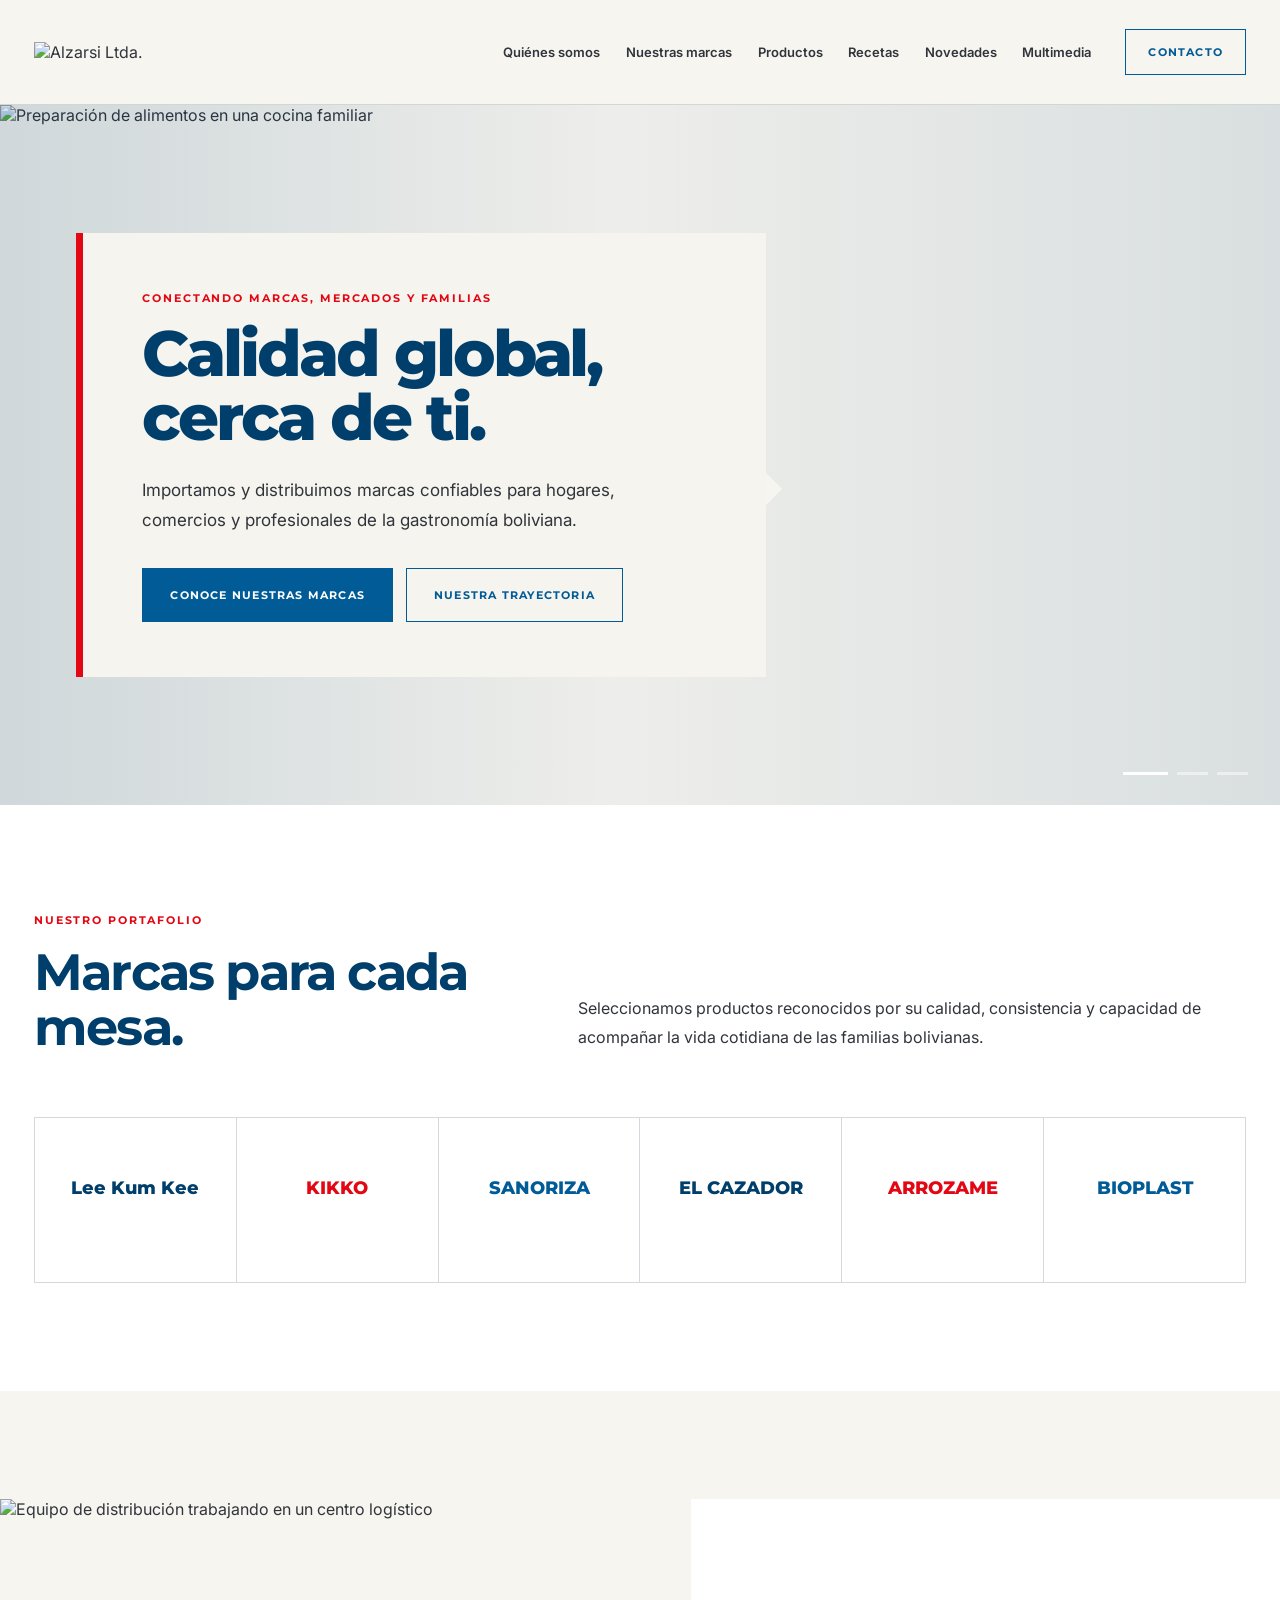
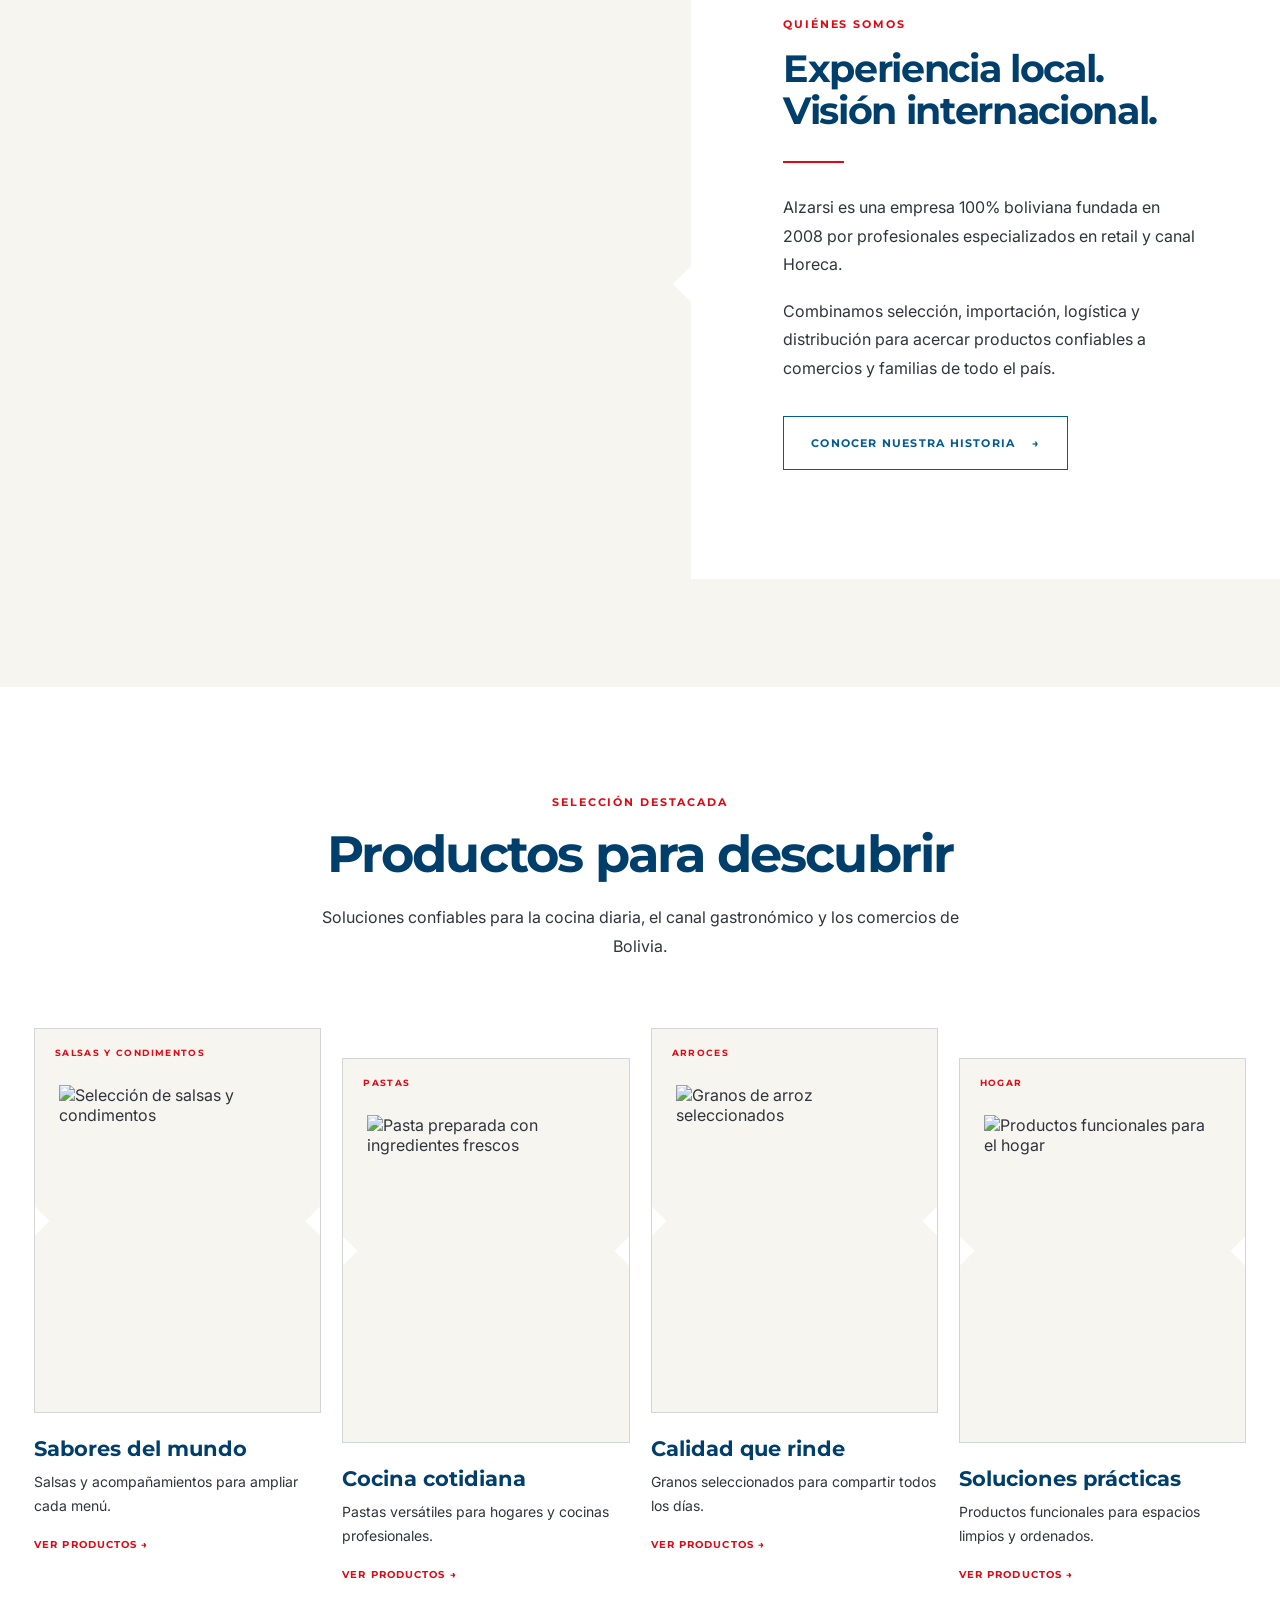
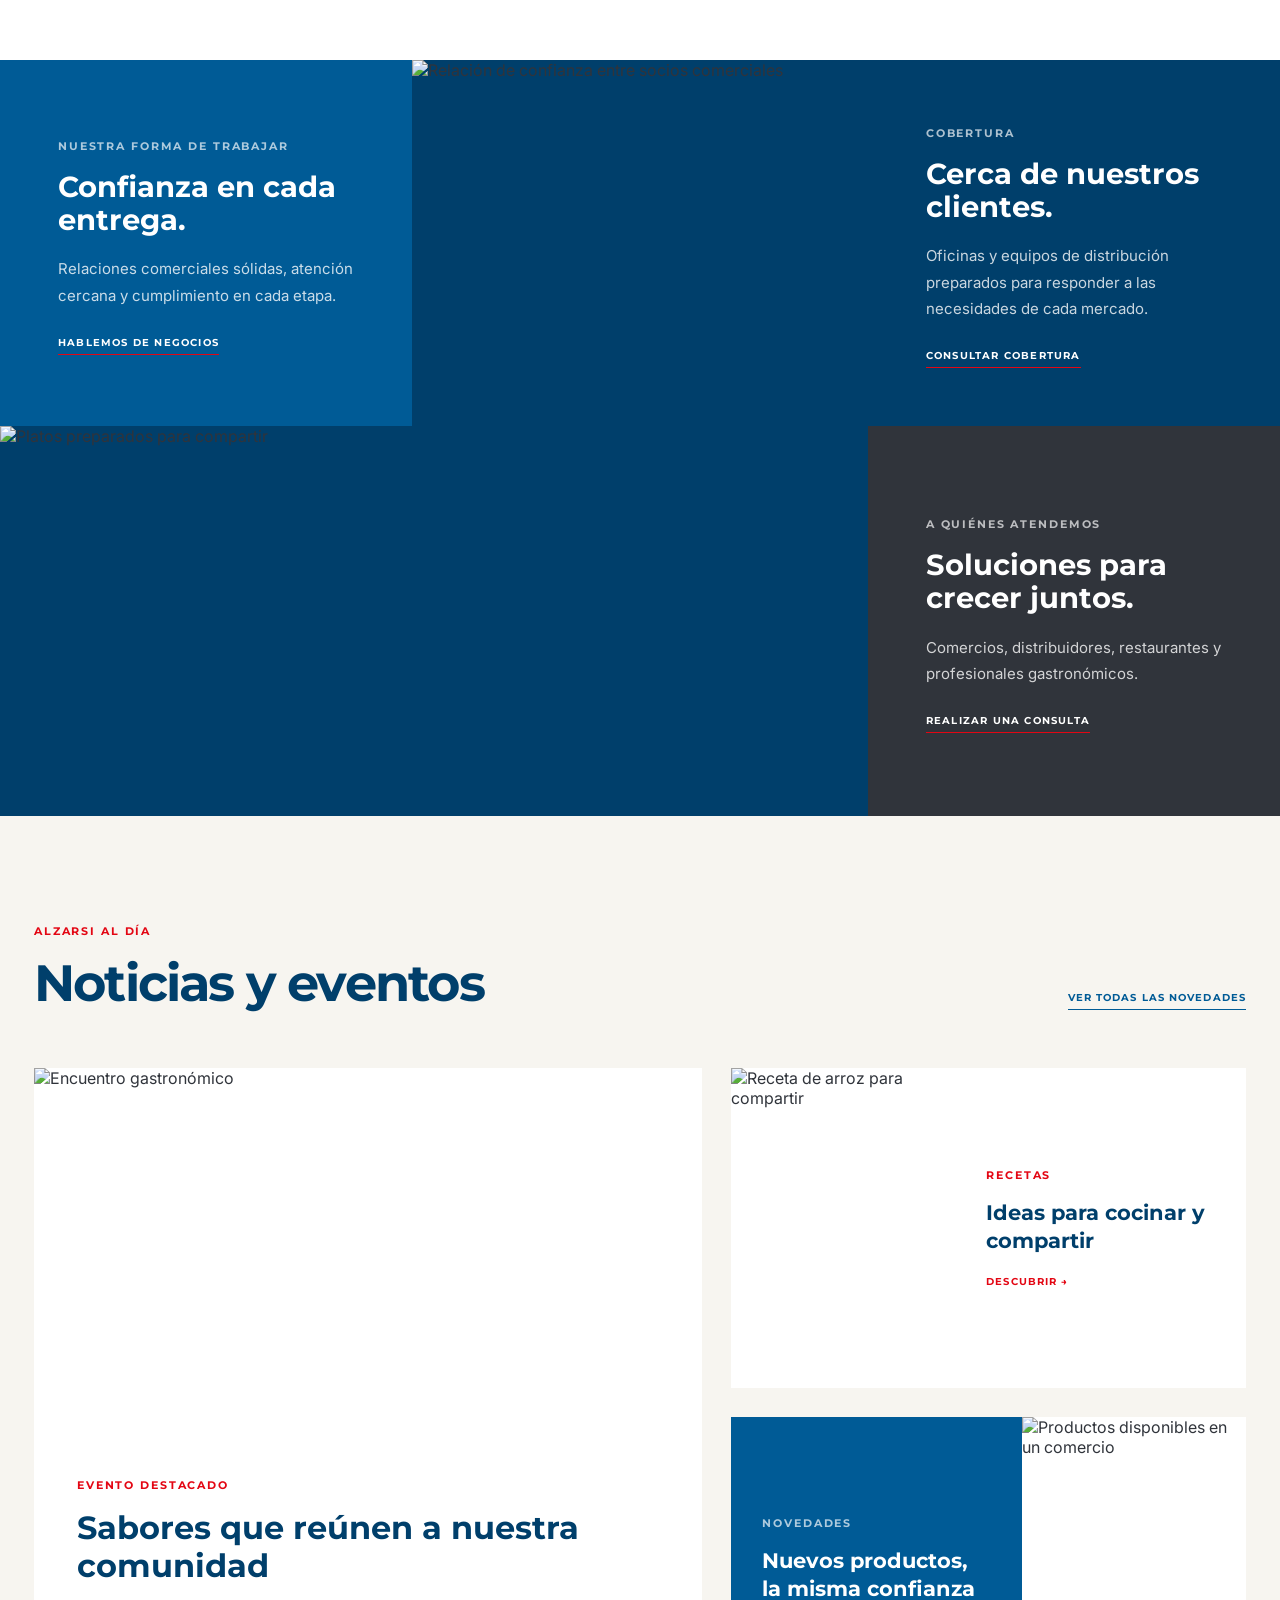
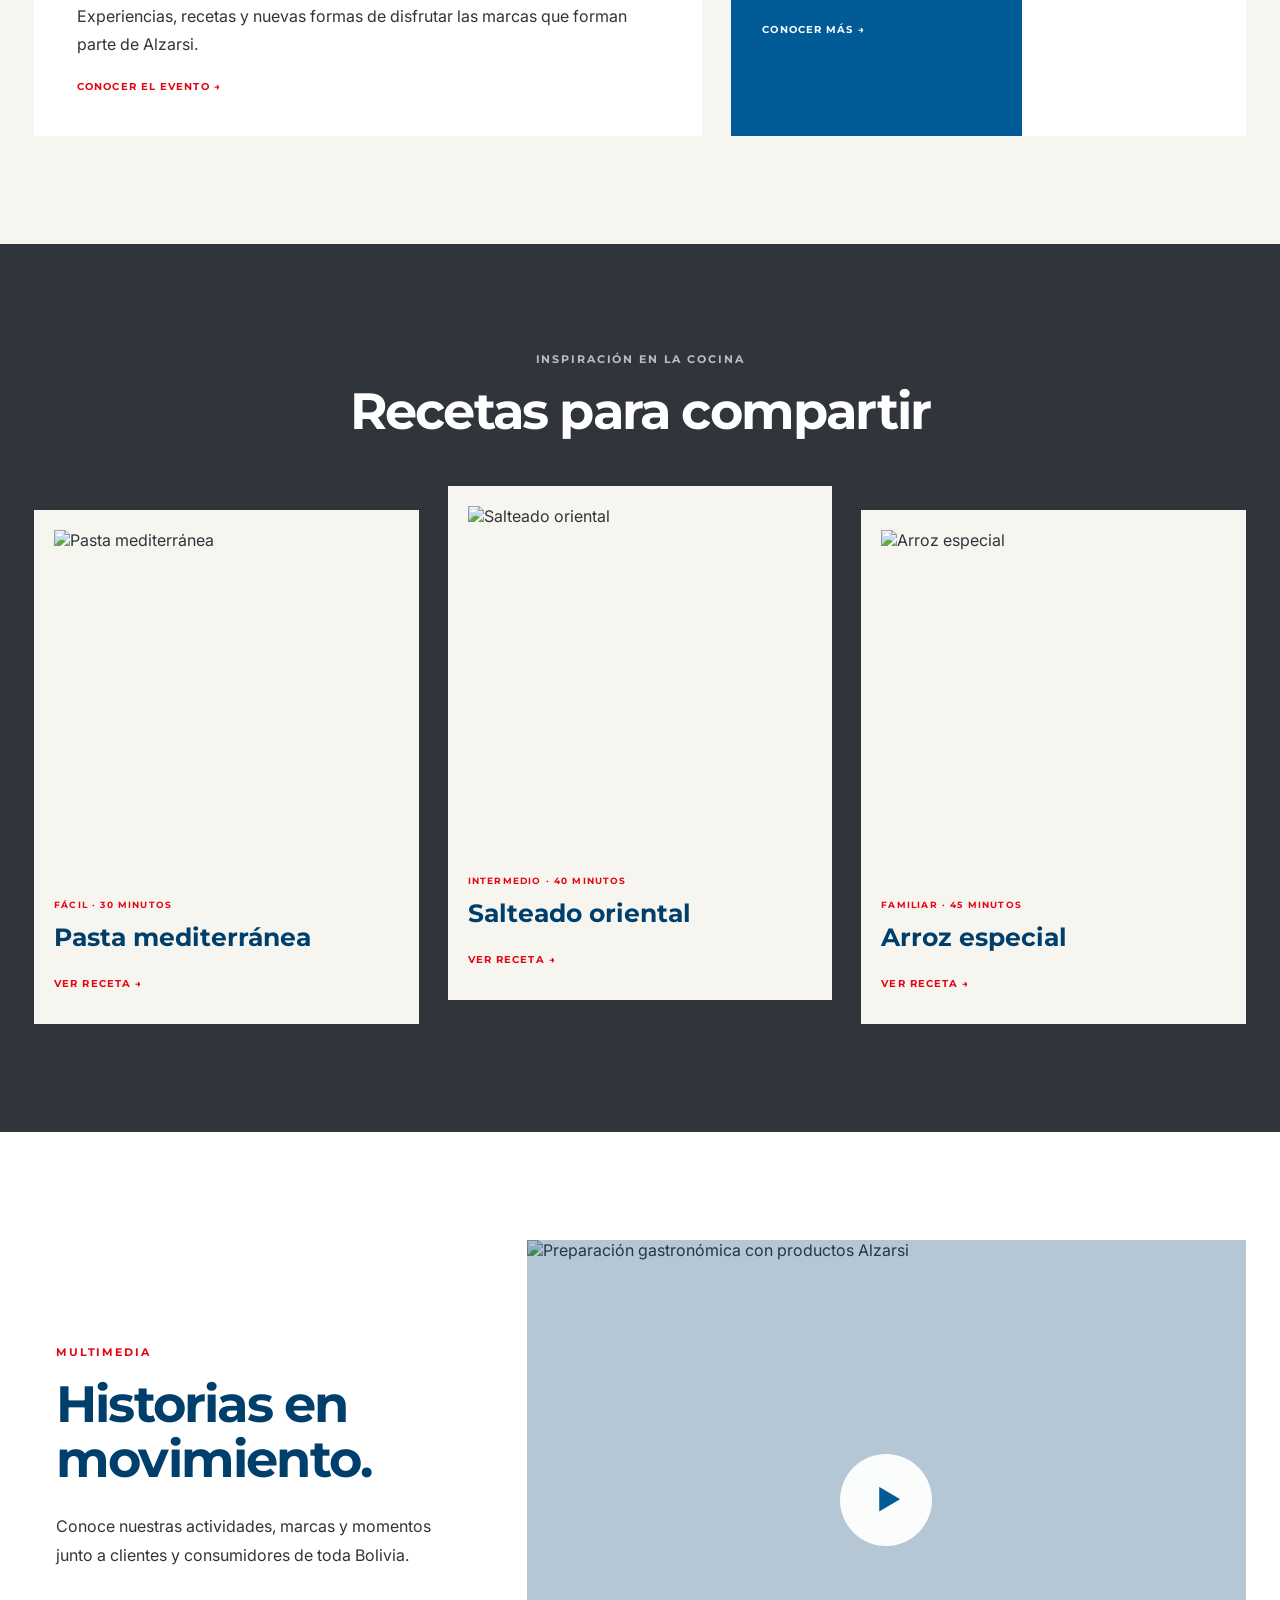
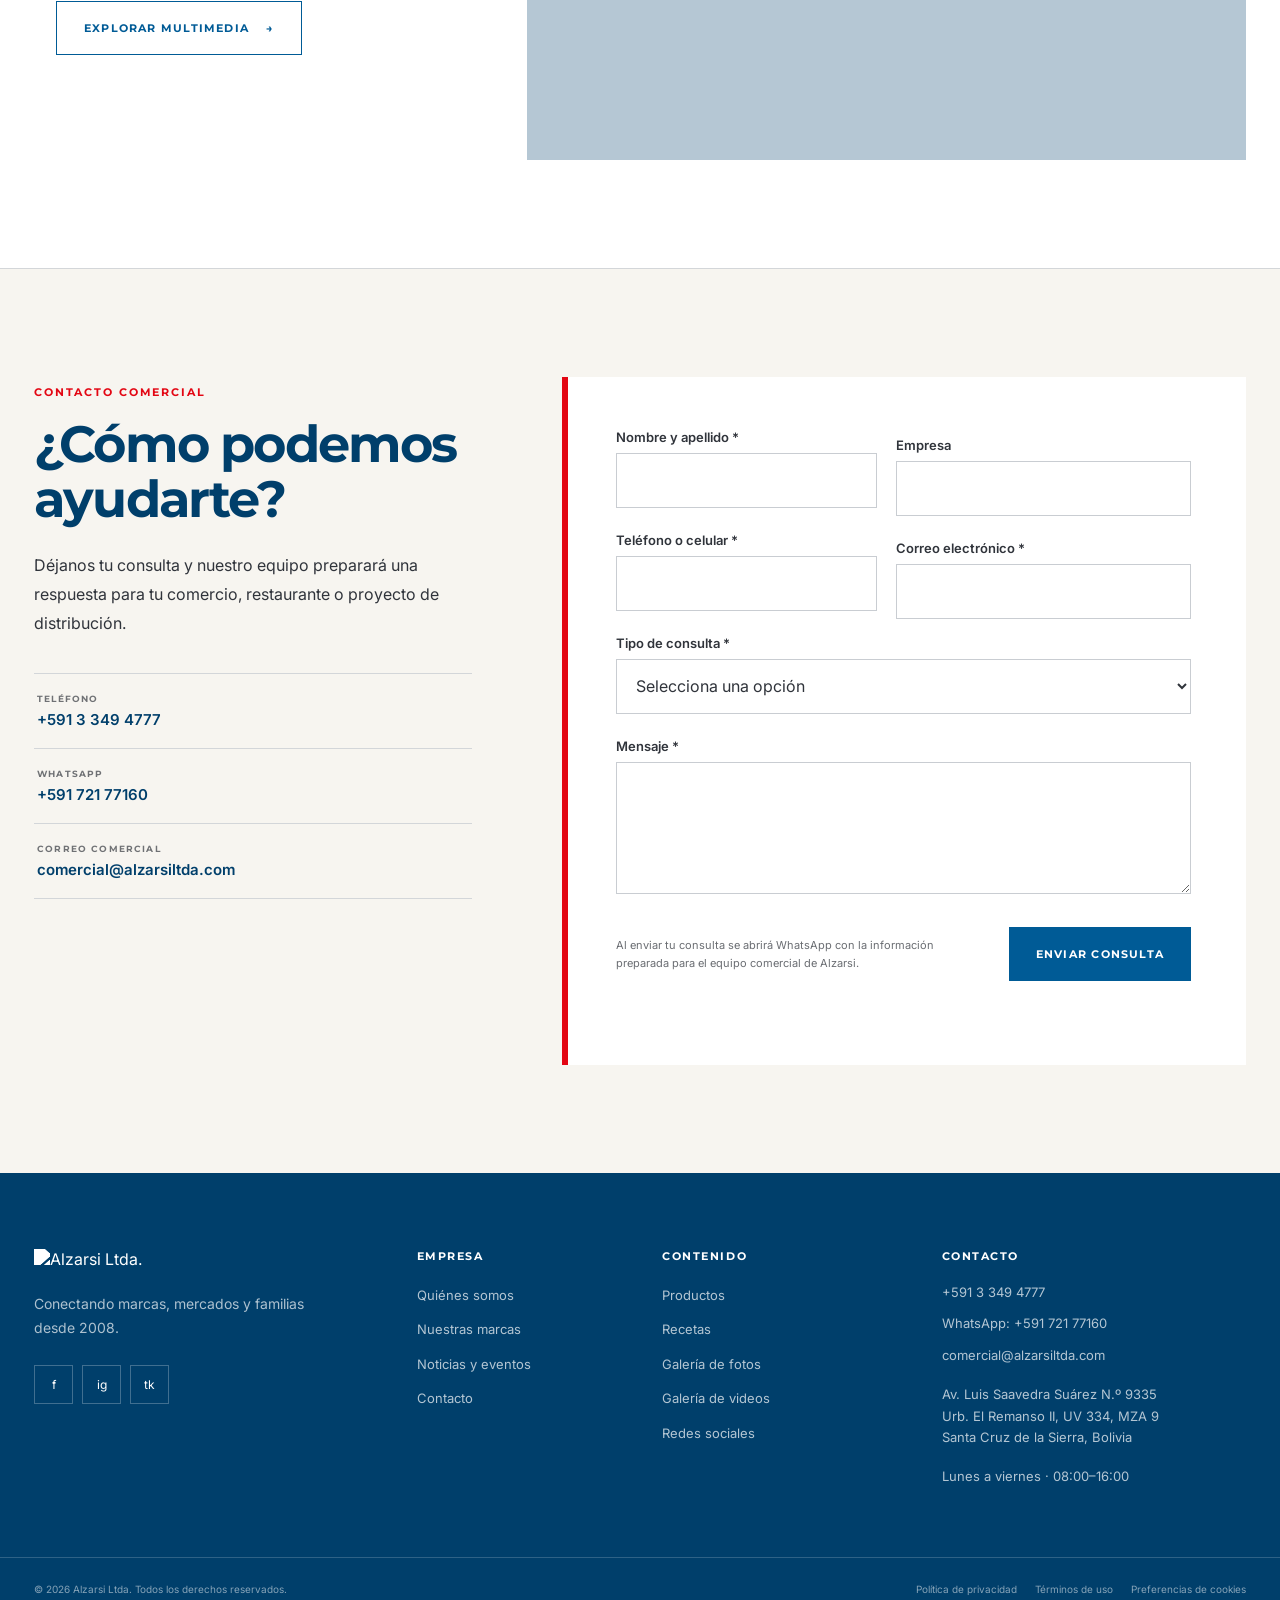
==== index.html @ 4e666ea3 "Add files via upload" ====
<!DOCTYPE html>
<html lang="es">
<head>
  <meta charset="UTF-8">
  <meta name="viewport" content="width=device-width, initial-scale=1.0">
  <meta name="description" content="Alzarsi Ltda. importa y distribuye productos de consumo masivo para hogares, comercios y profesionales de Bolivia.">
  <meta name="theme-color" content="#003F6B">

  <title>Alzarsi Ltda. | Marcas globales, valor local</title>

  <link rel="preconnect" href="https://fonts.googleapis.com">
  <link rel="preconnect" href="https://fonts.gstatic.com" crossorigin>
  <link href="https://fonts.googleapis.com/css2?family=Inter:wght@400;500;600&family=Montserrat:wght@600;700;800&display=swap" rel="stylesheet">

  <link rel="stylesheet" href="styles.css">
  <script src="script.js" defer></script>
</head>

<body>
  <header class="site-header surface-header" id="siteHeader">
    <div class="header-shell layout-shell">
      <a class="brand-link header-brand" href="#inicio" aria-label="Ir al inicio">
        <img class="brand-logo" src="assets/Alzarsi-logo.png" alt="Alzarsi Ltda.">
      </a>

      <nav class="desktop-navigation navigation-main" aria-label="Navegación principal">
        <a class="navigation-link" href="#empresa">Quiénes somos</a>
        <a class="navigation-link" href="#marcas">Nuestras marcas</a>
        <a class="navigation-link" href="#productos">Productos</a>
        <a class="navigation-link" href="#recetas">Recetas</a>
        <a class="navigation-link" href="#novedades">Novedades</a>
        <a class="navigation-link" href="#multimedia">Multimedia</a>
      </nav>

      <div class="header-actions">
        <a class="button-contact header-contact" href="#contacto">Contacto</a>

        <button
          class="menu-trigger"
          id="menuButton"
          type="button"
          aria-expanded="false"
          aria-controls="mobileMenu"
          aria-label="Abrir menú"
        >
          <span class="menu-lines" aria-hidden="true">
            <span></span>
            <span></span>
            <span></span>
          </span>
        </button>
      </div>
    </div>

    <nav class="mobile-navigation" id="mobileMenu" aria-label="Navegación móvil">
      <div class="mobile-navigation-inner layout-shell">
        <a class="mobile-navigation-link" href="#empresa">Quiénes somos</a>
        <a class="mobile-navigation-link" href="#marcas">Nuestras marcas</a>
        <a class="mobile-navigation-link" href="#productos">Productos</a>
        <a class="mobile-navigation-link" href="#recetas">Recetas</a>
        <a class="mobile-navigation-link" href="#novedades">Novedades</a>
        <a class="mobile-navigation-link" href="#multimedia">Multimedia</a>
        <a class="mobile-navigation-contact" href="#contacto">Contactar a Alzarsi</a>
      </div>
    </nav>
  </header>

  <main>
    <section class="hero-section" id="inicio">
      <div class="hero-media">
        <div class="hero-slide is-active" data-slide="0">
          <img
            class="hero-image"
            src="https://images.unsplash.com/photo-1556910103-1c02745aae4d?auto=format&fit=crop&w=1900&q=88"
            alt="Preparación de alimentos en una cocina familiar"
          >
        </div>

        <div class="hero-slide" data-slide="1">
          <img
            class="hero-image"
            src="https://images.unsplash.com/photo-1601599561213-832382fd07ba?auto=format&fit=crop&w=1900&q=88"
            alt="Operación logística y distribución de productos"
          >
        </div>

        <div class="hero-slide" data-slide="2">
          <img
            class="hero-image"
            src="https://images.unsplash.com/photo-1542838132-92c53300491e?auto=format&fit=crop&w=1900&q=88"
            alt="Consumidora seleccionando productos en un comercio"
          >
        </div>

        <div class="hero-overlay"></div>
      </div>

      <div class="hero-content layout-shell">
        <div class="hero-panel editorial-notch">
          <p class="eyebrow hero-eyebrow">Conectando marcas, mercados y familias</p>

          <h1 class="hero-title">
            Calidad global,<br>
            cerca de ti.
          </h1>

          <p class="hero-description">
            Importamos y distribuimos marcas confiables para hogares, comercios
            y profesionales de la gastronomía boliviana.
          </p>

          <div class="hero-buttons">
            <a class="button-primary" href="#marcas">Conoce nuestras marcas</a>
            <a class="button-secondary" href="#empresa">Nuestra trayectoria</a>
          </div>
        </div>
      </div>

      <div class="hero-pagination">
        <button class="hero-dot is-active" data-slide-to="0" aria-label="Mostrar imagen 1"></button>
        <button class="hero-dot" data-slide-to="1" aria-label="Mostrar imagen 2"></button>
        <button class="hero-dot" data-slide-to="2" aria-label="Mostrar imagen 3"></button>
      </div>
    </section>

    <section class="brands-section section-space" id="marcas">
      <div class="layout-shell">
        <div class="section-heading editorial-heading">
          <div class="heading-primary">
            <p class="eyebrow">Nuestro portafolio</p>
            <h2 class="section-title">Marcas para cada mesa.</h2>
          </div>

          <p class="heading-description">
            Seleccionamos productos reconocidos por su calidad, consistencia y
            capacidad de acompañar la vida cotidiana de las familias bolivianas.
          </p>
        </div>

        <div class="brand-grid">
          <a class="brand-cell offset-small" href="#">
            <span class="brand-name">Lee Kum Kee</span>
            <span class="brand-action">Conocer marca</span>
          </a>

          <a class="brand-cell" href="#">
            <span class="brand-name brand-red">KIKKO</span>
            <span class="brand-action">Conocer marca</span>
          </a>

          <a class="brand-cell offset-medium" href="#">
            <span class="brand-name brand-blue">SANORIZA</span>
            <span class="brand-action">Conocer marca</span>
          </a>

          <a class="brand-cell" href="#">
            <span class="brand-name">EL CAZADOR</span>
            <span class="brand-action">Conocer marca</span>
          </a>

          <a class="brand-cell offset-small" href="#">
            <span class="brand-name brand-red">ARROZAME</span>
            <span class="brand-action">Conocer marca</span>
          </a>

          <a class="brand-cell" href="#">
            <span class="brand-name brand-blue">BIOPLAST</span>
            <span class="brand-action">Conocer marca</span>
          </a>
        </div>
      </div>
    </section>

    <section class="company-section section-space" id="empresa">
      <div class="company-layout layout-shell-wide">
        <div class="company-image image-reveal">
          <img
            src="https://images.unsplash.com/photo-1586528116311-ad8dd3c8310d?auto=format&fit=crop&w=1500&q=88"
            alt="Equipo de distribución trabajando en un centro logístico"
          >
        </div>

        <div class="company-copy">
          <div class="company-copy-inner">
            <p class="eyebrow">Quiénes somos</p>

            <h2 class="section-title">
              Experiencia local.<br>
              Visión internacional.
            </h2>

            <span class="short-rule"></span>

            <p>
              Alzarsi es una empresa 100% boliviana fundada en 2008 por
              profesionales especializados en retail y canal Horeca.
            </p>

            <p>
              Combinamos selección, importación, logística y distribución para
              acercar productos confiables a comercios y familias de todo el país.
            </p>

            <a class="button-outline" href="#">Conocer nuestra historia <span>→</span></a>
          </div>
        </div>
      </div>
    </section>

    <section class="products-section section-space" id="productos">
      <div class="layout-shell">
        <div class="section-heading centered-heading">
          <p class="eyebrow">Selección destacada</p>
          <h2 class="section-title">Productos para descubrir</h2>
          <p>
            Soluciones confiables para la cocina diaria, el canal gastronómico
            y los comercios de Bolivia.
          </p>
        </div>

        <div class="product-grid">
          <article class="product-card">
            <div class="product-image product-notch">
              <span class="product-category">Salsas y condimentos</span>
              <img
                src="https://images.unsplash.com/photo-1612257999756-2d5b4eb2f8ab?auto=format&fit=crop&w=800&q=86"
                alt="Selección de salsas y condimentos"
              >
            </div>
            <h3>Sabores del mundo</h3>
            <p>Salsas y acompañamientos para ampliar cada menú.</p>
            <a href="#">Ver productos <span>→</span></a>
          </article>

          <article class="product-card product-shift">
            <div class="product-image product-notch">
              <span class="product-category">Pastas</span>
              <img
                src="https://images.unsplash.com/photo-1551892374-ecf8754cf8b0?auto=format&fit=crop&w=800&q=86"
                alt="Pasta preparada con ingredientes frescos"
              >
            </div>
            <h3>Cocina cotidiana</h3>
            <p>Pastas versátiles para hogares y cocinas profesionales.</p>
            <a href="#">Ver productos <span>→</span></a>
          </article>

          <article class="product-card">
            <div class="product-image product-notch">
              <span class="product-category">Arroces</span>
              <img
                src="https://images.unsplash.com/photo-1536304993881-ff6e9eefa2a6?auto=format&fit=crop&w=800&q=86"
                alt="Granos de arroz seleccionados"
              >
            </div>
            <h3>Calidad que rinde</h3>
            <p>Granos seleccionados para compartir todos los días.</p>
            <a href="#">Ver productos <span>→</span></a>
          </article>

          <article class="product-card product-shift">
            <div class="product-image product-notch">
              <span class="product-category">Hogar</span>
              <img
                src="https://images.unsplash.com/photo-1583947581924-860bda6a26df?auto=format&fit=crop&w=800&q=86"
                alt="Productos funcionales para el hogar"
              >
            </div>
            <h3>Soluciones prácticas</h3>
            <p>Productos funcionales para espacios limpios y ordenados.</p>
            <a href="#">Ver productos <span>→</span></a>
          </article>
        </div>
      </div>
    </section>

    <section class="value-mosaic">
      <div class="mosaic-layout layout-shell-wide">
        <article class="mosaic-copy mosaic-blue">
          <div>
            <p class="eyebrow eyebrow-light">Nuestra forma de trabajar</p>
            <h2>Confianza en cada entrega.</h2>
            <p>
              Relaciones comerciales sólidas, atención cercana y cumplimiento
              en cada etapa.
            </p>
            <a href="#contacto">Hablemos de negocios</a>
          </div>
        </article>

        <div class="mosaic-image image-reveal">
          <img
            src="https://images.unsplash.com/photo-1556740749-887f6717d7e4?auto=format&fit=crop&w=1100&q=86"
            alt="Relación de confianza entre socios comerciales"
          >
        </div>

        <article class="mosaic-copy mosaic-deep">
          <div>
            <p class="eyebrow eyebrow-light">Cobertura</p>
            <h2>Cerca de nuestros clientes.</h2>
            <p>
              Oficinas y equipos de distribución preparados para responder a
              las necesidades de cada mercado.
            </p>
            <a href="#contacto">Consultar cobertura</a>
          </div>
        </article>

        <div class="mosaic-image wide-image image-reveal">
          <img
            src="https://images.unsplash.com/photo-1515003197210-e0cd71810b5f?auto=format&fit=crop&w=1300&q=86"
            alt="Platos preparados para compartir"
          >
        </div>

        <article class="mosaic-copy mosaic-graphite">
          <div>
            <p class="eyebrow eyebrow-light">A quiénes atendemos</p>
            <h2>Soluciones para crecer juntos.</h2>
            <p>
              Comercios, distribuidores, restaurantes y profesionales
              gastronómicos.
            </p>
            <a href="#contacto">Realizar una consulta</a>
          </div>
        </article>
      </div>
    </section>

    <section class="news-section section-space" id="novedades">
      <div class="layout-shell">
        <div class="section-heading news-heading">
          <div>
            <p class="eyebrow">Alzarsi al día</p>
            <h2 class="section-title">Noticias y eventos</h2>
          </div>
          <a class="text-link" href="#">Ver todas las novedades</a>
        </div>

        <div class="news-layout">
          <article class="news-feature">
            <div class="news-image image-reveal">
              <img
                src="https://images.unsplash.com/photo-1533777857889-4be7c70b33f7?auto=format&fit=crop&w=1400&q=86"
                alt="Encuentro gastronómico"
              >
            </div>

            <div class="news-content">
              <p class="eyebrow">Evento destacado</p>
              <h3>Sabores que reúnen a nuestra comunidad</h3>
              <p>
                Experiencias, recetas y nuevas formas de disfrutar las marcas
                que forman parte de Alzarsi.
              </p>
              <a href="#">Conocer el evento <span>→</span></a>
            </div>
          </article>

          <div class="news-secondary">
            <article class="news-compact">
              <div class="compact-image image-reveal">
                <img
                  src="https://images.unsplash.com/photo-1603133872878-684f208fb84b?auto=format&fit=crop&w=850&q=86"
                  alt="Receta de arroz para compartir"
                >
              </div>
              <div class="compact-copy">
                <p class="eyebrow">Recetas</p>
                <h3>Ideas para cocinar y compartir</h3>
                <a href="#recetas">Descubrir <span>→</span></a>
              </div>
            </article>

            <article class="news-compact reverse-compact">
              <div class="compact-copy blue-compact">
                <p class="eyebrow eyebrow-light">Novedades</p>
                <h3>Nuevos productos, la misma confianza</h3>
                <a href="#productos">Conocer más <span>→</span></a>
              </div>
              <div class="compact-image image-reveal">
                <img
                  src="https://images.unsplash.com/photo-1608686207856-001b95cf60ca?auto=format&fit=crop&w=850&q=86"
                  alt="Productos disponibles en un comercio"
                >
              </div>
            </article>
          </div>
        </div>
      </div>
    </section>

    <section class="recipes-section section-space" id="recetas">
      <div class="layout-shell">
        <div class="centered-heading section-heading light-heading">
          <p class="eyebrow eyebrow-light">Inspiración en la cocina</p>
          <h2 class="section-title">Recetas para compartir</h2>
        </div>

        <div class="recipe-grid">
          <article class="recipe-card">
            <div class="recipe-image image-reveal">
              <img
                src="https://images.unsplash.com/photo-1563379926898-05f4575a45d8?auto=format&fit=crop&w=900&q=86"
                alt="Pasta mediterránea"
              >
            </div>
            <p class="recipe-detail">Fácil · 30 minutos</p>
            <h3>Pasta mediterránea</h3>
            <a href="#">Ver receta <span>→</span></a>
          </article>

          <article class="recipe-card lifted-recipe">
            <div class="recipe-image image-reveal">
              <img
                src="https://images.unsplash.com/photo-1515003197210-e0cd71810b5f?auto=format&fit=crop&w=900&q=86"
                alt="Salteado oriental"
              >
            </div>
            <p class="recipe-detail">Intermedio · 40 minutos</p>
            <h3>Salteado oriental</h3>
            <a href="#">Ver receta <span>→</span></a>
          </article>

          <article class="recipe-card">
            <div class="recipe-image image-reveal">
              <img
                src="https://images.unsplash.com/photo-1603133872878-684f208fb84b?auto=format&fit=crop&w=900&q=86"
                alt="Arroz especial"
              >
            </div>
            <p class="recipe-detail">Familiar · 45 minutos</p>
            <h3>Arroz especial</h3>
            <a href="#">Ver receta <span>→</span></a>
          </article>
        </div>
      </div>
    </section>

    <section class="multimedia-section section-space" id="multimedia">
      <div class="multimedia-layout layout-shell">
        <div class="multimedia-copy">
          <p class="eyebrow">Multimedia</p>
          <h2 class="section-title">Historias en movimiento.</h2>
          <p>
            Conoce nuestras actividades, marcas y momentos junto a clientes y
            consumidores de toda Bolivia.
          </p>
          <a class="button-outline" href="#">Explorar multimedia <span>→</span></a>
        </div>

        <a class="video-feature image-reveal" href="#" aria-label="Explorar contenido multimedia">
          <img
            src="https://images.unsplash.com/photo-1556910103-1c02745aae4d?auto=format&fit=crop&w=1500&q=86"
            alt="Preparación gastronómica con productos Alzarsi"
          >
          <span class="video-shade"></span>
          <span class="video-button" aria-hidden="true">▶</span>
        </a>
      </div>
    </section>

    <section class="inquiry-section section-space" id="contacto">
      <div class="inquiry-shell layout-shell">
        <div class="inquiry-heading">
          <p class="eyebrow">Contacto comercial</p>
          <h2 class="section-title">¿Cómo podemos ayudarte?</h2>
          <p>
            Déjanos tu consulta y nuestro equipo preparará una respuesta para
            tu comercio, restaurante o proyecto de distribución.
          </p>

          <div class="contact-details">
            <a href="tel:+59133494777">
              <span>Teléfono</span>
              +591 3 349 4777
            </a>

            <a href="https://wa.me/59172177160" target="_blank" rel="noopener">
              <span>WhatsApp</span>
              +591 721 77160
            </a>

            <a href="mailto:comercial@alzarsiltda.com">
              <span>Correo comercial</span>
              comercial@alzarsiltda.com
            </a>
          </div>
        </div>

        <form class="inquiry-form" id="inquiryForm">
          <div class="form-grid">
            <label class="field-group">
              <span>Nombre y apellido *</span>
              <input type="text" name="name" autocomplete="name" required>
            </label>

            <label class="field-group shifted-field">
              <span>Empresa</span>
              <input type="text" name="company" autocomplete="organization">
            </label>

            <label class="field-group">
              <span>Teléfono o celular *</span>
              <input type="tel" name="phone" autocomplete="tel" required>
            </label>

            <label class="field-group shifted-field">
              <span>Correo electrónico *</span>
              <input type="email" name="email" autocomplete="email" required>
            </label>

            <label class="field-group full-field">
              <span>Tipo de consulta *</span>
              <select name="profile" required>
                <option value="">Selecciona una opción</option>
                <option value="Comercio o supermercado">Comercio o supermercado</option>
                <option value="Restaurante o canal Horeca">Restaurante o canal Horeca</option>
                <option value="Distribución">Distribución</option>
                <option value="Consumidor final">Consumidor final</option>
                <option value="Proveedor o marca">Proveedor o marca</option>
                <option value="Otra consulta">Otra consulta</option>
              </select>
            </label>

            <label class="field-group full-field">
              <span>Mensaje *</span>
              <textarea name="message" rows="5" required></textarea>
            </label>
          </div>

          <div class="form-footer">
            <p>
              Al enviar tu consulta se abrirá WhatsApp con la información
              preparada para el equipo comercial de Alzarsi.
            </p>
            <button class="button-primary form-button" type="submit">
              Enviar consulta
            </button>
          </div>

          <p class="form-status" id="formStatus" role="status" aria-live="polite"></p>
        </form>
      </div>
    </section>
  </main>

  <footer class="site-footer">
    <div class="footer-main layout-shell">
      <div class="footer-brand">
        <img src="assets/Alzarsi-logo-white.png" alt="Alzarsi Ltda.">
        <p>
          Conectando marcas, mercados y familias desde 2008.
        </p>

        <div class="social-links">
          <a href="#" aria-label="Facebook">f</a>
          <a href="#" aria-label="Instagram">ig</a>
          <a href="#" aria-label="TikTok">tk</a>
        </div>
      </div>

      <div class="footer-column">
        <h3>Empresa</h3>
        <a href="#empresa">Quiénes somos</a>
        <a href="#marcas">Nuestras marcas</a>
        <a href="#novedades">Noticias y eventos</a>
        <a href="#contacto">Contacto</a>
      </div>

      <div class="footer-column">
        <h3>Contenido</h3>
        <a href="#productos">Productos</a>
        <a href="#recetas">Recetas</a>
        <a href="#multimedia">Galería de fotos</a>
        <a href="#multimedia">Galería de videos</a>
        <a href="#multimedia">Redes sociales</a>
      </div>

      <div class="footer-column contact-column">
        <h3>Contacto</h3>
        <a href="tel:+59133494777">+591 3 349 4777</a>
        <a href="https://wa.me/59172177160" target="_blank" rel="noopener">
          WhatsApp: +591 721 77160
        </a>
        <a href="mailto:comercial@alzarsiltda.com">
          comercial@alzarsiltda.com
        </a>
        <p>
          Av. Luis Saavedra Suárez N.º 9335<br>
          Urb. El Remanso II, UV 334, MZA 9<br>
          Santa Cruz de la Sierra, Bolivia
        </p>
        <p>Lunes a viernes · 08:00–16:00</p>
      </div>
    </div>

    <div class="footer-bottom layout-shell">
      <p>© <span id="currentYear"></span> Alzarsi Ltda. Todos los derechos reservados.</p>

      <div>
        <a href="#">Política de privacidad</a>
        <a href="#">Términos de uso</a>
        <a href="#">Preferencias de cookies</a>
      </div>
    </div>
  </footer>
</body>
</html>
---- styles.css ----
:root {
  --alzarsi-blue: #005b96;
  --alzarsi-deep: #003f6b;
  --alzarsi-red: #e30613;
  --alzarsi-graphite: #30343b;
  --alzarsi-silver: #c9cdd2;
  --alzarsi-ivory: #f7f5f0;
  --white: #ffffff;
  --page-width: 1370px;
  --wide-width: 1510px;
  --heading-font: "Montserrat", sans-serif;
  --body-font: "Inter", sans-serif;
  --border: 1px solid rgba(201, 205, 210, 0.78);
}

* {
  box-sizing: border-box;
}

html {
  scroll-behavior: smooth;
}

body {
  background: var(--alzarsi-ivory);
  color: var(--alzarsi-graphite);
  font-family: var(--body-font);
  margin: 0;
  overflow-x: hidden;
}

body.menu-open {
  overflow: hidden;
}

img {
  display: block;
  max-width: 100%;
}

a {
  color: inherit;
  text-decoration: none;
}

button,
input,
select,
textarea {
  font: inherit;
}

button,
a,
select {
  -webkit-tap-highlight-color: transparent;
}

button {
  cursor: pointer;
}

h1,
h2,
h3,
p {
  margin-top: 0;
}

h1,
h2,
h3 {
  font-family: var(--heading-font);
}

.layout-shell {
  margin-inline: auto;
  max-width: var(--page-width);
  padding-inline: 34px;
  width: 100%;
}

.layout-shell-wide {
  margin-inline: auto;
  max-width: var(--wide-width);
  width: 100%;
}

.section-space {
  padding-block: 108px;
}

.site-header {
  background: rgba(247, 245, 240, 0.97);
  border-bottom: var(--border);
  position: sticky;
  top: 0;
  transition: box-shadow 220ms ease, min-height 220ms ease;
  z-index: 100;
}

.site-header.is-scrolled {
  box-shadow: 0 10px 35px rgba(0, 63, 107, 0.08);
}

.header-shell {
  align-items: center;
  display: flex;
  gap: 34px;
  justify-content: space-between;
  min-height: 104px;
}

.header-brand {
  align-items: center;
  display: flex;
  flex-shrink: 0;
}

.brand-logo {
  height: auto;
  width: 184px;
}

.desktop-navigation {
  align-items: center;
  display: flex;
  gap: clamp(20px, 2vw, 36px);
  margin-left: auto;
}

.navigation-link {
  color: var(--alzarsi-graphite);
  font-size: 13px;
  font-weight: 600;
  padding-block: 43px;
  position: relative;
  white-space: nowrap;
}

.navigation-link::after {
  background: var(--alzarsi-red);
  bottom: 28px;
  content: "";
  height: 2px;
  left: 0;
  position: absolute;
  transform: scaleX(0);
  transform-origin: right;
  transition: transform 240ms ease;
  width: 100%;
}

.navigation-link:hover::after,
.navigation-link:focus-visible::after {
  transform: scaleX(1);
  transform-origin: left;
}

.header-actions {
  align-items: center;
  display: flex;
  gap: 12px;
}

.header-contact,
.button-primary,
.button-secondary,
.button-outline {
  align-items: center;
  display: inline-flex;
  font-family: var(--heading-font);
  font-size: 11px;
  font-weight: 700;
  justify-content: center;
  letter-spacing: 0.11em;
  min-height: 54px;
  padding: 15px 27px;
  text-transform: uppercase;
  transition: background 220ms ease, border-color 220ms ease, color 220ms ease;
}

.header-contact {
  border: 1px solid var(--alzarsi-blue);
  color: var(--alzarsi-blue);
  min-height: 46px;
  padding-inline: 22px;
}

.header-contact:hover {
  background: var(--alzarsi-blue);
  color: var(--white);
}

.menu-trigger {
  background: transparent;
  border: 1px solid var(--alzarsi-blue);
  color: var(--alzarsi-blue);
  display: none;
  height: 46px;
  place-items: center;
  width: 46px;
}

.menu-lines {
  display: grid;
  gap: 5px;
}

.menu-lines span {
  background: currentColor;
  display: block;
  height: 2px;
  transform-origin: center;
  transition: opacity 200ms ease, transform 200ms ease;
  width: 21px;
}

.menu-trigger.is-open .menu-lines span:first-child {
  transform: translateY(7px) rotate(45deg);
}

.menu-trigger.is-open .menu-lines span:nth-child(2) {
  opacity: 0;
}

.menu-trigger.is-open .menu-lines span:last-child {
  transform: translateY(-7px) rotate(-45deg);
}

.mobile-navigation {
  display: grid;
  grid-template-rows: 0fr;
  opacity: 0;
  transition: grid-template-rows 280ms ease, opacity 220ms ease;
}

.mobile-navigation-inner {
  display: flex;
  flex-direction: column;
  overflow: hidden;
}

.mobile-navigation.is-open {
  grid-template-rows: 1fr;
  opacity: 1;
}

.mobile-navigation-link {
  border-top: var(--border);
  font-size: 14px;
  font-weight: 500;
  padding: 17px 2px;
}

.mobile-navigation-contact {
  background: var(--alzarsi-blue);
  color: var(--white);
  font-family: var(--heading-font);
  font-size: 11px;
  font-weight: 700;
  letter-spacing: 0.12em;
  margin-block: 12px 25px;
  padding: 17px 24px;
  text-align: center;
  text-transform: uppercase;
}

.hero-section {
  min-height: 700px;
  overflow: hidden;
  position: relative;
}

.hero-media,
.hero-slide,
.hero-overlay {
  inset: 0;
  position: absolute;
}

.hero-slide {
  opacity: 0;
  transform: scale(1.03);
  transition: opacity 900ms ease, transform 7s ease;
}

.hero-slide.is-active {
  opacity: 1;
  transform: scale(1);
}

.hero-image {
  height: 100%;
  object-fit: cover;
  width: 100%;
}

.hero-overlay {
  background: linear-gradient(
    90deg,
    rgba(0, 63, 107, 0.16) 0%,
    rgba(0, 63, 107, 0.04) 48%,
    rgba(0, 63, 107, 0.12) 100%
  );
}

.hero-content {
  align-items: center;
  display: flex;
  min-height: 700px;
  position: relative;
  z-index: 3;
}

.hero-panel {
  background: rgba(247, 245, 240, 0.97);
  border-left: 7px solid var(--alzarsi-red);
  margin-left: 3.5%;
  max-width: 690px;
  padding: 58px 68px 55px 59px;
  position: relative;
  width: 100%;
}

.editorial-notch::after {
  border-bottom: 16px solid transparent;
  border-left: 16px solid var(--alzarsi-ivory);
  border-top: 16px solid transparent;
  content: "";
  position: absolute;
  right: -16px;
  top: 54%;
}

.eyebrow {
  color: var(--alzarsi-red);
  font-family: var(--heading-font);
  font-size: 11px;
  font-weight: 700;
  letter-spacing: 0.17em;
  margin-bottom: 17px;
  text-transform: uppercase;
}

.hero-title {
  color: var(--alzarsi-deep);
  font-size: clamp(44px, 5vw, 70px);
  font-weight: 800;
  letter-spacing: -0.048em;
  line-height: 0.99;
  margin-bottom: 27px;
}

.hero-description {
  font-size: 17px;
  line-height: 1.75;
  margin-bottom: 32px;
  max-width: 570px;
}

.hero-buttons {
  align-items: center;
  display: flex;
  flex-wrap: wrap;
  gap: 13px;
}

.button-primary {
  background: var(--alzarsi-blue);
  border: 1px solid var(--alzarsi-blue);
  color: var(--white);
}

.button-primary:hover {
  background: var(--alzarsi-deep);
  border-color: var(--alzarsi-deep);
}

.button-secondary,
.button-outline {
  background: transparent;
  border: 1px solid var(--alzarsi-blue);
  color: var(--alzarsi-blue);
}

.button-secondary:hover,
.button-outline:hover {
  background: var(--alzarsi-blue);
  color: var(--white);
}

.hero-pagination {
  bottom: 30px;
  display: flex;
  gap: 9px;
  position: absolute;
  right: max(32px, calc((100vw - var(--page-width)) / 2 + 34px));
  z-index: 4;
}

.hero-dot {
  background: rgba(255, 255, 255, 0.48);
  border: 0;
  height: 3px;
  padding: 0;
  transition: background 200ms ease, width 200ms ease;
  width: 31px;
}

.hero-dot.is-active {
  background: var(--white);
  width: 45px;
}

.brands-section {
  background: var(--white);
}

.editorial-heading {
  align-items: end;
  display: grid;
  gap: 80px;
  grid-template-columns: 0.82fr 1.18fr;
}

.section-title {
  color: var(--alzarsi-deep);
  font-size: clamp(35px, 4vw, 54px);
  font-weight: 700;
  letter-spacing: -0.035em;
  line-height: 1.08;
  margin-bottom: 0;
}

.heading-description {
  line-height: 1.8;
  margin-bottom: 3px;
  max-width: 700px;
}

.brand-grid {
  border-left: var(--border);
  border-top: var(--border);
  display: grid;
  grid-template-columns: repeat(6, 1fr);
  margin-top: 62px;
}

.brand-cell {
  align-items: center;
  background: var(--white);
  border-bottom: var(--border);
  border-right: var(--border);
  display: flex;
  flex-direction: column;
  justify-content: center;
  min-height: 165px;
  overflow: hidden;
  padding: 28px 15px;
  position: relative;
  text-align: center;
  transition: background 220ms ease, transform 220ms ease;
}

.brand-cell::after {
  background: var(--alzarsi-red);
  bottom: 0;
  content: "";
  height: 3px;
  left: 0;
  position: absolute;
  transform: scaleX(0);
  transform-origin: right;
  transition: transform 240ms ease;
  width: 100%;
}

.brand-cell:hover {
  background: var(--alzarsi-ivory);
}

.brand-cell:hover::after {
  transform: scaleX(1);
  transform-origin: left;
}

.brand-name {
  color: var(--alzarsi-deep);
  font-family: var(--heading-font);
  font-size: 18px;
  font-weight: 800;
}

.brand-red {
  color: var(--alzarsi-red);
}

.brand-blue {
  color: var(--alzarsi-blue);
}

.brand-action {
  color: var(--alzarsi-graphite);
  font-size: 10px;
  letter-spacing: 0.11em;
  margin-top: 12px;
  opacity: 0;
  text-transform: uppercase;
  transform: translateY(7px);
  transition: opacity 220ms ease, transform 220ms ease;
}

.brand-cell:hover .brand-action {
  opacity: 0.65;
  transform: translateY(0);
}

.company-section {
  background: var(--alzarsi-ivory);
}

.company-layout {
  display: grid;
  grid-template-columns: 1.08fr 0.92fr;
}

.company-image {
  min-height: 680px;
  overflow: hidden;
}

.company-image img,
.image-reveal img {
  height: 100%;
  object-fit: cover;
  transition: transform 750ms cubic-bezier(0.2, 0.7, 0.2, 1);
  width: 100%;
}

.image-reveal:hover img {
  transform: scale(1.025);
}

.company-copy {
  align-items: center;
  background: var(--white);
  display: flex;
  padding: 82px 78px 72px 92px;
  position: relative;
}

.company-copy::before {
  border-bottom: 18px solid transparent;
  border-right: 18px solid var(--white);
  border-top: 18px solid transparent;
  content: "";
  left: -18px;
  position: absolute;
  top: 54%;
}

.company-copy-inner {
  max-width: 550px;
}

.company-copy .section-title {
  font-size: clamp(34px, 3vw, 47px);
}

.company-copy p:not(.eyebrow) {
  font-size: 16px;
  line-height: 1.78;
  margin-bottom: 18px;
}

.short-rule {
  background: var(--alzarsi-red);
  display: block;
  height: 2px;
  margin-block: 30px;
  width: 61px;
}

.company-copy .button-outline {
  gap: 17px;
  margin-top: 16px;
}

.products-section {
  background: var(--white);
}

.centered-heading {
  margin-inline: auto;
  max-width: 760px;
  text-align: center;
}

.centered-heading > p:not(.eyebrow) {
  line-height: 1.8;
  margin: 22px auto 0;
  max-width: 690px;
}

.product-grid {
  display: grid;
  gap: 36px 21px;
  grid-template-columns: repeat(4, 1fr);
  margin-top: 68px;
}

.product-card {
  min-width: 0;
}

.product-shift {
  transform: translateY(30px);
}

.product-image {
  align-items: center;
  background: var(--alzarsi-ivory);
  border: var(--border);
  display: flex;
  min-height: 385px;
  overflow: hidden;
  padding: 48px 24px 24px;
  position: relative;
}

.product-image img {
  height: 295px;
  object-fit: cover;
  transition: transform 600ms ease;
  width: 100%;
}

.product-card:hover .product-image img {
  transform: scale(1.035);
}

.product-notch::before,
.product-notch::after {
  background: var(--white);
  content: "";
  height: 22px;
  position: absolute;
  top: calc(50% - 11px);
  transform: rotate(45deg);
  width: 22px;
  z-index: 2;
}

.product-notch::before {
  left: -12px;
}

.product-notch::after {
  right: -12px;
}

.product-category {
  color: var(--alzarsi-red);
  font-family: var(--heading-font);
  font-size: 9px;
  font-weight: 700;
  left: 20px;
  letter-spacing: 0.15em;
  position: absolute;
  text-transform: uppercase;
  top: 18px;
}

.product-card h3 {
  color: var(--alzarsi-deep);
  font-size: 21px;
  margin: 23px 0 9px;
}

.product-card p {
  font-size: 14px;
  line-height: 1.65;
  margin-bottom: 15px;
}

.product-card > a,
.news-content a,
.compact-copy a,
.recipe-card a {
  color: var(--alzarsi-red);
  font-family: var(--heading-font);
  font-size: 10px;
  font-weight: 700;
  letter-spacing: 0.11em;
  text-transform: uppercase;
}

.value-mosaic {
  background: var(--alzarsi-deep);
}

.mosaic-layout {
  display: grid;
  grid-template-columns: 0.95fr 1.05fr 0.95fr;
}

.mosaic-copy {
  align-items: center;
  color: var(--white);
  display: flex;
  min-height: 360px;
  padding: 66px 58px 58px;
}

.mosaic-copy h2 {
  font-size: 29px;
  line-height: 1.15;
  margin-bottom: 20px;
}

.mosaic-copy p:not(.eyebrow) {
  color: rgba(255, 255, 255, 0.79);
  font-size: 15px;
  line-height: 1.75;
}

.mosaic-copy a {
  border-bottom: 1px solid var(--alzarsi-red);
  display: inline-block;
  font-family: var(--heading-font);
  font-size: 10px;
  font-weight: 700;
  letter-spacing: 0.12em;
  margin-top: 12px;
  padding-bottom: 5px;
  text-transform: uppercase;
}

.mosaic-blue {
  background: var(--alzarsi-blue);
}

.mosaic-deep {
  background: var(--alzarsi-deep);
}

.mosaic-graphite {
  background: var(--alzarsi-graphite);
}

.eyebrow-light {
  color: rgba(255, 255, 255, 0.68);
}

.mosaic-image {
  min-height: 360px;
  overflow: hidden;
}

.wide-image {
  grid-column: span 2;
  min-height: 390px;
}

.news-section {
  background: var(--alzarsi-ivory);
}

.news-heading {
  align-items: end;
  display: flex;
  justify-content: space-between;
}

.text-link {
  border-bottom: 1px solid var(--alzarsi-blue);
  color: var(--alzarsi-blue);
  font-family: var(--heading-font);
  font-size: 10px;
  font-weight: 700;
  letter-spacing: 0.11em;
  padding-bottom: 5px;
  text-transform: uppercase;
}

.news-layout {
  display: grid;
  gap: 29px;
  grid-template-columns: 1.13fr 0.87fr;
  margin-top: 58px;
}

.news-feature,
.news-compact {
  background: var(--white);
}

.news-image {
  aspect-ratio: 16 / 9;
  overflow: hidden;
}

.news-content {
  padding: 34px 43px 42px;
}

.news-content h3 {
  color: var(--alzarsi-deep);
  font-size: clamp(25px, 2.5vw, 37px);
  line-height: 1.18;
  margin-bottom: 17px;
}

.news-content > p:not(.eyebrow) {
  line-height: 1.75;
}

.news-secondary {
  display: grid;
  gap: 29px;
}

.news-compact {
  display: grid;
  grid-template-columns: 0.87fr 1.13fr;
  min-height: 270px;
}

.reverse-compact {
  grid-template-columns: 1.13fr 0.87fr;
}

.compact-image {
  min-height: 270px;
  overflow: hidden;
}

.compact-copy {
  display: flex;
  flex-direction: column;
  justify-content: center;
  padding: 35px 31px;
}

.compact-copy h3 {
  color: var(--alzarsi-deep);
  font-size: 21px;
  line-height: 1.3;
}

.blue-compact {
  background: var(--alzarsi-blue);
  color: var(--white);
}

.blue-compact h3,
.blue-compact a {
  color: var(--white);
}

.recipes-section {
  background: var(--alzarsi-graphite);
  color: var(--white);
}

.light-heading .section-title {
  color: var(--white);
}

.recipe-grid {
  display: grid;
  gap: 29px;
  grid-template-columns: repeat(3, 1fr);
  margin-top: 72px;
}

.recipe-card {
  background: var(--alzarsi-ivory);
  color: var(--alzarsi-graphite);
  padding: 20px 20px 33px;
}

.lifted-recipe {
  transform: translateY(-24px);
}

.recipe-image {
  aspect-ratio: 1 / 1;
  overflow: hidden;
}

.recipe-detail {
  color: var(--alzarsi-red);
  font-family: var(--heading-font);
  font-size: 9px;
  font-weight: 700;
  letter-spacing: 0.13em;
  margin: 24px 0 12px;
  text-transform: uppercase;
}

.recipe-card h3 {
  color: var(--alzarsi-deep);
  font-size: 25px;
  margin-bottom: 19px;
}

.multimedia-section {
  background: var(--white);
}

.multimedia-layout {
  align-items: center;
  display: grid;
  gap: 88px;
  grid-template-columns: 0.72fr 1.28fr;
}

.multimedia-copy {
  padding-left: 22px;
}

.multimedia-copy > p:not(.eyebrow) {
  line-height: 1.8;
  margin: 26px 0 31px;
  max-width: 440px;
}

.multimedia-copy .button-outline {
  gap: 17px;
}

.video-feature {
  min-height: 520px;
  overflow: hidden;
  position: relative;
}

.video-shade {
  background: rgba(0, 63, 107, 0.29);
  inset: 0;
  position: absolute;
  transition: background 250ms ease;
}

.video-feature:hover .video-shade {
  background: rgba(0, 63, 107, 0.43);
}

.video-button {
  align-items: center;
  background: rgba(255, 255, 255, 0.94);
  border-radius: 50%;
  color: var(--alzarsi-blue);
  display: flex;
  font-size: 27px;
  height: 92px;
  justify-content: center;
  left: 50%;
  padding-left: 5px;
  position: absolute;
  top: 50%;
  transform: translate(-50%, -50%);
  transition: transform 250ms ease, background 250ms ease;
  width: 92px;
}

.video-feature:hover .video-button {
  background: var(--white);
  transform: translate(-50%, -50%) scale(1.06);
}

.inquiry-section {
  background: var(--alzarsi-ivory);
  border-top: var(--border);
}

.inquiry-shell {
  align-items: start;
  display: grid;
  gap: 90px;
  grid-template-columns: 0.78fr 1.22fr;
}

.inquiry-heading {
  padding-top: 8px;
}

.inquiry-heading > p:not(.eyebrow) {
  line-height: 1.8;
  margin: 25px 0 35px;
}

.contact-details {
  border-top: var(--border);
  display: grid;
}

.contact-details a {
  border-bottom: var(--border);
  color: var(--alzarsi-deep);
  font-size: 15px;
  font-weight: 600;
  padding: 19px 3px;
}

.contact-details span {
  color: var(--alzarsi-graphite);
  display: block;
  font-family: var(--heading-font);
  font-size: 9px;
  font-weight: 700;
  letter-spacing: 0.13em;
  margin-bottom: 6px;
  opacity: 0.68;
  text-transform: uppercase;
}

.inquiry-form {
  background: var(--white);
  border-left: 6px solid var(--alzarsi-red);
  padding: 52px 55px 46px 48px;
}

.form-grid {
  display: grid;
  gap: 24px 19px;
  grid-template-columns: 0.94fr 1.06fr;
}

.field-group {
  display: block;
}

.shifted-field {
  transform: translateY(8px);
}

.full-field {
  grid-column: 1 / -1;
}

.field-group > span {
  display: block;
  font-size: 13px;
  font-weight: 600;
  margin-bottom: 8px;
}

.field-group input,
.field-group select,
.field-group textarea {
  background: var(--white);
  border: 1px solid var(--alzarsi-silver);
  border-radius: 0;
  color: var(--alzarsi-graphite);
  outline: none;
  padding: 14px 15px;
  transition: border-color 180ms ease, box-shadow 180ms ease;
  width: 100%;
}

.field-group input,
.field-group select {
  height: 55px;
}

.field-group textarea {
  min-height: 132px;
  resize: vertical;
}

.field-group input:focus,
.field-group select:focus,
.field-group textarea:focus {
  border-color: var(--alzarsi-blue);
  box-shadow: 0 0 0 3px rgba(0, 91, 150, 0.09);
}

.form-footer {
  align-items: center;
  display: grid;
  gap: 31px;
  grid-template-columns: 1fr auto;
  margin-top: 29px;
}

.form-footer p {
  color: rgba(48, 52, 59, 0.72);
  font-size: 11px;
  line-height: 1.65;
  margin-bottom: 0;
}

.form-button {
  border: 0;
  white-space: nowrap;
}

.form-status {
  color: var(--alzarsi-blue);
  font-size: 13px;
  font-weight: 600;
  margin: 18px 0 0;
  min-height: 20px;
}

.site-footer {
  background: var(--alzarsi-deep);
  color: var(--white);
}

.footer-main {
  display: grid;
  gap: 60px;
  grid-template-columns: 1.25fr 0.72fr 0.85fr 1.18fr;
  padding-bottom: 69px;
  padding-top: 76px;
}

.footer-brand img {
  filter: brightness(0) invert(1);
  height: auto;
  width: 192px;
}

.footer-brand > p {
  color: rgba(255, 255, 255, 0.68);
  font-size: 14px;
  line-height: 1.7;
  margin: 23px 0 26px;
  max-width: 310px;
}

.social-links {
  display: flex;
  gap: 9px;
}

.social-links a {
  align-items: center;
  border: 1px solid rgba(255, 255, 255, 0.25);
  display: flex;
  font-size: 12px;
  height: 39px;
  justify-content: center;
  transition: background 200ms ease, border-color 200ms ease;
  width: 39px;
}

.social-links a:hover {
  background: var(--alzarsi-red);
  border-color: var(--alzarsi-red);
}

.footer-column {
  align-items: flex-start;
  display: flex;
  flex-direction: column;
  gap: 13px;
}

.footer-column h3 {
  font-size: 11px;
  letter-spacing: 0.14em;
  margin-bottom: 9px;
  text-transform: uppercase;
}

.footer-column a,
.footer-column p {
  color: rgba(255, 255, 255, 0.7);
  font-size: 13px;
  line-height: 1.65;
  margin-bottom: 0;
  transition: color 180ms ease;
}

.footer-column a:hover {
  color: var(--white);
}

.contact-column {
  gap: 10px;
}

.contact-column p {
  margin-top: 8px;
}

.footer-bottom {
  align-items: center;
  border-top: 1px solid rgba(255, 255, 255, 0.18);
  display: flex;
  gap: 30px;
  justify-content: space-between;
  padding-bottom: 30px;
  padding-top: 25px;
}

.footer-bottom p,
.footer-bottom a {
  color: rgba(255, 255, 255, 0.52);
  font-size: 10px;
}

.footer-bottom p {
  margin-bottom: 0;
}

.footer-bottom > div {
  display: flex;
  flex-wrap: wrap;
  gap: 18px;
}

.footer-bottom a:hover {
  color: var(--white);
}

@media (max-width: 1180px) {
  .desktop-navigation,
  .header-contact {
    display: none;
  }

  .menu-trigger {
    display: grid;
  }

  .header-shell {
    min-height: 88px;
  }

  .brand-logo {
    width: 157px;
  }

  .product-grid {
    grid-template-columns: repeat(2, 1fr);
  }

  .brand-grid {
    grid-template-columns: repeat(3, 1fr);
  }

  .mosaic-copy {
    padding-inline: 38px;
  }

  .footer-main {
    grid-template-columns: 1.15fr 0.85fr 0.85fr;
  }

  .contact-column {
    grid-column: 1 / -1;
  }
}

@media (max-width: 960px) {
  .section-space {
    padding-block: 82px;
  }

  .editorial-heading,
  .company-layout,
  .news-layout,
  .multimedia-layout,
  .inquiry-shell {
    grid-template-columns: 1fr;
  }

  .editorial-heading {
    gap: 26px;
  }

  .company-image {
    min-height: 510px;
  }

  .company-copy {
    padding: 64px 52px 59px;
  }

  .company-copy::before {
    border-bottom: 18px solid var(--white);
    border-left: 18px solid transparent;
    border-right: 18px solid transparent;
    border-top: 0;
    left: 16%;
    top: -18px;
  }

  .mosaic-layout {
    grid-template-columns: repeat(2, 1fr);
  }

  .mosaic-copy:last-child {
    grid-column: 1 / -1;
  }

  .wide-image {
    grid-column: auto;
  }

  .recipe-grid {
    gap: 20px;
  }

  .multimedia-layout {
    gap: 48px;
  }

  .multimedia-copy {
    padding-left: 0;
  }

  .inquiry-shell {
    gap: 52px;
  }

  .footer-main {
    grid-template-columns: repeat(2, 1fr);
  }

  .contact-column {
    grid-column: auto;
  }
}

@media (max-width: 720px) {
  .layout-shell {
    padding-inline: 20px;
  }

  .section-space {
    padding-block: 67px;
  }

  .hero-section,
  .hero-content {
    min-height: 690px;
  }

  .hero-content {
    align-items: end;
    padding-bottom: 80px;
  }

  .hero-panel {
    border-left-width: 5px;
    margin-left: 0;
    padding: 39px 27px 38px 29px;
  }

  .editorial-notch::after {
    display: none;
  }

  .hero-title {
    font-size: clamp(39px, 12vw, 54px);
  }

  .hero-description {
    font-size: 15px;
    line-height: 1.7;
  }

  .hero-buttons {
    align-items: stretch;
    flex-direction: column;
  }

  .hero-buttons a {
    width: 100%;
  }

  .hero-pagination {
    bottom: 25px;
    right: 20px;
  }

  .brand-grid {
    grid-template-columns: repeat(2, 1fr);
    margin-top: 43px;
  }

  .brand-cell {
    min-height: 132px;
  }

  .company-image {
    min-height: 390px;
  }

  .company-copy {
    padding: 50px 27px 48px;
  }

  .product-grid,
  .recipe-grid {
    grid-template-columns: 1fr;
  }

  .product-shift,
  .lifted-recipe {
    transform: none;
  }

  .product-grid {
    gap: 42px;
    margin-top: 49px;
  }

  .mosaic-layout {
    grid-template-columns: 1fr;
  }

  .mosaic-copy,
  .mosaic-image,
  .wide-image {
    grid-column: auto;
    min-height: 340px;
  }

  .mosaic-copy {
    padding: 50px 29px;
  }

  .news-heading {
    align-items: flex-start;
    flex-direction: column;
    gap: 24px;
  }

  .news-layout {
    margin-top: 43px;
  }

  .news-content {
    padding: 29px 25px 34px;
  }

  .news-compact,
  .reverse-compact {
    grid-template-columns: 1fr;
  }

  .compact-image {
    min-height: 230px;
  }

  .reverse-compact .compact-copy {
    order: 2;
  }

  .recipe-grid {
    margin-top: 48px;
  }

  .video-feature {
    min-height: 390px;
  }

  .video-button {
    height: 74px;
    width: 74px;
  }

  .inquiry-form {
    border-left-width: 4px;
    padding: 39px 24px 35px 25px;
  }

  .form-grid {
    grid-template-columns: 1fr;
  }

  .full-field {
    grid-column: auto;
  }

  .shifted-field {
    transform: none;
  }

  .form-footer {
    align-items: stretch;
    grid-template-columns: 1fr;
  }

  .form-button {
    width: 100%;
  }

  .footer-main {
    gap: 42px;
    grid-template-columns: 1fr;
    padding-bottom: 50px;
    padding-top: 58px;
  }

  .footer-bottom {
    align-items: flex-start;
    flex-direction: column;
  }
}

@media (max-width: 430px) {
  .brand-grid {
    grid-template-columns: 1fr;
  }

  .hero-panel {
    padding-inline: 23px;
  }

  .header-shell {
    min-height: 79px;
  }

  .brand-logo {
    width: 142px;
  }
}

@media (prefers-reduced-motion: reduce) {
  html {
    scroll-behavior: auto;
  }

  *,
  *::before,
  *::after {
    animation-duration: 0.01ms !important;
    animation-iteration-count: 1 !important;
    scroll-behavior: auto !important;
    transition-duration: 0.01ms !important;
  }
}
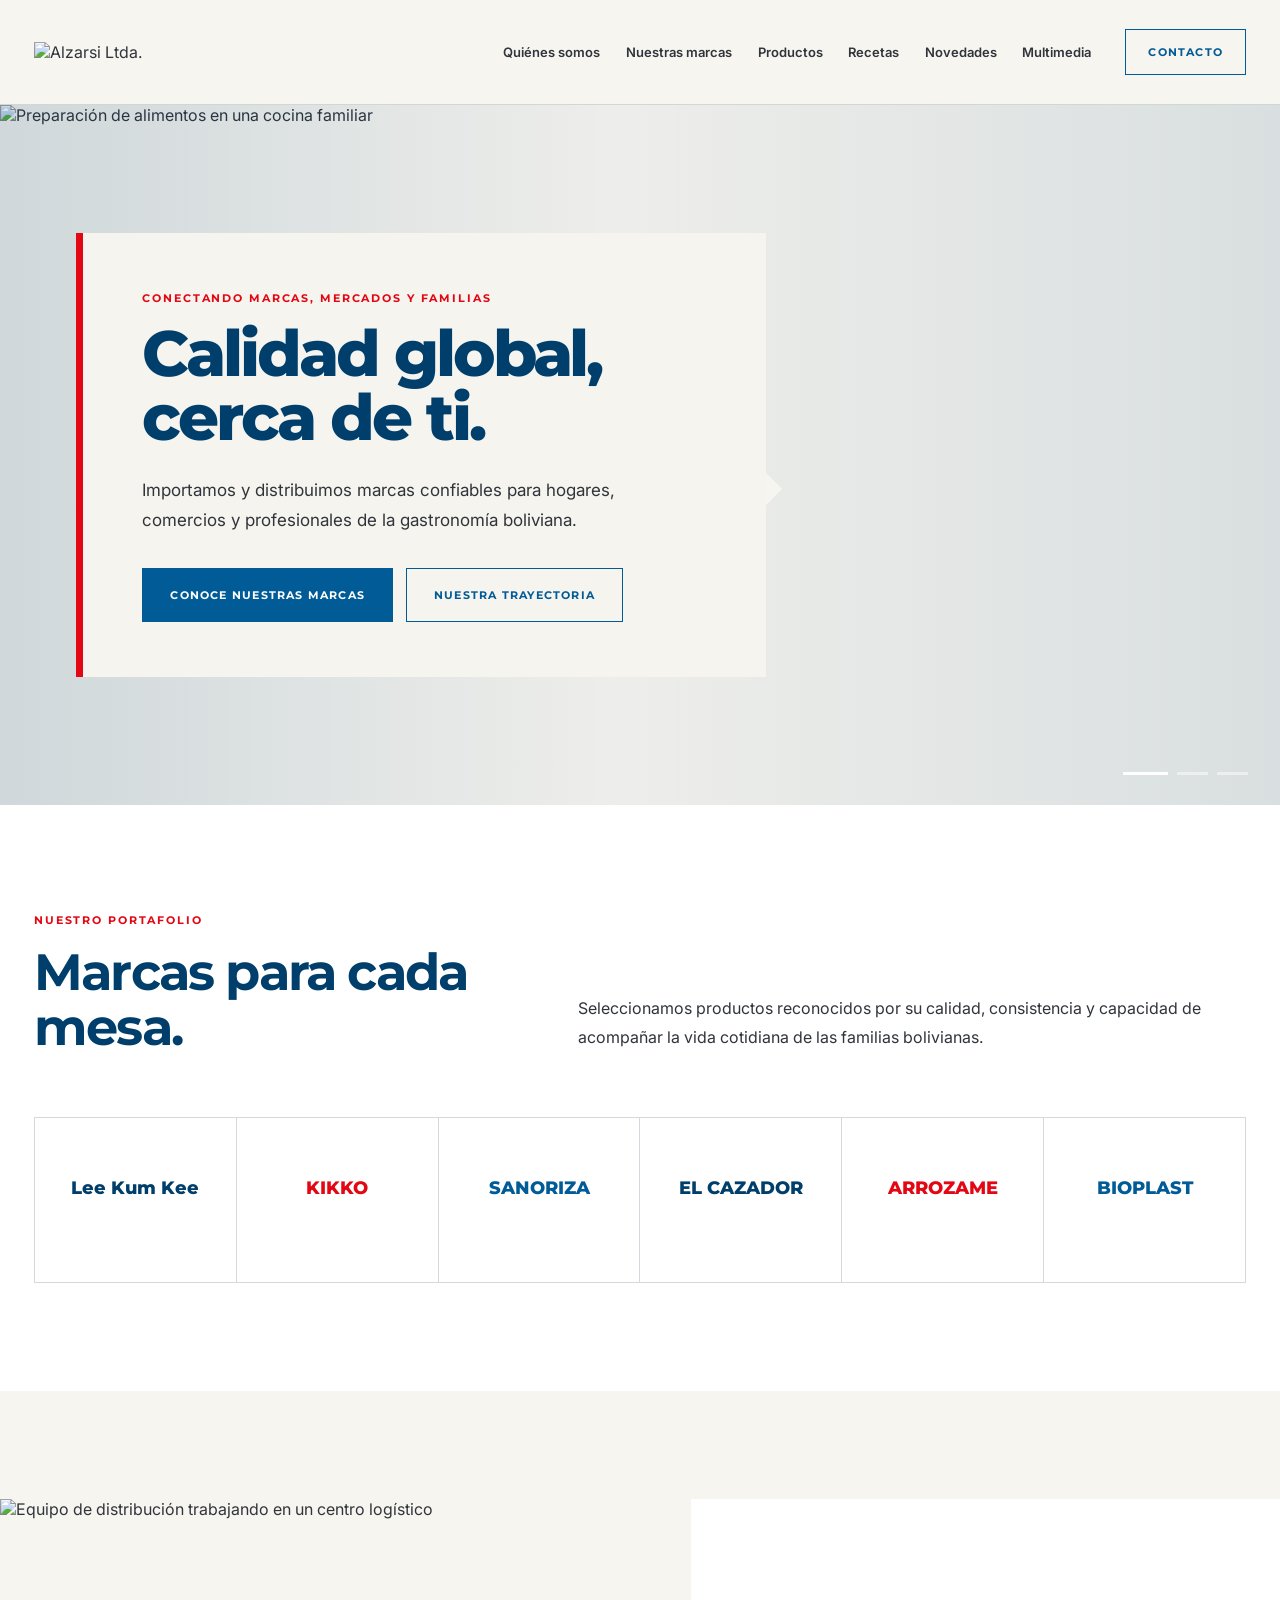
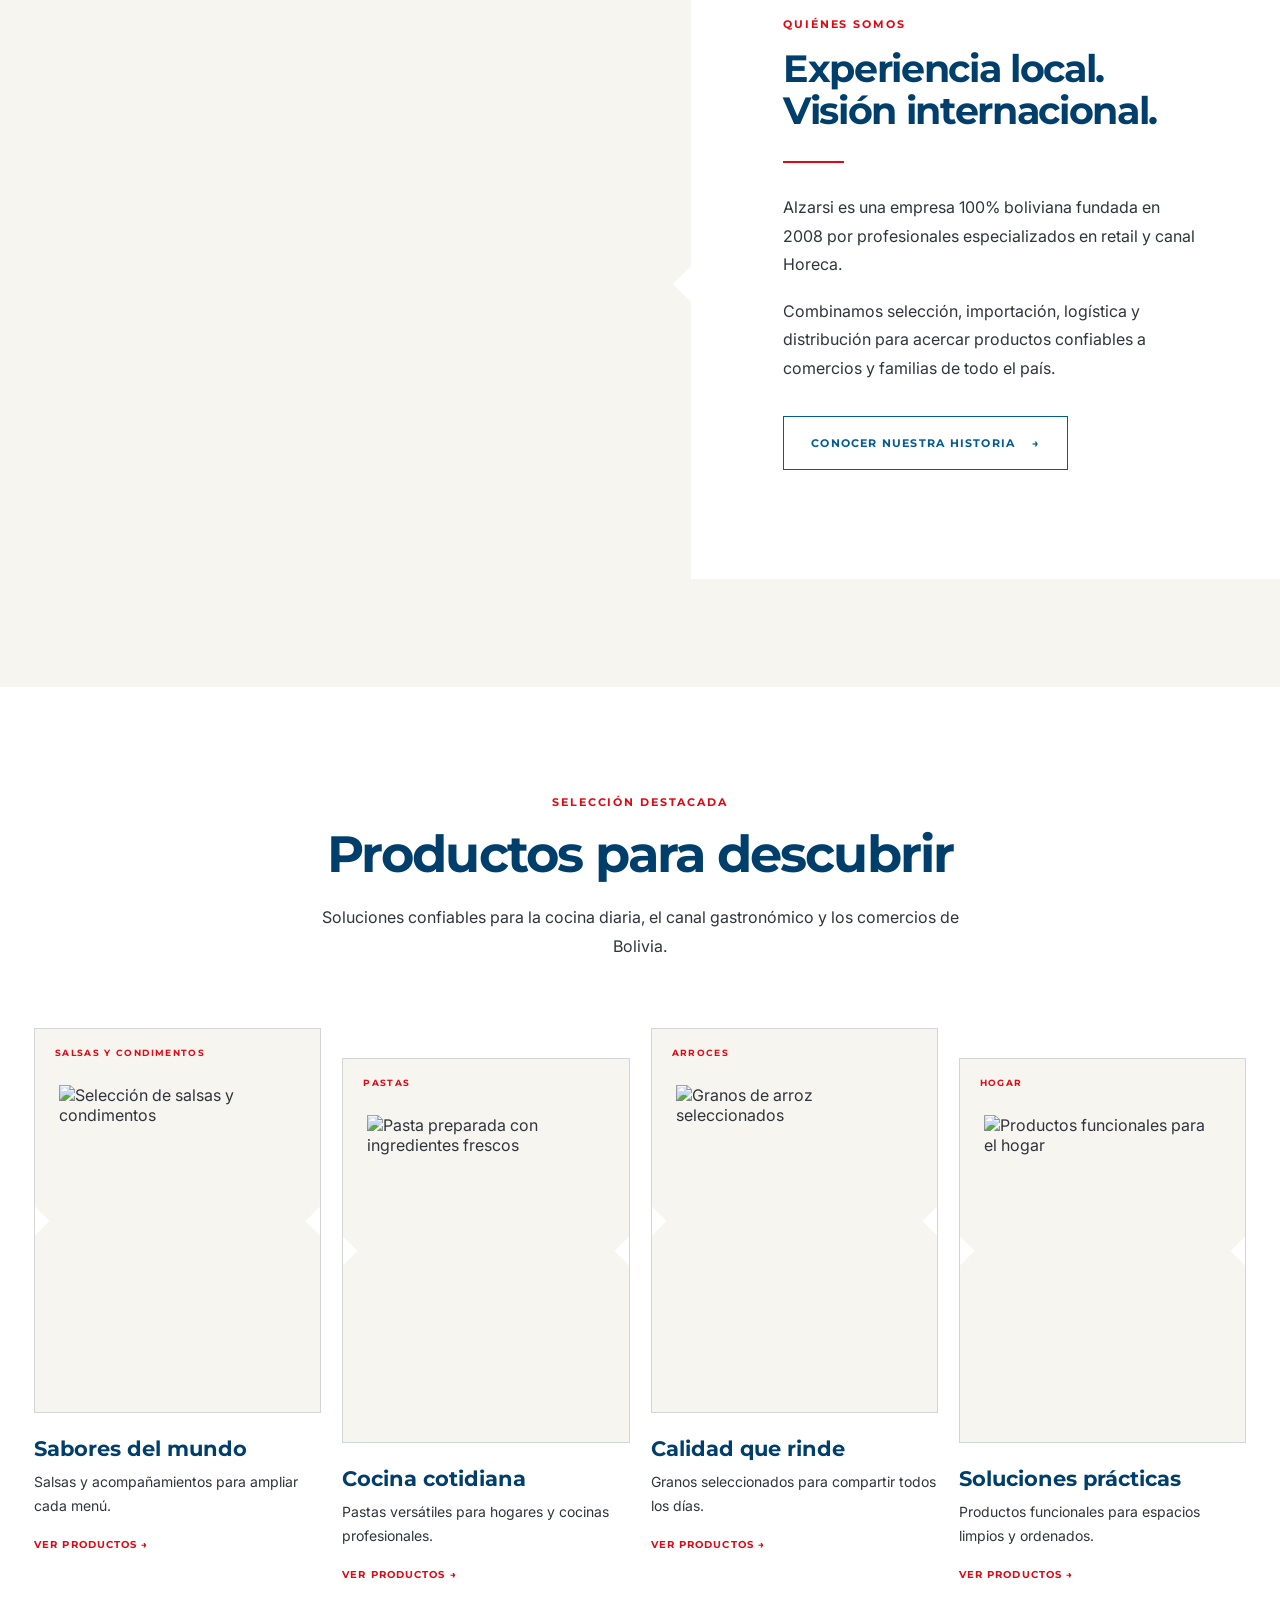
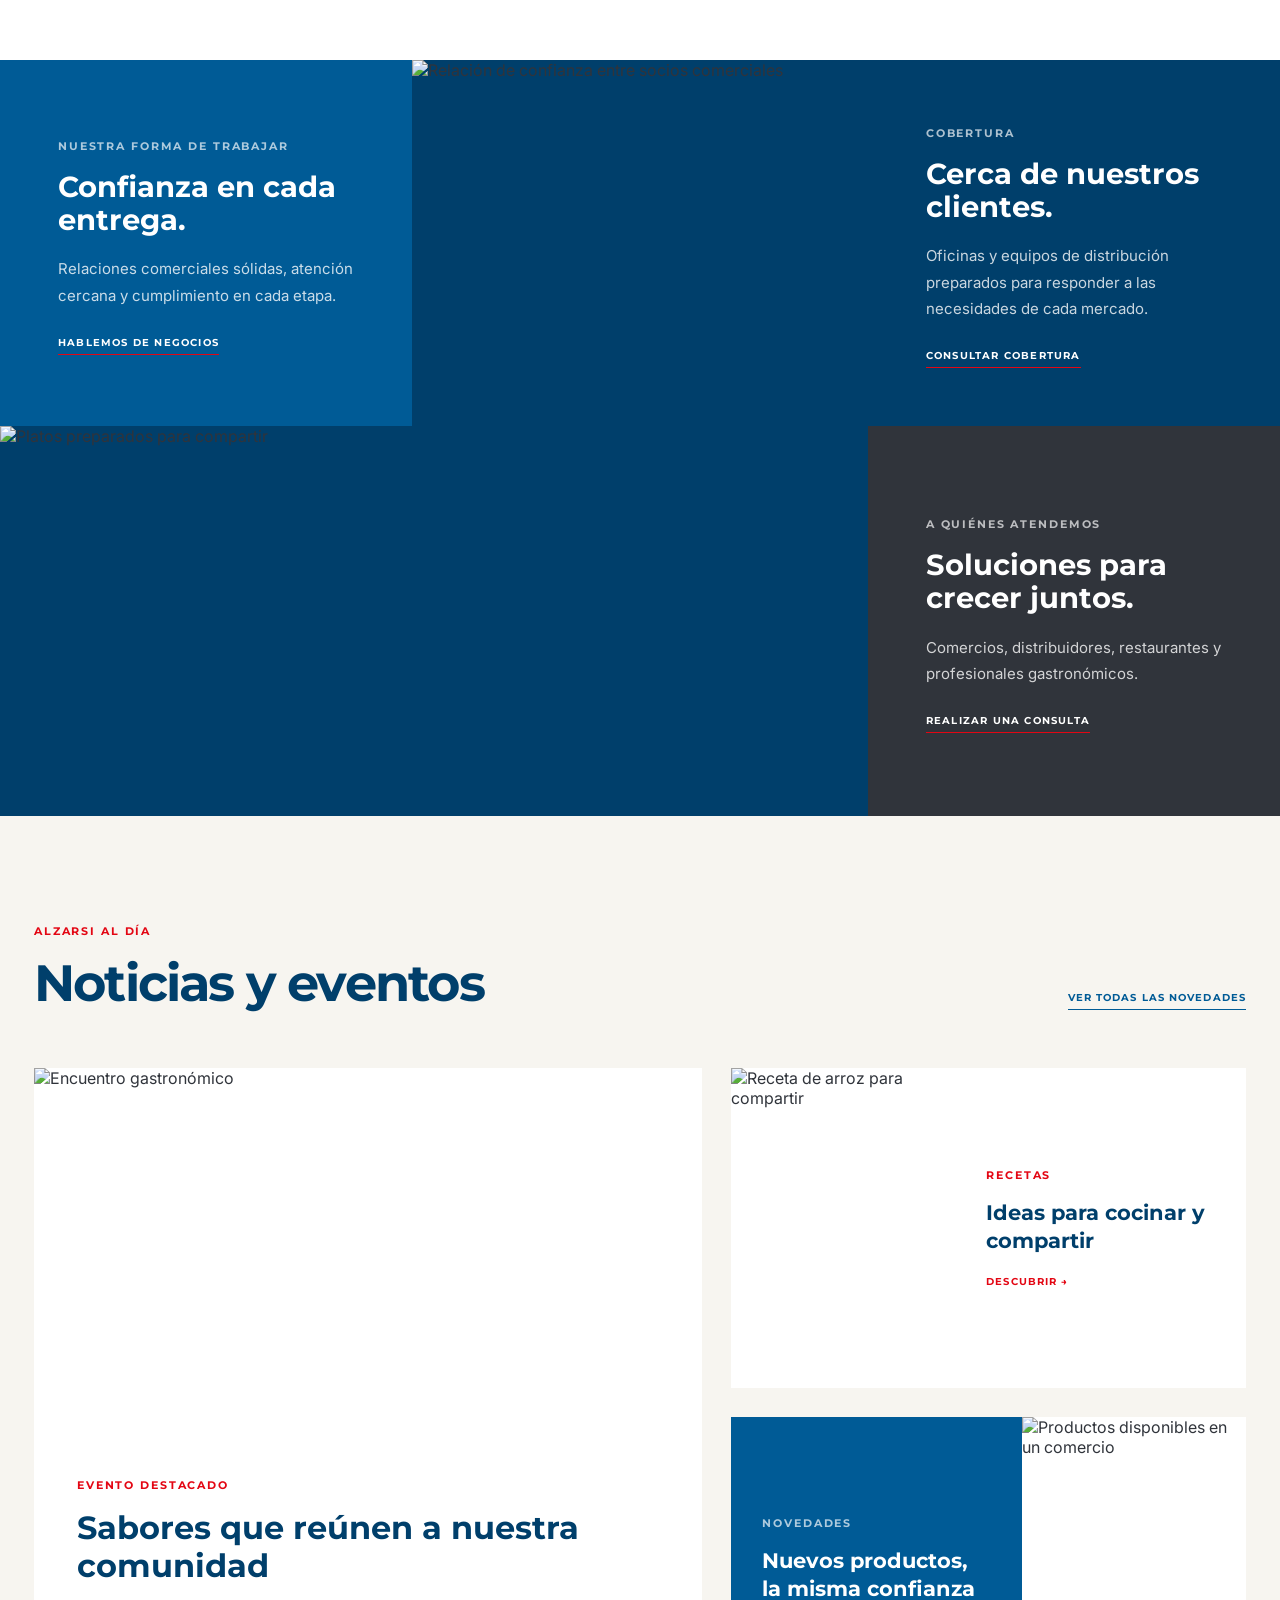
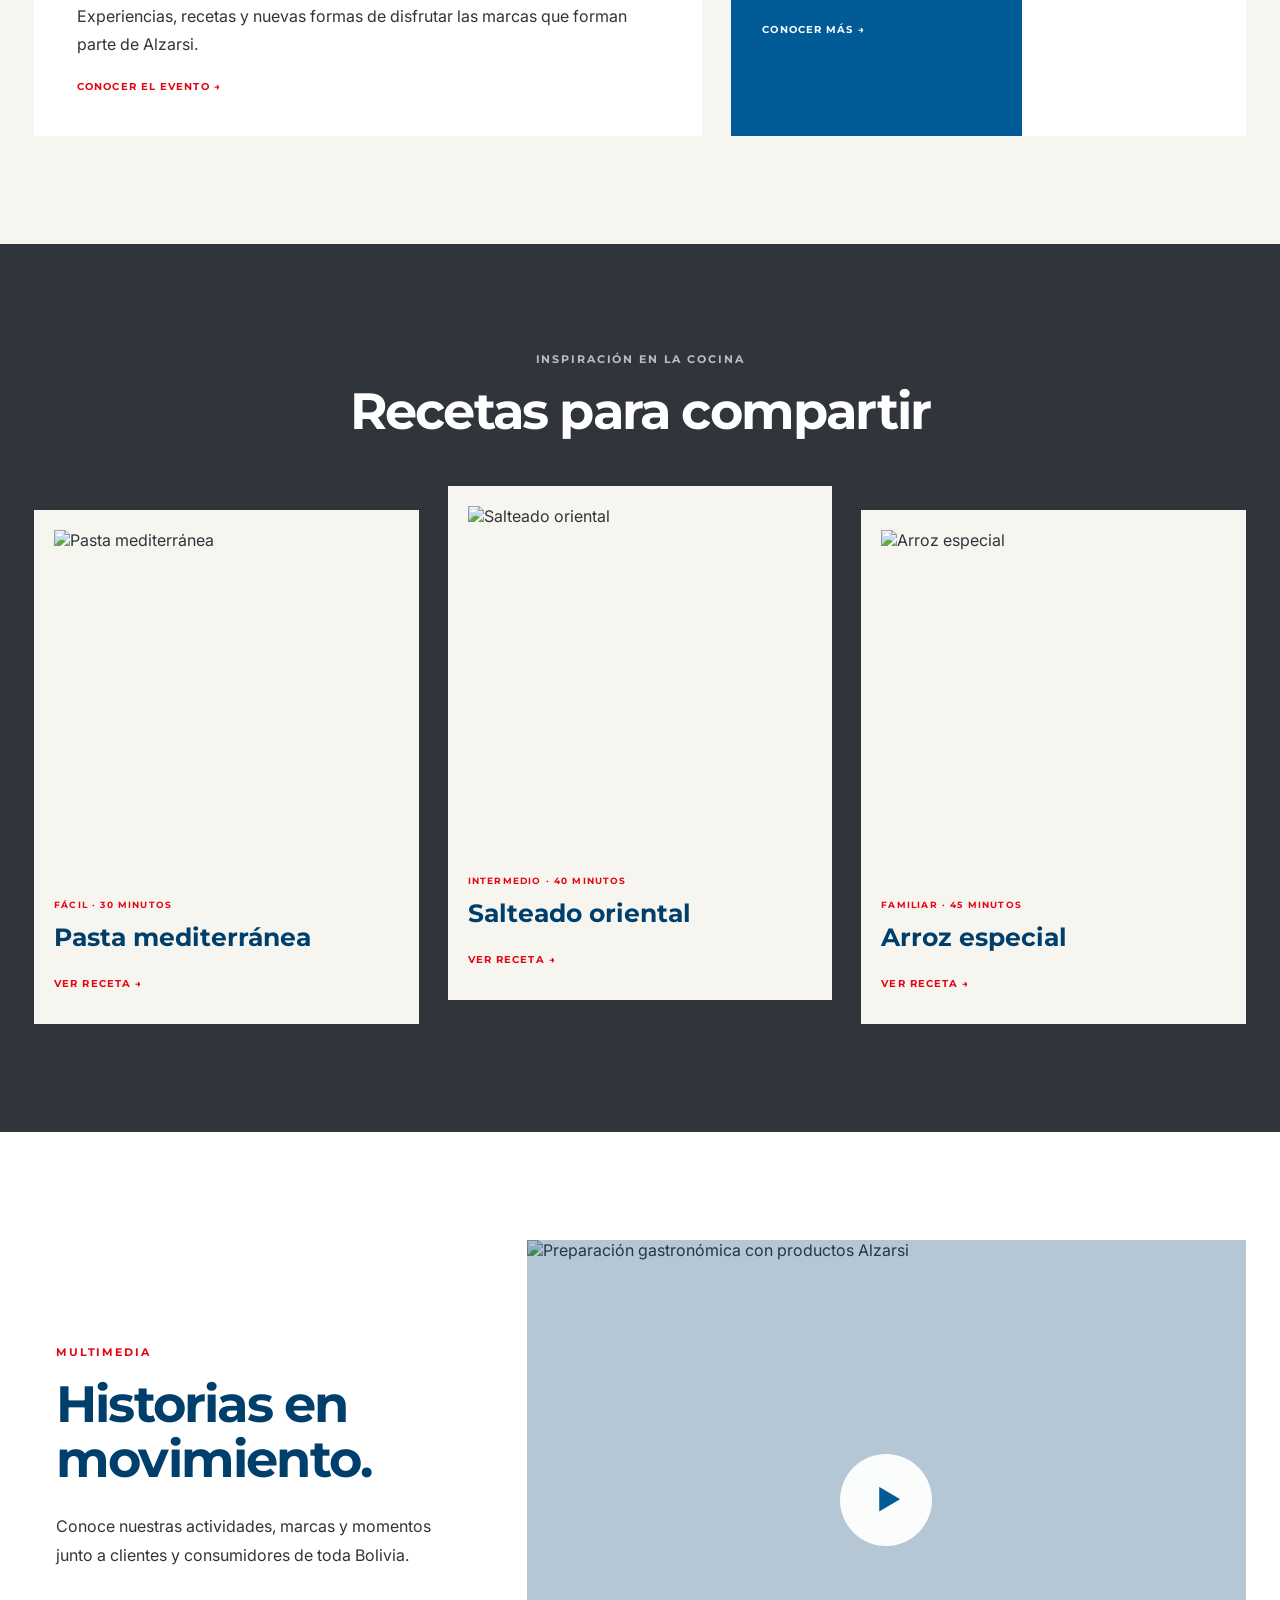
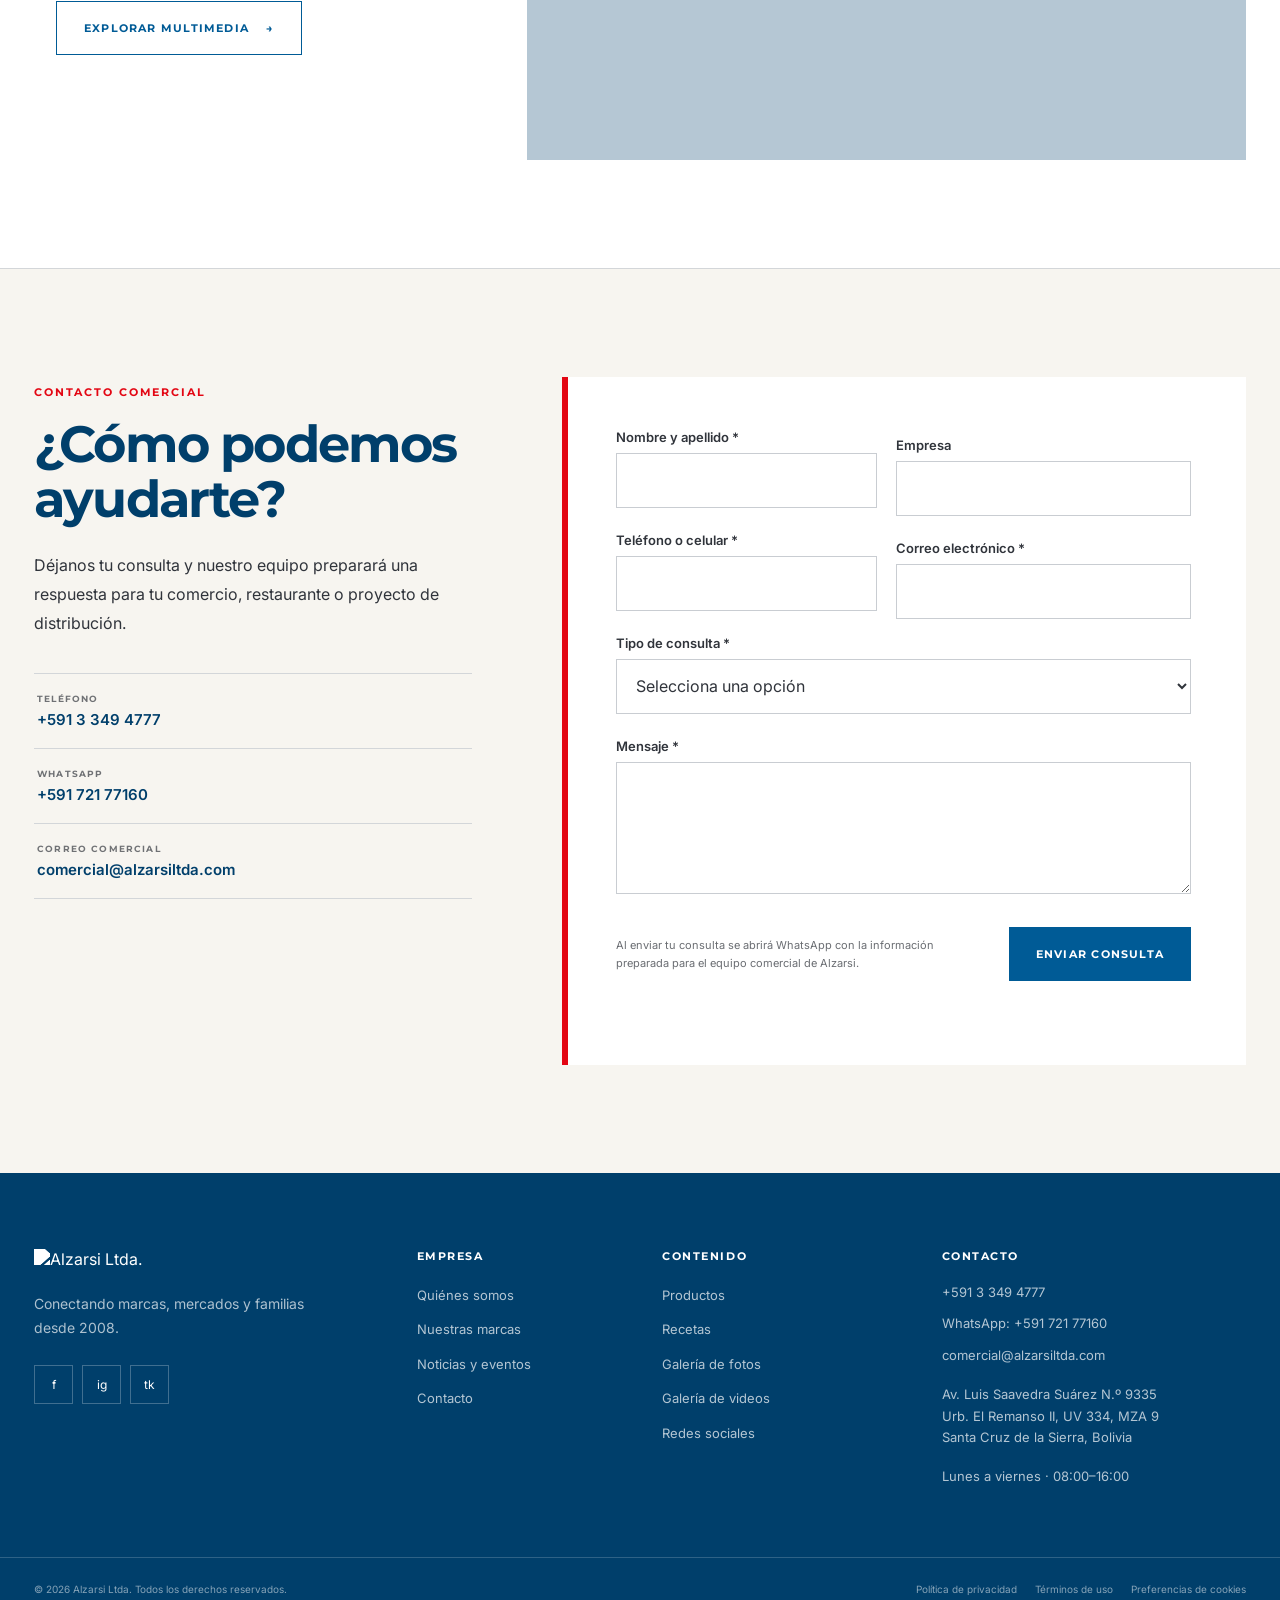
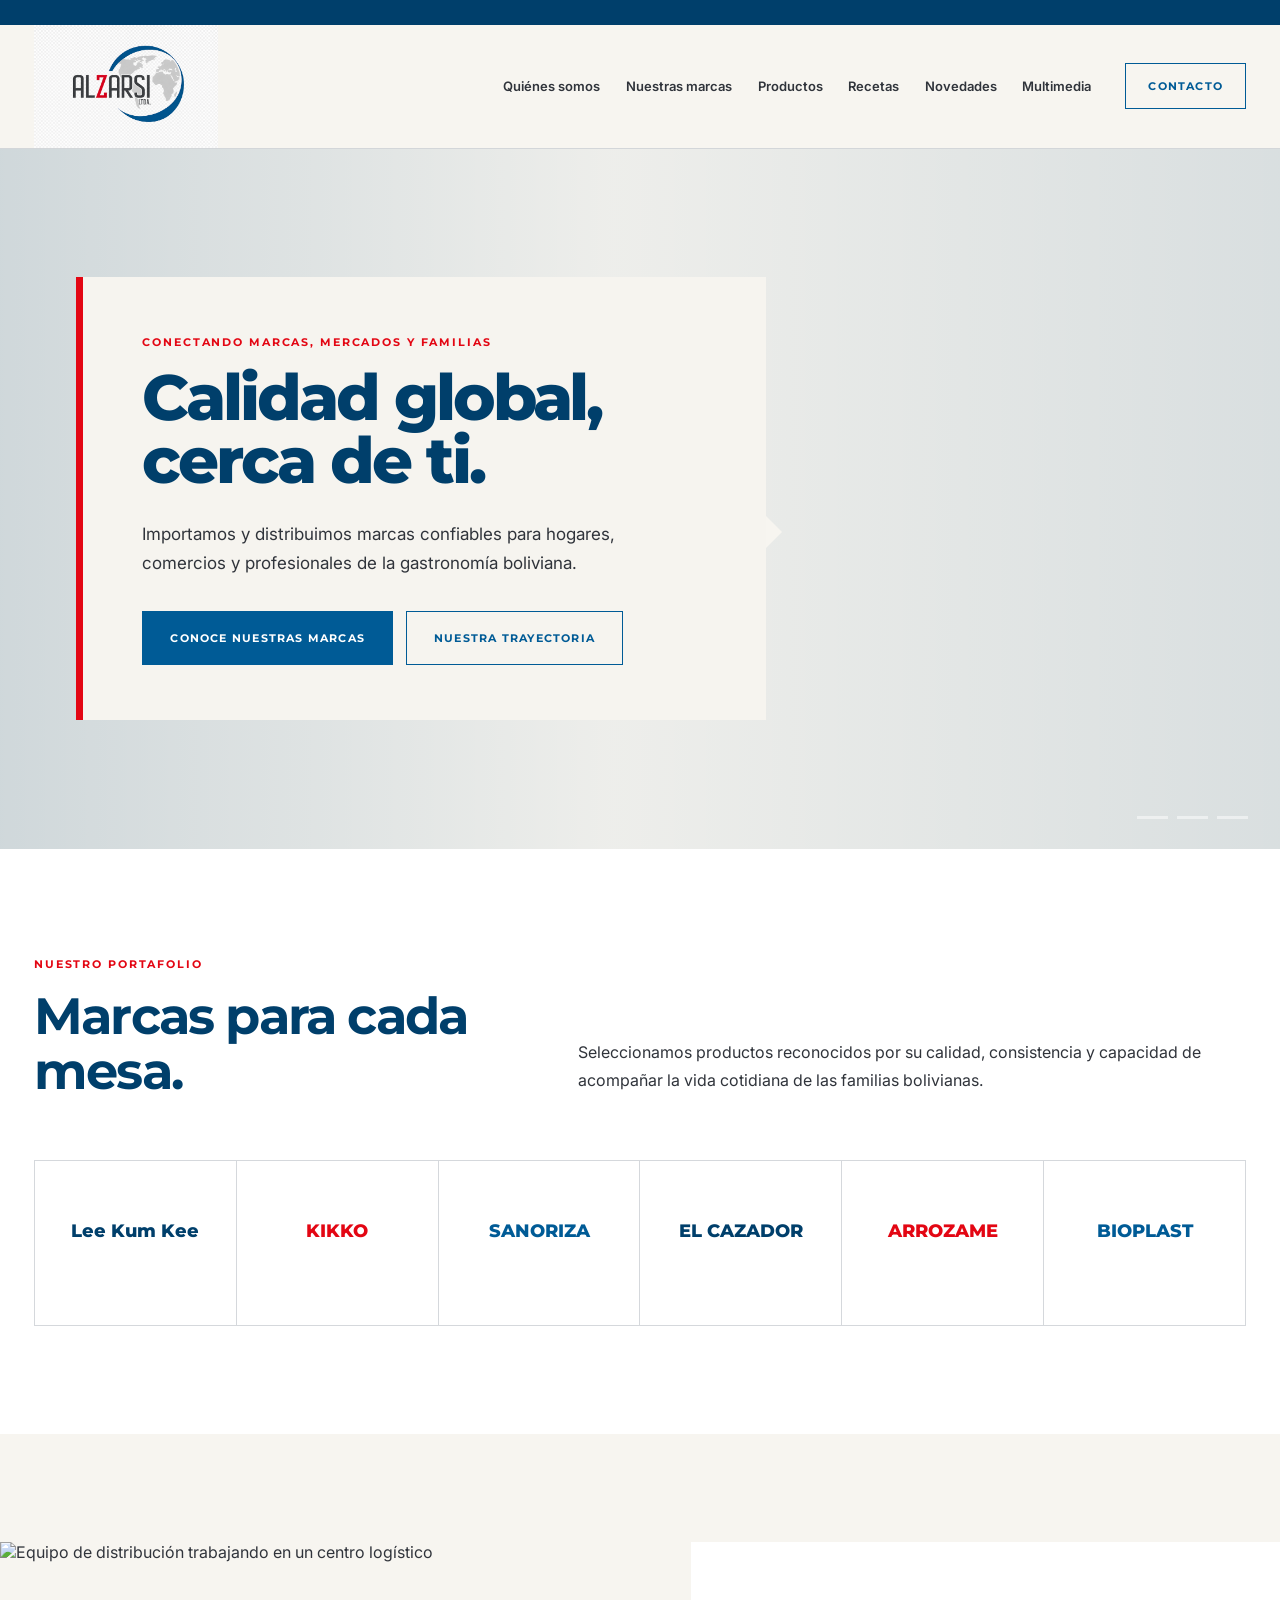
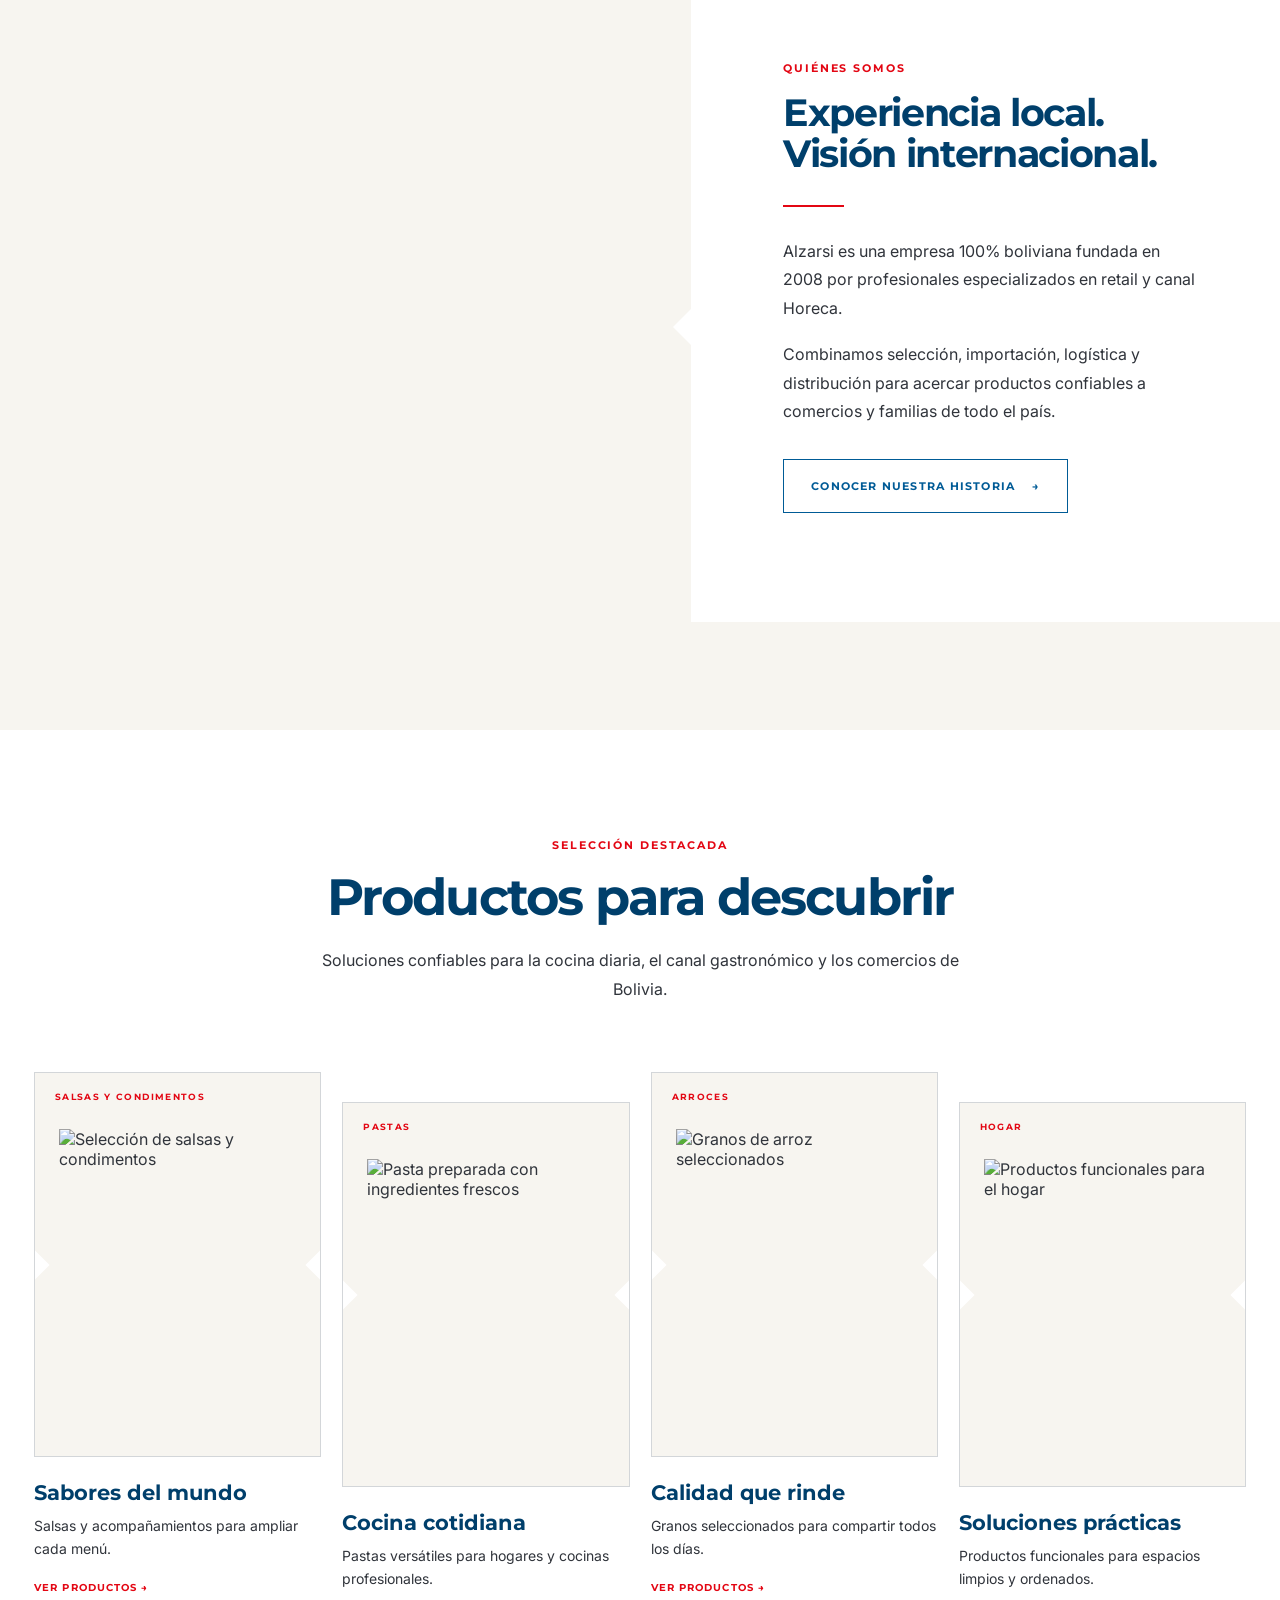
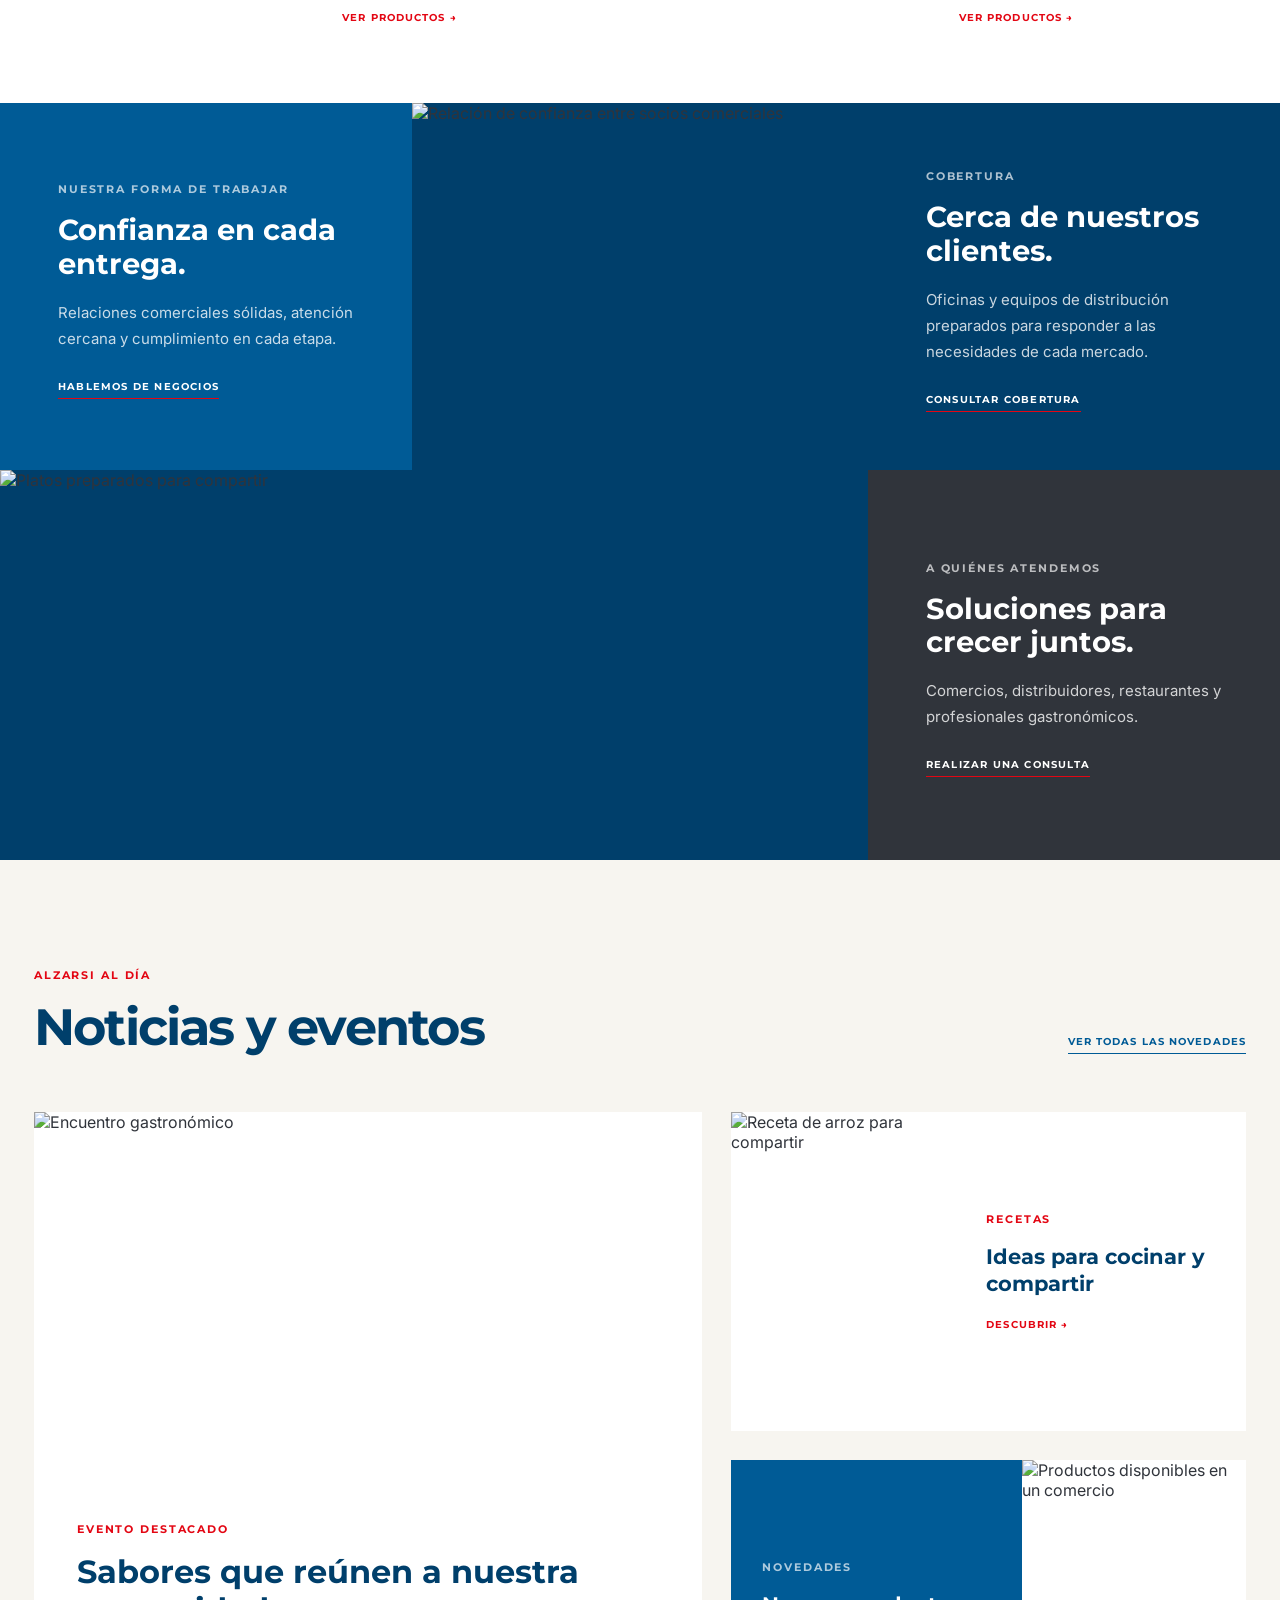
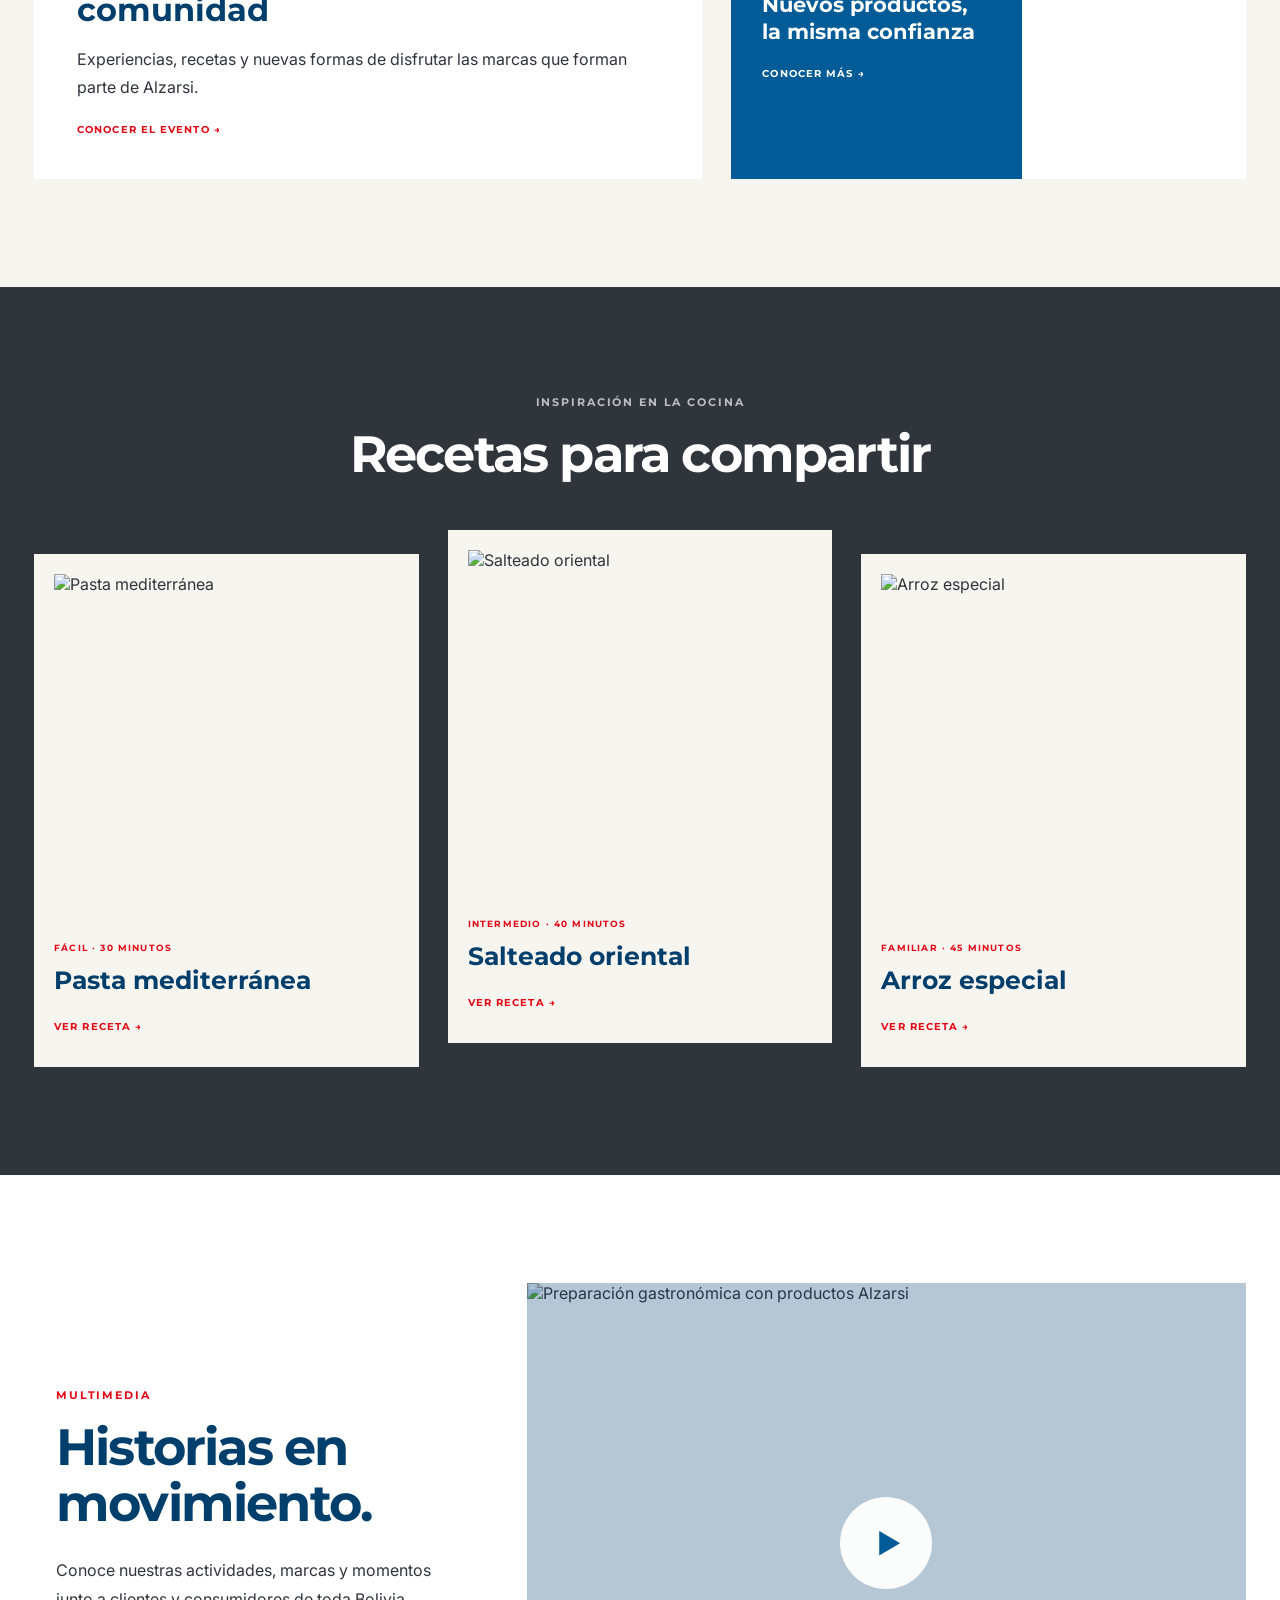
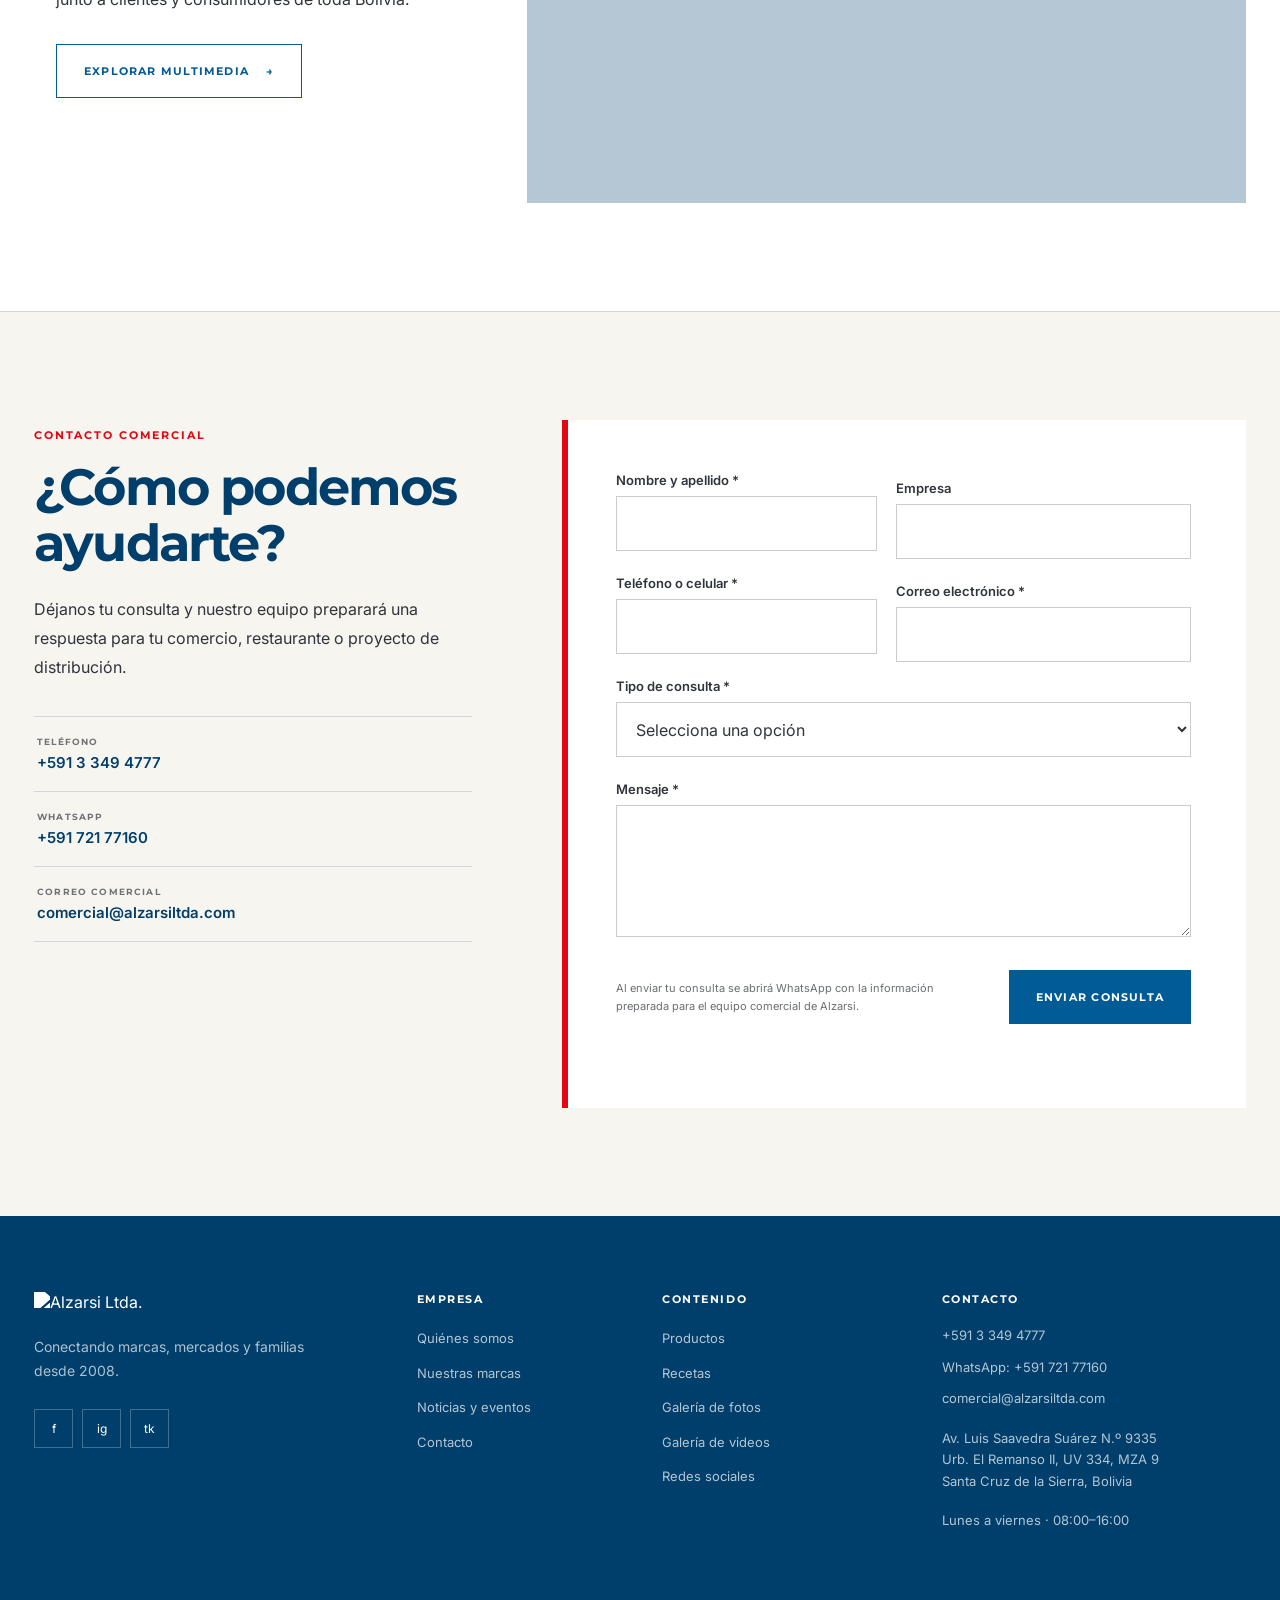
==== commit bb7b3abf: "Merge branch 'main' of https://github.com/bornairl/alzarsi-project" ====
--- a/index.html
+++ b/index.html
@@ -1,610 +1,1220 @@
-<!DOCTYPE html>
-<html lang="es">
-<head>
-  <meta charset="UTF-8">
-  <meta name="viewport" content="width=device-width, initial-scale=1.0">
-  <meta name="description" content="Alzarsi Ltda. importa y distribuye productos de consumo masivo para hogares, comercios y profesionales de Bolivia.">
-  <meta name="theme-color" content="#003F6B">
-
-  <title>Alzarsi Ltda. | Marcas globales, valor local</title>
-
-  <link rel="preconnect" href="https://fonts.googleapis.com">
-  <link rel="preconnect" href="https://fonts.gstatic.com" crossorigin>
-  <link href="https://fonts.googleapis.com/css2?family=Inter:wght@400;500;600&family=Montserrat:wght@600;700;800&display=swap" rel="stylesheet">
-
-  <link rel="stylesheet" href="styles.css">
-  <script src="script.js" defer></script>
-</head>
-
-<body>
-  <header class="site-header surface-header" id="siteHeader">
-    <div class="header-shell layout-shell">
-      <a class="brand-link header-brand" href="#inicio" aria-label="Ir al inicio">
-        <img class="brand-logo" src="assets/Alzarsi-logo.png" alt="Alzarsi Ltda.">
-      </a>
-
-      <nav class="desktop-navigation navigation-main" aria-label="Navegación principal">
-        <a class="navigation-link" href="#empresa">Quiénes somos</a>
-        <a class="navigation-link" href="#marcas">Nuestras marcas</a>
-        <a class="navigation-link" href="#productos">Productos</a>
-        <a class="navigation-link" href="#recetas">Recetas</a>
-        <a class="navigation-link" href="#novedades">Novedades</a>
-        <a class="navigation-link" href="#multimedia">Multimedia</a>
-      </nav>
-
-      <div class="header-actions">
-        <a class="button-contact header-contact" href="#contacto">Contacto</a>
-
-        <button
-          class="menu-trigger"
-          id="menuButton"
-          type="button"
-          aria-expanded="false"
-          aria-controls="mobileMenu"
-          aria-label="Abrir menú"
-        >
-          <span class="menu-lines" aria-hidden="true">
-            <span></span>
-            <span></span>
-            <span></span>
-          </span>
-        </button>
-      </div>
-    </div>
-
-    <nav class="mobile-navigation" id="mobileMenu" aria-label="Navegación móvil">
-      <div class="mobile-navigation-inner layout-shell">
-        <a class="mobile-navigation-link" href="#empresa">Quiénes somos</a>
-        <a class="mobile-navigation-link" href="#marcas">Nuestras marcas</a>
-        <a class="mobile-navigation-link" href="#productos">Productos</a>
-        <a class="mobile-navigation-link" href="#recetas">Recetas</a>
-        <a class="mobile-navigation-link" href="#novedades">Novedades</a>
-        <a class="mobile-navigation-link" href="#multimedia">Multimedia</a>
-        <a class="mobile-navigation-contact" href="#contacto">Contactar a Alzarsi</a>
-      </div>
-    </nav>
-  </header>
-
-  <main>
-    <section class="hero-section" id="inicio">
-      <div class="hero-media">
-        <div class="hero-slide is-active" data-slide="0">
-          <img
-            class="hero-image"
-            src="https://images.unsplash.com/photo-1556910103-1c02745aae4d?auto=format&fit=crop&w=1900&q=88"
-            alt="Preparación de alimentos en una cocina familiar"
-          >
-        </div>
-
-        <div class="hero-slide" data-slide="1">
-          <img
-            class="hero-image"
-            src="https://images.unsplash.com/photo-1601599561213-832382fd07ba?auto=format&fit=crop&w=1900&q=88"
-            alt="Operación logística y distribución de productos"
-          >
-        </div>
-
-        <div class="hero-slide" data-slide="2">
-          <img
-            class="hero-image"
-            src="https://images.unsplash.com/photo-1542838132-92c53300491e?auto=format&fit=crop&w=1900&q=88"
-            alt="Consumidora seleccionando productos en un comercio"
-          >
-        </div>
-
-        <div class="hero-overlay"></div>
-      </div>
-
-      <div class="hero-content layout-shell">
-        <div class="hero-panel editorial-notch">
-          <p class="eyebrow hero-eyebrow">Conectando marcas, mercados y familias</p>
-
-          <h1 class="hero-title">
-            Calidad global,<br>
-            cerca de ti.
-          </h1>
-
-          <p class="hero-description">
-            Importamos y distribuimos marcas confiables para hogares, comercios
-            y profesionales de la gastronomía boliviana.
-          </p>
-
-          <div class="hero-buttons">
-            <a class="button-primary" href="#marcas">Conoce nuestras marcas</a>
-            <a class="button-secondary" href="#empresa">Nuestra trayectoria</a>
-          </div>
-        </div>
-      </div>
-
-      <div class="hero-pagination">
-        <button class="hero-dot is-active" data-slide-to="0" aria-label="Mostrar imagen 1"></button>
-        <button class="hero-dot" data-slide-to="1" aria-label="Mostrar imagen 2"></button>
-        <button class="hero-dot" data-slide-to="2" aria-label="Mostrar imagen 3"></button>
-      </div>
-    </section>
-
-    <section class="brands-section section-space" id="marcas">
-      <div class="layout-shell">
-        <div class="section-heading editorial-heading">
-          <div class="heading-primary">
-            <p class="eyebrow">Nuestro portafolio</p>
-            <h2 class="section-title">Marcas para cada mesa.</h2>
-          </div>
-
-          <p class="heading-description">
-            Seleccionamos productos reconocidos por su calidad, consistencia y
-            capacidad de acompañar la vida cotidiana de las familias bolivianas.
-          </p>
-        </div>
-
-        <div class="brand-grid">
-          <a class="brand-cell offset-small" href="#">
-            <span class="brand-name">Lee Kum Kee</span>
-            <span class="brand-action">Conocer marca</span>
-          </a>
-
-          <a class="brand-cell" href="#">
-            <span class="brand-name brand-red">KIKKO</span>
-            <span class="brand-action">Conocer marca</span>
-          </a>
-
-          <a class="brand-cell offset-medium" href="#">
-            <span class="brand-name brand-blue">SANORIZA</span>
-            <span class="brand-action">Conocer marca</span>
-          </a>
-
-          <a class="brand-cell" href="#">
-            <span class="brand-name">EL CAZADOR</span>
-            <span class="brand-action">Conocer marca</span>
-          </a>
-
-          <a class="brand-cell offset-small" href="#">
-            <span class="brand-name brand-red">ARROZAME</span>
-            <span class="brand-action">Conocer marca</span>
-          </a>
-
-          <a class="brand-cell" href="#">
-            <span class="brand-name brand-blue">BIOPLAST</span>
-            <span class="brand-action">Conocer marca</span>
-          </a>
-        </div>
-      </div>
-    </section>
-
-    <section class="company-section section-space" id="empresa">
-      <div class="company-layout layout-shell-wide">
-        <div class="company-image image-reveal">
-          <img
-            src="https://images.unsplash.com/photo-1586528116311-ad8dd3c8310d?auto=format&fit=crop&w=1500&q=88"
-            alt="Equipo de distribución trabajando en un centro logístico"
-          >
-        </div>
-
-        <div class="company-copy">
-          <div class="company-copy-inner">
-            <p class="eyebrow">Quiénes somos</p>
-
-            <h2 class="section-title">
-              Experiencia local.<br>
-              Visión internacional.
-            </h2>
-
-            <span class="short-rule"></span>
-
-            <p>
-              Alzarsi es una empresa 100% boliviana fundada en 2008 por
-              profesionales especializados en retail y canal Horeca.
-            </p>
-
-            <p>
-              Combinamos selección, importación, logística y distribución para
-              acercar productos confiables a comercios y familias de todo el país.
-            </p>
-
-            <a class="button-outline" href="#">Conocer nuestra historia <span>→</span></a>
-          </div>
-        </div>
-      </div>
-    </section>
-
-    <section class="products-section section-space" id="productos">
-      <div class="layout-shell">
-        <div class="section-heading centered-heading">
-          <p class="eyebrow">Selección destacada</p>
-          <h2 class="section-title">Productos para descubrir</h2>
-          <p>
-            Soluciones confiables para la cocina diaria, el canal gastronómico
-            y los comercios de Bolivia.
-          </p>
-        </div>
-
-        <div class="product-grid">
-          <article class="product-card">
-            <div class="product-image product-notch">
-              <span class="product-category">Salsas y condimentos</span>
-              <img
-                src="https://images.unsplash.com/photo-1612257999756-2d5b4eb2f8ab?auto=format&fit=crop&w=800&q=86"
-                alt="Selección de salsas y condimentos"
-              >
-            </div>
-            <h3>Sabores del mundo</h3>
-            <p>Salsas y acompañamientos para ampliar cada menú.</p>
-            <a href="#">Ver productos <span>→</span></a>
-          </article>
-
-          <article class="product-card product-shift">
-            <div class="product-image product-notch">
-              <span class="product-category">Pastas</span>
-              <img
-                src="https://images.unsplash.com/photo-1551892374-ecf8754cf8b0?auto=format&fit=crop&w=800&q=86"
-                alt="Pasta preparada con ingredientes frescos"
-              >
-            </div>
-            <h3>Cocina cotidiana</h3>
-            <p>Pastas versátiles para hogares y cocinas profesionales.</p>
-            <a href="#">Ver productos <span>→</span></a>
-          </article>
-
-          <article class="product-card">
-            <div class="product-image product-notch">
-              <span class="product-category">Arroces</span>
-              <img
-                src="https://images.unsplash.com/photo-1536304993881-ff6e9eefa2a6?auto=format&fit=crop&w=800&q=86"
-                alt="Granos de arroz seleccionados"
-              >
-            </div>
-            <h3>Calidad que rinde</h3>
-            <p>Granos seleccionados para compartir todos los días.</p>
-            <a href="#">Ver productos <span>→</span></a>
-          </article>
-
-          <article class="product-card product-shift">
-            <div class="product-image product-notch">
-              <span class="product-category">Hogar</span>
-              <img
-                src="https://images.unsplash.com/photo-1583947581924-860bda6a26df?auto=format&fit=crop&w=800&q=86"
-                alt="Productos funcionales para el hogar"
-              >
-            </div>
-            <h3>Soluciones prácticas</h3>
-            <p>Productos funcionales para espacios limpios y ordenados.</p>
-            <a href="#">Ver productos <span>→</span></a>
-          </article>
-        </div>
-      </div>
-    </section>
-
-    <section class="value-mosaic">
-      <div class="mosaic-layout layout-shell-wide">
-        <article class="mosaic-copy mosaic-blue">
-          <div>
-            <p class="eyebrow eyebrow-light">Nuestra forma de trabajar</p>
-            <h2>Confianza en cada entrega.</h2>
-            <p>
-              Relaciones comerciales sólidas, atención cercana y cumplimiento
-              en cada etapa.
-            </p>
-            <a href="#contacto">Hablemos de negocios</a>
-          </div>
-        </article>
-
-        <div class="mosaic-image image-reveal">
-          <img
-            src="https://images.unsplash.com/photo-1556740749-887f6717d7e4?auto=format&fit=crop&w=1100&q=86"
-            alt="Relación de confianza entre socios comerciales"
-          >
-        </div>
-
-        <article class="mosaic-copy mosaic-deep">
-          <div>
-            <p class="eyebrow eyebrow-light">Cobertura</p>
-            <h2>Cerca de nuestros clientes.</h2>
-            <p>
-              Oficinas y equipos de distribución preparados para responder a
-              las necesidades de cada mercado.
-            </p>
-            <a href="#contacto">Consultar cobertura</a>
-          </div>
-        </article>
-
-        <div class="mosaic-image wide-image image-reveal">
-          <img
-            src="https://images.unsplash.com/photo-1515003197210-e0cd71810b5f?auto=format&fit=crop&w=1300&q=86"
-            alt="Platos preparados para compartir"
-          >
-        </div>
-
-        <article class="mosaic-copy mosaic-graphite">
-          <div>
-            <p class="eyebrow eyebrow-light">A quiénes atendemos</p>
-            <h2>Soluciones para crecer juntos.</h2>
-            <p>
-              Comercios, distribuidores, restaurantes y profesionales
-              gastronómicos.
-            </p>
-            <a href="#contacto">Realizar una consulta</a>
-          </div>
-        </article>
-      </div>
-    </section>
-
-    <section class="news-section section-space" id="novedades">
-      <div class="layout-shell">
-        <div class="section-heading news-heading">
-          <div>
-            <p class="eyebrow">Alzarsi al día</p>
-            <h2 class="section-title">Noticias y eventos</h2>
-          </div>
-          <a class="text-link" href="#">Ver todas las novedades</a>
-        </div>
-
-        <div class="news-layout">
-          <article class="news-feature">
-            <div class="news-image image-reveal">
-              <img
-                src="https://images.unsplash.com/photo-1533777857889-4be7c70b33f7?auto=format&fit=crop&w=1400&q=86"
-                alt="Encuentro gastronómico"
-              >
-            </div>
-
-            <div class="news-content">
-              <p class="eyebrow">Evento destacado</p>
-              <h3>Sabores que reúnen a nuestra comunidad</h3>
-              <p>
-                Experiencias, recetas y nuevas formas de disfrutar las marcas
-                que forman parte de Alzarsi.
-              </p>
-              <a href="#">Conocer el evento <span>→</span></a>
-            </div>
-          </article>
-
-          <div class="news-secondary">
-            <article class="news-compact">
-              <div class="compact-image image-reveal">
-                <img
-                  src="https://images.unsplash.com/photo-1603133872878-684f208fb84b?auto=format&fit=crop&w=850&q=86"
-                  alt="Receta de arroz para compartir"
-                >
-              </div>
-              <div class="compact-copy">
-                <p class="eyebrow">Recetas</p>
-                <h3>Ideas para cocinar y compartir</h3>
-                <a href="#recetas">Descubrir <span>→</span></a>
-              </div>
-            </article>
-
-            <article class="news-compact reverse-compact">
-              <div class="compact-copy blue-compact">
-                <p class="eyebrow eyebrow-light">Novedades</p>
-                <h3>Nuevos productos, la misma confianza</h3>
-                <a href="#productos">Conocer más <span>→</span></a>
-              </div>
-              <div class="compact-image image-reveal">
-                <img
-                  src="https://images.unsplash.com/photo-1608686207856-001b95cf60ca?auto=format&fit=crop&w=850&q=86"
-                  alt="Productos disponibles en un comercio"
-                >
-              </div>
-            </article>
-          </div>
-        </div>
-      </div>
-    </section>
-
-    <section class="recipes-section section-space" id="recetas">
-      <div class="layout-shell">
-        <div class="centered-heading section-heading light-heading">
-          <p class="eyebrow eyebrow-light">Inspiración en la cocina</p>
-          <h2 class="section-title">Recetas para compartir</h2>
-        </div>
-
-        <div class="recipe-grid">
-          <article class="recipe-card">
-            <div class="recipe-image image-reveal">
-              <img
-                src="https://images.unsplash.com/photo-1563379926898-05f4575a45d8?auto=format&fit=crop&w=900&q=86"
-                alt="Pasta mediterránea"
-              >
-            </div>
-            <p class="recipe-detail">Fácil · 30 minutos</p>
-            <h3>Pasta mediterránea</h3>
-            <a href="#">Ver receta <span>→</span></a>
-          </article>
-
-          <article class="recipe-card lifted-recipe">
-            <div class="recipe-image image-reveal">
-              <img
-                src="https://images.unsplash.com/photo-1515003197210-e0cd71810b5f?auto=format&fit=crop&w=900&q=86"
-                alt="Salteado oriental"
-              >
-            </div>
-            <p class="recipe-detail">Intermedio · 40 minutos</p>
-            <h3>Salteado oriental</h3>
-            <a href="#">Ver receta <span>→</span></a>
-          </article>
-
-          <article class="recipe-card">
-            <div class="recipe-image image-reveal">
-              <img
-                src="https://images.unsplash.com/photo-1603133872878-684f208fb84b?auto=format&fit=crop&w=900&q=86"
-                alt="Arroz especial"
-              >
-            </div>
-            <p class="recipe-detail">Familiar · 45 minutos</p>
-            <h3>Arroz especial</h3>
-            <a href="#">Ver receta <span>→</span></a>
-          </article>
-        </div>
-      </div>
-    </section>
-
-    <section class="multimedia-section section-space" id="multimedia">
-      <div class="multimedia-layout layout-shell">
-        <div class="multimedia-copy">
-          <p class="eyebrow">Multimedia</p>
-          <h2 class="section-title">Historias en movimiento.</h2>
-          <p>
-            Conoce nuestras actividades, marcas y momentos junto a clientes y
-            consumidores de toda Bolivia.
-          </p>
-          <a class="button-outline" href="#">Explorar multimedia <span>→</span></a>
-        </div>
-
-        <a class="video-feature image-reveal" href="#" aria-label="Explorar contenido multimedia">
-          <img
-            src="https://images.unsplash.com/photo-1556910103-1c02745aae4d?auto=format&fit=crop&w=1500&q=86"
-            alt="Preparación gastronómica con productos Alzarsi"
-          >
-          <span class="video-shade"></span>
-          <span class="video-button" aria-hidden="true">▶</span>
-        </a>
-      </div>
-    </section>
-
-    <section class="inquiry-section section-space" id="contacto">
-      <div class="inquiry-shell layout-shell">
-        <div class="inquiry-heading">
-          <p class="eyebrow">Contacto comercial</p>
-          <h2 class="section-title">¿Cómo podemos ayudarte?</h2>
-          <p>
-            Déjanos tu consulta y nuestro equipo preparará una respuesta para
-            tu comercio, restaurante o proyecto de distribución.
-          </p>
-
-          <div class="contact-details">
-            <a href="tel:+59133494777">
-              <span>Teléfono</span>
-              +591 3 349 4777
-            </a>
-
-            <a href="https://wa.me/59172177160" target="_blank" rel="noopener">
-              <span>WhatsApp</span>
-              +591 721 77160
-            </a>
-
-            <a href="mailto:comercial@alzarsiltda.com">
-              <span>Correo comercial</span>
-              comercial@alzarsiltda.com
-            </a>
-          </div>
-        </div>
-
-        <form class="inquiry-form" id="inquiryForm">
-          <div class="form-grid">
-            <label class="field-group">
-              <span>Nombre y apellido *</span>
-              <input type="text" name="name" autocomplete="name" required>
-            </label>
-
-            <label class="field-group shifted-field">
-              <span>Empresa</span>
-              <input type="text" name="company" autocomplete="organization">
-            </label>
-
-            <label class="field-group">
-              <span>Teléfono o celular *</span>
-              <input type="tel" name="phone" autocomplete="tel" required>
-            </label>
-
-            <label class="field-group shifted-field">
-              <span>Correo electrónico *</span>
-              <input type="email" name="email" autocomplete="email" required>
-            </label>
-
-            <label class="field-group full-field">
-              <span>Tipo de consulta *</span>
-              <select name="profile" required>
-                <option value="">Selecciona una opción</option>
-                <option value="Comercio o supermercado">Comercio o supermercado</option>
-                <option value="Restaurante o canal Horeca">Restaurante o canal Horeca</option>
-                <option value="Distribución">Distribución</option>
-                <option value="Consumidor final">Consumidor final</option>
-                <option value="Proveedor o marca">Proveedor o marca</option>
-                <option value="Otra consulta">Otra consulta</option>
-              </select>
-            </label>
-
-            <label class="field-group full-field">
-              <span>Mensaje *</span>
-              <textarea name="message" rows="5" required></textarea>
-            </label>
-          </div>
-
-          <div class="form-footer">
-            <p>
-              Al enviar tu consulta se abrirá WhatsApp con la información
-              preparada para el equipo comercial de Alzarsi.
-            </p>
-            <button class="button-primary form-button" type="submit">
-              Enviar consulta
-            </button>
-          </div>
-
-          <p class="form-status" id="formStatus" role="status" aria-live="polite"></p>
-        </form>
-      </div>
-    </section>
-  </main>
-
-  <footer class="site-footer">
-    <div class="footer-main layout-shell">
-      <div class="footer-brand">
-        <img src="assets/Alzarsi-logo-white.png" alt="Alzarsi Ltda.">
-        <p>
-          Conectando marcas, mercados y familias desde 2008.
-        </p>
-
-        <div class="social-links">
-          <a href="#" aria-label="Facebook">f</a>
-          <a href="#" aria-label="Instagram">ig</a>
-          <a href="#" aria-label="TikTok">tk</a>
-        </div>
-      </div>
-
-      <div class="footer-column">
-        <h3>Empresa</h3>
-        <a href="#empresa">Quiénes somos</a>
-        <a href="#marcas">Nuestras marcas</a>
-        <a href="#novedades">Noticias y eventos</a>
-        <a href="#contacto">Contacto</a>
-      </div>
-
-      <div class="footer-column">
-        <h3>Contenido</h3>
-        <a href="#productos">Productos</a>
-        <a href="#recetas">Recetas</a>
-        <a href="#multimedia">Galería de fotos</a>
-        <a href="#multimedia">Galería de videos</a>
-        <a href="#multimedia">Redes sociales</a>
-      </div>
-
-      <div class="footer-column contact-column">
-        <h3>Contacto</h3>
-        <a href="tel:+59133494777">+591 3 349 4777</a>
-        <a href="https://wa.me/59172177160" target="_blank" rel="noopener">
-          WhatsApp: +591 721 77160
-        </a>
-        <a href="mailto:comercial@alzarsiltda.com">
-          comercial@alzarsiltda.com
-        </a>
-        <p>
-          Av. Luis Saavedra Suárez N.º 9335<br>
-          Urb. El Remanso II, UV 334, MZA 9<br>
-          Santa Cruz de la Sierra, Bolivia
-        </p>
-        <p>Lunes a viernes · 08:00–16:00</p>
-      </div>
-    </div>
-
-    <div class="footer-bottom layout-shell">
-      <p>© <span id="currentYear"></span> Alzarsi Ltda. Todos los derechos reservados.</p>
-
-      <div>
-        <a href="#">Política de privacidad</a>
-        <a href="#">Términos de uso</a>
-        <a href="#">Preferencias de cookies</a>
-      </div>
-    </div>
-  </footer>
-</body>
+<!DOCTYPE html>
+<html lang="es">
+<head>
+  <meta charset="UTF-8">
+  <meta name="viewport" content="width=device-width, initial-scale=1.0">
+  <meta name="description" content="Alzarsi Ltda. importa y distribuye productos de consumo masivo para hogares, comercios y profesionales de Bolivia.">
+  <meta name="theme-color" content="#003F6B">
+
+  <title>Alzarsi Ltda. | Marcas globales, valor local</title>
+
+  <link rel="preconnect" href="https://fonts.googleapis.com">
+  <link rel="preconnect" href="https://fonts.gstatic.com" crossorigin>
+  <link href="https://fonts.googleapis.com/css2?family=Inter:wght@400;500;600&family=Montserrat:wght@600;700;800&display=swap" rel="stylesheet">
+
+  <link rel="stylesheet" href="styles.css">
+  <script src="script.js" defer></script>
+</head>
+
+<body>
+  <header class="site-header surface-header" id="siteHeader">
+    <div class="header-shell layout-shell">
+      <a class="brand-link header-brand" href="#inicio" aria-label="Ir al inicio">
+        <img class="brand-logo" src="https://i.postimg.cc/brVxqShc/alzarsi-logo-final.png" alt="Alzarsi Ltda.">
+      </a>
+
+      <nav class="desktop-navigation navigation-main" aria-label="Navegación principal">
+        <a class="navigation-link" href="#empresa">Quiénes somos</a>
+        <a class="navigation-link" href="#marcas">Nuestras marcas</a>
+        <a class="navigation-link" href="#productos">Productos</a>
+        <a class="navigation-link" href="#recetas">Recetas</a>
+        <a class="navigation-link" href="#novedades">Novedades</a>
+        <a class="navigation-link" href="#multimedia">Multimedia</a>
+      </nav>
+
+      <div class="header-actions">
+        <a class="button-contact header-contact" href="#contacto">Contacto</a>
+
+        <button
+          class="menu-trigger"
+          id="menuButton"
+          type="button"
+          aria-expanded="false"
+          aria-controls="mobileMenu"
+          aria-label="Abrir menú"
+        >
+          <span class="menu-lines" aria-hidden="true">
+            <span></span>
+            <span></span>
+            <span></span>
+          </span>
+        </button>
+      </div>
+    </div>
+
+    <nav class="mobile-navigation" id="mobileMenu" aria-label="Navegación móvil">
+      <div class="mobile-navigation-inner layout-shell">
+        <a class="mobile-navigation-link" href="#empresa">Quiénes somos</a>
+        <a class="mobile-navigation-link" href="#marcas">Nuestras marcas</a>
+        <a class="mobile-navigation-link" href="#productos">Productos</a>
+        <a class="mobile-navigation-link" href="#recetas">Recetas</a>
+        <a class="mobile-navigation-link" href="#novedades">Novedades</a>
+        <a class="mobile-navigation-link" href="#multimedia">Multimedia</a>
+        <a class="mobile-navigation-contact" href="#contacto">Contactar a Alzarsi</a>
+      </div>
+    </nav>
+  </header>
+
+  <main>
+    <section class="hero-section" id="inicio">
+      <div class="hero-media">
+        <div class="hero-slide is-active" data-slide="0">
+          <img
+            class="hero-image"
+            src="https://images.unsplash.com/photo-1556910103-1c02745aae4d?auto=format&fit=crop&w=1900&q=88"
+            alt="Preparación de alimentos en una cocina familiar"
+          >
+        </div>
+
+        <div class="hero-slide" data-slide="1">
+          <img
+            class="hero-image"
+            src="https://images.unsplash.com/photo-1601599561213-832382fd07ba?auto=format&fit=crop&w=1900&q=88"
+            alt="Operación logística y distribución de productos"
+          >
+        </div>
+
+        <div class="hero-slide" data-slide="2">
+          <img
+            class="hero-image"
+            src="https://images.unsplash.com/photo-1542838132-92c53300491e?auto=format&fit=crop&w=1900&q=88"
+            alt="Consumidora seleccionando productos en un comercio"
+          >
+        </div>
+
+        <div class="hero-overlay"></div>
+      </div>
+
+      <div class="hero-content layout-shell">
+        <div class="hero-panel editorial-notch">
+          <p class="eyebrow hero-eyebrow">Conectando marcas, mercados y familias</p>
+
+          <h1 class="hero-title">
+            Calidad global,<br>
+            cerca de ti.
+          </h1>
+
+          <p class="hero-description">
+            Importamos y distribuimos marcas confiables para hogares, comercios
+            y profesionales de la gastronomía boliviana.
+          </p>
+
+          <div class="hero-buttons">
+            <a class="button-primary" href="#marcas">Conoce nuestras marcas</a>
+            <a class="button-secondary" href="#empresa">Nuestra trayectoria</a>
+          </div>
+        </div>
+      </div>
+
+      <div class="hero-pagination">
+        <button class="hero-dot is-active" data-slide-to="0" aria-label="Mostrar imagen 1"></button>
+        <button class="hero-dot" data-slide-to="1" aria-label="Mostrar imagen 2"></button>
+        <button class="hero-dot" data-slide-to="2" aria-label="Mostrar imagen 3"></button>
+      </div>
+    </section>
+
+    <section class="brands-section section-space" id="marcas">
+      <div class="layout-shell">
+        <div class="section-heading editorial-heading">
+          <div class="heading-primary">
+            <p class="eyebrow">Nuestro portafolio</p>
+            <h2 class="section-title">Marcas para cada mesa.</h2>
+          </div>
+
+          <p class="heading-description">
+            Seleccionamos productos reconocidos por su calidad, consistencia y
+            capacidad de acompañar la vida cotidiana de las familias bolivianas.
+          </p>
+        </div>
+
+        <div class="brand-grid">
+          <a class="brand-cell offset-small" href="#">
+            <span class="brand-name">Lee Kum Kee</span>
+            <span class="brand-action">Conocer marca</span>
+          </a>
+
+          <a class="brand-cell" href="#">
+            <span class="brand-name brand-red">KIKKO</span>
+            <span class="brand-action">Conocer marca</span>
+          </a>
+
+          <a class="brand-cell offset-medium" href="#">
+            <span class="brand-name brand-blue">SANORIZA</span>
+            <span class="brand-action">Conocer marca</span>
+          </a>
+
+          <a class="brand-cell" href="#">
+            <span class="brand-name">EL CAZADOR</span>
+            <span class="brand-action">Conocer marca</span>
+          </a>
+
+          <a class="brand-cell offset-small" href="#">
+            <span class="brand-name brand-red">ARROZAME</span>
+            <span class="brand-action">Conocer marca</span>
+          </a>
+
+          <a class="brand-cell" href="#">
+            <span class="brand-name brand-blue">BIOPLAST</span>
+            <span class="brand-action">Conocer marca</span>
+          </a>
+        </div>
+      </div>
+    </section>
+
+    <section class="company-section section-space" id="empresa">
+      <div class="company-layout layout-shell-wide">
+        <div class="company-image image-reveal">
+          <img
+            src="https://images.unsplash.com/photo-1586528116311-ad8dd3c8310d?auto=format&fit=crop&w=1500&q=88"
+            alt="Equipo de distribución trabajando en un centro logístico"
+          >
+        </div>
+
+        <div class="company-copy">
+          <div class="company-copy-inner">
+            <p class="eyebrow">Quiénes somos</p>
+
+            <h2 class="section-title">
+              Experiencia local.<br>
+              Visión internacional.
+            </h2>
+
+            <span class="short-rule"></span>
+
+            <p>
+              Alzarsi es una empresa 100% boliviana fundada en 2008 por
+              profesionales especializados en retail y canal Horeca.
+            </p>
+
+            <p>
+              Combinamos selección, importación, logística y distribución para
+              acercar productos confiables a comercios y familias de todo el país.
+            </p>
+
+            <a class="button-outline" href="#">Conocer nuestra historia <span>→</span></a>
+          </div>
+        </div>
+      </div>
+    </section>
+
+    <section class="products-section section-space" id="productos">
+      <div class="layout-shell">
+        <div class="section-heading centered-heading">
+          <p class="eyebrow">Selección destacada</p>
+          <h2 class="section-title">Productos para descubrir</h2>
+          <p>
+            Soluciones confiables para la cocina diaria, el canal gastronómico
+            y los comercios de Bolivia.
+          </p>
+        </div>
+
+        <div class="product-grid">
+          <article class="product-card">
+            <div class="product-image product-notch">
+              <span class="product-category">Salsas y condimentos</span>
+              <img
+                src="https://images.unsplash.com/photo-1612257999756-2d5b4eb2f8ab?auto=format&fit=crop&w=800&q=86"
+                alt="Selección de salsas y condimentos"
+              >
+            </div>
+            <h3>Sabores del mundo</h3>
+            <p>Salsas y acompañamientos para ampliar cada menú.</p>
+            <a href="#">Ver productos <span>→</span></a>
+          </article>
+
+          <article class="product-card product-shift">
+            <div class="product-image product-notch">
+              <span class="product-category">Pastas</span>
+              <img
+                src="https://images.unsplash.com/photo-1551892374-ecf8754cf8b0?auto=format&fit=crop&w=800&q=86"
+                alt="Pasta preparada con ingredientes frescos"
+              >
+            </div>
+            <h3>Cocina cotidiana</h3>
+            <p>Pastas versátiles para hogares y cocinas profesionales.</p>
+            <a href="#">Ver productos <span>→</span></a>
+          </article>
+
+          <article class="product-card">
+            <div class="product-image product-notch">
+              <span class="product-category">Arroces</span>
+              <img
+                src="https://images.unsplash.com/photo-1536304993881-ff6e9eefa2a6?auto=format&fit=crop&w=800&q=86"
+                alt="Granos de arroz seleccionados"
+              >
+            </div>
+            <h3>Calidad que rinde</h3>
+            <p>Granos seleccionados para compartir todos los días.</p>
+            <a href="#">Ver productos <span>→</span></a>
+          </article>
+
+          <article class="product-card product-shift">
+            <div class="product-image product-notch">
+              <span class="product-category">Hogar</span>
+              <img
+                src="https://images.unsplash.com/photo-1583947581924-860bda6a26df?auto=format&fit=crop&w=800&q=86"
+                alt="Productos funcionales para el hogar"
+              >
+            </div>
+            <h3>Soluciones prácticas</h3>
+            <p>Productos funcionales para espacios limpios y ordenados.</p>
+            <a href="#">Ver productos <span>→</span></a>
+          </article>
+        </div>
+      </div>
+    </section>
+
+    <section class="value-mosaic">
+      <div class="mosaic-layout layout-shell-wide">
+        <article class="mosaic-copy mosaic-blue">
+          <div>
+            <p class="eyebrow eyebrow-light">Nuestra forma de trabajar</p>
+            <h2>Confianza en cada entrega.</h2>
+            <p>
+              Relaciones comerciales sólidas, atención cercana y cumplimiento
+              en cada etapa.
+            </p>
+            <a href="#contacto">Hablemos de negocios</a>
+          </div>
+        </article>
+
+        <div class="mosaic-image image-reveal">
+          <img
+            src="https://images.unsplash.com/photo-1556740749-887f6717d7e4?auto=format&fit=crop&w=1100&q=86"
+            alt="Relación de confianza entre socios comerciales"
+          >
+        </div>
+
+        <article class="mosaic-copy mosaic-deep">
+          <div>
+            <p class="eyebrow eyebrow-light">Cobertura</p>
+            <h2>Cerca de nuestros clientes.</h2>
+            <p>
+              Oficinas y equipos de distribución preparados para responder a
+              las necesidades de cada mercado.
+            </p>
+            <a href="#contacto">Consultar cobertura</a>
+          </div>
+        </article>
+
+        <div class="mosaic-image wide-image image-reveal">
+          <img
+            src="https://images.unsplash.com/photo-1515003197210-e0cd71810b5f?auto=format&fit=crop&w=1300&q=86"
+            alt="Platos preparados para compartir"
+          >
+        </div>
+
+        <article class="mosaic-copy mosaic-graphite">
+          <div>
+            <p class="eyebrow eyebrow-light">A quiénes atendemos</p>
+            <h2>Soluciones para crecer juntos.</h2>
+            <p>
+              Comercios, distribuidores, restaurantes y profesionales
+              gastronómicos.
+            </p>
+            <a href="#contacto">Realizar una consulta</a>
+          </div>
+        </article>
+      </div>
+    </section>
+
+    <section class="news-section section-space" id="novedades">
+      <div class="layout-shell">
+        <div class="section-heading news-heading">
+          <div>
+            <p class="eyebrow">Alzarsi al día</p>
+            <h2 class="section-title">Noticias y eventos</h2>
+          </div>
+          <a class="text-link" href="#">Ver todas las novedades</a>
+        </div>
+
+        <div class="news-layout">
+          <article class="news-feature">
+            <div class="news-image image-reveal">
+              <img
+                src="https://images.unsplash.com/photo-1533777857889-4be7c70b33f7?auto=format&fit=crop&w=1400&q=86"
+                alt="Encuentro gastronómico"
+              >
+            </div>
+
+            <div class="news-content">
+              <p class="eyebrow">Evento destacado</p>
+              <h3>Sabores que reúnen a nuestra comunidad</h3>
+              <p>
+                Experiencias, recetas y nuevas formas de disfrutar las marcas
+                que forman parte de Alzarsi.
+              </p>
+              <a href="#">Conocer el evento <span>→</span></a>
+            </div>
+          </article>
+
+          <div class="news-secondary">
+            <article class="news-compact">
+              <div class="compact-image image-reveal">
+                <img
+                  src="https://images.unsplash.com/photo-1603133872878-684f208fb84b?auto=format&fit=crop&w=850&q=86"
+                  alt="Receta de arroz para compartir"
+                >
+              </div>
+              <div class="compact-copy">
+                <p class="eyebrow">Recetas</p>
+                <h3>Ideas para cocinar y compartir</h3>
+                <a href="#recetas">Descubrir <span>→</span></a>
+              </div>
+            </article>
+
+            <article class="news-compact reverse-compact">
+              <div class="compact-copy blue-compact">
+                <p class="eyebrow eyebrow-light">Novedades</p>
+                <h3>Nuevos productos, la misma confianza</h3>
+                <a href="#productos">Conocer más <span>→</span></a>
+              </div>
+              <div class="compact-image image-reveal">
+                <img
+                  src="https://images.unsplash.com/photo-1608686207856-001b95cf60ca?auto=format&fit=crop&w=850&q=86"
+                  alt="Productos disponibles en un comercio"
+                >
+              </div>
+            </article>
+          </div>
+        </div>
+      </div>
+    </section>
+
+    <section class="recipes-section section-space" id="recetas">
+      <div class="layout-shell">
+        <div class="centered-heading section-heading light-heading">
+          <p class="eyebrow eyebrow-light">Inspiración en la cocina</p>
+          <h2 class="section-title">Recetas para compartir</h2>
+        </div>
+
+        <div class="recipe-grid">
+          <article class="recipe-card">
+            <div class="recipe-image image-reveal">
+              <img
+                src="https://images.unsplash.com/photo-1563379926898-05f4575a45d8?auto=format&fit=crop&w=900&q=86"
+                alt="Pasta mediterránea"
+              >
+            </div>
+            <p class="recipe-detail">Fácil · 30 minutos</p>
+            <h3>Pasta mediterránea</h3>
+            <a href="#">Ver receta <span>→</span></a>
+          </article>
+
+          <article class="recipe-card lifted-recipe">
+            <div class="recipe-image image-reveal">
+              <img
+                src="https://images.unsplash.com/photo-1515003197210-e0cd71810b5f?auto=format&fit=crop&w=900&q=86"
+                alt="Salteado oriental"
+              >
+            </div>
+            <p class="recipe-detail">Intermedio · 40 minutos</p>
+            <h3>Salteado oriental</h3>
+            <a href="#">Ver receta <span>→</span></a>
+          </article>
+
+          <article class="recipe-card">
+            <div class="recipe-image image-reveal">
+              <img
+                src="https://images.unsplash.com/photo-1603133872878-684f208fb84b?auto=format&fit=crop&w=900&q=86"
+                alt="Arroz especial"
+              >
+            </div>
+            <p class="recipe-detail">Familiar · 45 minutos</p>
+            <h3>Arroz especial</h3>
+            <a href="#">Ver receta <span>→</span></a>
+          </article>
+        </div>
+      </div>
+    </section>
+
+    <section class="multimedia-section section-space" id="multimedia">
+      <div class="multimedia-layout layout-shell">
+        <div class="multimedia-copy">
+          <p class="eyebrow">Multimedia</p>
+          <h2 class="section-title">Historias en movimiento.</h2>
+          <p>
+            Conoce nuestras actividades, marcas y momentos junto a clientes y
+            consumidores de toda Bolivia.
+          </p>
+          <a class="button-outline" href="#">Explorar multimedia <span>→</span></a>
+        </div>
+
+        <a class="video-feature image-reveal" href="#" aria-label="Explorar contenido multimedia">
+          <img
+            src="https://images.unsplash.com/photo-1556910103-1c02745aae4d?auto=format&fit=crop&w=1500&q=86"
+            alt="Preparación gastronómica con productos Alzarsi"
+          >
+          <span class="video-shade"></span>
+          <span class="video-button" aria-hidden="true">▶</span>
+        </a>
+      </div>
+    </section>
+
+    <section class="inquiry-section section-space" id="contacto">
+      <div class="inquiry-shell layout-shell">
+        <div class="inquiry-heading">
+          <p class="eyebrow">Contacto comercial</p>
+          <h2 class="section-title">¿Cómo podemos ayudarte?</h2>
+          <p>
+            Déjanos tu consulta y nuestro equipo preparará una respuesta para
+            tu comercio, restaurante o proyecto de distribución.
+          </p>
+
+          <div class="contact-details">
+            <a href="tel:+59133494777">
+              <span>Teléfono</span>
+              +591 3 349 4777
+            </a>
+
+            <a href="https://wa.me/59172177160" target="_blank" rel="noopener">
+              <span>WhatsApp</span>
+              +591 721 77160
+            </a>
+
+            <a href="mailto:comercial@alzarsiltda.com">
+              <span>Correo comercial</span>
+              comercial@alzarsiltda.com
+            </a>
+          </div>
+        </div>
+
+        <form class="inquiry-form" id="inquiryForm">
+          <div class="form-grid">
+            <label class="field-group">
+              <span>Nombre y apellido *</span>
+              <input type="text" name="name" autocomplete="name" required>
+            </label>
+
+            <label class="field-group shifted-field">
+              <span>Empresa</span>
+              <input type="text" name="company" autocomplete="organization">
+            </label>
+
+            <label class="field-group">
+              <span>Teléfono o celular *</span>
+              <input type="tel" name="phone" autocomplete="tel" required>
+            </label>
+
+            <label class="field-group shifted-field">
+              <span>Correo electrónico *</span>
+              <input type="email" name="email" autocomplete="email" required>
+            </label>
+
+            <label class="field-group full-field">
+              <span>Tipo de consulta *</span>
+              <select name="profile" required>
+                <option value="">Selecciona una opción</option>
+                <option value="Comercio o supermercado">Comercio o supermercado</option>
+                <option value="Restaurante o canal Horeca">Restaurante o canal Horeca</option>
+                <option value="Distribución">Distribución</option>
+                <option value="Consumidor final">Consumidor final</option>
+                <option value="Proveedor o marca">Proveedor o marca</option>
+                <option value="Otra consulta">Otra consulta</option>
+              </select>
+            </label>
+
+            <label class="field-group full-field">
+              <span>Mensaje *</span>
+              <textarea name="message" rows="5" required></textarea>
+            </label>
+          </div>
+
+          <div class="form-footer">
+            <p>
+              Al enviar tu consulta se abrirá WhatsApp con la información
+              preparada para el equipo comercial de Alzarsi.
+            </p>
+            <button class="button-primary form-button" type="submit">
+              Enviar consulta
+            </button>
+          </div>
+
+          <p class="form-status" id="formStatus" role="status" aria-live="polite"></p>
+        </form>
+      </div>
+    </section>
+  </main>
+
+  <footer class="site-footer">
+    <div class="footer-main layout-shell">
+      <div class="footer-brand">
+        <img src="assets/Alzarsi-logo-white.png" alt="Alzarsi Ltda.">
+        <p>
+          Conectando marcas, mercados y familias desde 2008.
+        </p>
+
+        <div class="social-links">
+          <a href="#" aria-label="Facebook">f</a>
+          <a href="#" aria-label="Instagram">ig</a>
+          <a href="#" aria-label="TikTok">tk</a>
+        </div>
+      </div>
+
+      <div class="footer-column">
+        <h3>Empresa</h3>
+        <a href="#empresa">Quiénes somos</a>
+        <a href="#marcas">Nuestras marcas</a>
+        <a href="#novedades">Noticias y eventos</a>
+        <a href="#contacto">Contacto</a>
+      </div>
+
+      <div class="footer-column">
+        <h3>Contenido</h3>
+        <a href="#productos">Productos</a>
+        <a href="#recetas">Recetas</a>
+        <a href="#multimedia">Galería de fotos</a>
+        <a href="#multimedia">Galería de videos</a>
+        <a href="#multimedia">Redes sociales</a>
+      </div>
+
+      <div class="footer-column contact-column">
+        <h3>Contacto</h3>
+        <a href="tel:+59133494777">+591 3 349 4777</a>
+        <a href="https://wa.me/59172177160" target="_blank" rel="noopener">
+          WhatsApp: +591 721 77160
+        </a>
+        <a href="mailto:comercial@alzarsiltda.com">
+          comercial@alzarsiltda.com
+        </a>
+        <p>
+          Av. Luis Saavedra Suárez N.º 9335<br>
+          Urb. El Remanso II, UV 334, MZA 9<br>
+          Santa Cruz de la Sierra, Bolivia
+        </p>
+        <p>Lunes a viernes · 08:00–16:00</p>
+      </div>
+    </div>
+
+    <div class="footer-bottom layout-shell">
+      <p>© <span id="currentYear"></span> Alzarsi Ltda. Todos los derechos reservados.</p>
+
+      <div>
+        <a href="#">Política de privacidad</a>
+        <a href="#">Términos de uso</a>
+        <a href="#">Preferencias de cookies</a>
+      </div>
+    </div>
+  </footer>
+</body>
+</html>
+<!DOCTYPE html>
+<html lang="es">
+<head>
+  <meta charset="UTF-8">
+  <meta name="viewport" content="width=device-width, initial-scale=1.0">
+  <meta name="description" content="Alzarsi Ltda. importa y distribuye productos de consumo masivo para hogares, comercios y profesionales de Bolivia.">
+  <meta name="theme-color" content="#003F6B">
+
+  <title>Alzarsi Ltda. | Marcas globales, valor local</title>
+
+  <link rel="preconnect" href="https://fonts.googleapis.com">
+  <link rel="preconnect" href="https://fonts.gstatic.com" crossorigin>
+  <link href="https://fonts.googleapis.com/css2?family=Inter:wght@400;500;600&family=Montserrat:wght@600;700;800&display=swap" rel="stylesheet">
+
+  <link rel="stylesheet" href="styles.css">
+  <script src="script.js" defer></script>
+</head>
+
+<body>
+  <header class="site-header surface-header" id="siteHeader">
+    <div class="header-shell layout-shell">
+      <a class="brand-link header-brand" href="#inicio" aria-label="Ir al inicio">
+        <img class="brand-logo" src="assets/Alzarsi-logo.png" alt="Alzarsi Ltda.">
+      </a>
+
+      <nav class="desktop-navigation navigation-main" aria-label="Navegación principal">
+        <a class="navigation-link" href="#empresa">Quiénes somos</a>
+        <a class="navigation-link" href="#marcas">Nuestras marcas</a>
+        <a class="navigation-link" href="#productos">Productos</a>
+        <a class="navigation-link" href="#recetas">Recetas</a>
+        <a class="navigation-link" href="#novedades">Novedades</a>
+        <a class="navigation-link" href="#multimedia">Multimedia</a>
+      </nav>
+
+      <div class="header-actions">
+        <a class="button-contact header-contact" href="#contacto">Contacto</a>
+
+        <button
+          class="menu-trigger"
+          id="menuButton"
+          type="button"
+          aria-expanded="false"
+          aria-controls="mobileMenu"
+          aria-label="Abrir menú"
+        >
+          <span class="menu-lines" aria-hidden="true">
+            <span></span>
+            <span></span>
+            <span></span>
+          </span>
+        </button>
+      </div>
+    </div>
+
+    <nav class="mobile-navigation" id="mobileMenu" aria-label="Navegación móvil">
+      <div class="mobile-navigation-inner layout-shell">
+        <a class="mobile-navigation-link" href="#empresa">Quiénes somos</a>
+        <a class="mobile-navigation-link" href="#marcas">Nuestras marcas</a>
+        <a class="mobile-navigation-link" href="#productos">Productos</a>
+        <a class="mobile-navigation-link" href="#recetas">Recetas</a>
+        <a class="mobile-navigation-link" href="#novedades">Novedades</a>
+        <a class="mobile-navigation-link" href="#multimedia">Multimedia</a>
+        <a class="mobile-navigation-contact" href="#contacto">Contactar a Alzarsi</a>
+      </div>
+    </nav>
+  </header>
+
+  <main>
+    <section class="hero-section" id="inicio">
+      <div class="hero-media">
+        <div class="hero-slide is-active" data-slide="0">
+          <img
+            class="hero-image"
+            src="https://images.unsplash.com/photo-1556910103-1c02745aae4d?auto=format&fit=crop&w=1900&q=88"
+            alt="Preparación de alimentos en una cocina familiar"
+          >
+        </div>
+
+        <div class="hero-slide" data-slide="1">
+          <img
+            class="hero-image"
+            src="https://images.unsplash.com/photo-1601599561213-832382fd07ba?auto=format&fit=crop&w=1900&q=88"
+            alt="Operación logística y distribución de productos"
+          >
+        </div>
+
+        <div class="hero-slide" data-slide="2">
+          <img
+            class="hero-image"
+            src="https://images.unsplash.com/photo-1542838132-92c53300491e?auto=format&fit=crop&w=1900&q=88"
+            alt="Consumidora seleccionando productos en un comercio"
+          >
+        </div>
+
+        <div class="hero-overlay"></div>
+      </div>
+
+      <div class="hero-content layout-shell">
+        <div class="hero-panel editorial-notch">
+          <p class="eyebrow hero-eyebrow">Conectando marcas, mercados y familias</p>
+
+          <h1 class="hero-title">
+            Calidad global,<br>
+            cerca de ti.
+          </h1>
+
+          <p class="hero-description">
+            Importamos y distribuimos marcas confiables para hogares, comercios
+            y profesionales de la gastronomía boliviana.
+          </p>
+
+          <div class="hero-buttons">
+            <a class="button-primary" href="#marcas">Conoce nuestras marcas</a>
+            <a class="button-secondary" href="#empresa">Nuestra trayectoria</a>
+          </div>
+        </div>
+      </div>
+
+      <div class="hero-pagination">
+        <button class="hero-dot is-active" data-slide-to="0" aria-label="Mostrar imagen 1"></button>
+        <button class="hero-dot" data-slide-to="1" aria-label="Mostrar imagen 2"></button>
+        <button class="hero-dot" data-slide-to="2" aria-label="Mostrar imagen 3"></button>
+      </div>
+    </section>
+
+    <section class="brands-section section-space" id="marcas">
+      <div class="layout-shell">
+        <div class="section-heading editorial-heading">
+          <div class="heading-primary">
+            <p class="eyebrow">Nuestro portafolio</p>
+            <h2 class="section-title">Marcas para cada mesa.</h2>
+          </div>
+
+          <p class="heading-description">
+            Seleccionamos productos reconocidos por su calidad, consistencia y
+            capacidad de acompañar la vida cotidiana de las familias bolivianas.
+          </p>
+        </div>
+
+        <div class="brand-grid">
+          <a class="brand-cell offset-small" href="#">
+            <span class="brand-name">Lee Kum Kee</span>
+            <span class="brand-action">Conocer marca</span>
+          </a>
+
+          <a class="brand-cell" href="#">
+            <span class="brand-name brand-red">KIKKO</span>
+            <span class="brand-action">Conocer marca</span>
+          </a>
+
+          <a class="brand-cell offset-medium" href="#">
+            <span class="brand-name brand-blue">SANORIZA</span>
+            <span class="brand-action">Conocer marca</span>
+          </a>
+
+          <a class="brand-cell" href="#">
+            <span class="brand-name">EL CAZADOR</span>
+            <span class="brand-action">Conocer marca</span>
+          </a>
+
+          <a class="brand-cell offset-small" href="#">
+            <span class="brand-name brand-red">ARROZAME</span>
+            <span class="brand-action">Conocer marca</span>
+          </a>
+
+          <a class="brand-cell" href="#">
+            <span class="brand-name brand-blue">BIOPLAST</span>
+            <span class="brand-action">Conocer marca</span>
+          </a>
+        </div>
+      </div>
+    </section>
+
+    <section class="company-section section-space" id="empresa">
+      <div class="company-layout layout-shell-wide">
+        <div class="company-image image-reveal">
+          <img
+            src="https://images.unsplash.com/photo-1586528116311-ad8dd3c8310d?auto=format&fit=crop&w=1500&q=88"
+            alt="Equipo de distribución trabajando en un centro logístico"
+          >
+        </div>
+
+        <div class="company-copy">
+          <div class="company-copy-inner">
+            <p class="eyebrow">Quiénes somos</p>
+
+            <h2 class="section-title">
+              Experiencia local.<br>
+              Visión internacional.
+            </h2>
+
+            <span class="short-rule"></span>
+
+            <p>
+              Alzarsi es una empresa 100% boliviana fundada en 2008 por
+              profesionales especializados en retail y canal Horeca.
+            </p>
+
+            <p>
+              Combinamos selección, importación, logística y distribución para
+              acercar productos confiables a comercios y familias de todo el país.
+            </p>
+
+            <a class="button-outline" href="#">Conocer nuestra historia <span>→</span></a>
+          </div>
+        </div>
+      </div>
+    </section>
+
+    <section class="products-section section-space" id="productos">
+      <div class="layout-shell">
+        <div class="section-heading centered-heading">
+          <p class="eyebrow">Selección destacada</p>
+          <h2 class="section-title">Productos para descubrir</h2>
+          <p>
+            Soluciones confiables para la cocina diaria, el canal gastronómico
+            y los comercios de Bolivia.
+          </p>
+        </div>
+
+        <div class="product-grid">
+          <article class="product-card">
+            <div class="product-image product-notch">
+              <span class="product-category">Salsas y condimentos</span>
+              <img
+                src="https://images.unsplash.com/photo-1612257999756-2d5b4eb2f8ab?auto=format&fit=crop&w=800&q=86"
+                alt="Selección de salsas y condimentos"
+              >
+            </div>
+            <h3>Sabores del mundo</h3>
+            <p>Salsas y acompañamientos para ampliar cada menú.</p>
+            <a href="#">Ver productos <span>→</span></a>
+          </article>
+
+          <article class="product-card product-shift">
+            <div class="product-image product-notch">
+              <span class="product-category">Pastas</span>
+              <img
+                src="https://images.unsplash.com/photo-1551892374-ecf8754cf8b0?auto=format&fit=crop&w=800&q=86"
+                alt="Pasta preparada con ingredientes frescos"
+              >
+            </div>
+            <h3>Cocina cotidiana</h3>
+            <p>Pastas versátiles para hogares y cocinas profesionales.</p>
+            <a href="#">Ver productos <span>→</span></a>
+          </article>
+
+          <article class="product-card">
+            <div class="product-image product-notch">
+              <span class="product-category">Arroces</span>
+              <img
+                src="https://images.unsplash.com/photo-1536304993881-ff6e9eefa2a6?auto=format&fit=crop&w=800&q=86"
+                alt="Granos de arroz seleccionados"
+              >
+            </div>
+            <h3>Calidad que rinde</h3>
+            <p>Granos seleccionados para compartir todos los días.</p>
+            <a href="#">Ver productos <span>→</span></a>
+          </article>
+
+          <article class="product-card product-shift">
+            <div class="product-image product-notch">
+              <span class="product-category">Hogar</span>
+              <img
+                src="https://images.unsplash.com/photo-1583947581924-860bda6a26df?auto=format&fit=crop&w=800&q=86"
+                alt="Productos funcionales para el hogar"
+              >
+            </div>
+            <h3>Soluciones prácticas</h3>
+            <p>Productos funcionales para espacios limpios y ordenados.</p>
+            <a href="#">Ver productos <span>→</span></a>
+          </article>
+        </div>
+      </div>
+    </section>
+
+    <section class="value-mosaic">
+      <div class="mosaic-layout layout-shell-wide">
+        <article class="mosaic-copy mosaic-blue">
+          <div>
+            <p class="eyebrow eyebrow-light">Nuestra forma de trabajar</p>
+            <h2>Confianza en cada entrega.</h2>
+            <p>
+              Relaciones comerciales sólidas, atención cercana y cumplimiento
+              en cada etapa.
+            </p>
+            <a href="#contacto">Hablemos de negocios</a>
+          </div>
+        </article>
+
+        <div class="mosaic-image image-reveal">
+          <img
+            src="https://images.unsplash.com/photo-1556740749-887f6717d7e4?auto=format&fit=crop&w=1100&q=86"
+            alt="Relación de confianza entre socios comerciales"
+          >
+        </div>
+
+        <article class="mosaic-copy mosaic-deep">
+          <div>
+            <p class="eyebrow eyebrow-light">Cobertura</p>
+            <h2>Cerca de nuestros clientes.</h2>
+            <p>
+              Oficinas y equipos de distribución preparados para responder a
+              las necesidades de cada mercado.
+            </p>
+            <a href="#contacto">Consultar cobertura</a>
+          </div>
+        </article>
+
+        <div class="mosaic-image wide-image image-reveal">
+          <img
+            src="https://images.unsplash.com/photo-1515003197210-e0cd71810b5f?auto=format&fit=crop&w=1300&q=86"
+            alt="Platos preparados para compartir"
+          >
+        </div>
+
+        <article class="mosaic-copy mosaic-graphite">
+          <div>
+            <p class="eyebrow eyebrow-light">A quiénes atendemos</p>
+            <h2>Soluciones para crecer juntos.</h2>
+            <p>
+              Comercios, distribuidores, restaurantes y profesionales
+              gastronómicos.
+            </p>
+            <a href="#contacto">Realizar una consulta</a>
+          </div>
+        </article>
+      </div>
+    </section>
+
+    <section class="news-section section-space" id="novedades">
+      <div class="layout-shell">
+        <div class="section-heading news-heading">
+          <div>
+            <p class="eyebrow">Alzarsi al día</p>
+            <h2 class="section-title">Noticias y eventos</h2>
+          </div>
+          <a class="text-link" href="#">Ver todas las novedades</a>
+        </div>
+
+        <div class="news-layout">
+          <article class="news-feature">
+            <div class="news-image image-reveal">
+              <img
+                src="https://images.unsplash.com/photo-1533777857889-4be7c70b33f7?auto=format&fit=crop&w=1400&q=86"
+                alt="Encuentro gastronómico"
+              >
+            </div>
+
+            <div class="news-content">
+              <p class="eyebrow">Evento destacado</p>
+              <h3>Sabores que reúnen a nuestra comunidad</h3>
+              <p>
+                Experiencias, recetas y nuevas formas de disfrutar las marcas
+                que forman parte de Alzarsi.
+              </p>
+              <a href="#">Conocer el evento <span>→</span></a>
+            </div>
+          </article>
+
+          <div class="news-secondary">
+            <article class="news-compact">
+              <div class="compact-image image-reveal">
+                <img
+                  src="https://images.unsplash.com/photo-1603133872878-684f208fb84b?auto=format&fit=crop&w=850&q=86"
+                  alt="Receta de arroz para compartir"
+                >
+              </div>
+              <div class="compact-copy">
+                <p class="eyebrow">Recetas</p>
+                <h3>Ideas para cocinar y compartir</h3>
+                <a href="#recetas">Descubrir <span>→</span></a>
+              </div>
+            </article>
+
+            <article class="news-compact reverse-compact">
+              <div class="compact-copy blue-compact">
+                <p class="eyebrow eyebrow-light">Novedades</p>
+                <h3>Nuevos productos, la misma confianza</h3>
+                <a href="#productos">Conocer más <span>→</span></a>
+              </div>
+              <div class="compact-image image-reveal">
+                <img
+                  src="https://images.unsplash.com/photo-1608686207856-001b95cf60ca?auto=format&fit=crop&w=850&q=86"
+                  alt="Productos disponibles en un comercio"
+                >
+              </div>
+            </article>
+          </div>
+        </div>
+      </div>
+    </section>
+
+    <section class="recipes-section section-space" id="recetas">
+      <div class="layout-shell">
+        <div class="centered-heading section-heading light-heading">
+          <p class="eyebrow eyebrow-light">Inspiración en la cocina</p>
+          <h2 class="section-title">Recetas para compartir</h2>
+        </div>
+
+        <div class="recipe-grid">
+          <article class="recipe-card">
+            <div class="recipe-image image-reveal">
+              <img
+                src="https://images.unsplash.com/photo-1563379926898-05f4575a45d8?auto=format&fit=crop&w=900&q=86"
+                alt="Pasta mediterránea"
+              >
+            </div>
+            <p class="recipe-detail">Fácil · 30 minutos</p>
+            <h3>Pasta mediterránea</h3>
+            <a href="#">Ver receta <span>→</span></a>
+          </article>
+
+          <article class="recipe-card lifted-recipe">
+            <div class="recipe-image image-reveal">
+              <img
+                src="https://images.unsplash.com/photo-1515003197210-e0cd71810b5f?auto=format&fit=crop&w=900&q=86"
+                alt="Salteado oriental"
+              >
+            </div>
+            <p class="recipe-detail">Intermedio · 40 minutos</p>
+            <h3>Salteado oriental</h3>
+            <a href="#">Ver receta <span>→</span></a>
+          </article>
+
+          <article class="recipe-card">
+            <div class="recipe-image image-reveal">
+              <img
+                src="https://images.unsplash.com/photo-1603133872878-684f208fb84b?auto=format&fit=crop&w=900&q=86"
+                alt="Arroz especial"
+              >
+            </div>
+            <p class="recipe-detail">Familiar · 45 minutos</p>
+            <h3>Arroz especial</h3>
+            <a href="#">Ver receta <span>→</span></a>
+          </article>
+        </div>
+      </div>
+    </section>
+
+    <section class="multimedia-section section-space" id="multimedia">
+      <div class="multimedia-layout layout-shell">
+        <div class="multimedia-copy">
+          <p class="eyebrow">Multimedia</p>
+          <h2 class="section-title">Historias en movimiento.</h2>
+          <p>
+            Conoce nuestras actividades, marcas y momentos junto a clientes y
+            consumidores de toda Bolivia.
+          </p>
+          <a class="button-outline" href="#">Explorar multimedia <span>→</span></a>
+        </div>
+
+        <a class="video-feature image-reveal" href="#" aria-label="Explorar contenido multimedia">
+          <img
+            src="https://images.unsplash.com/photo-1556910103-1c02745aae4d?auto=format&fit=crop&w=1500&q=86"
+            alt="Preparación gastronómica con productos Alzarsi"
+          >
+          <span class="video-shade"></span>
+          <span class="video-button" aria-hidden="true">▶</span>
+        </a>
+      </div>
+    </section>
+
+    <section class="inquiry-section section-space" id="contacto">
+      <div class="inquiry-shell layout-shell">
+        <div class="inquiry-heading">
+          <p class="eyebrow">Contacto comercial</p>
+          <h2 class="section-title">¿Cómo podemos ayudarte?</h2>
+          <p>
+            Déjanos tu consulta y nuestro equipo preparará una respuesta para
+            tu comercio, restaurante o proyecto de distribución.
+          </p>
+
+          <div class="contact-details">
+            <a href="tel:+59133494777">
+              <span>Teléfono</span>
+              +591 3 349 4777
+            </a>
+
+            <a href="https://wa.me/59172177160" target="_blank" rel="noopener">
+              <span>WhatsApp</span>
+              +591 721 77160
+            </a>
+
+            <a href="mailto:comercial@alzarsiltda.com">
+              <span>Correo comercial</span>
+              comercial@alzarsiltda.com
+            </a>
+          </div>
+        </div>
+
+        <form class="inquiry-form" id="inquiryForm">
+          <div class="form-grid">
+            <label class="field-group">
+              <span>Nombre y apellido *</span>
+              <input type="text" name="name" autocomplete="name" required>
+            </label>
+
+            <label class="field-group shifted-field">
+              <span>Empresa</span>
+              <input type="text" name="company" autocomplete="organization">
+            </label>
+
+            <label class="field-group">
+              <span>Teléfono o celular *</span>
+              <input type="tel" name="phone" autocomplete="tel" required>
+            </label>
+
+            <label class="field-group shifted-field">
+              <span>Correo electrónico *</span>
+              <input type="email" name="email" autocomplete="email" required>
+            </label>
+
+            <label class="field-group full-field">
+              <span>Tipo de consulta *</span>
+              <select name="profile" required>
+                <option value="">Selecciona una opción</option>
+                <option value="Comercio o supermercado">Comercio o supermercado</option>
+                <option value="Restaurante o canal Horeca">Restaurante o canal Horeca</option>
+                <option value="Distribución">Distribución</option>
+                <option value="Consumidor final">Consumidor final</option>
+                <option value="Proveedor o marca">Proveedor o marca</option>
+                <option value="Otra consulta">Otra consulta</option>
+              </select>
+            </label>
+
+            <label class="field-group full-field">
+              <span>Mensaje *</span>
+              <textarea name="message" rows="5" required></textarea>
+            </label>
+          </div>
+
+          <div class="form-footer">
+            <p>
+              Al enviar tu consulta se abrirá WhatsApp con la información
+              preparada para el equipo comercial de Alzarsi.
+            </p>
+            <button class="button-primary form-button" type="submit">
+              Enviar consulta
+            </button>
+          </div>
+
+          <p class="form-status" id="formStatus" role="status" aria-live="polite"></p>
+        </form>
+      </div>
+    </section>
+  </main>
+
+  <footer class="site-footer">
+    <div class="footer-main layout-shell">
+      <div class="footer-brand">
+        <img src="assets/Alzarsi-logo-white.png" alt="Alzarsi Ltda.">
+        <p>
+          Conectando marcas, mercados y familias desde 2008.
+        </p>
+
+        <div class="social-links">
+          <a href="#" aria-label="Facebook">f</a>
+          <a href="#" aria-label="Instagram">ig</a>
+          <a href="#" aria-label="TikTok">tk</a>
+        </div>
+      </div>
+
+      <div class="footer-column">
+        <h3>Empresa</h3>
+        <a href="#empresa">Quiénes somos</a>
+        <a href="#marcas">Nuestras marcas</a>
+        <a href="#novedades">Noticias y eventos</a>
+        <a href="#contacto">Contacto</a>
+      </div>
+
+      <div class="footer-column">
+        <h3>Contenido</h3>
+        <a href="#productos">Productos</a>
+        <a href="#recetas">Recetas</a>
+        <a href="#multimedia">Galería de fotos</a>
+        <a href="#multimedia">Galería de videos</a>
+        <a href="#multimedia">Redes sociales</a>
+      </div>
+
+      <div class="footer-column contact-column">
+        <h3>Contacto</h3>
+        <a href="tel:+59133494777">+591 3 349 4777</a>
+        <a href="https://wa.me/59172177160" target="_blank" rel="noopener">
+          WhatsApp: +591 721 77160
+        </a>
+        <a href="mailto:comercial@alzarsiltda.com">
+          comercial@alzarsiltda.com
+        </a>
+        <p>
+          Av. Luis Saavedra Suárez N.º 9335<br>
+          Urb. El Remanso II, UV 334, MZA 9<br>
+          Santa Cruz de la Sierra, Bolivia
+        </p>
+        <p>Lunes a viernes · 08:00–16:00</p>
+      </div>
+    </div>
+
+    <div class="footer-bottom layout-shell">
+      <p>© <span id="currentYear"></span> Alzarsi Ltda. Todos los derechos reservados.</p>
+
+      <div>
+        <a href="#">Política de privacidad</a>
+        <a href="#">Términos de uso</a>
+        <a href="#">Preferencias de cookies</a>
+      </div>
+    </div>
+  </footer>
+</body>
 </html>
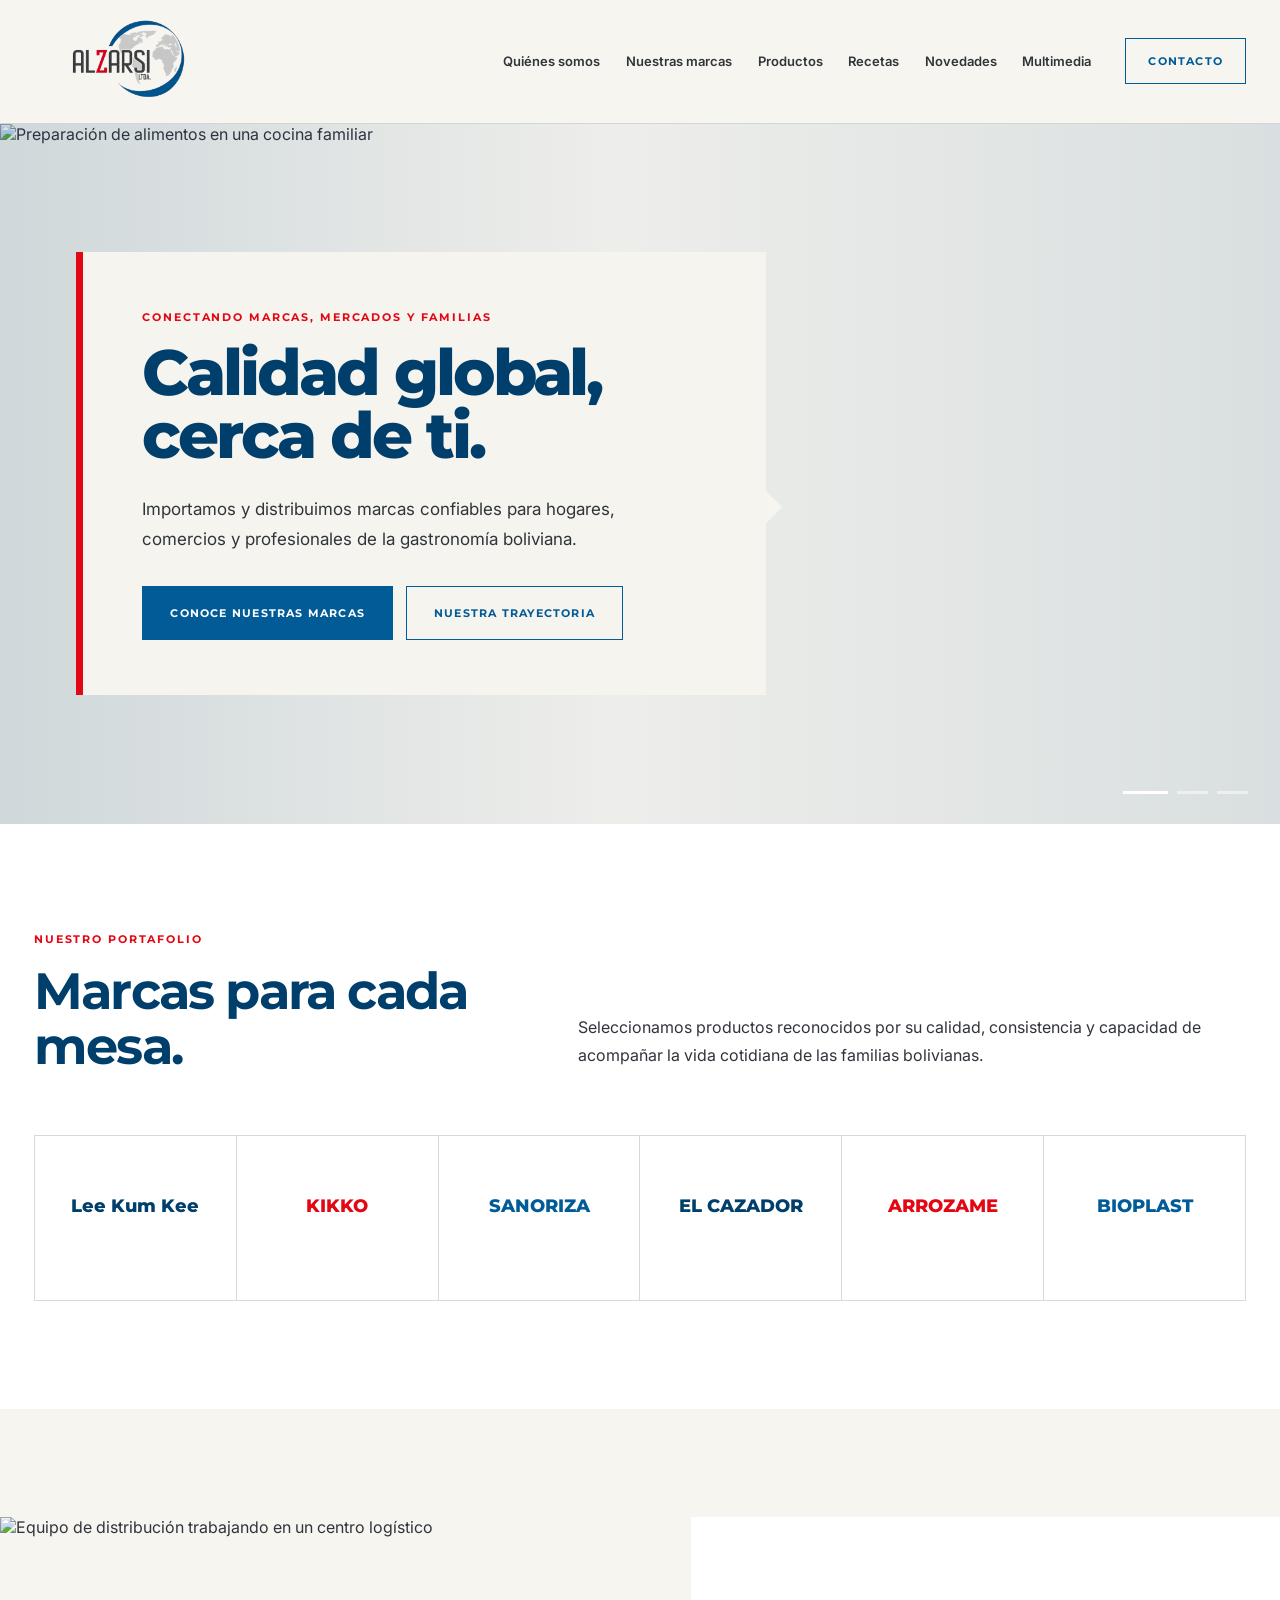
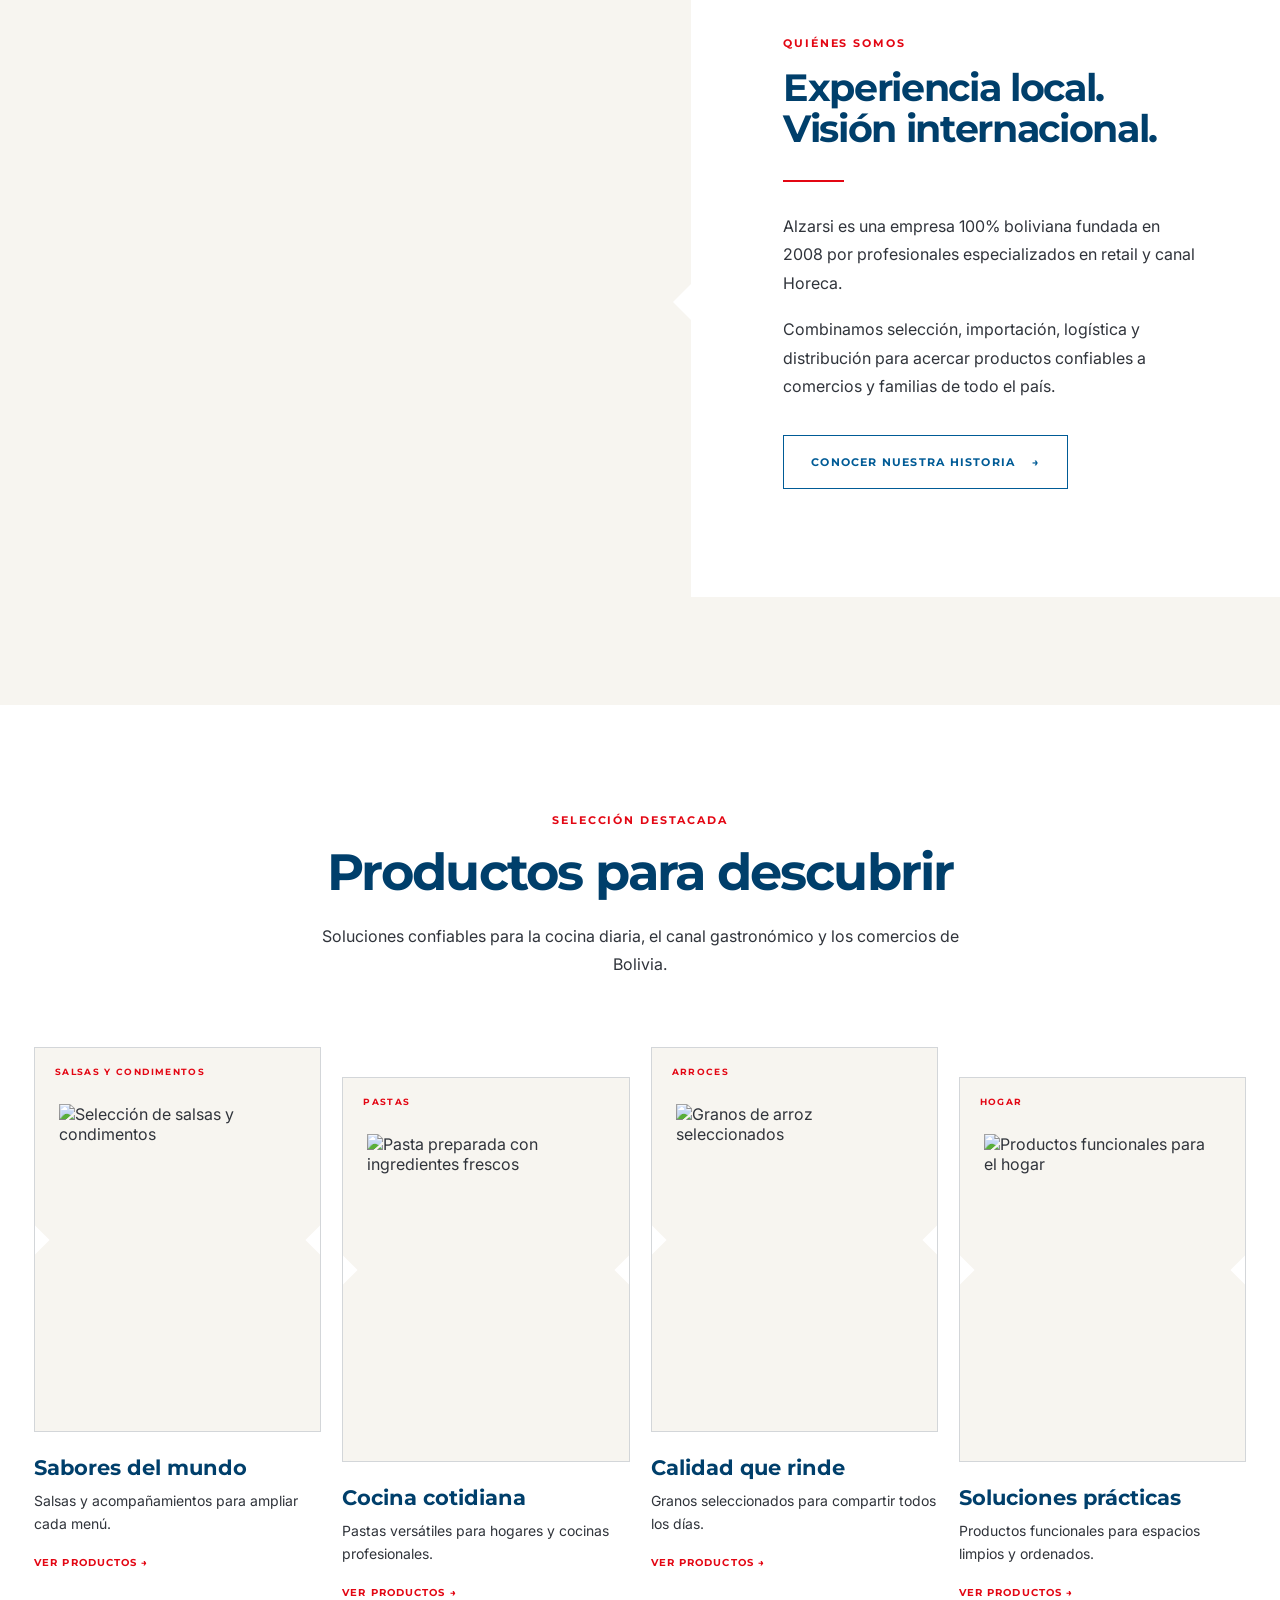
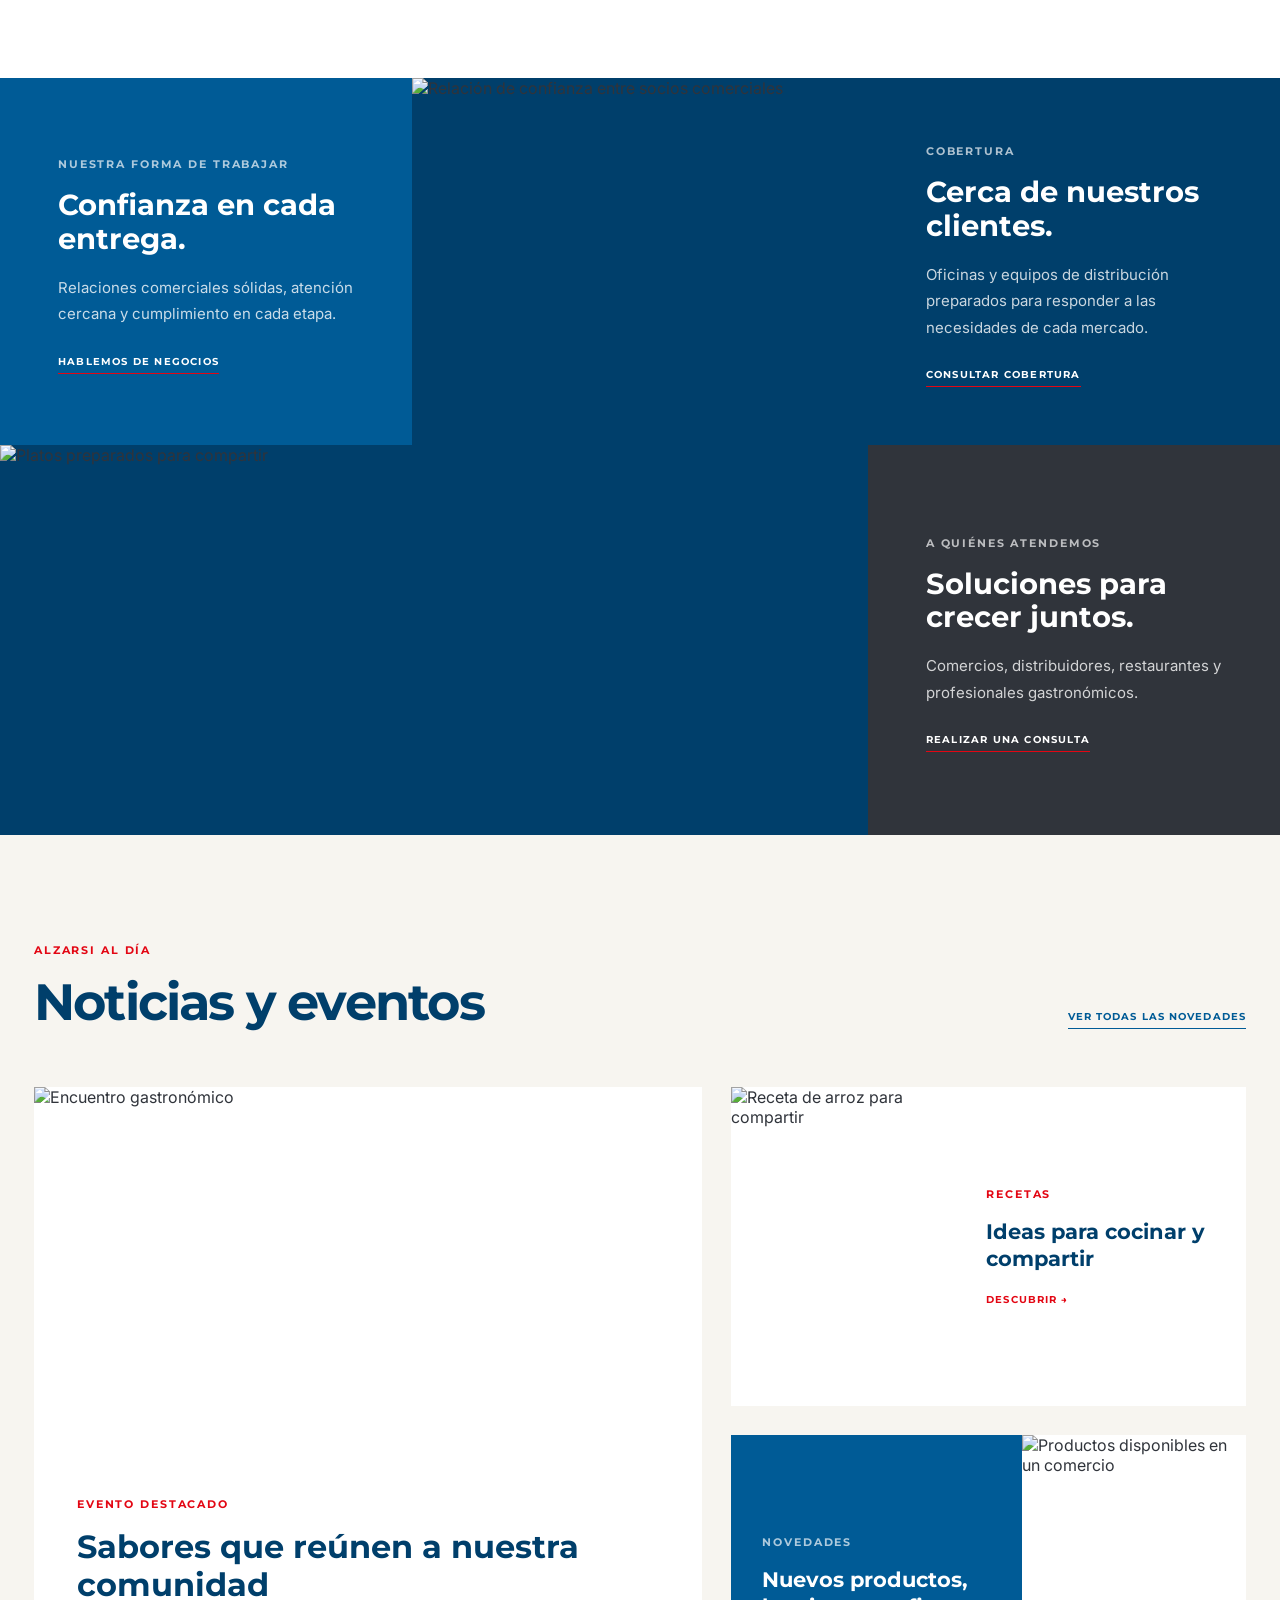
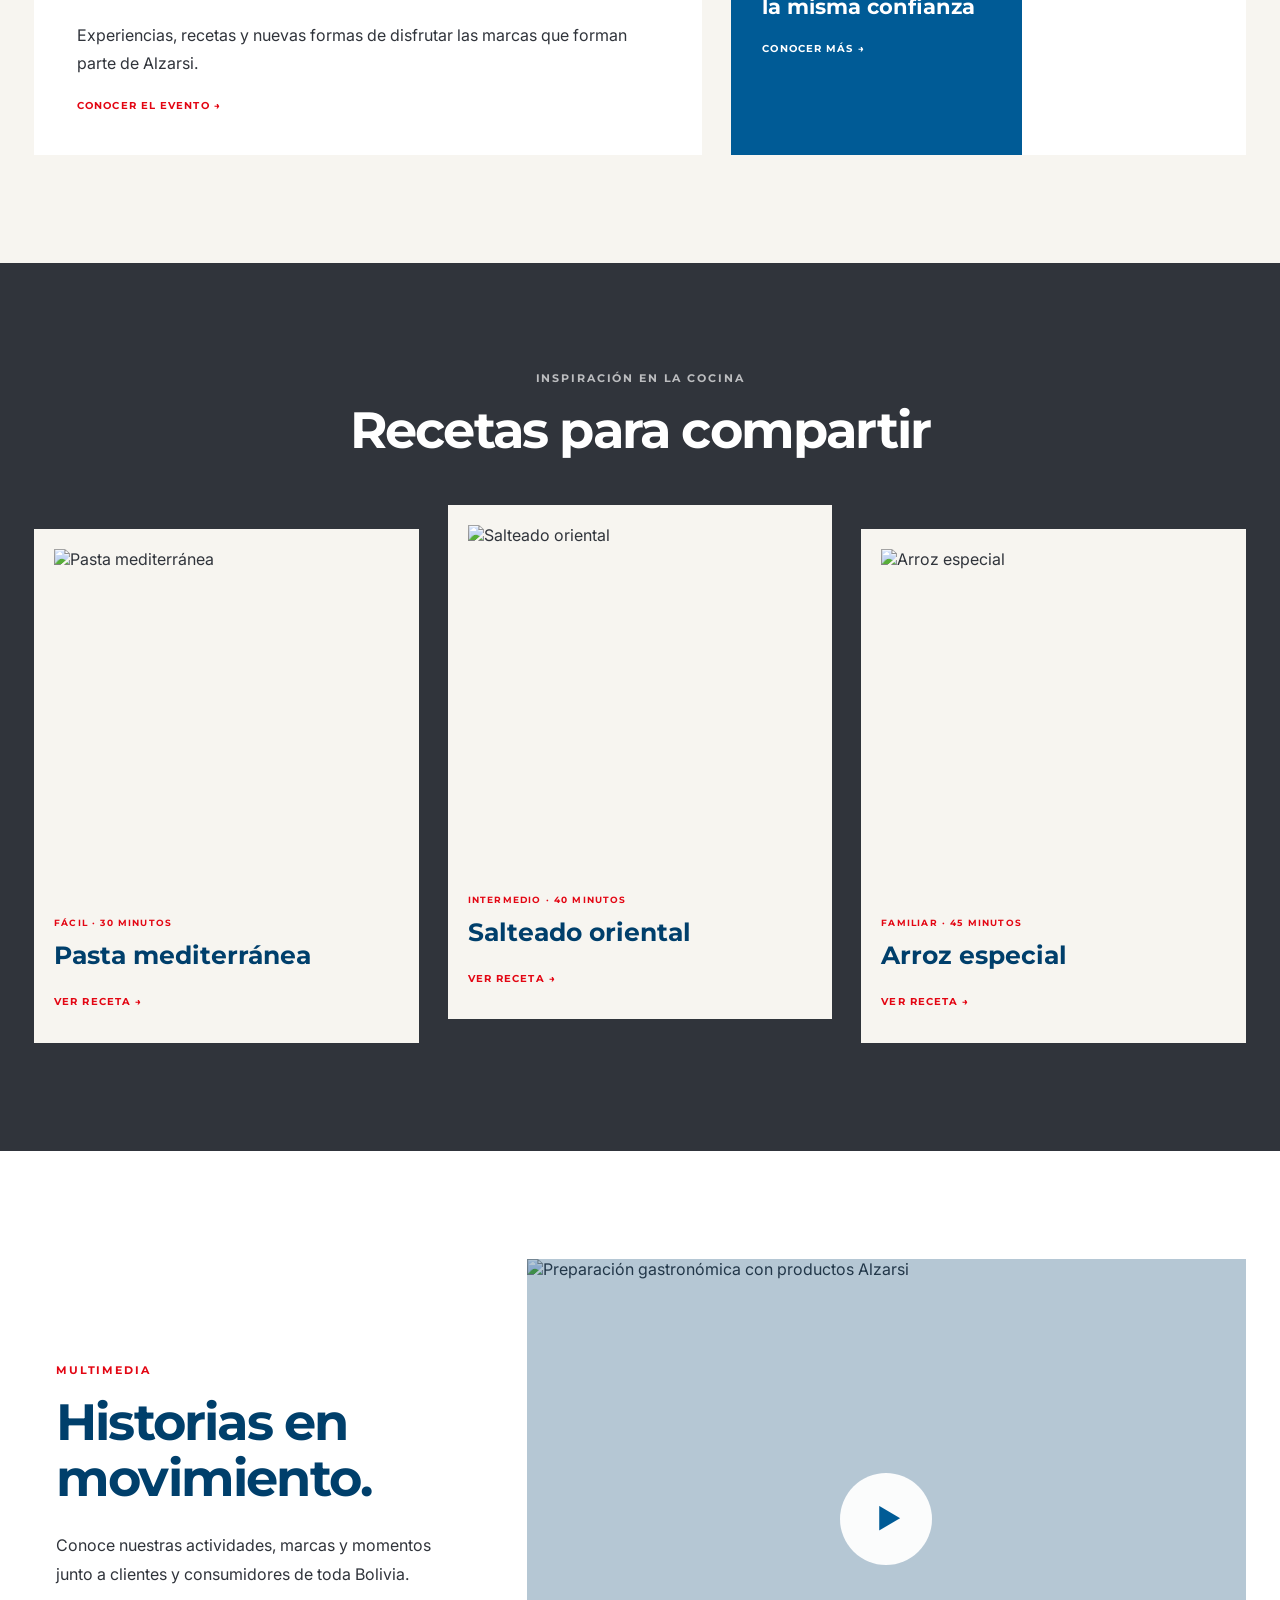
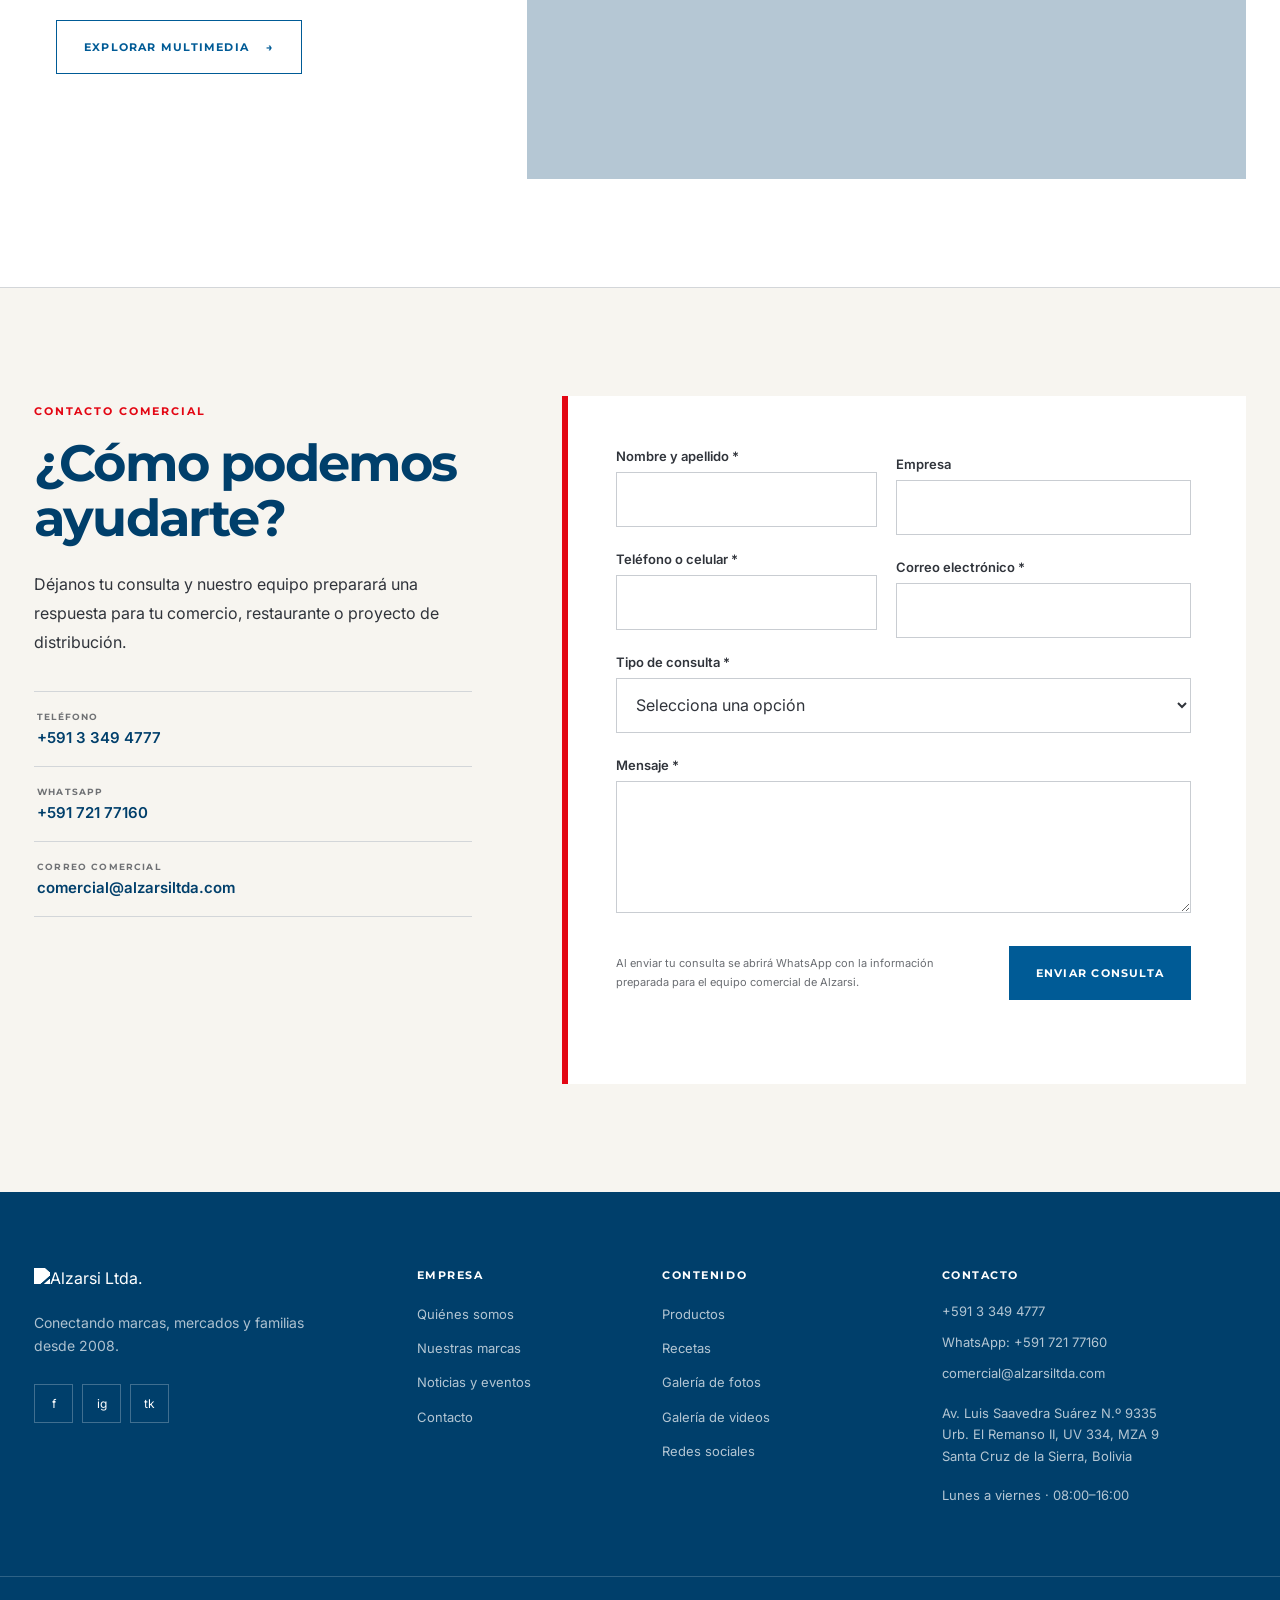
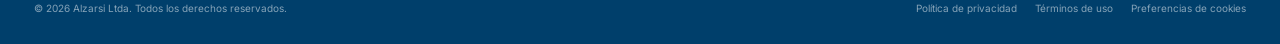
==== commit e9bab39a: "fixed hero banner slide" ====
--- a/index.html
+++ b/index.html
@@ -20,7 +20,7 @@
   <header class="site-header surface-header" id="siteHeader">
     <div class="header-shell layout-shell">
       <a class="brand-link header-brand" href="#inicio" aria-label="Ir al inicio">
-        <img class="brand-logo" src="https://i.postimg.cc/brVxqShc/alzarsi-logo-final.png" alt="Alzarsi Ltda.">
+        <img class="brand-logo" src="assets/logo-alzarsi.png" alt="Alzarsi Ltda.">
       </a>
 
       <nav class="desktop-navigation navigation-main" aria-label="Navegación principal">
@@ -607,614 +607,4 @@
     </div>
   </footer>
 </body>
-</html>
-<!DOCTYPE html>
-<html lang="es">
-<head>
-  <meta charset="UTF-8">
-  <meta name="viewport" content="width=device-width, initial-scale=1.0">
-  <meta name="description" content="Alzarsi Ltda. importa y distribuye productos de consumo masivo para hogares, comercios y profesionales de Bolivia.">
-  <meta name="theme-color" content="#003F6B">
-
-  <title>Alzarsi Ltda. | Marcas globales, valor local</title>
-
-  <link rel="preconnect" href="https://fonts.googleapis.com">
-  <link rel="preconnect" href="https://fonts.gstatic.com" crossorigin>
-  <link href="https://fonts.googleapis.com/css2?family=Inter:wght@400;500;600&family=Montserrat:wght@600;700;800&display=swap" rel="stylesheet">
-
-  <link rel="stylesheet" href="styles.css">
-  <script src="script.js" defer></script>
-</head>
-
-<body>
-  <header class="site-header surface-header" id="siteHeader">
-    <div class="header-shell layout-shell">
-      <a class="brand-link header-brand" href="#inicio" aria-label="Ir al inicio">
-        <img class="brand-logo" src="assets/Alzarsi-logo.png" alt="Alzarsi Ltda.">
-      </a>
-
-      <nav class="desktop-navigation navigation-main" aria-label="Navegación principal">
-        <a class="navigation-link" href="#empresa">Quiénes somos</a>
-        <a class="navigation-link" href="#marcas">Nuestras marcas</a>
-        <a class="navigation-link" href="#productos">Productos</a>
-        <a class="navigation-link" href="#recetas">Recetas</a>
-        <a class="navigation-link" href="#novedades">Novedades</a>
-        <a class="navigation-link" href="#multimedia">Multimedia</a>
-      </nav>
-
-      <div class="header-actions">
-        <a class="button-contact header-contact" href="#contacto">Contacto</a>
-
-        <button
-          class="menu-trigger"
-          id="menuButton"
-          type="button"
-          aria-expanded="false"
-          aria-controls="mobileMenu"
-          aria-label="Abrir menú"
-        >
-          <span class="menu-lines" aria-hidden="true">
-            <span></span>
-            <span></span>
-            <span></span>
-          </span>
-        </button>
-      </div>
-    </div>
-
-    <nav class="mobile-navigation" id="mobileMenu" aria-label="Navegación móvil">
-      <div class="mobile-navigation-inner layout-shell">
-        <a class="mobile-navigation-link" href="#empresa">Quiénes somos</a>
-        <a class="mobile-navigation-link" href="#marcas">Nuestras marcas</a>
-        <a class="mobile-navigation-link" href="#productos">Productos</a>
-        <a class="mobile-navigation-link" href="#recetas">Recetas</a>
-        <a class="mobile-navigation-link" href="#novedades">Novedades</a>
-        <a class="mobile-navigation-link" href="#multimedia">Multimedia</a>
-        <a class="mobile-navigation-contact" href="#contacto">Contactar a Alzarsi</a>
-      </div>
-    </nav>
-  </header>
-
-  <main>
-    <section class="hero-section" id="inicio">
-      <div class="hero-media">
-        <div class="hero-slide is-active" data-slide="0">
-          <img
-            class="hero-image"
-            src="https://images.unsplash.com/photo-1556910103-1c02745aae4d?auto=format&fit=crop&w=1900&q=88"
-            alt="Preparación de alimentos en una cocina familiar"
-          >
-        </div>
-
-        <div class="hero-slide" data-slide="1">
-          <img
-            class="hero-image"
-            src="https://images.unsplash.com/photo-1601599561213-832382fd07ba?auto=format&fit=crop&w=1900&q=88"
-            alt="Operación logística y distribución de productos"
-          >
-        </div>
-
-        <div class="hero-slide" data-slide="2">
-          <img
-            class="hero-image"
-            src="https://images.unsplash.com/photo-1542838132-92c53300491e?auto=format&fit=crop&w=1900&q=88"
-            alt="Consumidora seleccionando productos en un comercio"
-          >
-        </div>
-
-        <div class="hero-overlay"></div>
-      </div>
-
-      <div class="hero-content layout-shell">
-        <div class="hero-panel editorial-notch">
-          <p class="eyebrow hero-eyebrow">Conectando marcas, mercados y familias</p>
-
-          <h1 class="hero-title">
-            Calidad global,<br>
-            cerca de ti.
-          </h1>
-
-          <p class="hero-description">
-            Importamos y distribuimos marcas confiables para hogares, comercios
-            y profesionales de la gastronomía boliviana.
-          </p>
-
-          <div class="hero-buttons">
-            <a class="button-primary" href="#marcas">Conoce nuestras marcas</a>
-            <a class="button-secondary" href="#empresa">Nuestra trayectoria</a>
-          </div>
-        </div>
-      </div>
-
-      <div class="hero-pagination">
-        <button class="hero-dot is-active" data-slide-to="0" aria-label="Mostrar imagen 1"></button>
-        <button class="hero-dot" data-slide-to="1" aria-label="Mostrar imagen 2"></button>
-        <button class="hero-dot" data-slide-to="2" aria-label="Mostrar imagen 3"></button>
-      </div>
-    </section>
-
-    <section class="brands-section section-space" id="marcas">
-      <div class="layout-shell">
-        <div class="section-heading editorial-heading">
-          <div class="heading-primary">
-            <p class="eyebrow">Nuestro portafolio</p>
-            <h2 class="section-title">Marcas para cada mesa.</h2>
-          </div>
-
-          <p class="heading-description">
-            Seleccionamos productos reconocidos por su calidad, consistencia y
-            capacidad de acompañar la vida cotidiana de las familias bolivianas.
-          </p>
-        </div>
-
-        <div class="brand-grid">
-          <a class="brand-cell offset-small" href="#">
-            <span class="brand-name">Lee Kum Kee</span>
-            <span class="brand-action">Conocer marca</span>
-          </a>
-
-          <a class="brand-cell" href="#">
-            <span class="brand-name brand-red">KIKKO</span>
-            <span class="brand-action">Conocer marca</span>
-          </a>
-
-          <a class="brand-cell offset-medium" href="#">
-            <span class="brand-name brand-blue">SANORIZA</span>
-            <span class="brand-action">Conocer marca</span>
-          </a>
-
-          <a class="brand-cell" href="#">
-            <span class="brand-name">EL CAZADOR</span>
-            <span class="brand-action">Conocer marca</span>
-          </a>
-
-          <a class="brand-cell offset-small" href="#">
-            <span class="brand-name brand-red">ARROZAME</span>
-            <span class="brand-action">Conocer marca</span>
-          </a>
-
-          <a class="brand-cell" href="#">
-            <span class="brand-name brand-blue">BIOPLAST</span>
-            <span class="brand-action">Conocer marca</span>
-          </a>
-        </div>
-      </div>
-    </section>
-
-    <section class="company-section section-space" id="empresa">
-      <div class="company-layout layout-shell-wide">
-        <div class="company-image image-reveal">
-          <img
-            src="https://images.unsplash.com/photo-1586528116311-ad8dd3c8310d?auto=format&fit=crop&w=1500&q=88"
-            alt="Equipo de distribución trabajando en un centro logístico"
-          >
-        </div>
-
-        <div class="company-copy">
-          <div class="company-copy-inner">
-            <p class="eyebrow">Quiénes somos</p>
-
-            <h2 class="section-title">
-              Experiencia local.<br>
-              Visión internacional.
-            </h2>
-
-            <span class="short-rule"></span>
-
-            <p>
-              Alzarsi es una empresa 100% boliviana fundada en 2008 por
-              profesionales especializados en retail y canal Horeca.
-            </p>
-
-            <p>
-              Combinamos selección, importación, logística y distribución para
-              acercar productos confiables a comercios y familias de todo el país.
-            </p>
-
-            <a class="button-outline" href="#">Conocer nuestra historia <span>→</span></a>
-          </div>
-        </div>
-      </div>
-    </section>
-
-    <section class="products-section section-space" id="productos">
-      <div class="layout-shell">
-        <div class="section-heading centered-heading">
-          <p class="eyebrow">Selección destacada</p>
-          <h2 class="section-title">Productos para descubrir</h2>
-          <p>
-            Soluciones confiables para la cocina diaria, el canal gastronómico
-            y los comercios de Bolivia.
-          </p>
-        </div>
-
-        <div class="product-grid">
-          <article class="product-card">
-            <div class="product-image product-notch">
-              <span class="product-category">Salsas y condimentos</span>
-              <img
-                src="https://images.unsplash.com/photo-1612257999756-2d5b4eb2f8ab?auto=format&fit=crop&w=800&q=86"
-                alt="Selección de salsas y condimentos"
-              >
-            </div>
-            <h3>Sabores del mundo</h3>
-            <p>Salsas y acompañamientos para ampliar cada menú.</p>
-            <a href="#">Ver productos <span>→</span></a>
-          </article>
-
-          <article class="product-card product-shift">
-            <div class="product-image product-notch">
-              <span class="product-category">Pastas</span>
-              <img
-                src="https://images.unsplash.com/photo-1551892374-ecf8754cf8b0?auto=format&fit=crop&w=800&q=86"
-                alt="Pasta preparada con ingredientes frescos"
-              >
-            </div>
-            <h3>Cocina cotidiana</h3>
-            <p>Pastas versátiles para hogares y cocinas profesionales.</p>
-            <a href="#">Ver productos <span>→</span></a>
-          </article>
-
-          <article class="product-card">
-            <div class="product-image product-notch">
-              <span class="product-category">Arroces</span>
-              <img
-                src="https://images.unsplash.com/photo-1536304993881-ff6e9eefa2a6?auto=format&fit=crop&w=800&q=86"
-                alt="Granos de arroz seleccionados"
-              >
-            </div>
-            <h3>Calidad que rinde</h3>
-            <p>Granos seleccionados para compartir todos los días.</p>
-            <a href="#">Ver productos <span>→</span></a>
-          </article>
-
-          <article class="product-card product-shift">
-            <div class="product-image product-notch">
-              <span class="product-category">Hogar</span>
-              <img
-                src="https://images.unsplash.com/photo-1583947581924-860bda6a26df?auto=format&fit=crop&w=800&q=86"
-                alt="Productos funcionales para el hogar"
-              >
-            </div>
-            <h3>Soluciones prácticas</h3>
-            <p>Productos funcionales para espacios limpios y ordenados.</p>
-            <a href="#">Ver productos <span>→</span></a>
-          </article>
-        </div>
-      </div>
-    </section>
-
-    <section class="value-mosaic">
-      <div class="mosaic-layout layout-shell-wide">
-        <article class="mosaic-copy mosaic-blue">
-          <div>
-            <p class="eyebrow eyebrow-light">Nuestra forma de trabajar</p>
-            <h2>Confianza en cada entrega.</h2>
-            <p>
-              Relaciones comerciales sólidas, atención cercana y cumplimiento
-              en cada etapa.
-            </p>
-            <a href="#contacto">Hablemos de negocios</a>
-          </div>
-        </article>
-
-        <div class="mosaic-image image-reveal">
-          <img
-            src="https://images.unsplash.com/photo-1556740749-887f6717d7e4?auto=format&fit=crop&w=1100&q=86"
-            alt="Relación de confianza entre socios comerciales"
-          >
-        </div>
-
-        <article class="mosaic-copy mosaic-deep">
-          <div>
-            <p class="eyebrow eyebrow-light">Cobertura</p>
-            <h2>Cerca de nuestros clientes.</h2>
-            <p>
-              Oficinas y equipos de distribución preparados para responder a
-              las necesidades de cada mercado.
-            </p>
-            <a href="#contacto">Consultar cobertura</a>
-          </div>
-        </article>
-
-        <div class="mosaic-image wide-image image-reveal">
-          <img
-            src="https://images.unsplash.com/photo-1515003197210-e0cd71810b5f?auto=format&fit=crop&w=1300&q=86"
-            alt="Platos preparados para compartir"
-          >
-        </div>
-
-        <article class="mosaic-copy mosaic-graphite">
-          <div>
-            <p class="eyebrow eyebrow-light">A quiénes atendemos</p>
-            <h2>Soluciones para crecer juntos.</h2>
-            <p>
-              Comercios, distribuidores, restaurantes y profesionales
-              gastronómicos.
-            </p>
-            <a href="#contacto">Realizar una consulta</a>
-          </div>
-        </article>
-      </div>
-    </section>
-
-    <section class="news-section section-space" id="novedades">
-      <div class="layout-shell">
-        <div class="section-heading news-heading">
-          <div>
-            <p class="eyebrow">Alzarsi al día</p>
-            <h2 class="section-title">Noticias y eventos</h2>
-          </div>
-          <a class="text-link" href="#">Ver todas las novedades</a>
-        </div>
-
-        <div class="news-layout">
-          <article class="news-feature">
-            <div class="news-image image-reveal">
-              <img
-                src="https://images.unsplash.com/photo-1533777857889-4be7c70b33f7?auto=format&fit=crop&w=1400&q=86"
-                alt="Encuentro gastronómico"
-              >
-            </div>
-
-            <div class="news-content">
-              <p class="eyebrow">Evento destacado</p>
-              <h3>Sabores que reúnen a nuestra comunidad</h3>
-              <p>
-                Experiencias, recetas y nuevas formas de disfrutar las marcas
-                que forman parte de Alzarsi.
-              </p>
-              <a href="#">Conocer el evento <span>→</span></a>
-            </div>
-          </article>
-
-          <div class="news-secondary">
-            <article class="news-compact">
-              <div class="compact-image image-reveal">
-                <img
-                  src="https://images.unsplash.com/photo-1603133872878-684f208fb84b?auto=format&fit=crop&w=850&q=86"
-                  alt="Receta de arroz para compartir"
-                >
-              </div>
-              <div class="compact-copy">
-                <p class="eyebrow">Recetas</p>
-                <h3>Ideas para cocinar y compartir</h3>
-                <a href="#recetas">Descubrir <span>→</span></a>
-              </div>
-            </article>
-
-            <article class="news-compact reverse-compact">
-              <div class="compact-copy blue-compact">
-                <p class="eyebrow eyebrow-light">Novedades</p>
-                <h3>Nuevos productos, la misma confianza</h3>
-                <a href="#productos">Conocer más <span>→</span></a>
-              </div>
-              <div class="compact-image image-reveal">
-                <img
-                  src="https://images.unsplash.com/photo-1608686207856-001b95cf60ca?auto=format&fit=crop&w=850&q=86"
-                  alt="Productos disponibles en un comercio"
-                >
-              </div>
-            </article>
-          </div>
-        </div>
-      </div>
-    </section>
-
-    <section class="recipes-section section-space" id="recetas">
-      <div class="layout-shell">
-        <div class="centered-heading section-heading light-heading">
-          <p class="eyebrow eyebrow-light">Inspiración en la cocina</p>
-          <h2 class="section-title">Recetas para compartir</h2>
-        </div>
-
-        <div class="recipe-grid">
-          <article class="recipe-card">
-            <div class="recipe-image image-reveal">
-              <img
-                src="https://images.unsplash.com/photo-1563379926898-05f4575a45d8?auto=format&fit=crop&w=900&q=86"
-                alt="Pasta mediterránea"
-              >
-            </div>
-            <p class="recipe-detail">Fácil · 30 minutos</p>
-            <h3>Pasta mediterránea</h3>
-            <a href="#">Ver receta <span>→</span></a>
-          </article>
-
-          <article class="recipe-card lifted-recipe">
-            <div class="recipe-image image-reveal">
-              <img
-                src="https://images.unsplash.com/photo-1515003197210-e0cd71810b5f?auto=format&fit=crop&w=900&q=86"
-                alt="Salteado oriental"
-              >
-            </div>
-            <p class="recipe-detail">Intermedio · 40 minutos</p>
-            <h3>Salteado oriental</h3>
-            <a href="#">Ver receta <span>→</span></a>
-          </article>
-
-          <article class="recipe-card">
-            <div class="recipe-image image-reveal">
-              <img
-                src="https://images.unsplash.com/photo-1603133872878-684f208fb84b?auto=format&fit=crop&w=900&q=86"
-                alt="Arroz especial"
-              >
-            </div>
-            <p class="recipe-detail">Familiar · 45 minutos</p>
-            <h3>Arroz especial</h3>
-            <a href="#">Ver receta <span>→</span></a>
-          </article>
-        </div>
-      </div>
-    </section>
-
-    <section class="multimedia-section section-space" id="multimedia">
-      <div class="multimedia-layout layout-shell">
-        <div class="multimedia-copy">
-          <p class="eyebrow">Multimedia</p>
-          <h2 class="section-title">Historias en movimiento.</h2>
-          <p>
-            Conoce nuestras actividades, marcas y momentos junto a clientes y
-            consumidores de toda Bolivia.
-          </p>
-          <a class="button-outline" href="#">Explorar multimedia <span>→</span></a>
-        </div>
-
-        <a class="video-feature image-reveal" href="#" aria-label="Explorar contenido multimedia">
-          <img
-            src="https://images.unsplash.com/photo-1556910103-1c02745aae4d?auto=format&fit=crop&w=1500&q=86"
-            alt="Preparación gastronómica con productos Alzarsi"
-          >
-          <span class="video-shade"></span>
-          <span class="video-button" aria-hidden="true">▶</span>
-        </a>
-      </div>
-    </section>
-
-    <section class="inquiry-section section-space" id="contacto">
-      <div class="inquiry-shell layout-shell">
-        <div class="inquiry-heading">
-          <p class="eyebrow">Contacto comercial</p>
-          <h2 class="section-title">¿Cómo podemos ayudarte?</h2>
-          <p>
-            Déjanos tu consulta y nuestro equipo preparará una respuesta para
-            tu comercio, restaurante o proyecto de distribución.
-          </p>
-
-          <div class="contact-details">
-            <a href="tel:+59133494777">
-              <span>Teléfono</span>
-              +591 3 349 4777
-            </a>
-
-            <a href="https://wa.me/59172177160" target="_blank" rel="noopener">
-              <span>WhatsApp</span>
-              +591 721 77160
-            </a>
-
-            <a href="mailto:comercial@alzarsiltda.com">
-              <span>Correo comercial</span>
-              comercial@alzarsiltda.com
-            </a>
-          </div>
-        </div>
-
-        <form class="inquiry-form" id="inquiryForm">
-          <div class="form-grid">
-            <label class="field-group">
-              <span>Nombre y apellido *</span>
-              <input type="text" name="name" autocomplete="name" required>
-            </label>
-
-            <label class="field-group shifted-field">
-              <span>Empresa</span>
-              <input type="text" name="company" autocomplete="organization">
-            </label>
-
-            <label class="field-group">
-              <span>Teléfono o celular *</span>
-              <input type="tel" name="phone" autocomplete="tel" required>
-            </label>
-
-            <label class="field-group shifted-field">
-              <span>Correo electrónico *</span>
-              <input type="email" name="email" autocomplete="email" required>
-            </label>
-
-            <label class="field-group full-field">
-              <span>Tipo de consulta *</span>
-              <select name="profile" required>
-                <option value="">Selecciona una opción</option>
-                <option value="Comercio o supermercado">Comercio o supermercado</option>
-                <option value="Restaurante o canal Horeca">Restaurante o canal Horeca</option>
-                <option value="Distribución">Distribución</option>
-                <option value="Consumidor final">Consumidor final</option>
-                <option value="Proveedor o marca">Proveedor o marca</option>
-                <option value="Otra consulta">Otra consulta</option>
-              </select>
-            </label>
-
-            <label class="field-group full-field">
-              <span>Mensaje *</span>
-              <textarea name="message" rows="5" required></textarea>
-            </label>
-          </div>
-
-          <div class="form-footer">
-            <p>
-              Al enviar tu consulta se abrirá WhatsApp con la información
-              preparada para el equipo comercial de Alzarsi.
-            </p>
-            <button class="button-primary form-button" type="submit">
-              Enviar consulta
-            </button>
-          </div>
-
-          <p class="form-status" id="formStatus" role="status" aria-live="polite"></p>
-        </form>
-      </div>
-    </section>
-  </main>
-
-  <footer class="site-footer">
-    <div class="footer-main layout-shell">
-      <div class="footer-brand">
-        <img src="assets/Alzarsi-logo-white.png" alt="Alzarsi Ltda.">
-        <p>
-          Conectando marcas, mercados y familias desde 2008.
-        </p>
-
-        <div class="social-links">
-          <a href="#" aria-label="Facebook">f</a>
-          <a href="#" aria-label="Instagram">ig</a>
-          <a href="#" aria-label="TikTok">tk</a>
-        </div>
-      </div>
-
-      <div class="footer-column">
-        <h3>Empresa</h3>
-        <a href="#empresa">Quiénes somos</a>
-        <a href="#marcas">Nuestras marcas</a>
-        <a href="#novedades">Noticias y eventos</a>
-        <a href="#contacto">Contacto</a>
-      </div>
-
-      <div class="footer-column">
-        <h3>Contenido</h3>
-        <a href="#productos">Productos</a>
-        <a href="#recetas">Recetas</a>
-        <a href="#multimedia">Galería de fotos</a>
-        <a href="#multimedia">Galería de videos</a>
-        <a href="#multimedia">Redes sociales</a>
-      </div>
-
-      <div class="footer-column contact-column">
-        <h3>Contacto</h3>
-        <a href="tel:+59133494777">+591 3 349 4777</a>
-        <a href="https://wa.me/59172177160" target="_blank" rel="noopener">
-          WhatsApp: +591 721 77160
-        </a>
-        <a href="mailto:comercial@alzarsiltda.com">
-          comercial@alzarsiltda.com
-        </a>
-        <p>
-          Av. Luis Saavedra Suárez N.º 9335<br>
-          Urb. El Remanso II, UV 334, MZA 9<br>
-          Santa Cruz de la Sierra, Bolivia
-        </p>
-        <p>Lunes a viernes · 08:00–16:00</p>
-      </div>
-    </div>
-
-    <div class="footer-bottom layout-shell">
-      <p>© <span id="currentYear"></span> Alzarsi Ltda. Todos los derechos reservados.</p>
-
-      <div>
-        <a href="#">Política de privacidad</a>
-        <a href="#">Términos de uso</a>
-        <a href="#">Preferencias de cookies</a>
-      </div>
-    </div>
-  </footer>
-</body>
 </html>
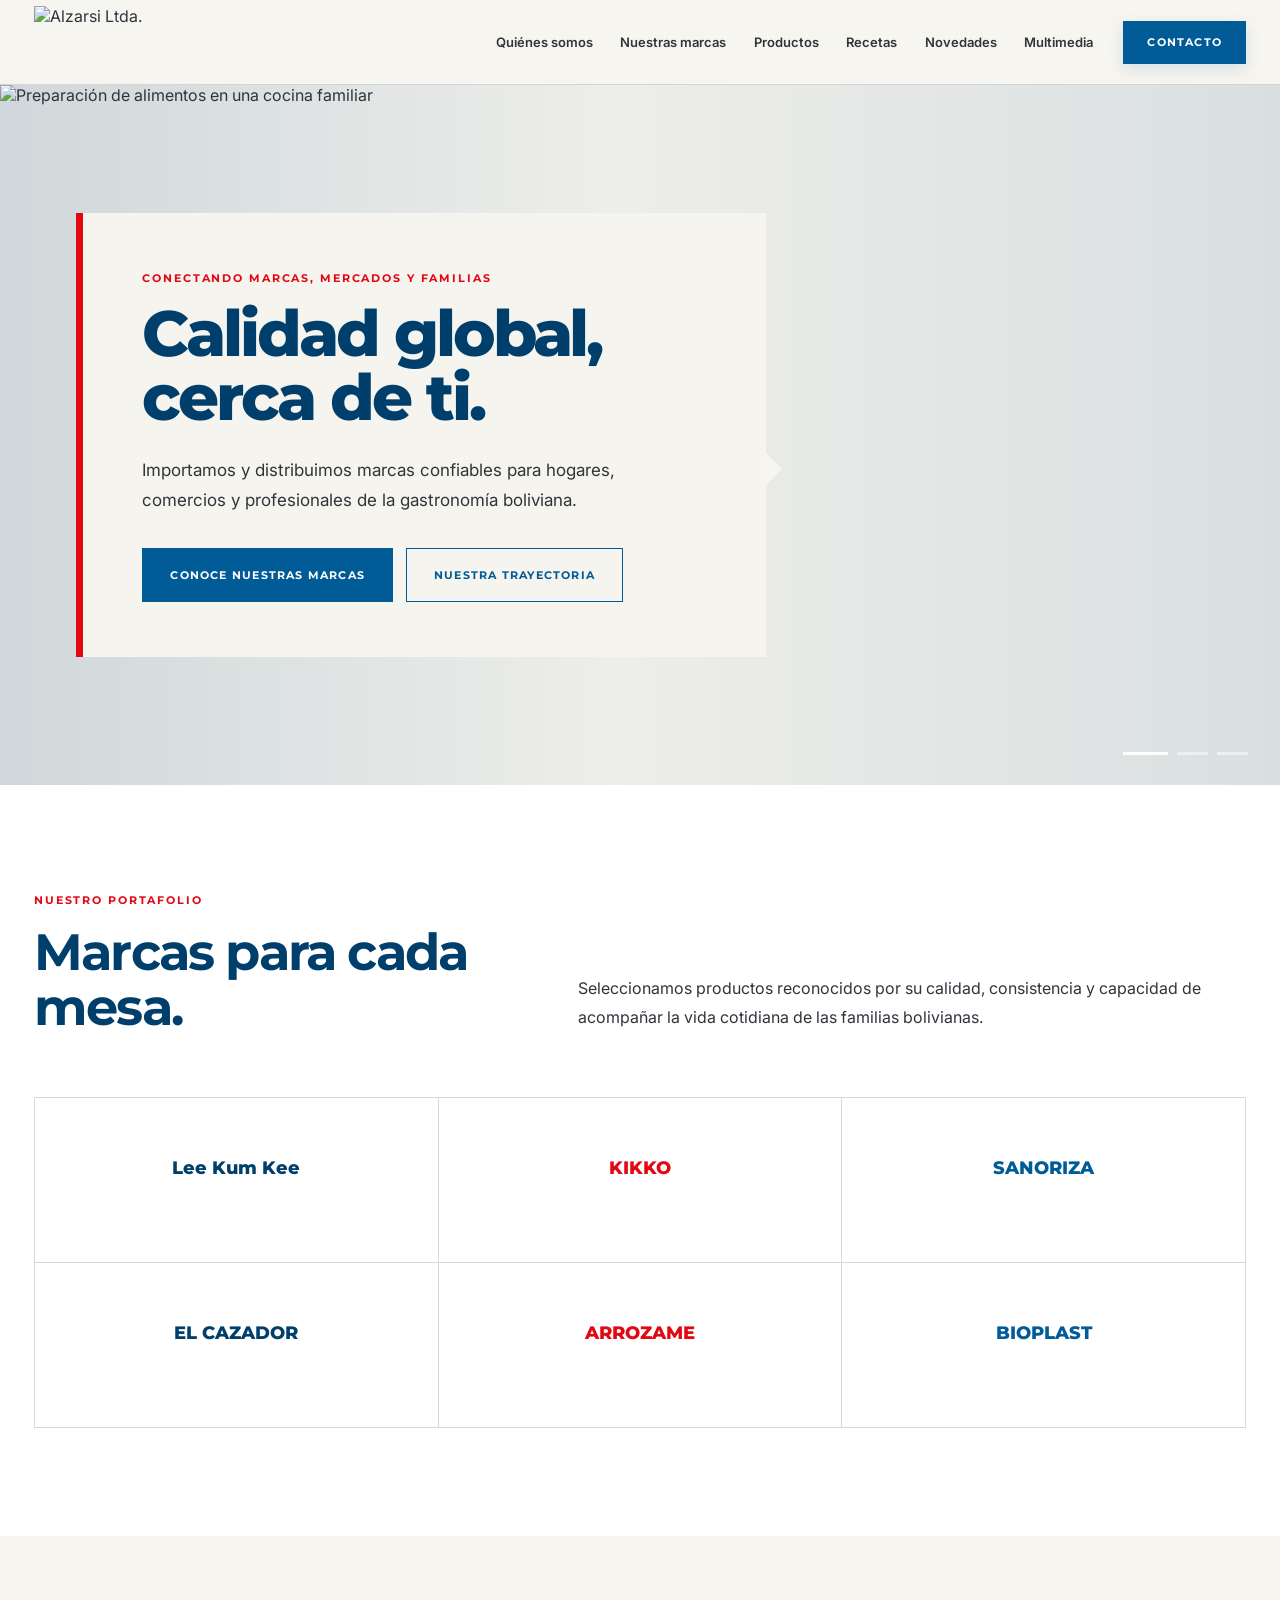
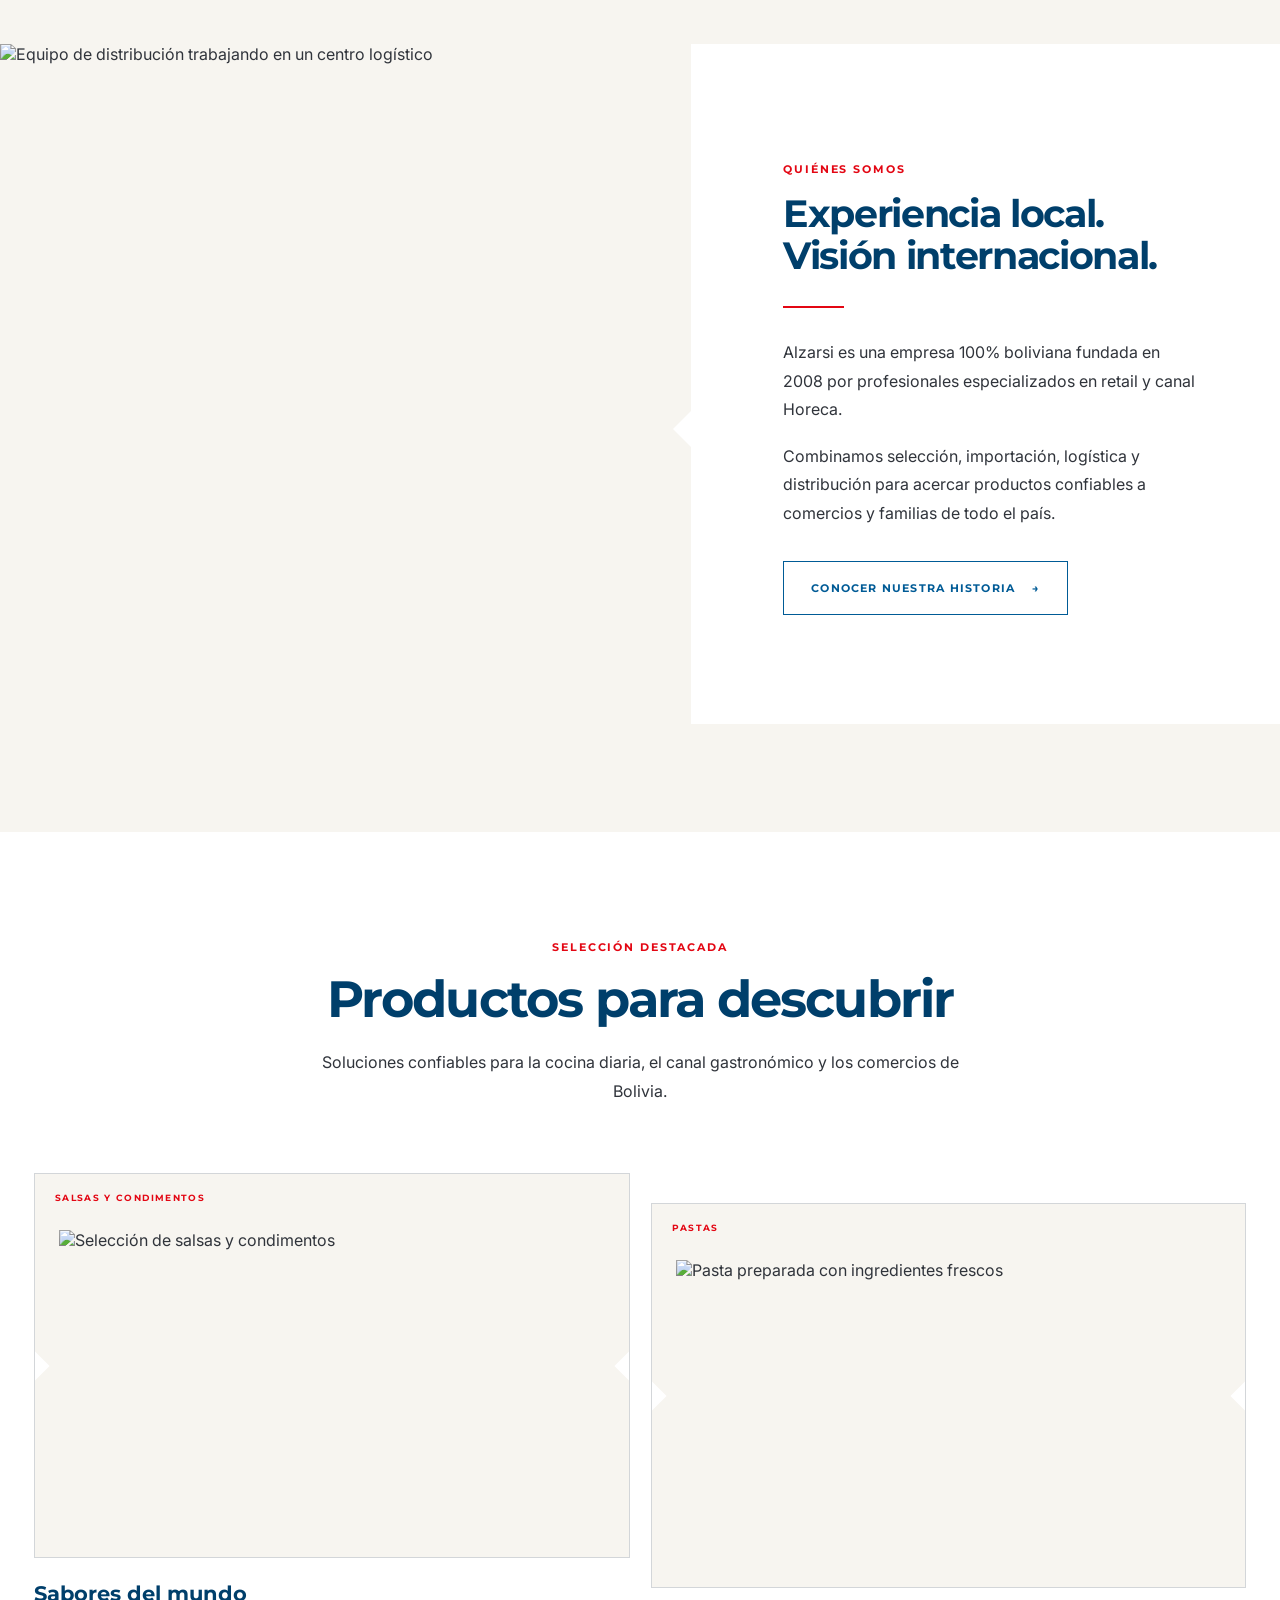
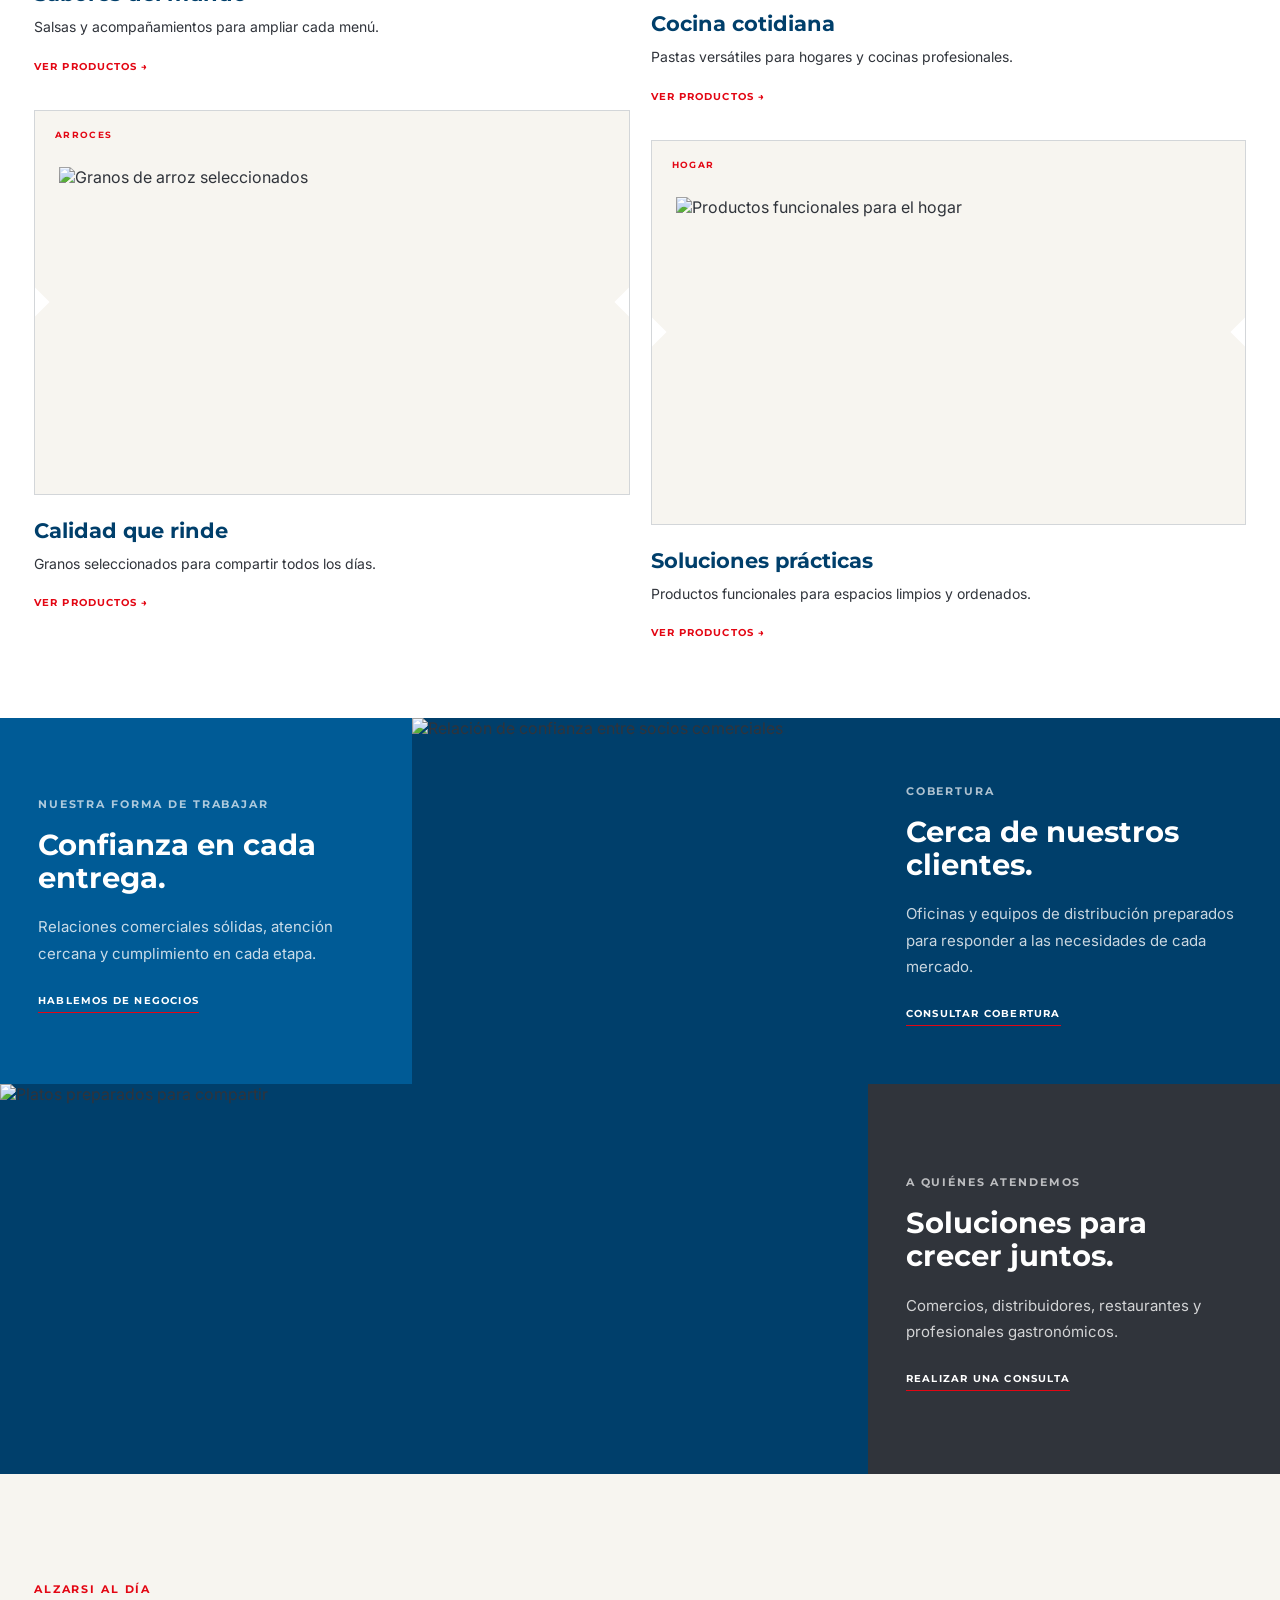
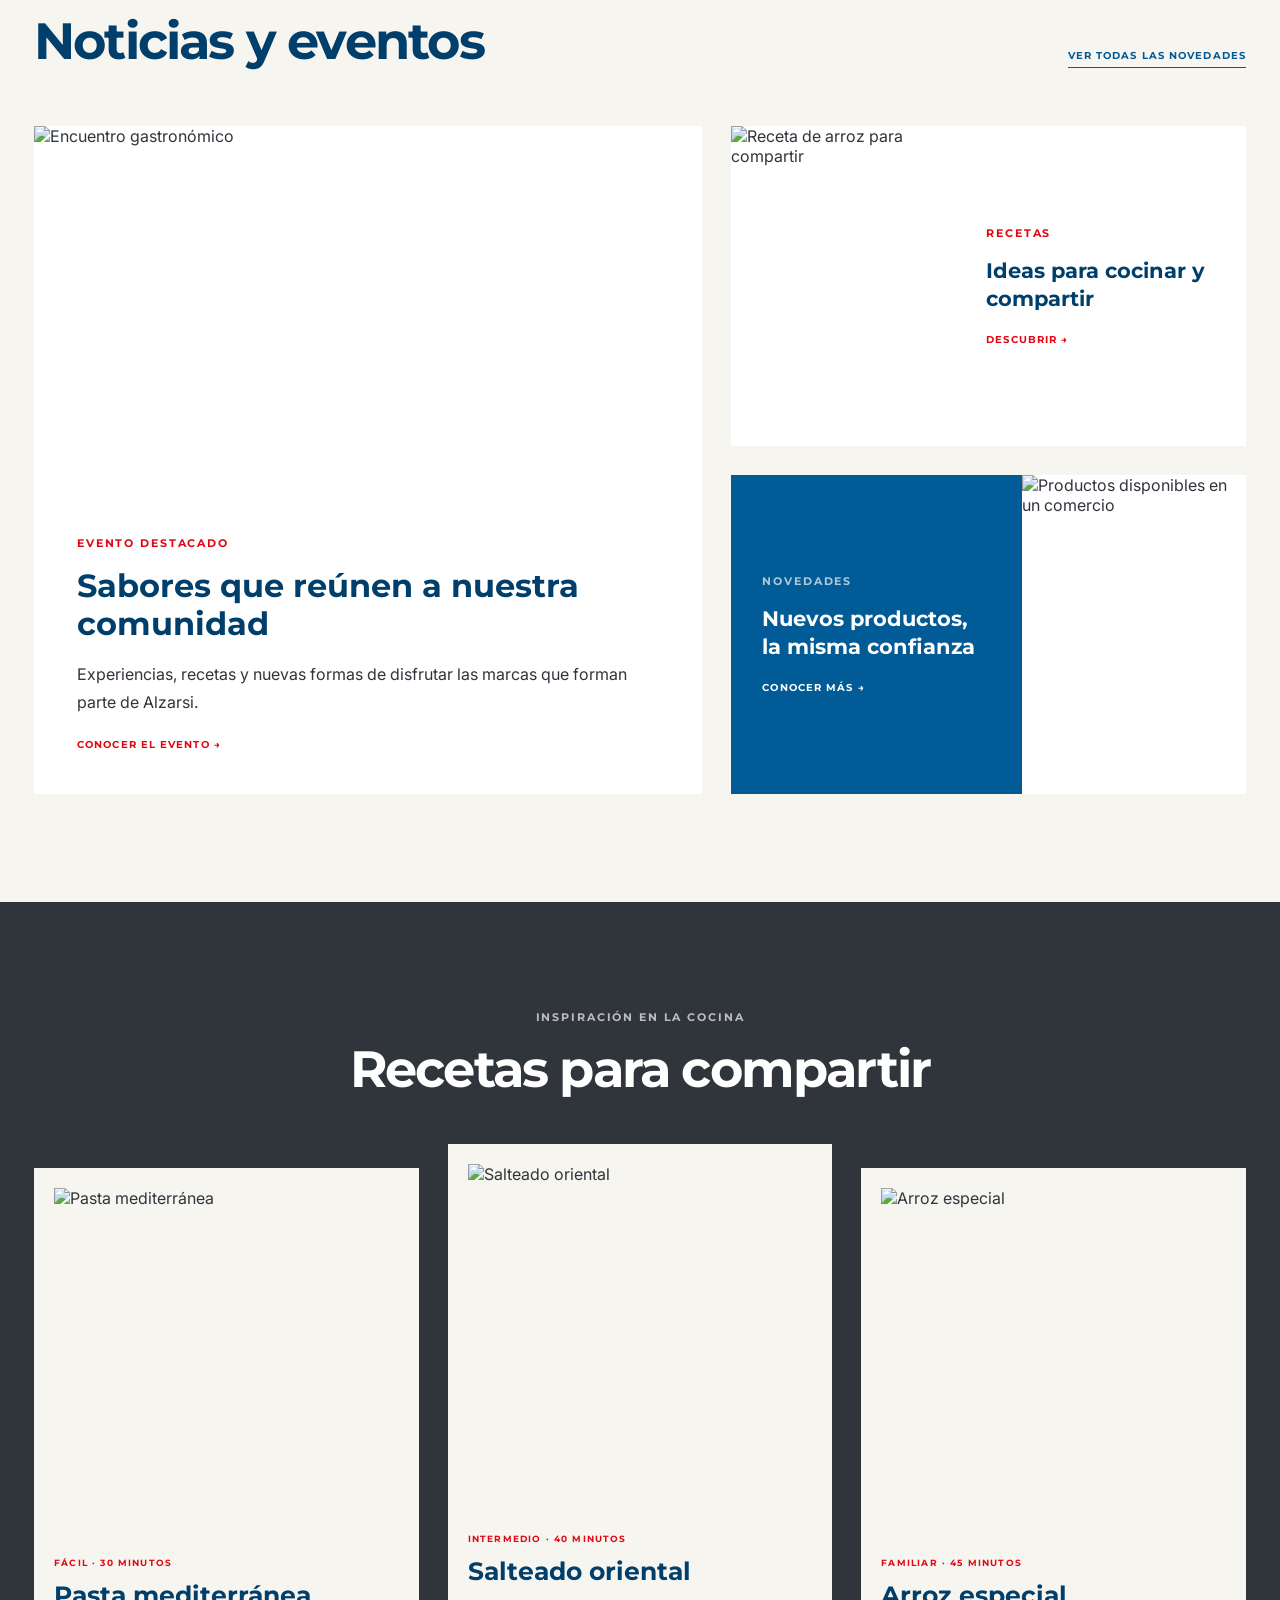
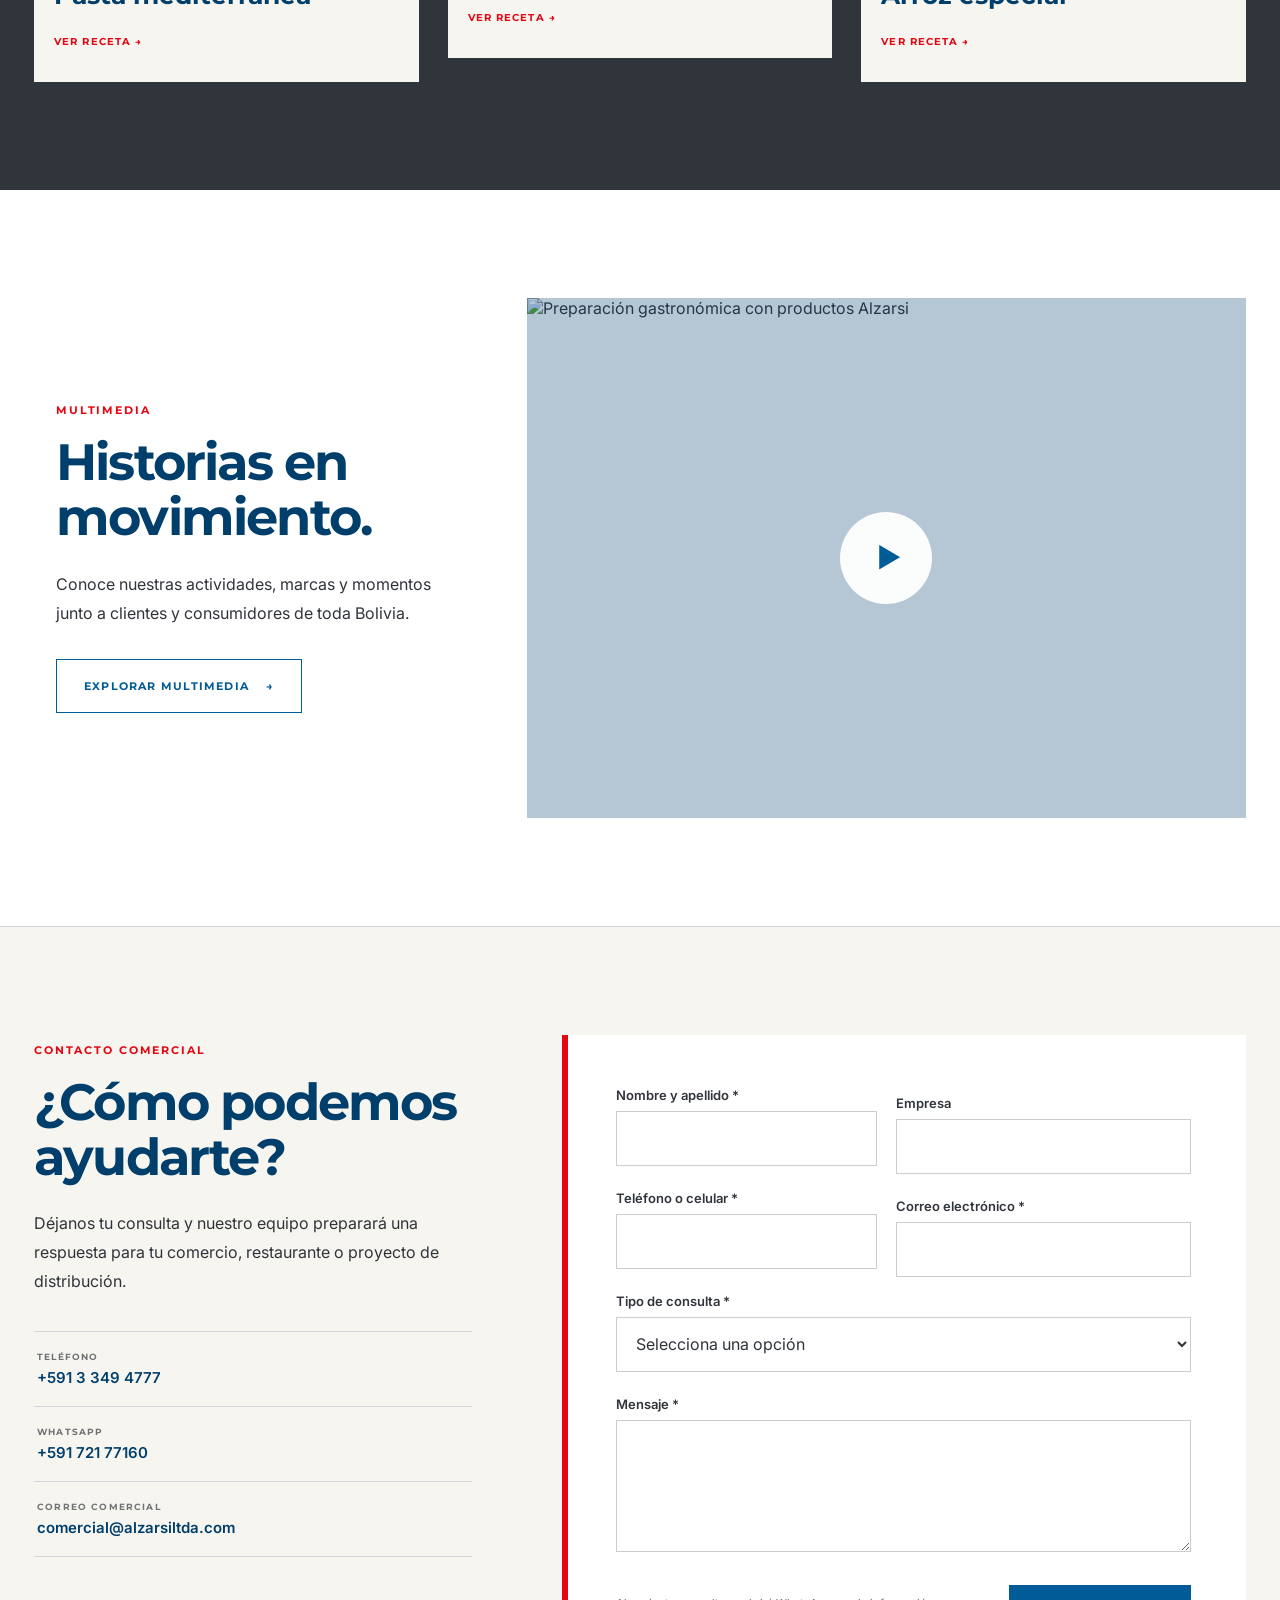
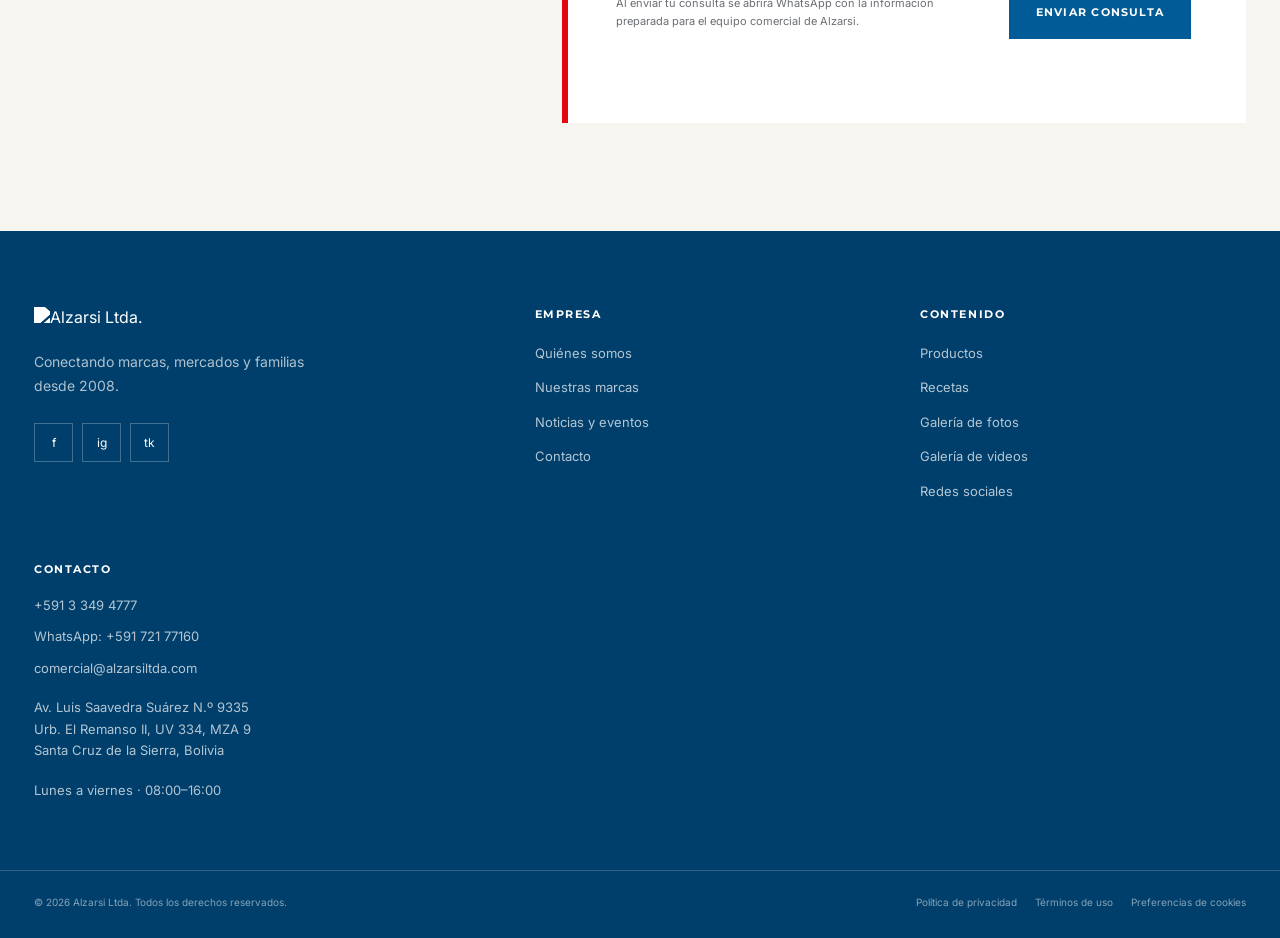
==== commit 0ff3eac6: "updated the alzarsi logo, nabar fixed" ====
--- a/index.html
+++ b/index.html
@@ -20,7 +20,7 @@
   <header class="site-header surface-header" id="siteHeader">
     <div class="header-shell layout-shell">
       <a class="brand-link header-brand" href="#inicio" aria-label="Ir al inicio">
-        <img class="brand-logo" src="assets/logo-alzarsi.png" alt="Alzarsi Ltda.">
+        <img class="brand-logo" src="assets/alzarsi-logo.png" alt="Alzarsi Ltda.">
       </a>
 
       <nav class="desktop-navigation navigation-main" aria-label="Navegación principal">
--- a/styles.css
+++ b/styles.css
@@ -1,1541 +1,1662 @@
-:root {
-  --alzarsi-blue: #005b96;
-  --alzarsi-deep: #003f6b;
-  --alzarsi-red: #e30613;
-  --alzarsi-graphite: #30343b;
-  --alzarsi-silver: #c9cdd2;
-  --alzarsi-ivory: #f7f5f0;
-  --white: #ffffff;
-  --page-width: 1370px;
-  --wide-width: 1510px;
-  --heading-font: "Montserrat", sans-serif;
-  --body-font: "Inter", sans-serif;
-  --border: 1px solid rgba(201, 205, 210, 0.78);
-}
-
-* {
-  box-sizing: border-box;
-}
-
-html {
-  scroll-behavior: smooth;
-}
-
-body {
-  background: var(--alzarsi-ivory);
-  color: var(--alzarsi-graphite);
-  font-family: var(--body-font);
-  margin: 0;
-  overflow-x: hidden;
-}
-
-body.menu-open {
-  overflow: hidden;
-}
-
-img {
-  display: block;
-  max-width: 100%;
-}
-
-a {
-  color: inherit;
-  text-decoration: none;
-}
-
-button,
-input,
-select,
-textarea {
-  font: inherit;
-}
-
-button,
-a,
-select {
-  -webkit-tap-highlight-color: transparent;
-}
-
-button {
-  cursor: pointer;
-}
-
-h1,
-h2,
-h3,
-p {
-  margin-top: 0;
-}
-
-h1,
-h2,
-h3 {
-  font-family: var(--heading-font);
-}
-
-.layout-shell {
-  margin-inline: auto;
-  max-width: var(--page-width);
-  padding-inline: 34px;
-  width: 100%;
-}
-
-.layout-shell-wide {
-  margin-inline: auto;
-  max-width: var(--wide-width);
-  width: 100%;
-}
-
-.section-space {
-  padding-block: 108px;
-}
-
-.site-header {
-  background: rgba(247, 245, 240, 0.97);
-  border-bottom: var(--border);
-  position: sticky;
-  top: 0;
-  transition: box-shadow 220ms ease, min-height 220ms ease;
-  z-index: 100;
-}
-
-.site-header.is-scrolled {
-  box-shadow: 0 10px 35px rgba(0, 63, 107, 0.08);
-}
-
-.header-shell {
-  align-items: center;
-  display: flex;
-  gap: 34px;
-  justify-content: space-between;
-  min-height: 104px;
-}
-
-.header-brand {
-  align-items: center;
-  display: flex;
-  flex-shrink: 0;
-}
-
-.brand-logo {
-  height: auto;
-  width: 184px;
-}
-
-.desktop-navigation {
-  align-items: center;
-  display: flex;
-  gap: clamp(20px, 2vw, 36px);
-  margin-left: auto;
-}
-
-.navigation-link {
-  color: var(--alzarsi-graphite);
-  font-size: 13px;
-  font-weight: 600;
-  padding-block: 43px;
-  position: relative;
-  white-space: nowrap;
-}
-
-.navigation-link::after {
-  background: var(--alzarsi-red);
-  bottom: 28px;
-  content: "";
-  height: 2px;
-  left: 0;
-  position: absolute;
-  transform: scaleX(0);
-  transform-origin: right;
-  transition: transform 240ms ease;
-  width: 100%;
-}
-
-.navigation-link:hover::after,
-.navigation-link:focus-visible::after {
-  transform: scaleX(1);
-  transform-origin: left;
-}
-
-.header-actions {
-  align-items: center;
-  display: flex;
-  gap: 12px;
-}
-
-.header-contact,
-.button-primary,
-.button-secondary,
-.button-outline {
-  align-items: center;
-  display: inline-flex;
-  font-family: var(--heading-font);
-  font-size: 11px;
-  font-weight: 700;
-  justify-content: center;
-  letter-spacing: 0.11em;
-  min-height: 54px;
-  padding: 15px 27px;
-  text-transform: uppercase;
-  transition: background 220ms ease, border-color 220ms ease, color 220ms ease;
-}
-
-.header-contact {
-  border: 1px solid var(--alzarsi-blue);
-  color: var(--alzarsi-blue);
-  min-height: 46px;
-  padding-inline: 22px;
-}
-
-.header-contact:hover {
-  background: var(--alzarsi-blue);
-  color: var(--white);
-}
-
-.menu-trigger {
-  background: transparent;
-  border: 1px solid var(--alzarsi-blue);
-  color: var(--alzarsi-blue);
-  display: none;
-  height: 46px;
-  place-items: center;
-  width: 46px;
-}
-
-.menu-lines {
-  display: grid;
-  gap: 5px;
-}
-
-.menu-lines span {
-  background: currentColor;
-  display: block;
-  height: 2px;
-  transform-origin: center;
-  transition: opacity 200ms ease, transform 200ms ease;
-  width: 21px;
-}
-
-.menu-trigger.is-open .menu-lines span:first-child {
-  transform: translateY(7px) rotate(45deg);
-}
-
-.menu-trigger.is-open .menu-lines span:nth-child(2) {
-  opacity: 0;
-}
-
-.menu-trigger.is-open .menu-lines span:last-child {
-  transform: translateY(-7px) rotate(-45deg);
-}
-
-.mobile-navigation {
-  display: grid;
-  grid-template-rows: 0fr;
-  opacity: 0;
-  transition: grid-template-rows 280ms ease, opacity 220ms ease;
-}
-
-.mobile-navigation-inner {
-  display: flex;
-  flex-direction: column;
-  overflow: hidden;
-}
-
-.mobile-navigation.is-open {
-  grid-template-rows: 1fr;
-  opacity: 1;
-}
-
-.mobile-navigation-link {
-  border-top: var(--border);
-  font-size: 14px;
-  font-weight: 500;
-  padding: 17px 2px;
-}
-
-.mobile-navigation-contact {
-  background: var(--alzarsi-blue);
-  color: var(--white);
-  font-family: var(--heading-font);
-  font-size: 11px;
-  font-weight: 700;
-  letter-spacing: 0.12em;
-  margin-block: 12px 25px;
-  padding: 17px 24px;
-  text-align: center;
-  text-transform: uppercase;
-}
-
-.hero-section {
-  min-height: 700px;
-  overflow: hidden;
-  position: relative;
-}
-
-.hero-media,
-.hero-slide,
-.hero-overlay {
-  inset: 0;
-  position: absolute;
-}
-
-.hero-slide {
-  opacity: 0;
-  transform: scale(1.03);
-  transition: opacity 900ms ease, transform 7s ease;
-}
-
-.hero-slide.is-active {
-  opacity: 1;
-  transform: scale(1);
-}
-
-.hero-image {
-  height: 100%;
-  object-fit: cover;
-  width: 100%;
-}
-
-.hero-overlay {
-  background: linear-gradient(
-    90deg,
-    rgba(0, 63, 107, 0.16) 0%,
-    rgba(0, 63, 107, 0.04) 48%,
-    rgba(0, 63, 107, 0.12) 100%
-  );
-}
-
-.hero-content {
-  align-items: center;
-  display: flex;
-  min-height: 700px;
-  position: relative;
-  z-index: 3;
-}
-
-.hero-panel {
-  background: rgba(247, 245, 240, 0.97);
-  border-left: 7px solid var(--alzarsi-red);
-  margin-left: 3.5%;
-  max-width: 690px;
-  padding: 58px 68px 55px 59px;
-  position: relative;
-  width: 100%;
-}
-
-.editorial-notch::after {
-  border-bottom: 16px solid transparent;
-  border-left: 16px solid var(--alzarsi-ivory);
-  border-top: 16px solid transparent;
-  content: "";
-  position: absolute;
-  right: -16px;
-  top: 54%;
-}
-
-.eyebrow {
-  color: var(--alzarsi-red);
-  font-family: var(--heading-font);
-  font-size: 11px;
-  font-weight: 700;
-  letter-spacing: 0.17em;
-  margin-bottom: 17px;
-  text-transform: uppercase;
-}
-
-.hero-title {
-  color: var(--alzarsi-deep);
-  font-size: clamp(44px, 5vw, 70px);
-  font-weight: 800;
-  letter-spacing: -0.048em;
-  line-height: 0.99;
-  margin-bottom: 27px;
-}
-
-.hero-description {
-  font-size: 17px;
-  line-height: 1.75;
-  margin-bottom: 32px;
-  max-width: 570px;
-}
-
-.hero-buttons {
-  align-items: center;
-  display: flex;
-  flex-wrap: wrap;
-  gap: 13px;
-}
-
-.button-primary {
-  background: var(--alzarsi-blue);
-  border: 1px solid var(--alzarsi-blue);
-  color: var(--white);
-}
-
-.button-primary:hover {
-  background: var(--alzarsi-deep);
-  border-color: var(--alzarsi-deep);
-}
-
-.button-secondary,
-.button-outline {
-  background: transparent;
-  border: 1px solid var(--alzarsi-blue);
-  color: var(--alzarsi-blue);
-}
-
-.button-secondary:hover,
-.button-outline:hover {
-  background: var(--alzarsi-blue);
-  color: var(--white);
-}
-
-.hero-pagination {
-  bottom: 30px;
-  display: flex;
-  gap: 9px;
-  position: absolute;
-  right: max(32px, calc((100vw - var(--page-width)) / 2 + 34px));
-  z-index: 4;
-}
-
-.hero-dot {
-  background: rgba(255, 255, 255, 0.48);
-  border: 0;
-  height: 3px;
-  padding: 0;
-  transition: background 200ms ease, width 200ms ease;
-  width: 31px;
-}
-
-.hero-dot.is-active {
-  background: var(--white);
-  width: 45px;
-}
-
-.brands-section {
-  background: var(--white);
-}
-
-.editorial-heading {
-  align-items: end;
-  display: grid;
-  gap: 80px;
-  grid-template-columns: 0.82fr 1.18fr;
-}
-
-.section-title {
-  color: var(--alzarsi-deep);
-  font-size: clamp(35px, 4vw, 54px);
-  font-weight: 700;
-  letter-spacing: -0.035em;
-  line-height: 1.08;
-  margin-bottom: 0;
-}
-
-.heading-description {
-  line-height: 1.8;
-  margin-bottom: 3px;
-  max-width: 700px;
-}
-
-.brand-grid {
-  border-left: var(--border);
-  border-top: var(--border);
-  display: grid;
-  grid-template-columns: repeat(6, 1fr);
-  margin-top: 62px;
-}
-
-.brand-cell {
-  align-items: center;
-  background: var(--white);
-  border-bottom: var(--border);
-  border-right: var(--border);
-  display: flex;
-  flex-direction: column;
-  justify-content: center;
-  min-height: 165px;
-  overflow: hidden;
-  padding: 28px 15px;
-  position: relative;
-  text-align: center;
-  transition: background 220ms ease, transform 220ms ease;
-}
-
-.brand-cell::after {
-  background: var(--alzarsi-red);
-  bottom: 0;
-  content: "";
-  height: 3px;
-  left: 0;
-  position: absolute;
-  transform: scaleX(0);
-  transform-origin: right;
-  transition: transform 240ms ease;
-  width: 100%;
-}
-
-.brand-cell:hover {
-  background: var(--alzarsi-ivory);
-}
-
-.brand-cell:hover::after {
-  transform: scaleX(1);
-  transform-origin: left;
-}
-
-.brand-name {
-  color: var(--alzarsi-deep);
-  font-family: var(--heading-font);
-  font-size: 18px;
-  font-weight: 800;
-}
-
-.brand-red {
-  color: var(--alzarsi-red);
-}
-
-.brand-blue {
-  color: var(--alzarsi-blue);
-}
-
-.brand-action {
-  color: var(--alzarsi-graphite);
-  font-size: 10px;
-  letter-spacing: 0.11em;
-  margin-top: 12px;
-  opacity: 0;
-  text-transform: uppercase;
-  transform: translateY(7px);
-  transition: opacity 220ms ease, transform 220ms ease;
-}
-
-.brand-cell:hover .brand-action {
-  opacity: 0.65;
-  transform: translateY(0);
-}
-
-.company-section {
-  background: var(--alzarsi-ivory);
-}
-
-.company-layout {
-  display: grid;
-  grid-template-columns: 1.08fr 0.92fr;
-}
-
-.company-image {
-  min-height: 680px;
-  overflow: hidden;
-}
-
-.company-image img,
-.image-reveal img {
-  height: 100%;
-  object-fit: cover;
-  transition: transform 750ms cubic-bezier(0.2, 0.7, 0.2, 1);
-  width: 100%;
-}
-
-.image-reveal:hover img {
-  transform: scale(1.025);
-}
-
-.company-copy {
-  align-items: center;
-  background: var(--white);
-  display: flex;
-  padding: 82px 78px 72px 92px;
-  position: relative;
-}
-
-.company-copy::before {
-  border-bottom: 18px solid transparent;
-  border-right: 18px solid var(--white);
-  border-top: 18px solid transparent;
-  content: "";
-  left: -18px;
-  position: absolute;
-  top: 54%;
-}
-
-.company-copy-inner {
-  max-width: 550px;
-}
-
-.company-copy .section-title {
-  font-size: clamp(34px, 3vw, 47px);
-}
-
-.company-copy p:not(.eyebrow) {
-  font-size: 16px;
-  line-height: 1.78;
-  margin-bottom: 18px;
-}
-
-.short-rule {
-  background: var(--alzarsi-red);
-  display: block;
-  height: 2px;
-  margin-block: 30px;
-  width: 61px;
-}
-
-.company-copy .button-outline {
-  gap: 17px;
-  margin-top: 16px;
-}
-
-.products-section {
-  background: var(--white);
-}
-
-.centered-heading {
-  margin-inline: auto;
-  max-width: 760px;
-  text-align: center;
-}
-
-.centered-heading > p:not(.eyebrow) {
-  line-height: 1.8;
-  margin: 22px auto 0;
-  max-width: 690px;
-}
-
-.product-grid {
-  display: grid;
-  gap: 36px 21px;
-  grid-template-columns: repeat(4, 1fr);
-  margin-top: 68px;
-}
-
-.product-card {
-  min-width: 0;
-}
-
-.product-shift {
-  transform: translateY(30px);
-}
-
-.product-image {
-  align-items: center;
-  background: var(--alzarsi-ivory);
-  border: var(--border);
-  display: flex;
-  min-height: 385px;
-  overflow: hidden;
-  padding: 48px 24px 24px;
-  position: relative;
-}
-
-.product-image img {
-  height: 295px;
-  object-fit: cover;
-  transition: transform 600ms ease;
-  width: 100%;
-}
-
-.product-card:hover .product-image img {
-  transform: scale(1.035);
-}
-
-.product-notch::before,
-.product-notch::after {
-  background: var(--white);
-  content: "";
-  height: 22px;
-  position: absolute;
-  top: calc(50% - 11px);
-  transform: rotate(45deg);
-  width: 22px;
-  z-index: 2;
-}
-
-.product-notch::before {
-  left: -12px;
-}
-
-.product-notch::after {
-  right: -12px;
-}
-
-.product-category {
-  color: var(--alzarsi-red);
-  font-family: var(--heading-font);
-  font-size: 9px;
-  font-weight: 700;
-  left: 20px;
-  letter-spacing: 0.15em;
-  position: absolute;
-  text-transform: uppercase;
-  top: 18px;
-}
-
-.product-card h3 {
-  color: var(--alzarsi-deep);
-  font-size: 21px;
-  margin: 23px 0 9px;
-}
-
-.product-card p {
-  font-size: 14px;
-  line-height: 1.65;
-  margin-bottom: 15px;
-}
-
-.product-card > a,
-.news-content a,
-.compact-copy a,
-.recipe-card a {
-  color: var(--alzarsi-red);
-  font-family: var(--heading-font);
-  font-size: 10px;
-  font-weight: 700;
-  letter-spacing: 0.11em;
-  text-transform: uppercase;
-}
-
-.value-mosaic {
-  background: var(--alzarsi-deep);
-}
-
-.mosaic-layout {
-  display: grid;
-  grid-template-columns: 0.95fr 1.05fr 0.95fr;
-}
-
-.mosaic-copy {
-  align-items: center;
-  color: var(--white);
-  display: flex;
-  min-height: 360px;
-  padding: 66px 58px 58px;
-}
-
-.mosaic-copy h2 {
-  font-size: 29px;
-  line-height: 1.15;
-  margin-bottom: 20px;
-}
-
-.mosaic-copy p:not(.eyebrow) {
-  color: rgba(255, 255, 255, 0.79);
-  font-size: 15px;
-  line-height: 1.75;
-}
-
-.mosaic-copy a {
-  border-bottom: 1px solid var(--alzarsi-red);
-  display: inline-block;
-  font-family: var(--heading-font);
-  font-size: 10px;
-  font-weight: 700;
-  letter-spacing: 0.12em;
-  margin-top: 12px;
-  padding-bottom: 5px;
-  text-transform: uppercase;
-}
-
-.mosaic-blue {
-  background: var(--alzarsi-blue);
-}
-
-.mosaic-deep {
-  background: var(--alzarsi-deep);
-}
-
-.mosaic-graphite {
-  background: var(--alzarsi-graphite);
-}
-
-.eyebrow-light {
-  color: rgba(255, 255, 255, 0.68);
-}
-
-.mosaic-image {
-  min-height: 360px;
-  overflow: hidden;
-}
-
-.wide-image {
-  grid-column: span 2;
-  min-height: 390px;
-}
-
-.news-section {
-  background: var(--alzarsi-ivory);
-}
-
-.news-heading {
-  align-items: end;
-  display: flex;
-  justify-content: space-between;
-}
-
-.text-link {
-  border-bottom: 1px solid var(--alzarsi-blue);
-  color: var(--alzarsi-blue);
-  font-family: var(--heading-font);
-  font-size: 10px;
-  font-weight: 700;
-  letter-spacing: 0.11em;
-  padding-bottom: 5px;
-  text-transform: uppercase;
-}
-
-.news-layout {
-  display: grid;
-  gap: 29px;
-  grid-template-columns: 1.13fr 0.87fr;
-  margin-top: 58px;
-}
-
-.news-feature,
-.news-compact {
-  background: var(--white);
-}
-
-.news-image {
-  aspect-ratio: 16 / 9;
-  overflow: hidden;
-}
-
-.news-content {
-  padding: 34px 43px 42px;
-}
-
-.news-content h3 {
-  color: var(--alzarsi-deep);
-  font-size: clamp(25px, 2.5vw, 37px);
-  line-height: 1.18;
-  margin-bottom: 17px;
-}
-
-.news-content > p:not(.eyebrow) {
-  line-height: 1.75;
-}
-
-.news-secondary {
-  display: grid;
-  gap: 29px;
-}
-
-.news-compact {
-  display: grid;
-  grid-template-columns: 0.87fr 1.13fr;
-  min-height: 270px;
-}
-
-.reverse-compact {
-  grid-template-columns: 1.13fr 0.87fr;
-}
-
-.compact-image {
-  min-height: 270px;
-  overflow: hidden;
-}
-
-.compact-copy {
-  display: flex;
-  flex-direction: column;
-  justify-content: center;
-  padding: 35px 31px;
-}
-
-.compact-copy h3 {
-  color: var(--alzarsi-deep);
-  font-size: 21px;
-  line-height: 1.3;
-}
-
-.blue-compact {
-  background: var(--alzarsi-blue);
-  color: var(--white);
-}
-
-.blue-compact h3,
-.blue-compact a {
-  color: var(--white);
-}
-
-.recipes-section {
-  background: var(--alzarsi-graphite);
-  color: var(--white);
-}
-
-.light-heading .section-title {
-  color: var(--white);
-}
-
-.recipe-grid {
-  display: grid;
-  gap: 29px;
-  grid-template-columns: repeat(3, 1fr);
-  margin-top: 72px;
-}
-
-.recipe-card {
-  background: var(--alzarsi-ivory);
-  color: var(--alzarsi-graphite);
-  padding: 20px 20px 33px;
-}
-
-.lifted-recipe {
-  transform: translateY(-24px);
-}
-
-.recipe-image {
-  aspect-ratio: 1 / 1;
-  overflow: hidden;
-}
-
-.recipe-detail {
-  color: var(--alzarsi-red);
-  font-family: var(--heading-font);
-  font-size: 9px;
-  font-weight: 700;
-  letter-spacing: 0.13em;
-  margin: 24px 0 12px;
-  text-transform: uppercase;
-}
-
-.recipe-card h3 {
-  color: var(--alzarsi-deep);
-  font-size: 25px;
-  margin-bottom: 19px;
-}
-
-.multimedia-section {
-  background: var(--white);
-}
-
-.multimedia-layout {
-  align-items: center;
-  display: grid;
-  gap: 88px;
-  grid-template-columns: 0.72fr 1.28fr;
-}
-
-.multimedia-copy {
-  padding-left: 22px;
-}
-
-.multimedia-copy > p:not(.eyebrow) {
-  line-height: 1.8;
-  margin: 26px 0 31px;
-  max-width: 440px;
-}
-
-.multimedia-copy .button-outline {
-  gap: 17px;
-}
-
-.video-feature {
-  min-height: 520px;
-  overflow: hidden;
-  position: relative;
-}
-
-.video-shade {
-  background: rgba(0, 63, 107, 0.29);
-  inset: 0;
-  position: absolute;
-  transition: background 250ms ease;
-}
-
-.video-feature:hover .video-shade {
-  background: rgba(0, 63, 107, 0.43);
-}
-
-.video-button {
-  align-items: center;
-  background: rgba(255, 255, 255, 0.94);
-  border-radius: 50%;
-  color: var(--alzarsi-blue);
-  display: flex;
-  font-size: 27px;
-  height: 92px;
-  justify-content: center;
-  left: 50%;
-  padding-left: 5px;
-  position: absolute;
-  top: 50%;
-  transform: translate(-50%, -50%);
-  transition: transform 250ms ease, background 250ms ease;
-  width: 92px;
-}
-
-.video-feature:hover .video-button {
-  background: var(--white);
-  transform: translate(-50%, -50%) scale(1.06);
-}
-
-.inquiry-section {
-  background: var(--alzarsi-ivory);
-  border-top: var(--border);
-}
-
-.inquiry-shell {
-  align-items: start;
-  display: grid;
-  gap: 90px;
-  grid-template-columns: 0.78fr 1.22fr;
-}
-
-.inquiry-heading {
-  padding-top: 8px;
-}
-
-.inquiry-heading > p:not(.eyebrow) {
-  line-height: 1.8;
-  margin: 25px 0 35px;
-}
-
-.contact-details {
-  border-top: var(--border);
-  display: grid;
-}
-
-.contact-details a {
-  border-bottom: var(--border);
-  color: var(--alzarsi-deep);
-  font-size: 15px;
-  font-weight: 600;
-  padding: 19px 3px;
-}
-
-.contact-details span {
-  color: var(--alzarsi-graphite);
-  display: block;
-  font-family: var(--heading-font);
-  font-size: 9px;
-  font-weight: 700;
-  letter-spacing: 0.13em;
-  margin-bottom: 6px;
-  opacity: 0.68;
-  text-transform: uppercase;
-}
-
-.inquiry-form {
-  background: var(--white);
-  border-left: 6px solid var(--alzarsi-red);
-  padding: 52px 55px 46px 48px;
-}
-
-.form-grid {
-  display: grid;
-  gap: 24px 19px;
-  grid-template-columns: 0.94fr 1.06fr;
-}
-
-.field-group {
-  display: block;
-}
-
-.shifted-field {
-  transform: translateY(8px);
-}
-
-.full-field {
-  grid-column: 1 / -1;
-}
-
-.field-group > span {
-  display: block;
-  font-size: 13px;
-  font-weight: 600;
-  margin-bottom: 8px;
-}
-
-.field-group input,
-.field-group select,
-.field-group textarea {
-  background: var(--white);
-  border: 1px solid var(--alzarsi-silver);
-  border-radius: 0;
-  color: var(--alzarsi-graphite);
-  outline: none;
-  padding: 14px 15px;
-  transition: border-color 180ms ease, box-shadow 180ms ease;
-  width: 100%;
-}
-
-.field-group input,
-.field-group select {
-  height: 55px;
-}
-
-.field-group textarea {
-  min-height: 132px;
-  resize: vertical;
-}
-
-.field-group input:focus,
-.field-group select:focus,
-.field-group textarea:focus {
-  border-color: var(--alzarsi-blue);
-  box-shadow: 0 0 0 3px rgba(0, 91, 150, 0.09);
-}
-
-.form-footer {
-  align-items: center;
-  display: grid;
-  gap: 31px;
-  grid-template-columns: 1fr auto;
-  margin-top: 29px;
-}
-
-.form-footer p {
-  color: rgba(48, 52, 59, 0.72);
-  font-size: 11px;
-  line-height: 1.65;
-  margin-bottom: 0;
-}
-
-.form-button {
-  border: 0;
-  white-space: nowrap;
-}
-
-.form-status {
-  color: var(--alzarsi-blue);
-  font-size: 13px;
-  font-weight: 600;
-  margin: 18px 0 0;
-  min-height: 20px;
-}
-
-.site-footer {
-  background: var(--alzarsi-deep);
-  color: var(--white);
-}
-
-.footer-main {
-  display: grid;
-  gap: 60px;
-  grid-template-columns: 1.25fr 0.72fr 0.85fr 1.18fr;
-  padding-bottom: 69px;
-  padding-top: 76px;
-}
-
-.footer-brand img {
-  filter: brightness(0) invert(1);
-  height: auto;
-  width: 192px;
-}
-
-.footer-brand > p {
-  color: rgba(255, 255, 255, 0.68);
-  font-size: 14px;
-  line-height: 1.7;
-  margin: 23px 0 26px;
-  max-width: 310px;
-}
-
-.social-links {
-  display: flex;
-  gap: 9px;
-}
-
-.social-links a {
-  align-items: center;
-  border: 1px solid rgba(255, 255, 255, 0.25);
-  display: flex;
-  font-size: 12px;
-  height: 39px;
-  justify-content: center;
-  transition: background 200ms ease, border-color 200ms ease;
-  width: 39px;
-}
-
-.social-links a:hover {
-  background: var(--alzarsi-red);
-  border-color: var(--alzarsi-red);
-}
-
-.footer-column {
-  align-items: flex-start;
-  display: flex;
-  flex-direction: column;
-  gap: 13px;
-}
-
-.footer-column h3 {
-  font-size: 11px;
-  letter-spacing: 0.14em;
-  margin-bottom: 9px;
-  text-transform: uppercase;
-}
-
-.footer-column a,
-.footer-column p {
-  color: rgba(255, 255, 255, 0.7);
-  font-size: 13px;
-  line-height: 1.65;
-  margin-bottom: 0;
-  transition: color 180ms ease;
-}
-
-.footer-column a:hover {
-  color: var(--white);
-}
-
-.contact-column {
-  gap: 10px;
-}
-
-.contact-column p {
-  margin-top: 8px;
-}
-
-.footer-bottom {
-  align-items: center;
-  border-top: 1px solid rgba(255, 255, 255, 0.18);
-  display: flex;
-  gap: 30px;
-  justify-content: space-between;
-  padding-bottom: 30px;
-  padding-top: 25px;
-}
-
-.footer-bottom p,
-.footer-bottom a {
-  color: rgba(255, 255, 255, 0.52);
-  font-size: 10px;
-}
-
-.footer-bottom p {
-  margin-bottom: 0;
-}
-
-.footer-bottom > div {
-  display: flex;
-  flex-wrap: wrap;
-  gap: 18px;
-}
-
-.footer-bottom a:hover {
-  color: var(--white);
-}
-
-@media (max-width: 1180px) {
-  .desktop-navigation,
-  .header-contact {
-    display: none;
-  }
-
-  .menu-trigger {
-    display: grid;
-  }
-
-  .header-shell {
-    min-height: 88px;
-  }
-
-  .brand-logo {
-    width: 157px;
-  }
-
-  .product-grid {
-    grid-template-columns: repeat(2, 1fr);
-  }
-
-  .brand-grid {
-    grid-template-columns: repeat(3, 1fr);
-  }
-
-  .mosaic-copy {
-    padding-inline: 38px;
-  }
-
-  .footer-main {
-    grid-template-columns: 1.15fr 0.85fr 0.85fr;
-  }
-
-  .contact-column {
-    grid-column: 1 / -1;
-  }
-}
-
-@media (max-width: 960px) {
-  .section-space {
-    padding-block: 82px;
-  }
-
-  .editorial-heading,
-  .company-layout,
-  .news-layout,
-  .multimedia-layout,
-  .inquiry-shell {
-    grid-template-columns: 1fr;
-  }
-
-  .editorial-heading {
-    gap: 26px;
-  }
-
-  .company-image {
-    min-height: 510px;
-  }
-
-  .company-copy {
-    padding: 64px 52px 59px;
-  }
-
-  .company-copy::before {
-    border-bottom: 18px solid var(--white);
-    border-left: 18px solid transparent;
-    border-right: 18px solid transparent;
-    border-top: 0;
-    left: 16%;
-    top: -18px;
-  }
-
-  .mosaic-layout {
-    grid-template-columns: repeat(2, 1fr);
-  }
-
-  .mosaic-copy:last-child {
-    grid-column: 1 / -1;
-  }
-
-  .wide-image {
-    grid-column: auto;
-  }
-
-  .recipe-grid {
-    gap: 20px;
-  }
-
-  .multimedia-layout {
-    gap: 48px;
-  }
-
-  .multimedia-copy {
-    padding-left: 0;
-  }
-
-  .inquiry-shell {
-    gap: 52px;
-  }
-
-  .footer-main {
-    grid-template-columns: repeat(2, 1fr);
-  }
-
-  .contact-column {
-    grid-column: auto;
-  }
-}
-
-@media (max-width: 720px) {
-  .layout-shell {
-    padding-inline: 20px;
-  }
-
-  .section-space {
-    padding-block: 67px;
-  }
-
-  .hero-section,
-  .hero-content {
-    min-height: 690px;
-  }
-
-  .hero-content {
-    align-items: end;
-    padding-bottom: 80px;
-  }
-
-  .hero-panel {
-    border-left-width: 5px;
-    margin-left: 0;
-    padding: 39px 27px 38px 29px;
-  }
-
-  .editorial-notch::after {
-    display: none;
-  }
-
-  .hero-title {
-    font-size: clamp(39px, 12vw, 54px);
-  }
-
-  .hero-description {
-    font-size: 15px;
-    line-height: 1.7;
-  }
-
-  .hero-buttons {
-    align-items: stretch;
-    flex-direction: column;
-  }
-
-  .hero-buttons a {
-    width: 100%;
-  }
-
-  .hero-pagination {
-    bottom: 25px;
-    right: 20px;
-  }
-
-  .brand-grid {
-    grid-template-columns: repeat(2, 1fr);
-    margin-top: 43px;
-  }
-
-  .brand-cell {
-    min-height: 132px;
-  }
-
-  .company-image {
-    min-height: 390px;
-  }
-
-  .company-copy {
-    padding: 50px 27px 48px;
-  }
-
-  .product-grid,
-  .recipe-grid {
-    grid-template-columns: 1fr;
-  }
-
-  .product-shift,
-  .lifted-recipe {
-    transform: none;
-  }
-
-  .product-grid {
-    gap: 42px;
-    margin-top: 49px;
-  }
-
-  .mosaic-layout {
-    grid-template-columns: 1fr;
-  }
-
-  .mosaic-copy,
-  .mosaic-image,
-  .wide-image {
-    grid-column: auto;
-    min-height: 340px;
-  }
-
-  .mosaic-copy {
-    padding: 50px 29px;
-  }
-
-  .news-heading {
-    align-items: flex-start;
-    flex-direction: column;
-    gap: 24px;
-  }
-
-  .news-layout {
-    margin-top: 43px;
-  }
-
-  .news-content {
-    padding: 29px 25px 34px;
-  }
-
-  .news-compact,
-  .reverse-compact {
-    grid-template-columns: 1fr;
-  }
-
-  .compact-image {
-    min-height: 230px;
-  }
-
-  .reverse-compact .compact-copy {
-    order: 2;
-  }
-
-  .recipe-grid {
-    margin-top: 48px;
-  }
-
-  .video-feature {
-    min-height: 390px;
-  }
-
-  .video-button {
-    height: 74px;
-    width: 74px;
-  }
-
-  .inquiry-form {
-    border-left-width: 4px;
-    padding: 39px 24px 35px 25px;
-  }
-
-  .form-grid {
-    grid-template-columns: 1fr;
-  }
-
-  .full-field {
-    grid-column: auto;
-  }
-
-  .shifted-field {
-    transform: none;
-  }
-
-  .form-footer {
-    align-items: stretch;
-    grid-template-columns: 1fr;
-  }
-
-  .form-button {
-    width: 100%;
-  }
-
-  .footer-main {
-    gap: 42px;
-    grid-template-columns: 1fr;
-    padding-bottom: 50px;
-    padding-top: 58px;
-  }
-
-  .footer-bottom {
-    align-items: flex-start;
-    flex-direction: column;
-  }
-}
-
-@media (max-width: 430px) {
-  .brand-grid {
-    grid-template-columns: 1fr;
-  }
-
-  .hero-panel {
-    padding-inline: 23px;
-  }
-
-  .header-shell {
-    min-height: 79px;
-  }
-
-  .brand-logo {
-    width: 142px;
-  }
-}
-
-@media (prefers-reduced-motion: reduce) {
-  html {
-    scroll-behavior: auto;
-  }
-
-  *,
-  *::before,
-  *::after {
-    animation-duration: 0.01ms !important;
-    animation-iteration-count: 1 !important;
-    scroll-behavior: auto !important;
-    transition-duration: 0.01ms !important;
-  }
+:root {
+  --alzarsi-blue: #005b96;
+  --alzarsi-deep: #003f6b;
+  --alzarsi-red: #e30613;
+  --alzarsi-graphite: #30343b;
+  --alzarsi-silver: #c9cdd2;
+  --alzarsi-ivory: #f7f5f0;
+  --white: #ffffff;
+  --page-width: 1370px;
+  --wide-width: 1510px;
+  --heading-font: "Montserrat", sans-serif;
+  --body-font: "Inter", sans-serif;
+  --border: 1px solid rgba(201, 205, 210, 0.78);
+}
+
+* {
+  box-sizing: border-box;
+}
+
+html {
+  scroll-behavior: smooth;
+}
+
+body {
+  background: var(--alzarsi-ivory);
+  color: var(--alzarsi-graphite);
+  font-family: var(--body-font);
+  margin: 0;
+  overflow-x: hidden;
+}
+
+body.menu-open {
+  overflow: hidden;
+}
+
+img {
+  display: block;
+  max-width: 100%;
+}
+
+a {
+  color: inherit;
+  text-decoration: none;
+}
+
+button,
+input,
+select,
+textarea {
+  font: inherit;
+}
+
+button,
+a,
+select {
+  -webkit-tap-highlight-color: transparent;
+}
+
+button {
+  cursor: pointer;
+}
+
+h1,
+h2,
+h3,
+p {
+  margin-top: 0;
+}
+
+h1,
+h2,
+h3 {
+  font-family: var(--heading-font);
+}
+
+.layout-shell {
+  margin-inline: auto;
+  max-width: var(--page-width);
+  padding-inline: 34px;
+  width: 100%;
+}
+
+.layout-shell-wide {
+  margin-inline: auto;
+  max-width: var(--wide-width);
+  width: 100%;
+}
+
+.section-space {
+  padding-block: 108px;
+}
+
+.site-header {
+  background: rgba(247, 245, 240, 0.97);
+  border-bottom: var(--border);
+  position: sticky;
+  top: 0;
+  transition: box-shadow 220ms ease;
+  z-index: 100;
+}
+
+.site-header.is-scrolled {
+  box-shadow: 0 10px 35px rgba(0, 63, 107, 0.08);
+}
+
+.header-shell {
+  align-items: center;
+  display: flex;
+  gap: 30px;
+  justify-content: space-between;
+  min-height: 82px;
+}
+
+
+.header-brand {
+  align-items: center;
+  display: flex;
+  flex-shrink: 0;
+}
+
+.brand-logo {
+  height: auto;
+  width: 184px;
+}
+
+.desktop-navigation {
+  align-items: center;
+  display: flex;
+  gap: clamp(27px, 2.15vw, 39px);
+  margin-left: auto;
+}
+
+.navigation-link {
+  color: var(--alzarsi-graphite);
+  font-size: 13px;
+  font-weight: 600;
+  padding-block: 31px;
+  position: relative;
+  white-space: nowrap;
+}
+
+.navigation-link::after {
+  background: var(--alzarsi-red);
+  bottom: 20px;
+  content: "";
+  height: 2px;
+  left: 0;
+  position: absolute;
+  transform: scaleX(0);
+  transform-origin: right;
+  transition: transform 240ms ease;
+  width: 100%;
+}
+.navigation-link:hover::after,
+.navigation-link:focus-visible::after {
+  transform: scaleX(1);
+  transform-origin: left;
+}
+
+.header-actions {
+  align-items: center;
+  display: flex;
+  flex-shrink: 0;
+  gap: 12px;
+}
+
+.header-contact,
+.button-primary,
+.button-secondary,
+.button-outline {
+  align-items: center;
+  display: inline-flex;
+  font-family: var(--heading-font);
+  font-size: 11px;
+  font-weight: 700;
+  justify-content: center;
+  letter-spacing: 0.11em;
+  min-height: 54px;
+  padding: 15px 27px;
+  text-transform: uppercase;
+  transition: background 220ms ease, border-color 220ms ease, color 220ms ease;
+}
+
+.header-contact {
+  background: var(--alzarsi-blue);
+  border: 1px solid var(--alzarsi-blue);
+  color: var(--white);
+  min-height: 43px;
+  padding: 13px 23px;
+  box-shadow: 0 5px 15px rgba(0, 91, 150, 0.14);
+  transition:
+    background 220ms ease,
+    border-color 220ms ease,
+    box-shadow 220ms ease,
+    transform 220ms ease;
+}
+
+
+.header-contact:hover,
+.header-contact:focus-visible {
+  background: var(--alzarsi-deep);
+  border-color: var(--alzarsi-deep);
+  box-shadow: 0 8px 20px rgba(0, 63, 107, 0.22);
+  color: var(--white);
+  transform: translateY(-1px);
+}
+
+.menu-trigger {
+  background: transparent;
+  border: 1px solid var(--alzarsi-blue);
+  color: var(--alzarsi-blue);
+  display: none;
+  height: 46px;
+  place-items: center;
+  width: 46px;
+}
+
+.menu-lines {
+  display: grid;
+  gap: 5px;
+}
+
+.menu-lines span {
+  background: currentColor;
+  display: block;
+  height: 2px;
+  transform-origin: center;
+  transition: opacity 200ms ease, transform 200ms ease;
+  width: 21px;
+}
+
+.menu-trigger.is-open .menu-lines span:first-child {
+  transform: translateY(7px) rotate(45deg);
+}
+
+.menu-trigger.is-open .menu-lines span:nth-child(2) {
+  opacity: 0;
+}
+
+.menu-trigger.is-open .menu-lines span:last-child {
+  transform: translateY(-7px) rotate(-45deg);
+}
+
+.mobile-navigation {
+  display: grid;
+  grid-template-rows: 0fr;
+  opacity: 0;
+  transition: grid-template-rows 280ms ease, opacity 220ms ease;
+}
+
+.mobile-navigation-inner {
+  display: flex;
+  flex-direction: column;
+  overflow: hidden;
+}
+
+.mobile-navigation.is-open {
+  grid-template-rows: 1fr;
+  opacity: 1;
+}
+
+.mobile-navigation-link {
+  border-top: var(--border);
+  font-size: 14px;
+  font-weight: 500;
+  padding: 17px 2px;
+}
+
+.mobile-navigation-contact {
+  background: var(--alzarsi-blue);
+  color: var(--white);
+  font-family: var(--heading-font);
+  font-size: 11px;
+  font-weight: 700;
+  letter-spacing: 0.12em;
+  margin-block: 12px 25px;
+  padding: 17px 24px;
+  text-align: center;
+  text-transform: uppercase;
+}
+
+.hero-section {
+  min-height: 700px;
+  overflow: hidden;
+  position: relative;
+}
+
+.hero-media,
+.hero-slide,
+.hero-overlay {
+  inset: 0;
+  position: absolute;
+}
+
+.hero-slide {
+  opacity: 0;
+  transform: scale(1.03);
+  transition: opacity 900ms ease, transform 7s ease;
+  z-index: 0;
+}
+
+
+.hero-slide.is-leaving {
+  opacity: 1;
+  z-index: 1;
+}
+
+.hero-slide.is-active {
+  opacity: 1;
+  transform: scale(1);
+  z-index: 2;
+}
+.hero-image {
+  height: 100%;
+  object-fit: cover;
+  width: 100%;
+}
+
+.hero-overlay {
+  background: linear-gradient(
+    90deg,
+    rgba(0, 63, 107, 0.16) 0%,
+    rgba(0, 63, 107, 0.04) 48%,
+    rgba(0, 63, 107, 0.12) 100%
+  );
+}
+
+.hero-content {
+  align-items: center;
+  display: flex;
+  min-height: 700px;
+  position: relative;
+  z-index: 3;
+}
+
+.hero-panel {
+  background: rgba(247, 245, 240, 0.97);
+  border-left: 7px solid var(--alzarsi-red);
+  margin-left: 3.5%;
+  max-width: 690px;
+  padding: 58px 68px 55px 59px;
+  position: relative;
+  width: 100%;
+}
+
+.editorial-notch::after {
+  border-bottom: 16px solid transparent;
+  border-left: 16px solid var(--alzarsi-ivory);
+  border-top: 16px solid transparent;
+  content: "";
+  position: absolute;
+  right: -16px;
+  top: 54%;
+}
+
+.eyebrow {
+  color: var(--alzarsi-red);
+  font-family: var(--heading-font);
+  font-size: 11px;
+  font-weight: 700;
+  letter-spacing: 0.17em;
+  margin-bottom: 17px;
+  text-transform: uppercase;
+}
+
+.hero-title {
+  color: var(--alzarsi-deep);
+  font-size: clamp(44px, 5vw, 70px);
+  font-weight: 800;
+  letter-spacing: -0.048em;
+  line-height: 0.99;
+  margin-bottom: 27px;
+}
+
+.hero-description {
+  font-size: 17px;
+  line-height: 1.75;
+  margin-bottom: 32px;
+  max-width: 570px;
+}
+
+.hero-buttons {
+  align-items: center;
+  display: flex;
+  flex-wrap: wrap;
+  gap: 13px;
+}
+
+.button-primary {
+  background: var(--alzarsi-blue);
+  border: 1px solid var(--alzarsi-blue);
+  color: var(--white);
+}
+
+.button-primary:hover {
+  background: var(--alzarsi-deep);
+  border-color: var(--alzarsi-deep);
+}
+
+.button-secondary,
+.button-outline {
+  background: transparent;
+  border: 1px solid var(--alzarsi-blue);
+  color: var(--alzarsi-blue);
+}
+
+.button-secondary:hover,
+.button-outline:hover {
+  background: var(--alzarsi-blue);
+  color: var(--white);
+}
+
+.hero-pagination {
+  bottom: 30px;
+  display: flex;
+  gap: 9px;
+  position: absolute;
+  right: max(32px, calc((100vw - var(--page-width)) / 2 + 34px));
+  z-index: 4;
+}
+
+.hero-dot {
+  background: rgba(255, 255, 255, 0.48);
+  border: 0;
+  height: 3px;
+  padding: 0;
+  transition: background 200ms ease, width 200ms ease;
+  width: 31px;
+}
+
+.hero-dot.is-active {
+  background: var(--white);
+  width: 45px;
+}
+
+.brands-section {
+  background: var(--white);
+}
+
+.editorial-heading {
+  align-items: end;
+  display: grid;
+  gap: 80px;
+  grid-template-columns: 0.82fr 1.18fr;
+}
+
+.section-title {
+  color: var(--alzarsi-deep);
+  font-size: clamp(35px, 4vw, 54px);
+  font-weight: 700;
+  letter-spacing: -0.035em;
+  line-height: 1.08;
+  margin-bottom: 0;
+}
+
+.heading-description {
+  line-height: 1.8;
+  margin-bottom: 3px;
+  max-width: 700px;
+}
+
+.brand-grid {
+  border-left: var(--border);
+  border-top: var(--border);
+  display: grid;
+  grid-template-columns: repeat(6, 1fr);
+  margin-top: 62px;
+}
+
+.brand-cell {
+  align-items: center;
+  background: var(--white);
+  border-bottom: var(--border);
+  border-right: var(--border);
+  display: flex;
+  flex-direction: column;
+  justify-content: center;
+  min-height: 165px;
+  overflow: hidden;
+  padding: 28px 15px;
+  position: relative;
+  text-align: center;
+  transition: background 220ms ease, transform 220ms ease;
+}
+
+.brand-cell::after {
+  background: var(--alzarsi-red);
+  bottom: 0;
+  content: "";
+  height: 3px;
+  left: 0;
+  position: absolute;
+  transform: scaleX(0);
+  transform-origin: right;
+  transition: transform 240ms ease;
+  width: 100%;
+}
+
+.brand-cell:hover {
+  background: var(--alzarsi-ivory);
+}
+
+.brand-cell:hover::after {
+  transform: scaleX(1);
+  transform-origin: left;
+}
+
+.brand-name {
+  color: var(--alzarsi-deep);
+  font-family: var(--heading-font);
+  font-size: 18px;
+  font-weight: 800;
+}
+
+.brand-red {
+  color: var(--alzarsi-red);
+}
+
+.brand-blue {
+  color: var(--alzarsi-blue);
+}
+
+.brand-action {
+  color: var(--alzarsi-graphite);
+  font-size: 10px;
+  letter-spacing: 0.11em;
+  margin-top: 12px;
+  opacity: 0;
+  text-transform: uppercase;
+  transform: translateY(7px);
+  transition: opacity 220ms ease, transform 220ms ease;
+}
+
+.brand-cell:hover .brand-action {
+  opacity: 0.65;
+  transform: translateY(0);
+}
+
+.company-section {
+  background: var(--alzarsi-ivory);
+}
+
+.company-layout {
+  display: grid;
+  grid-template-columns: 1.08fr 0.92fr;
+}
+
+.company-image {
+  min-height: 680px;
+  overflow: hidden;
+}
+
+.company-image img,
+.image-reveal img {
+  height: 100%;
+  object-fit: cover;
+  transition: transform 750ms cubic-bezier(0.2, 0.7, 0.2, 1);
+  width: 100%;
+}
+
+.image-reveal:hover img {
+  transform: scale(1.025);
+}
+
+.company-copy {
+  align-items: center;
+  background: var(--white);
+  display: flex;
+  padding: 82px 78px 72px 92px;
+  position: relative;
+}
+
+.company-copy::before {
+  border-bottom: 18px solid transparent;
+  border-right: 18px solid var(--white);
+  border-top: 18px solid transparent;
+  content: "";
+  left: -18px;
+  position: absolute;
+  top: 54%;
+}
+
+.company-copy-inner {
+  max-width: 550px;
+}
+
+.company-copy .section-title {
+  font-size: clamp(34px, 3vw, 47px);
+}
+
+.company-copy p:not(.eyebrow) {
+  font-size: 16px;
+  line-height: 1.78;
+  margin-bottom: 18px;
+}
+
+.short-rule {
+  background: var(--alzarsi-red);
+  display: block;
+  height: 2px;
+  margin-block: 30px;
+  width: 61px;
+}
+
+.company-copy .button-outline {
+  gap: 17px;
+  margin-top: 16px;
+}
+
+.products-section {
+  background: var(--white);
+}
+
+.centered-heading {
+  margin-inline: auto;
+  max-width: 760px;
+  text-align: center;
+}
+
+.centered-heading > p:not(.eyebrow) {
+  line-height: 1.8;
+  margin: 22px auto 0;
+  max-width: 690px;
+}
+
+.product-grid {
+  display: grid;
+  gap: 36px 21px;
+  grid-template-columns: repeat(4, 1fr);
+  margin-top: 68px;
+}
+
+.product-card {
+  min-width: 0;
+}
+
+.product-shift {
+  transform: translateY(30px);
+}
+
+.product-image {
+  align-items: center;
+  background: var(--alzarsi-ivory);
+  border: var(--border);
+  display: flex;
+  min-height: 385px;
+  overflow: hidden;
+  padding: 48px 24px 24px;
+  position: relative;
+}
+
+.product-image img {
+  height: 295px;
+  object-fit: cover;
+  transition: transform 600ms ease;
+  width: 100%;
+}
+
+.product-card:hover .product-image img {
+  transform: scale(1.035);
+}
+
+.product-notch::before,
+.product-notch::after {
+  background: var(--white);
+  content: "";
+  height: 22px;
+  position: absolute;
+  top: calc(50% - 11px);
+  transform: rotate(45deg);
+  width: 22px;
+  z-index: 2;
+}
+
+.product-notch::before {
+  left: -12px;
+}
+
+.product-notch::after {
+  right: -12px;
+}
+
+.product-category {
+  color: var(--alzarsi-red);
+  font-family: var(--heading-font);
+  font-size: 9px;
+  font-weight: 700;
+  left: 20px;
+  letter-spacing: 0.15em;
+  position: absolute;
+  text-transform: uppercase;
+  top: 18px;
+}
+
+.product-card h3 {
+  color: var(--alzarsi-deep);
+  font-size: 21px;
+  margin: 23px 0 9px;
+}
+
+.product-card p {
+  font-size: 14px;
+  line-height: 1.65;
+  margin-bottom: 15px;
+}
+
+.product-card > a,
+.news-content a,
+.compact-copy a,
+.recipe-card a {
+  color: var(--alzarsi-red);
+  font-family: var(--heading-font);
+  font-size: 10px;
+  font-weight: 700;
+  letter-spacing: 0.11em;
+  text-transform: uppercase;
+}
+
+.value-mosaic {
+  background: var(--alzarsi-deep);
+}
+
+.mosaic-layout {
+  display: grid;
+  grid-template-columns: 0.95fr 1.05fr 0.95fr;
+}
+
+.mosaic-copy {
+  align-items: center;
+  color: var(--white);
+  display: flex;
+  min-height: 360px;
+  padding: 66px 58px 58px;
+}
+
+.mosaic-copy h2 {
+  font-size: 29px;
+  line-height: 1.15;
+  margin-bottom: 20px;
+}
+
+.mosaic-copy p:not(.eyebrow) {
+  color: rgba(255, 255, 255, 0.79);
+  font-size: 15px;
+  line-height: 1.75;
+}
+
+.mosaic-copy a {
+  border-bottom: 1px solid var(--alzarsi-red);
+  display: inline-block;
+  font-family: var(--heading-font);
+  font-size: 10px;
+  font-weight: 700;
+  letter-spacing: 0.12em;
+  margin-top: 12px;
+  padding-bottom: 5px;
+  text-transform: uppercase;
+}
+
+.mosaic-blue {
+  background: var(--alzarsi-blue);
+}
+
+.mosaic-deep {
+  background: var(--alzarsi-deep);
+}
+
+.mosaic-graphite {
+  background: var(--alzarsi-graphite);
+}
+
+.eyebrow-light {
+  color: rgba(255, 255, 255, 0.68);
+}
+
+.mosaic-image {
+  min-height: 360px;
+  overflow: hidden;
+}
+
+.wide-image {
+  grid-column: span 2;
+  min-height: 390px;
+}
+
+.news-section {
+  background: var(--alzarsi-ivory);
+}
+
+.news-heading {
+  align-items: end;
+  display: flex;
+  justify-content: space-between;
+}
+
+.text-link {
+  border-bottom: 1px solid var(--alzarsi-blue);
+  color: var(--alzarsi-blue);
+  font-family: var(--heading-font);
+  font-size: 10px;
+  font-weight: 700;
+  letter-spacing: 0.11em;
+  padding-bottom: 5px;
+  text-transform: uppercase;
+}
+
+.news-layout {
+  display: grid;
+  gap: 29px;
+  grid-template-columns: 1.13fr 0.87fr;
+  margin-top: 58px;
+}
+
+.news-feature,
+.news-compact {
+  background: var(--white);
+}
+
+.news-image {
+  aspect-ratio: 16 / 9;
+  overflow: hidden;
+}
+
+.news-content {
+  padding: 34px 43px 42px;
+}
+
+.news-content h3 {
+  color: var(--alzarsi-deep);
+  font-size: clamp(25px, 2.5vw, 37px);
+  line-height: 1.18;
+  margin-bottom: 17px;
+}
+
+.news-content > p:not(.eyebrow) {
+  line-height: 1.75;
+}
+
+.news-secondary {
+  display: grid;
+  gap: 29px;
+}
+
+.news-compact {
+  display: grid;
+  grid-template-columns: 0.87fr 1.13fr;
+  min-height: 270px;
+}
+
+.reverse-compact {
+  grid-template-columns: 1.13fr 0.87fr;
+}
+
+.compact-image {
+  min-height: 270px;
+  overflow: hidden;
+}
+
+.compact-copy {
+  display: flex;
+  flex-direction: column;
+  justify-content: center;
+  padding: 35px 31px;
+}
+
+.compact-copy h3 {
+  color: var(--alzarsi-deep);
+  font-size: 21px;
+  line-height: 1.3;
+}
+
+.blue-compact {
+  background: var(--alzarsi-blue);
+  color: var(--white);
+}
+
+.blue-compact h3,
+.blue-compact a {
+  color: var(--white);
+}
+
+.recipes-section {
+  background: var(--alzarsi-graphite);
+  color: var(--white);
+}
+
+.light-heading .section-title {
+  color: var(--white);
+}
+
+.recipe-grid {
+  display: grid;
+  gap: 29px;
+  grid-template-columns: repeat(3, 1fr);
+  margin-top: 72px;
+}
+
+.recipe-card {
+  background: var(--alzarsi-ivory);
+  color: var(--alzarsi-graphite);
+  padding: 20px 20px 33px;
+}
+
+.lifted-recipe {
+  transform: translateY(-24px);
+}
+
+.recipe-image {
+  aspect-ratio: 1 / 1;
+  overflow: hidden;
+}
+
+.recipe-detail {
+  color: var(--alzarsi-red);
+  font-family: var(--heading-font);
+  font-size: 9px;
+  font-weight: 700;
+  letter-spacing: 0.13em;
+  margin: 24px 0 12px;
+  text-transform: uppercase;
+}
+
+.recipe-card h3 {
+  color: var(--alzarsi-deep);
+  font-size: 25px;
+  margin-bottom: 19px;
+}
+
+.multimedia-section {
+  background: var(--white);
+}
+
+.multimedia-layout {
+  align-items: center;
+  display: grid;
+  gap: 88px;
+  grid-template-columns: 0.72fr 1.28fr;
+}
+
+.multimedia-copy {
+  padding-left: 22px;
+}
+
+.multimedia-copy > p:not(.eyebrow) {
+  line-height: 1.8;
+  margin: 26px 0 31px;
+  max-width: 440px;
+}
+
+.multimedia-copy .button-outline {
+  gap: 17px;
+}
+
+.video-feature {
+  min-height: 520px;
+  overflow: hidden;
+  position: relative;
+}
+
+.video-shade {
+  background: rgba(0, 63, 107, 0.29);
+  inset: 0;
+  position: absolute;
+  transition: background 250ms ease;
+}
+
+.video-feature:hover .video-shade {
+  background: rgba(0, 63, 107, 0.43);
+}
+
+.video-button {
+  align-items: center;
+  background: rgba(255, 255, 255, 0.94);
+  border-radius: 50%;
+  color: var(--alzarsi-blue);
+  display: flex;
+  font-size: 27px;
+  height: 92px;
+  justify-content: center;
+  left: 50%;
+  padding-left: 5px;
+  position: absolute;
+  top: 50%;
+  transform: translate(-50%, -50%);
+  transition: transform 250ms ease, background 250ms ease;
+  width: 92px;
+}
+
+.video-feature:hover .video-button {
+  background: var(--white);
+  transform: translate(-50%, -50%) scale(1.06);
+}
+
+.inquiry-section {
+  background: var(--alzarsi-ivory);
+  border-top: var(--border);
+}
+
+.inquiry-shell {
+  align-items: start;
+  display: grid;
+  gap: 90px;
+  grid-template-columns: 0.78fr 1.22fr;
+}
+
+.inquiry-heading {
+  padding-top: 8px;
+}
+
+.inquiry-heading > p:not(.eyebrow) {
+  line-height: 1.8;
+  margin: 25px 0 35px;
+}
+
+.contact-details {
+  border-top: var(--border);
+  display: grid;
+}
+
+.contact-details a {
+  border-bottom: var(--border);
+  color: var(--alzarsi-deep);
+  font-size: 15px;
+  font-weight: 600;
+  padding: 19px 3px;
+}
+
+.contact-details span {
+  color: var(--alzarsi-graphite);
+  display: block;
+  font-family: var(--heading-font);
+  font-size: 9px;
+  font-weight: 700;
+  letter-spacing: 0.13em;
+  margin-bottom: 6px;
+  opacity: 0.68;
+  text-transform: uppercase;
+}
+
+.inquiry-form {
+  background: var(--white);
+  border-left: 6px solid var(--alzarsi-red);
+  padding: 52px 55px 46px 48px;
+}
+
+.form-grid {
+  display: grid;
+  gap: 24px 19px;
+  grid-template-columns: 0.94fr 1.06fr;
+}
+
+.field-group {
+  display: block;
+}
+
+.shifted-field {
+  transform: translateY(8px);
+}
+
+.full-field {
+  grid-column: 1 / -1;
+}
+
+.field-group > span {
+  display: block;
+  font-size: 13px;
+  font-weight: 600;
+  margin-bottom: 8px;
+}
+
+.field-group input,
+.field-group select,
+.field-group textarea {
+  background: var(--white);
+  border: 1px solid var(--alzarsi-silver);
+  border-radius: 0;
+  color: var(--alzarsi-graphite);
+  outline: none;
+  padding: 14px 15px;
+  transition: border-color 180ms ease, box-shadow 180ms ease;
+  width: 100%;
+}
+
+.field-group input,
+.field-group select {
+  height: 55px;
+}
+
+.field-group textarea {
+  min-height: 132px;
+  resize: vertical;
+}
+
+.field-group input:focus,
+.field-group select:focus,
+.field-group textarea:focus {
+  border-color: var(--alzarsi-blue);
+  box-shadow: 0 0 0 3px rgba(0, 91, 150, 0.09);
+}
+
+.form-footer {
+  align-items: center;
+  display: grid;
+  gap: 31px;
+  grid-template-columns: 1fr auto;
+  margin-top: 29px;
+}
+
+.form-footer p {
+  color: rgba(48, 52, 59, 0.72);
+  font-size: 11px;
+  line-height: 1.65;
+  margin-bottom: 0;
+}
+
+.form-button {
+  border: 0;
+  white-space: nowrap;
+}
+
+.form-status {
+  color: var(--alzarsi-blue);
+  font-size: 13px;
+  font-weight: 600;
+  margin: 18px 0 0;
+  min-height: 20px;
+}
+
+.site-footer {
+  background: var(--alzarsi-deep);
+  color: var(--white);
+}
+
+.footer-main {
+  display: grid;
+  gap: 60px;
+  grid-template-columns: 1.25fr 0.72fr 0.85fr 1.18fr;
+  padding-bottom: 69px;
+  padding-top: 76px;
+}
+
+.footer-brand img {
+  filter: brightness(0) invert(1);
+  height: auto;
+  width: 192px;
+}
+
+.footer-brand > p {
+  color: rgba(255, 255, 255, 0.68);
+  font-size: 14px;
+  line-height: 1.7;
+  margin: 23px 0 26px;
+  max-width: 310px;
+}
+
+.social-links {
+  display: flex;
+  gap: 9px;
+}
+
+.social-links a {
+  align-items: center;
+  border: 1px solid rgba(255, 255, 255, 0.25);
+  display: flex;
+  font-size: 12px;
+  height: 39px;
+  justify-content: center;
+  transition: background 200ms ease, border-color 200ms ease;
+  width: 39px;
+}
+
+.social-links a:hover {
+  background: var(--alzarsi-red);
+  border-color: var(--alzarsi-red);
+}
+
+.footer-column {
+  align-items: flex-start;
+  display: flex;
+  flex-direction: column;
+  gap: 13px;
+}
+
+.footer-column h3 {
+  font-size: 11px;
+  letter-spacing: 0.14em;
+  margin-bottom: 9px;
+  text-transform: uppercase;
+}
+
+.footer-column a,
+.footer-column p {
+  color: rgba(255, 255, 255, 0.7);
+  font-size: 13px;
+  line-height: 1.65;
+  margin-bottom: 0;
+  transition: color 180ms ease;
+}
+
+.footer-column a:hover {
+  color: var(--white);
+}
+
+.contact-column {
+  gap: 10px;
+}
+
+.contact-column p {
+  margin-top: 8px;
+}
+
+.footer-bottom {
+  align-items: center;
+  border-top: 1px solid rgba(255, 255, 255, 0.18);
+  display: flex;
+  gap: 30px;
+  justify-content: space-between;
+  padding-bottom: 30px;
+  padding-top: 25px;
+}
+
+.footer-bottom p,
+.footer-bottom a {
+  color: rgba(255, 255, 255, 0.52);
+  font-size: 10px;
+}
+
+.footer-bottom p {
+  margin-bottom: 0;
+}
+
+.footer-bottom > div {
+  display: flex;
+  flex-wrap: wrap;
+  gap: 18px;
+}
+
+.footer-bottom a:hover {
+  color: var(--white);
+}
+
+@media (max-width: 960px) {
+  .brand-logo {
+  height: auto;
+  width: 156px;
+}
+}
+
+@media (max-width: 430px) {
+  .header-shell {
+    min-height: 72px;
+  }
+
+  .brand-logo {
+    width: 136px;
+  }
+}
+
+  .menu-trigger {
+    display: grid;
+  }
+
+  .header-shell {
+    min-height: 88px;
+  }
+
+  .brand-logo {
+    
+   display: block;
+  height: 64px;
+  object-fit: contain;
+  width: auto;
+
+  }
+
+  .product-grid {
+    grid-template-columns: repeat(2, 1fr);
+  }
+
+  .brand-grid {
+    grid-template-columns: repeat(3, 1fr);
+  }
+
+  .mosaic-copy {
+    padding-inline: 38px;
+  }
+
+  .footer-main {
+    grid-template-columns: 1.15fr 0.85fr 0.85fr;
+  }
+
+  .contact-column {
+    grid-column: 1 / -1;
+  }
+
+
+@media (max-width: 960px) {
+  .section-space {
+    padding-block: 82px;
+  }
+  @media (max-width: 1180px) {
+  .header-shell {
+    min-height: 76px;
+  }
+
+  .brand-logo {
+    width: 145px;
+  }
+}
+
+  .editorial-heading,
+  .company-layout,
+  .news-layout,
+  .multimedia-layout,
+  .inquiry-shell {
+    grid-template-columns: 1fr;
+  }
+
+  .editorial-heading {
+    gap: 26px;
+  }
+
+  .company-image {
+    min-height: 510px;
+  }
+
+  .company-copy {
+    padding: 64px 52px 59px;
+  }
+
+  .company-copy::before {
+    border-bottom: 18px solid var(--white);
+    border-left: 18px solid transparent;
+    border-right: 18px solid transparent;
+    border-top: 0;
+    left: 16%;
+    top: -18px;
+  }
+
+  .mosaic-layout {
+    grid-template-columns: repeat(2, 1fr);
+  }
+
+  .mosaic-copy:last-child {
+    grid-column: 1 / -1;
+  }
+
+  .wide-image {
+    grid-column: auto;
+  }
+
+  .recipe-grid {
+    gap: 20px;
+  }
+
+  .multimedia-layout {
+    gap: 48px;
+  }
+
+  .multimedia-copy {
+    padding-left: 0;
+  }
+
+  .inquiry-shell {
+    gap: 52px;
+  }
+
+  .footer-main {
+    grid-template-columns: repeat(2, 1fr);
+  }
+
+  .contact-column {
+    grid-column: auto;
+  }
+}
+
+@media (max-width: 720px) {
+  .layout-shell {
+    padding-inline: 20px;
+  }
+
+  .section-space {
+    padding-block: 67px;
+  }
+
+  .hero-section,
+  .hero-content {
+    min-height: 690px;
+  }
+
+  .hero-content {
+    align-items: end;
+    padding-bottom: 80px;
+  }
+
+  .hero-panel {
+    border-left-width: 5px;
+    margin-left: 0;
+    padding: 39px 27px 38px 29px;
+  }
+
+  .editorial-notch::after {
+    display: none;
+  }
+
+  .hero-title {
+    font-size: clamp(39px, 12vw, 54px);
+  }
+
+  .hero-description {
+    font-size: 15px;
+    line-height: 1.7;
+  }
+
+  .hero-buttons {
+    align-items: stretch;
+    flex-direction: column;
+  }
+
+  .hero-buttons a {
+    width: 100%;
+  }
+
+  .hero-pagination {
+    bottom: 25px;
+    right: 20px;
+  }
+
+  .brand-grid {
+    grid-template-columns: repeat(2, 1fr);
+    margin-top: 43px;
+  }
+
+  .brand-cell {
+    min-height: 132px;
+  }
+
+  .company-image {
+    min-height: 390px;
+  }
+
+  .company-copy {
+    padding: 50px 27px 48px;
+  }
+
+  .product-grid,
+  .recipe-grid {
+    grid-template-columns: 1fr;
+  }
+
+  .product-shift,
+  .lifted-recipe {
+    transform: none;
+  }
+
+  .product-grid {
+    gap: 42px;
+    margin-top: 49px;
+  }
+
+  .mosaic-layout {
+    grid-template-columns: 1fr;
+  }
+
+  .mosaic-copy,
+  .mosaic-image,
+  .wide-image {
+    grid-column: auto;
+    min-height: 340px;
+  }
+
+  .mosaic-copy {
+    padding: 50px 29px;
+  }
+
+  .news-heading {
+    align-items: flex-start;
+    flex-direction: column;
+    gap: 24px;
+  }
+
+  .news-layout {
+    margin-top: 43px;
+  }
+
+  .news-content {
+    padding: 29px 25px 34px;
+  }
+
+  .news-compact,
+  .reverse-compact {
+    grid-template-columns: 1fr;
+  }
+
+  .compact-image {
+    min-height: 230px;
+  }
+
+  .reverse-compact .compact-copy {
+    order: 2;
+  }
+
+  .recipe-grid {
+    margin-top: 48px;
+  }
+
+  .video-feature {
+    min-height: 390px;
+  }
+
+  .video-button {
+    height: 74px;
+    width: 74px;
+  }
+
+  .inquiry-form {
+    border-left-width: 4px;
+    padding: 39px 24px 35px 25px;
+  }
+
+  .form-grid {
+    grid-template-columns: 1fr;
+  }
+
+  .full-field {
+    grid-column: auto;
+  }
+
+  .shifted-field {
+    transform: none;
+  }
+
+  .form-footer {
+    align-items: stretch;
+    grid-template-columns: 1fr;
+  }
+
+  .form-button {
+    width: 100%;
+  }
+
+  .footer-main {
+    gap: 42px;
+    grid-template-columns: 1fr;
+    padding-bottom: 50px;
+    padding-top: 58px;
+  }
+
+  .footer-bottom {
+    align-items: flex-start;
+    flex-direction: column;
+  }
+}
+
+@media (max-width: 430px) {
+  .brand-grid {
+    grid-template-columns: 1fr;
+  }
+
+  .hero-panel {
+    padding-inline: 23px;
+  }
+
+  .header-shell {
+    min-height: 79px;
+  }
+
+  .brand-logo {
+    width: 142px;
+  }
+}
+
+@media (prefers-reduced-motion: reduce) {
+  html {
+    scroll-behavior: auto;
+  }
+
+  *,
+  *::before,
+  *::after {
+    animation-duration: 0.01ms !important;
+    animation-iteration-count: 1 !important;
+    scroll-behavior: auto !important;
+    transition-duration: 0.01ms !important;
+  }
+}
+/* Definitive desktop header state */
+.header-shell {
+  min-height: 84px;
+}
+
+.brand-logo {
+  display: block;
+  flex-shrink: 0;
+  height: 72px;
+  width: auto;
+}
+
+/* Desktop navigation */
+.desktop-navigation {
+  display: flex;
+}
+
+.header-contact {
+  display: inline-flex;
+}
+
+/* Mobile controls must be completely hidden on desktop */
+.menu-trigger,
+.mobile-navigation {
+  display: none;
+}
+
+/* Switch to mobile navigation only when everything no longer fits */
+@media (max-width: 960px) {
+  .header-shell {
+    min-height: 76px;
+  }
+
+  .brand-logo {
+    height: 64px;
+  }
+
+  .desktop-navigation,
+  .header-contact {
+    display: none;
+  }
+
+  .menu-trigger {
+    display: grid;
+  }
+
+  .mobile-navigation {
+    display: grid;
+    grid-template-rows: 0fr;
+    opacity: 0;
+    visibility: hidden;
+    transition:
+      grid-template-rows 280ms ease,
+      opacity 220ms ease,
+      visibility 0s linear 280ms;
+  }
+
+  .mobile-navigation.is-open {
+    grid-template-rows: 1fr;
+    opacity: 1;
+    visibility: visible;
+    transition:
+      grid-template-rows 280ms ease,
+      opacity 220ms ease;
+  }
+}
+
+@media (max-width: 430px) {
+  .header-shell {
+    min-height: 70px;
+  }
+
+  .brand-logo {
+    height: 58px;
+  }
 }
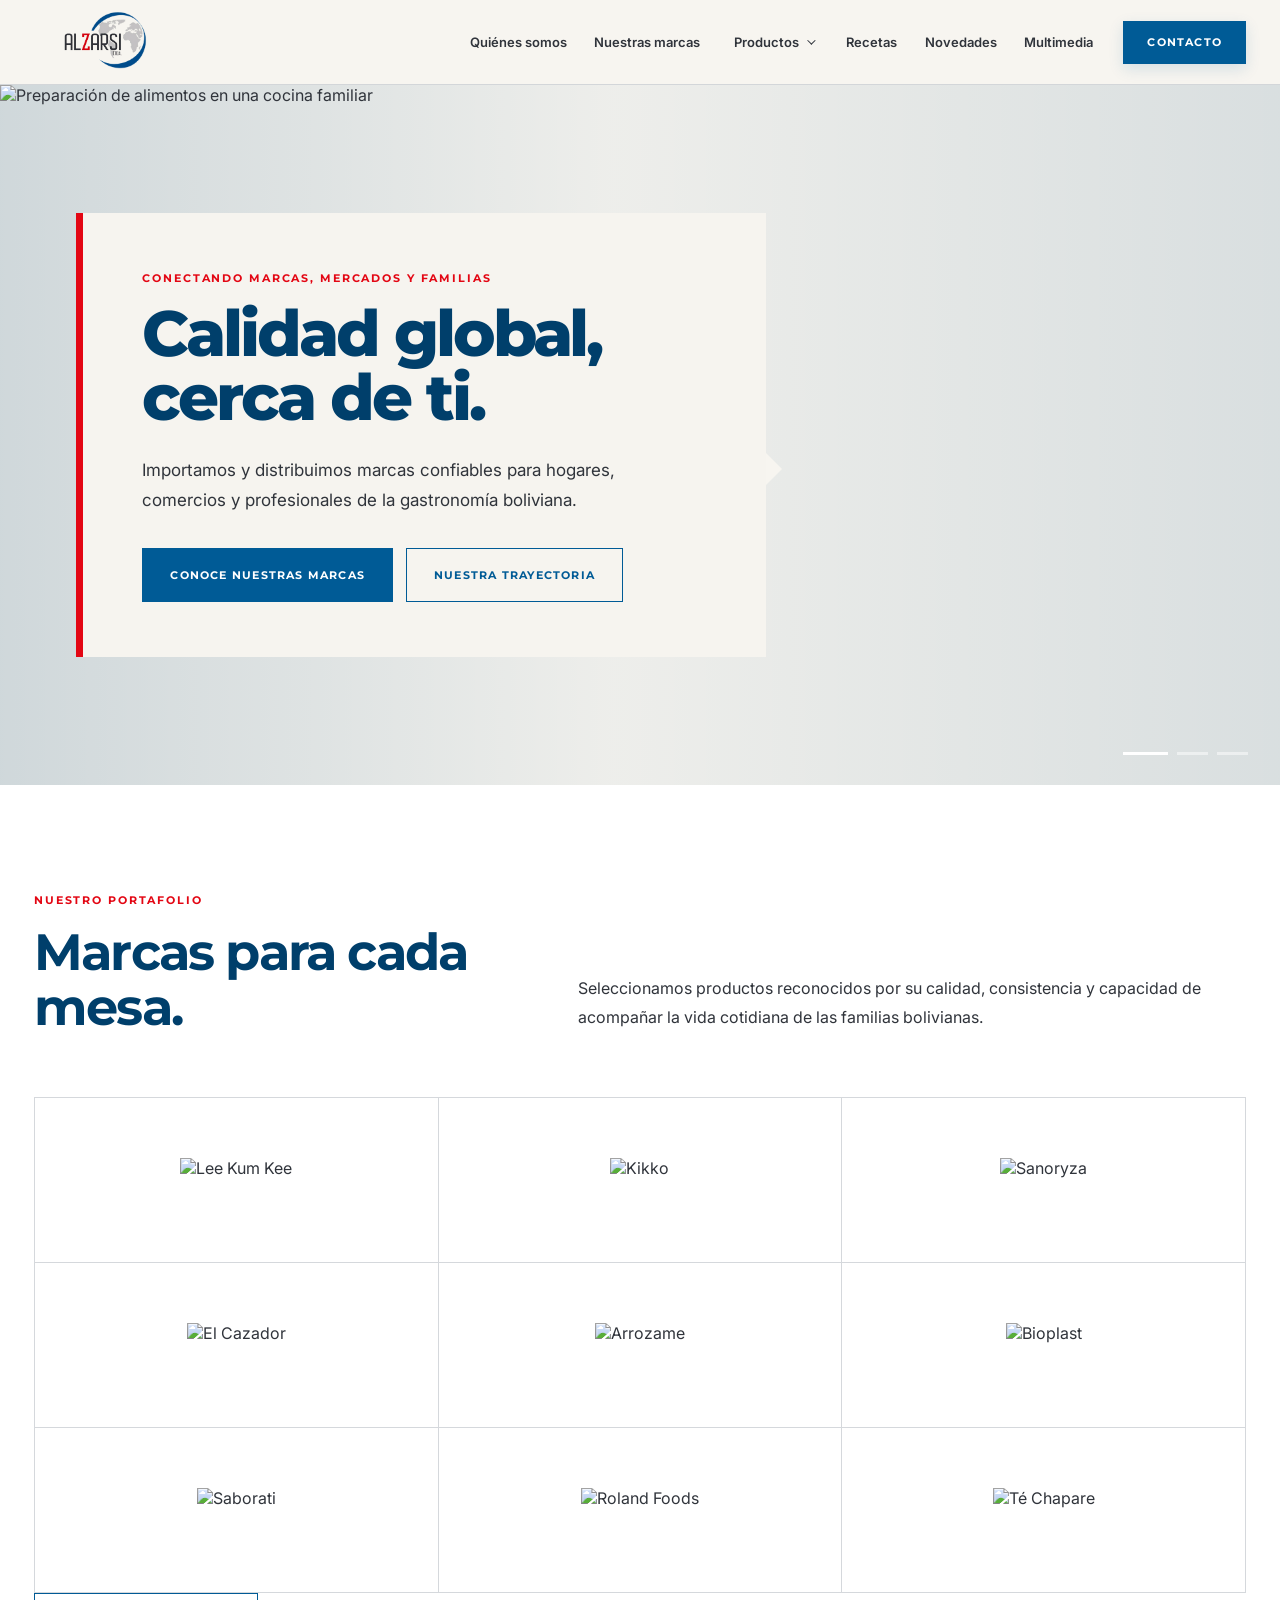
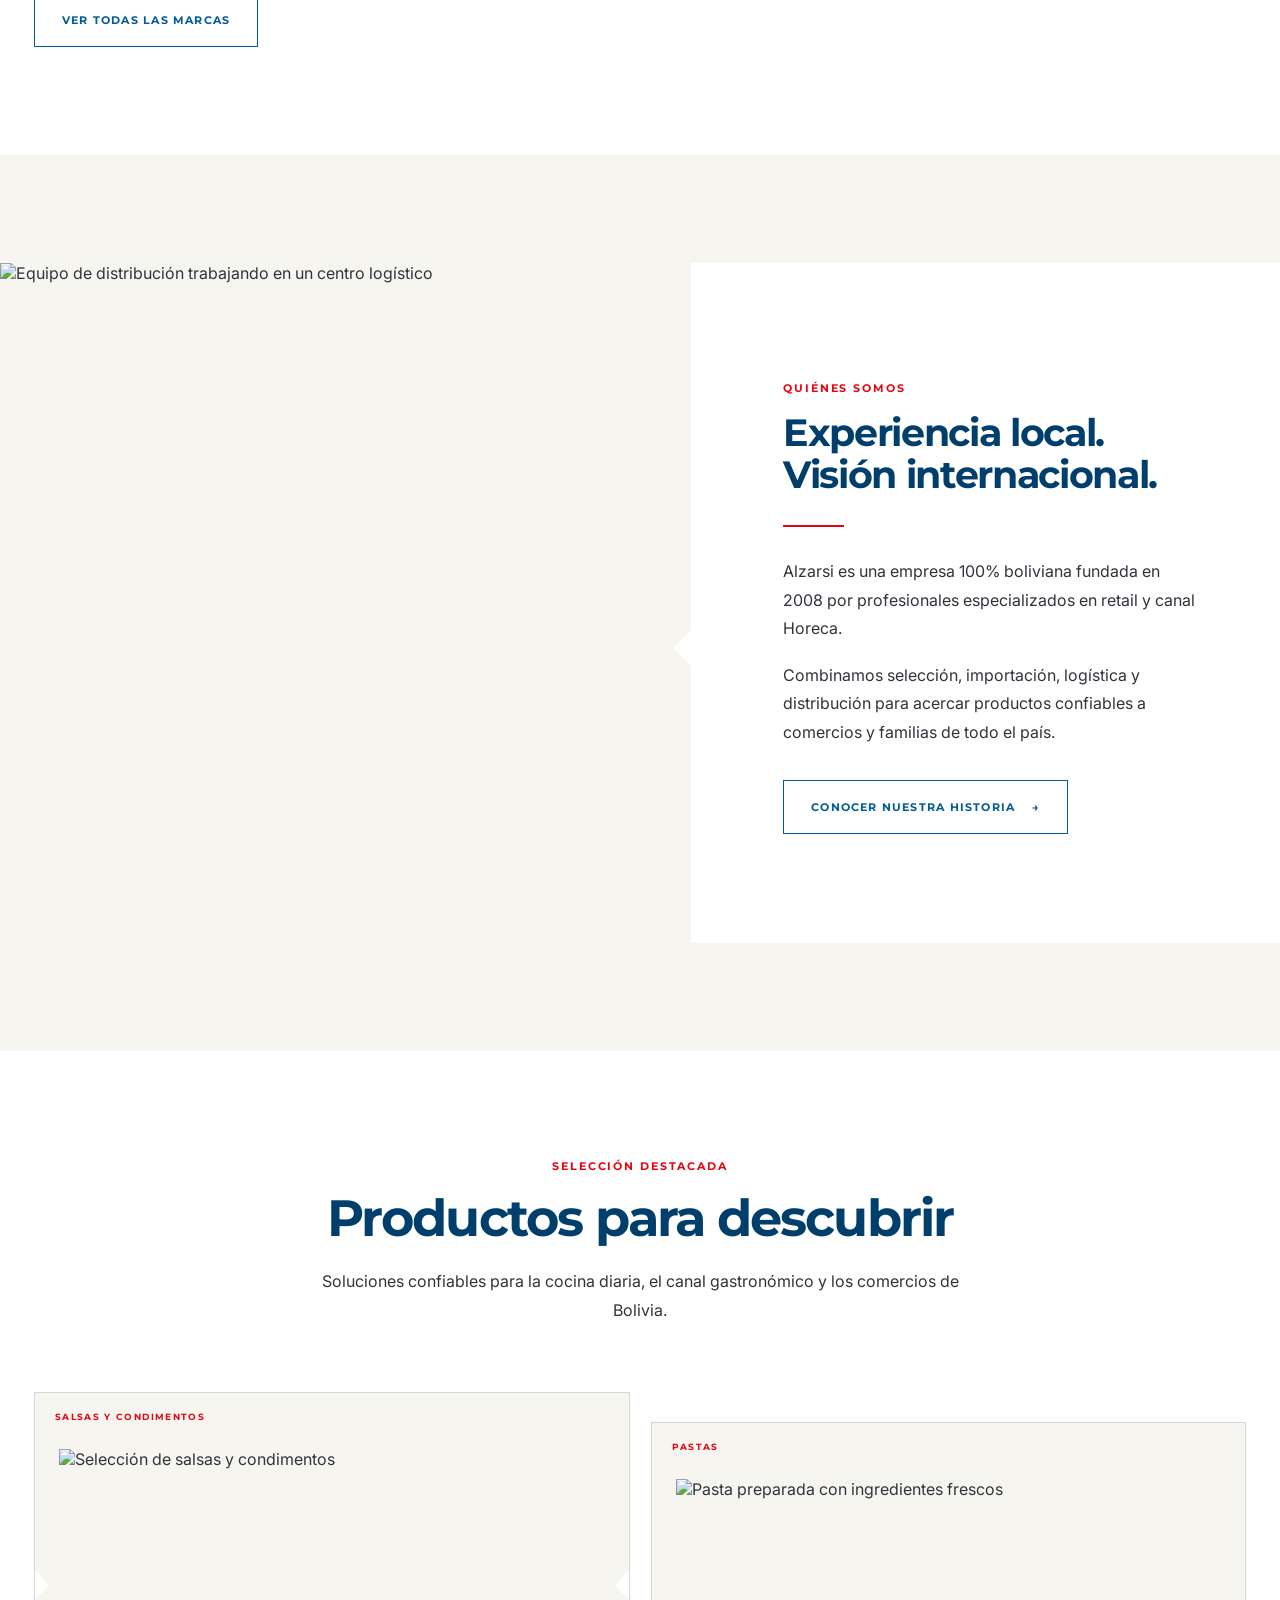
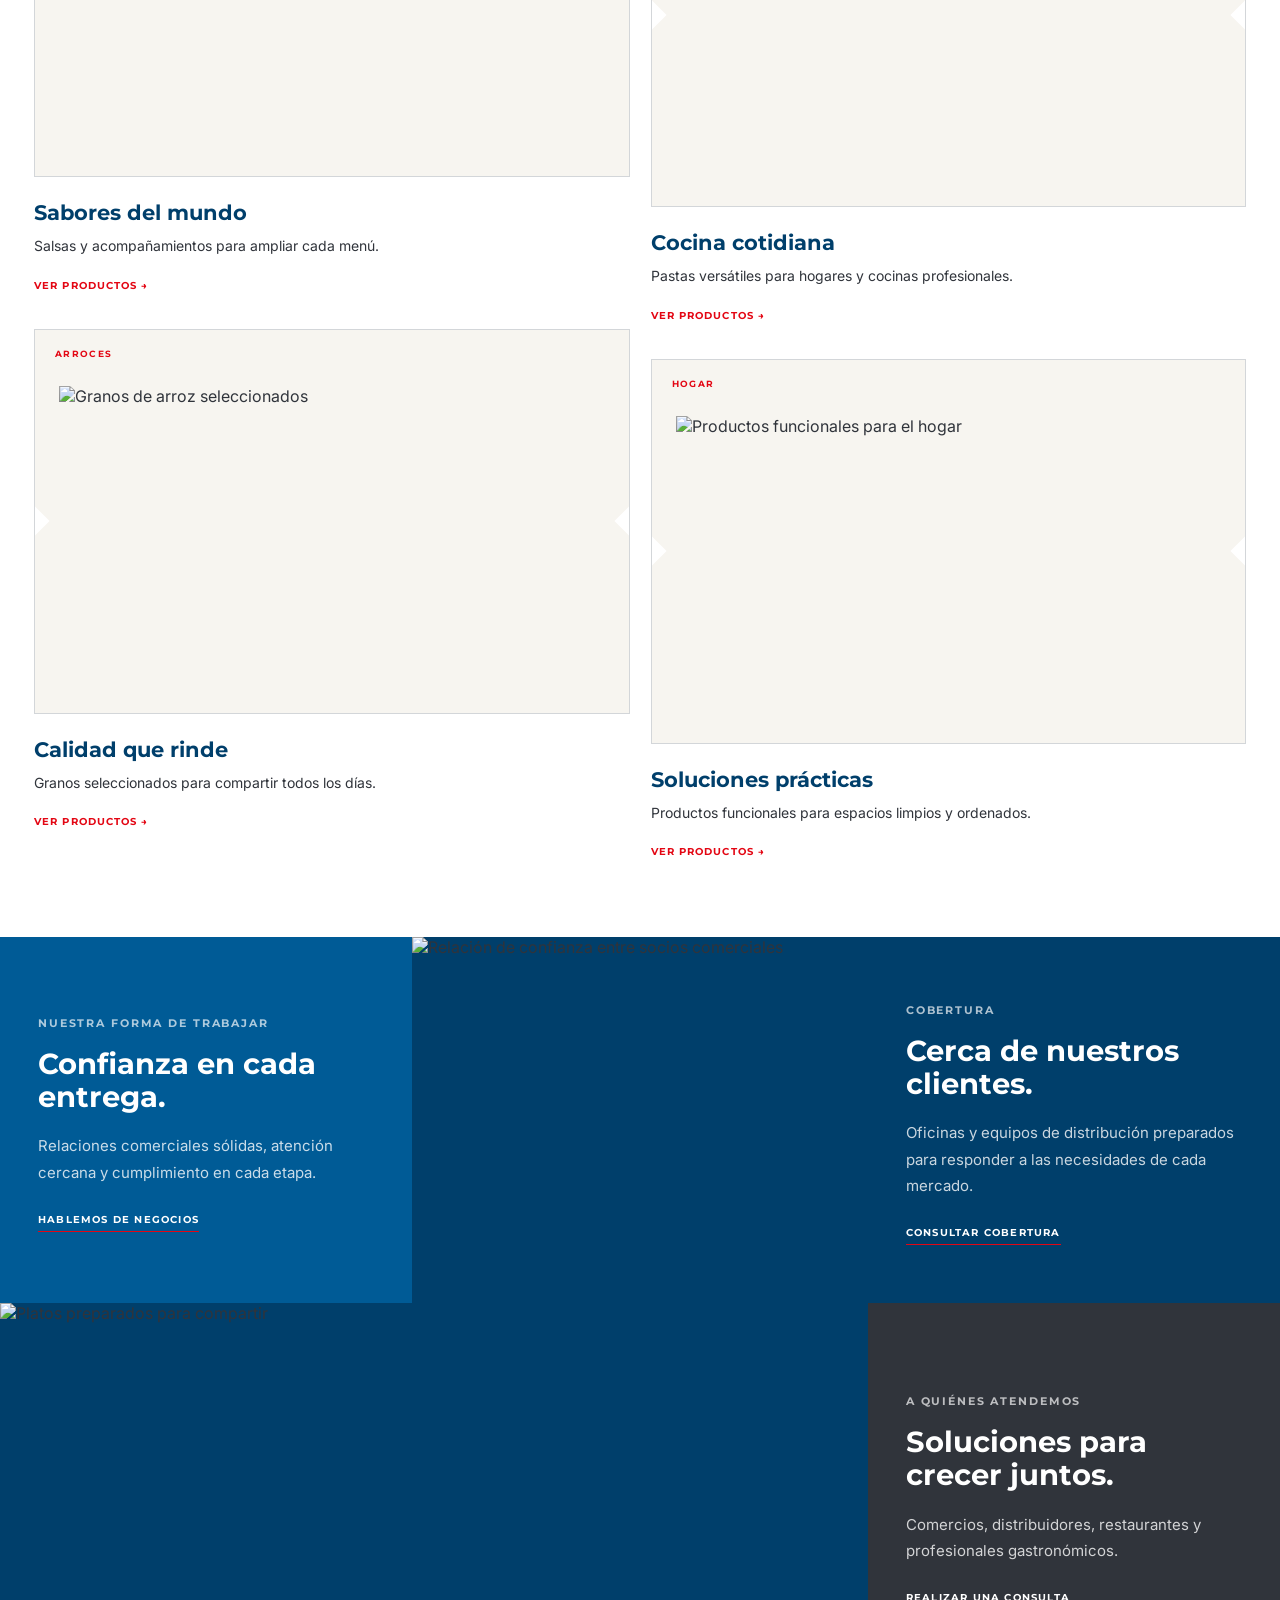
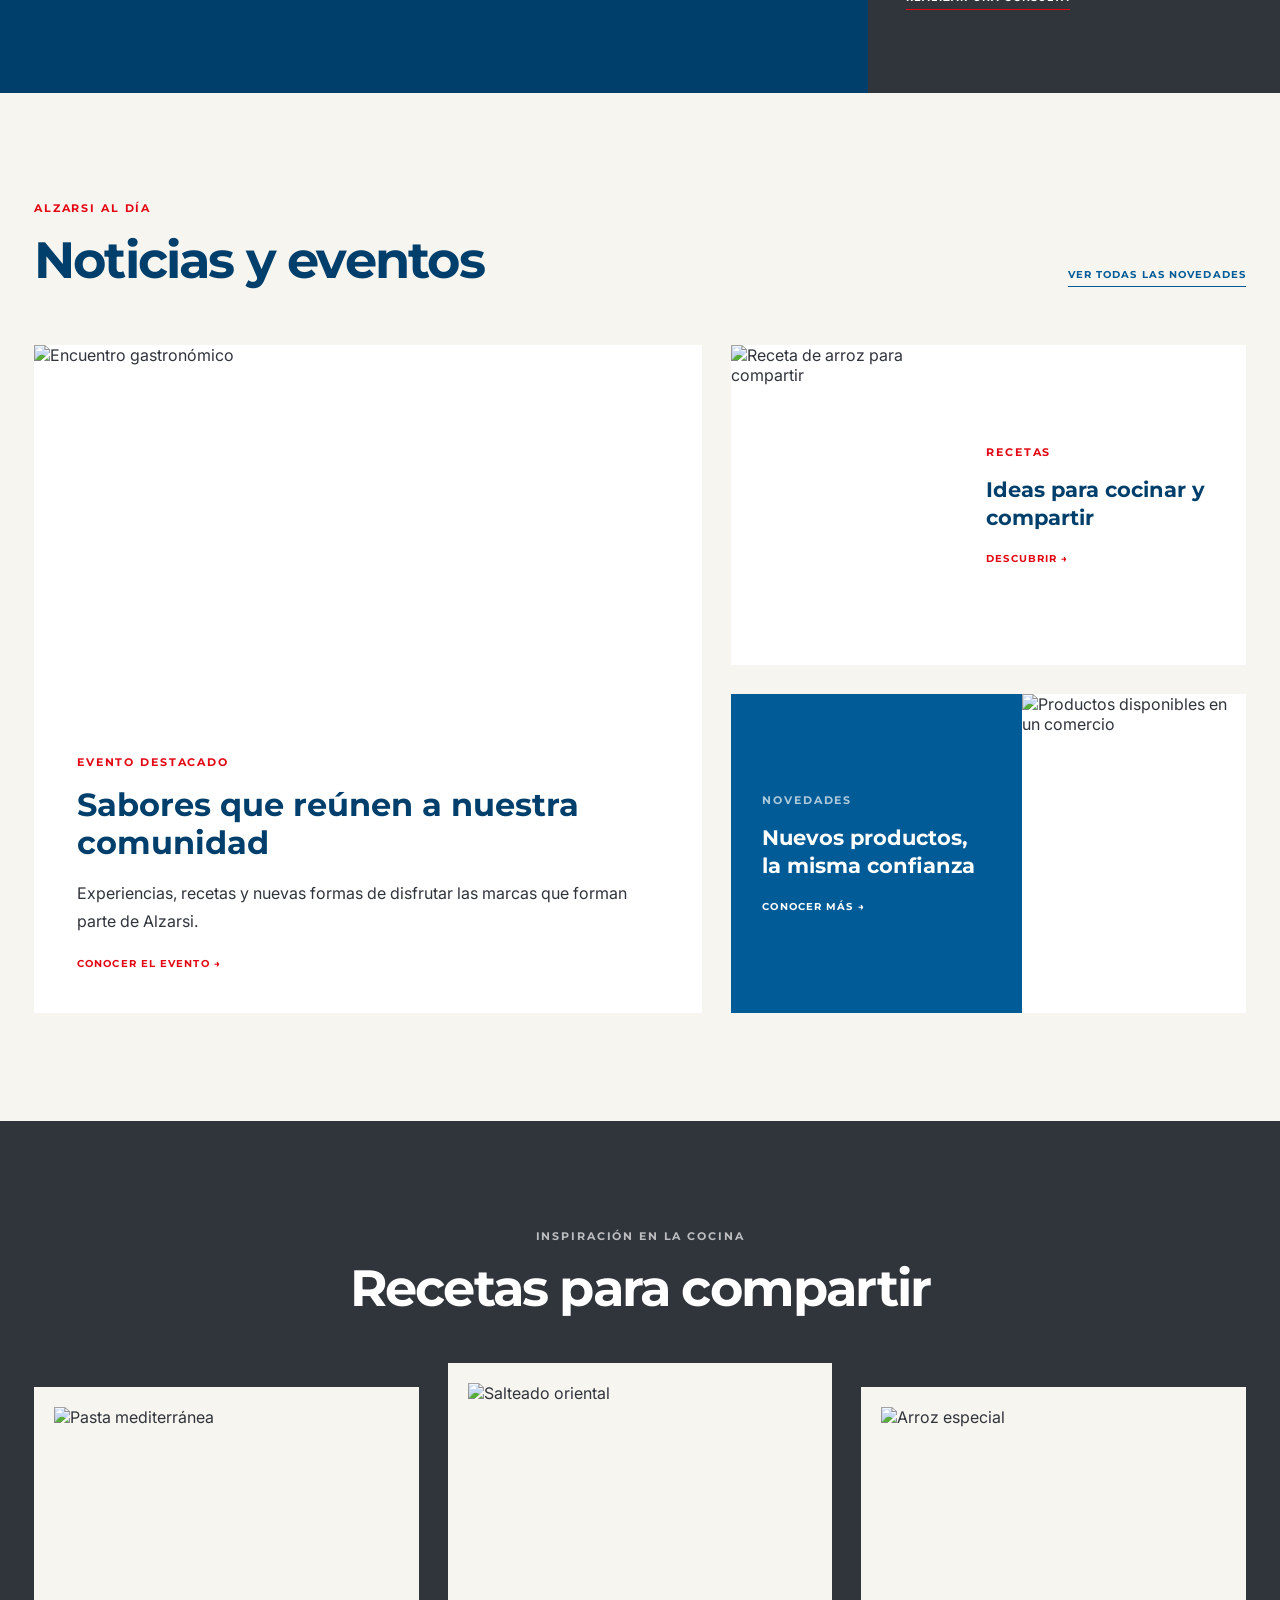
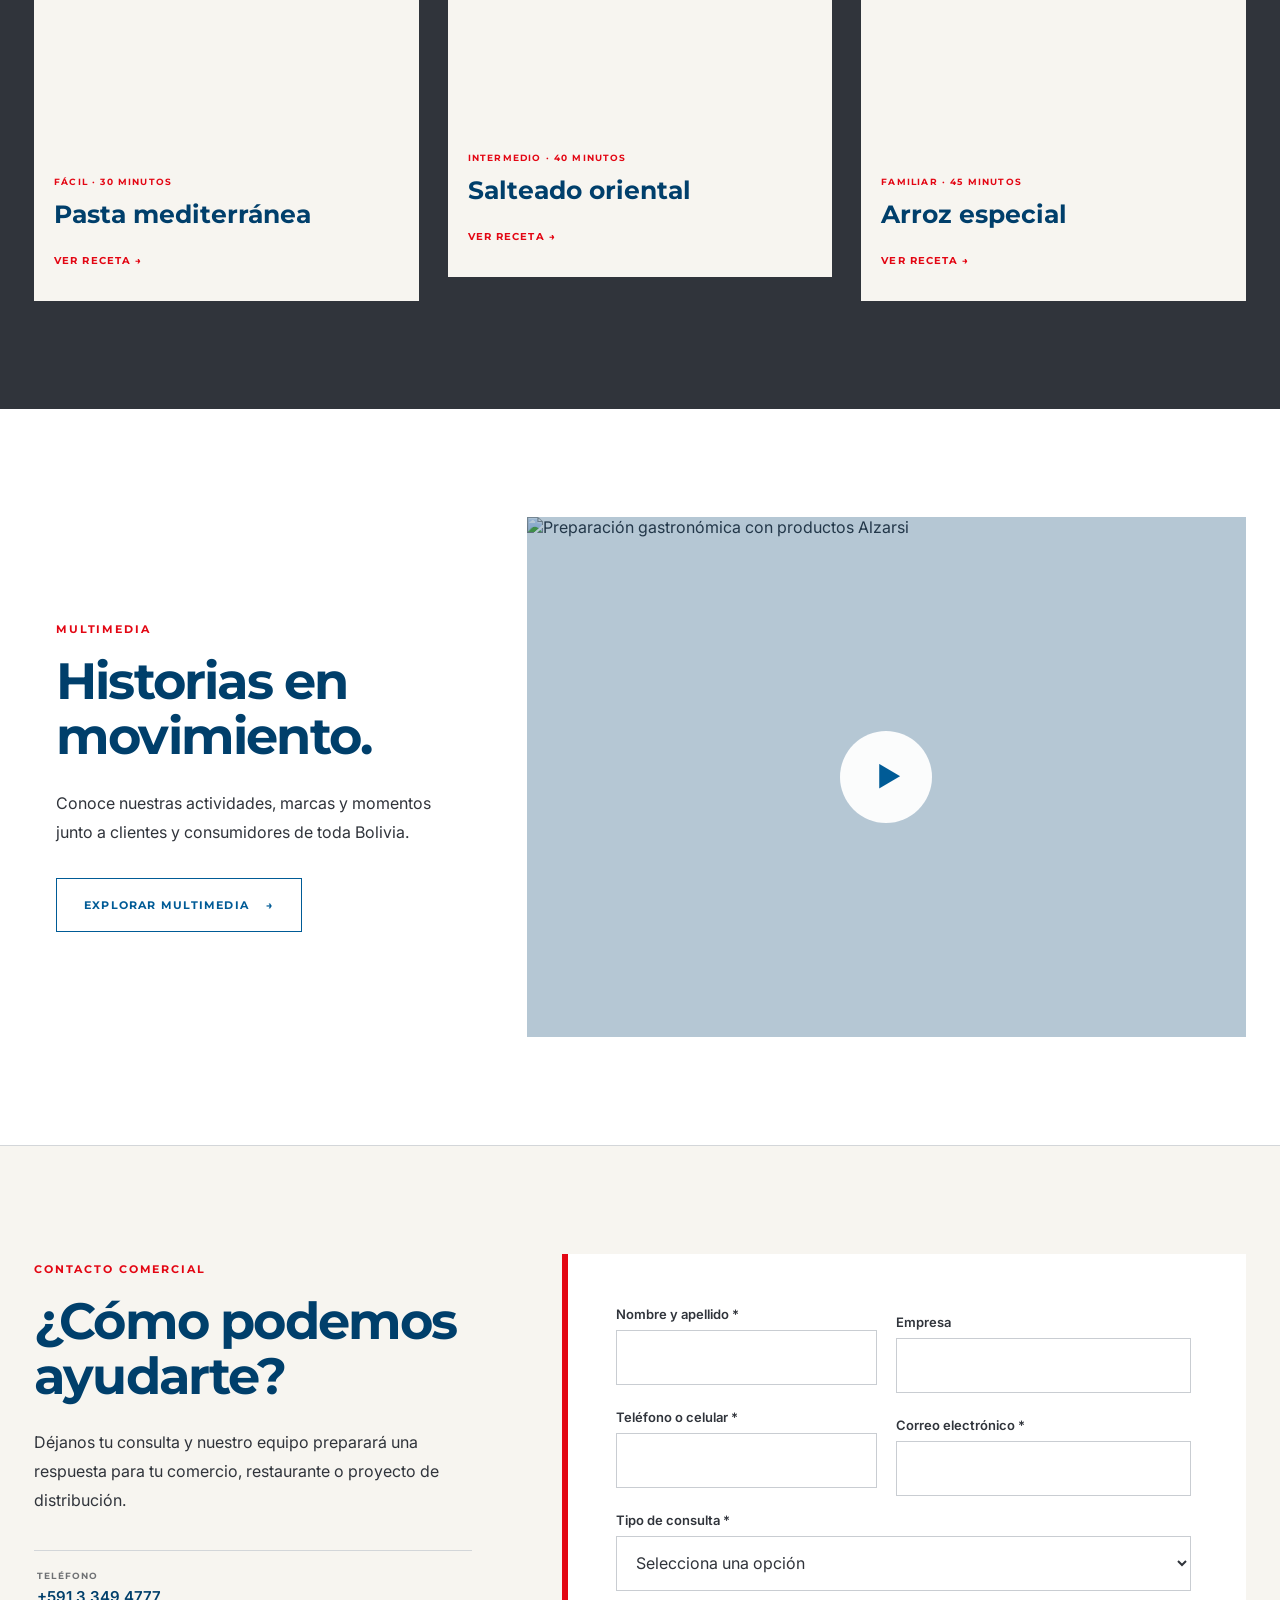
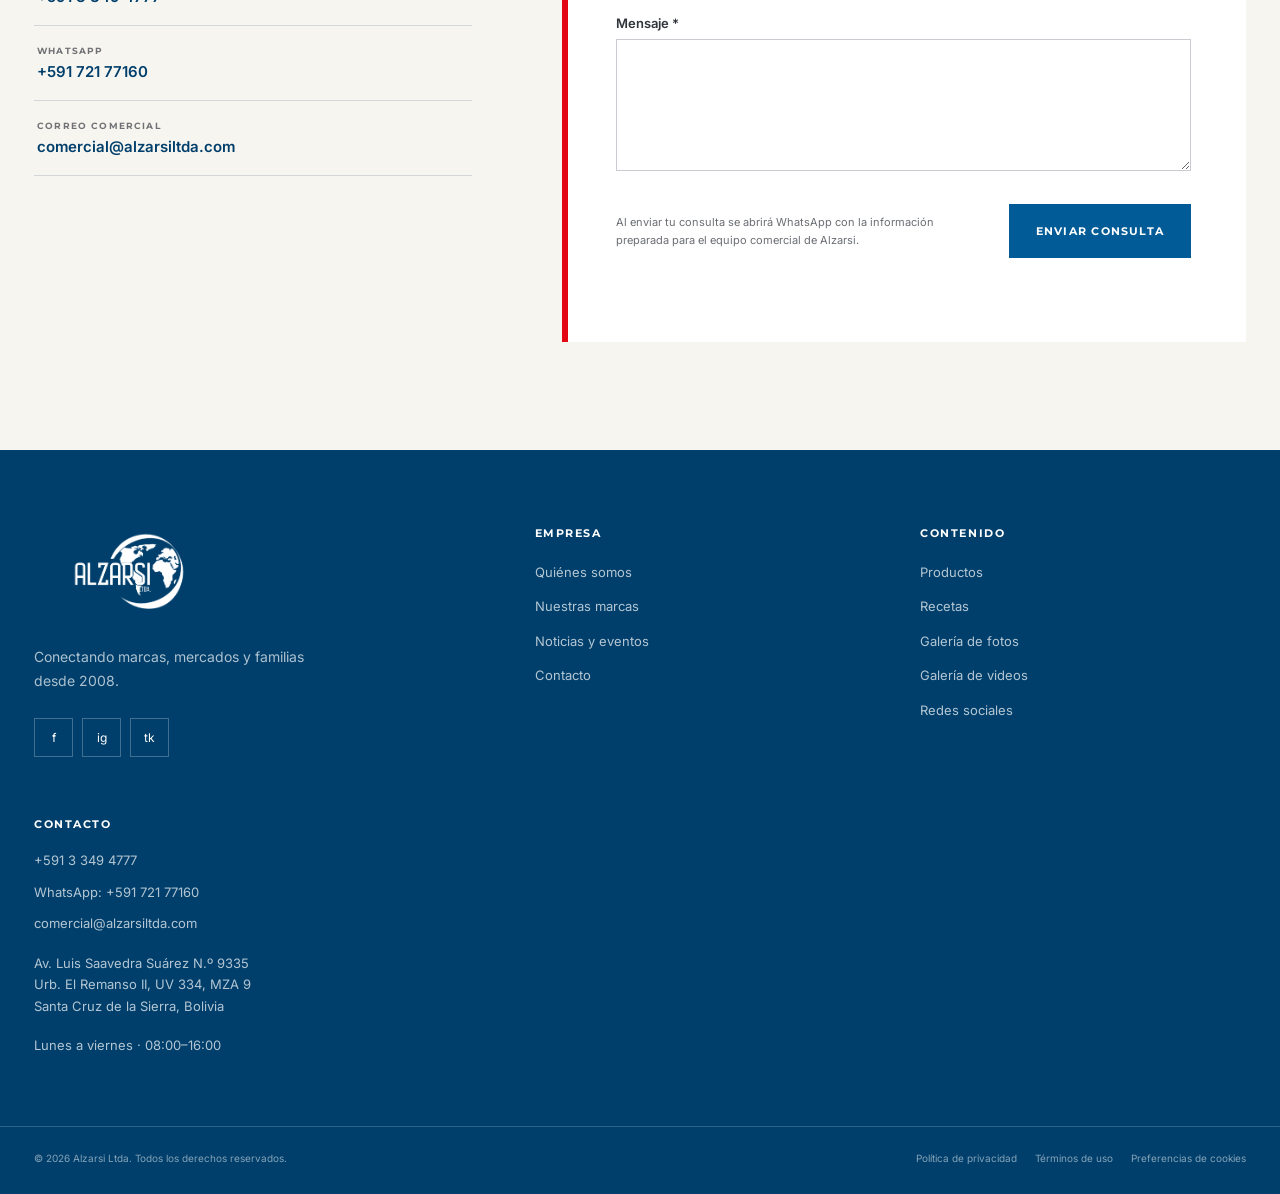
==== commit 58e222f1: "neb subpage" ====
--- a/index.html
+++ b/index.html
@@ -24,9 +24,18 @@
       </a>
 
       <nav class="desktop-navigation navigation-main" aria-label="Navegación principal">
-        <a class="navigation-link" href="#empresa">Quiénes somos</a>
+        <a class="navigation-link" href="quienes-somos.html">Quiénes somos</a>
         <a class="navigation-link" href="#marcas">Nuestras marcas</a>
-        <a class="navigation-link" href="#productos">Productos</a>
+        <button
+          class="navigation-link navigation-product-trigger"
+          id="productMenuButton"
+          type="button"
+          aria-expanded="false"
+          aria-controls="productMegaMenu"
+        >
+          Productos
+          <span class="navigation-chevron" aria-hidden="true"></span>
+        </button>
         <a class="navigation-link" href="#recetas">Recetas</a>
         <a class="navigation-link" href="#novedades">Novedades</a>
         <a class="navigation-link" href="#multimedia">Multimedia</a>
@@ -52,11 +61,86 @@
       </div>
     </div>
 
+    <div class="product-mega-menu" id="productMegaMenu" aria-hidden="true">
+      <div class="product-mega-shell layout-shell">
+        <div class="product-mega-intro">
+          <p class="eyebrow">Nuestro portafolio</p>
+          <h2>Productos por región</h2>
+          <p>Explora las marcas disponibles actualmente en cada mercado.</p>
+          <a href="#productos">Ver productos destacados <span>→</span></a>
+        </div>
+
+        <section class="product-mega-column" aria-labelledby="megaLaPazTitle">
+          <a class="product-mega-title" id="megaLaPazTitle" href="https://alzarsiltda.com/la-paz/">La Paz <span>→</span></a>
+          <a href="https://alzarsiltda.com/lee-kum-kee/">Lee Kum Kee</a>
+          <a href="https://alzarsiltda.com/te-chapare/">Té Chapare</a>
+          <a href="https://alzarsiltda.com/el-cazador/">El Cazador</a>
+          <a href="https://alzarsiltda.com/bioplast/">BioPlast</a>
+        </section>
+
+        <section class="product-mega-column" aria-labelledby="megaSantaCruzTitle">
+          <a class="product-mega-title" id="megaSantaCruzTitle" href="https://alzarsiltda.com/santa-cruz/">Santa Cruz <span>→</span></a>
+          <a href="https://alzarsiltda.com/lee-kum-kee/">Lee Kum Kee</a>
+          <a href="https://alzarsiltda.com/el-cazador/">El Cazador</a>
+          <a href="https://alzarsiltda.com/te-chapare/">Té Chapare</a>
+          <a href="https://alzarsiltda.com/saborati/">Saborati</a>
+          <a href="https://alzarsiltda.com/arrozame/">Arrozame</a>
+          <a href="https://alzarsiltda.com/sanoriza/">Sanoriza</a>
+          <a href="https://alzarsiltda.com/roland-foods/">Roland Foods</a>
+        </section>
+
+        <section class="product-mega-column product-mega-upcoming" aria-labelledby="megaAutomotiveTitle">
+          <a class="product-mega-title" id="megaAutomotiveTitle" href="https://alzarsiltda.com/linea-automotriz/">Línea Automotriz <span>→</span></a>
+          <span class="upcoming-label">Próximamente</span>
+          <p>Estamos preparando esta nueva línea de productos.</p>
+        </section>
+      </div>
+    </div>
+
     <nav class="mobile-navigation" id="mobileMenu" aria-label="Navegación móvil">
       <div class="mobile-navigation-inner layout-shell">
         <a class="mobile-navigation-link" href="#empresa">Quiénes somos</a>
         <a class="mobile-navigation-link" href="#marcas">Nuestras marcas</a>
-        <a class="mobile-navigation-link" href="#productos">Productos</a>
+        <div class="mobile-product-group">
+          <button
+            class="mobile-navigation-link mobile-product-trigger"
+            id="mobileProductButton"
+            type="button"
+            aria-expanded="false"
+            aria-controls="mobileProductMenu"
+          >
+            Productos
+            <span class="navigation-chevron" aria-hidden="true"></span>
+          </button>
+
+          <div class="mobile-product-menu" id="mobileProductMenu">
+            <div class="mobile-product-menu-inner">
+              <div class="mobile-product-region">
+                <a class="mobile-product-title" href="https://alzarsiltda.com/la-paz/">La Paz</a>
+                <a href="https://alzarsiltda.com/lee-kum-kee/">Lee Kum Kee</a>
+                <a href="https://alzarsiltda.com/te-chapare/">Té Chapare</a>
+                <a href="https://alzarsiltda.com/el-cazador/">El Cazador</a>
+                <a href="https://alzarsiltda.com/bioplast/">BioPlast</a>
+              </div>
+
+              <div class="mobile-product-region">
+                <a class="mobile-product-title" href="https://alzarsiltda.com/santa-cruz/">Santa Cruz</a>
+                <a href="https://alzarsiltda.com/lee-kum-kee/">Lee Kum Kee</a>
+                <a href="https://alzarsiltda.com/el-cazador/">El Cazador</a>
+                <a href="https://alzarsiltda.com/te-chapare/">Té Chapare</a>
+                <a href="https://alzarsiltda.com/saborati/">Saborati</a>
+                <a href="https://alzarsiltda.com/arrozame/">Arrozame</a>
+                <a href="https://alzarsiltda.com/sanoriza/">Sanoriza</a>
+                <a href="https://alzarsiltda.com/roland-foods/">Roland Foods</a>
+              </div>
+
+              <div class="mobile-product-region">
+                <a class="mobile-product-title" href="https://alzarsiltda.com/linea-automotriz/">Línea Automotriz</a>
+                <span>Próximamente</span>
+              </div>
+            </div>
+          </div>
+        </div>
         <a class="mobile-navigation-link" href="#recetas">Recetas</a>
         <a class="mobile-navigation-link" href="#novedades">Novedades</a>
         <a class="mobile-navigation-link" href="#multimedia">Multimedia</a>
@@ -138,36 +222,101 @@
         </div>
 
         <div class="brand-grid">
-          <a class="brand-cell offset-small" href="#">
-            <span class="brand-name">Lee Kum Kee</span>
-            <span class="brand-action">Conocer marca</span>
-          </a>
-
-          <a class="brand-cell" href="#">
-            <span class="brand-name brand-red">KIKKO</span>
-            <span class="brand-action">Conocer marca</span>
-          </a>
-
-          <a class="brand-cell offset-medium" href="#">
-            <span class="brand-name brand-blue">SANORIZA</span>
-            <span class="brand-action">Conocer marca</span>
-          </a>
-
-          <a class="brand-cell" href="#">
-            <span class="brand-name">EL CAZADOR</span>
-            <span class="brand-action">Conocer marca</span>
-          </a>
-
-          <a class="brand-cell offset-small" href="#">
-            <span class="brand-name brand-red">ARROZAME</span>
-            <span class="brand-action">Conocer marca</span>
-          </a>
-
-          <a class="brand-cell" href="#">
-            <span class="brand-name brand-blue">BIOPLAST</span>
-            <span class="brand-action">Conocer marca</span>
-          </a>
-        </div>
+  <a class="offset-small brand-cell" href="https://alzarsiltda.com/lee-kum-kee/">
+    <img
+      class="brand-logo-image logo-lee-kum-kee"
+      src="https://i.postimg.cc/sfKcmPcM/lee-kum-keeb.png"
+      alt="Lee Kum Kee"
+      loading="lazy"
+    >
+    <span class="brand-action">Conocer marca</span>
+  </a>
+
+  <a class="brand-cell" href="https://alzarsiltda.com/kikko/">
+    <img
+      class="brand-logo-image logo-kikko"
+      src="https://i.postimg.cc/NFNk0YMJ/kikko.png"
+      alt="Kikko"
+      loading="lazy"
+    >
+    <span class="brand-action">Conocer marca</span>
+  </a>
+
+  <a class="offset-medium brand-cell" href="https://alzarsiltda.com/sanoriza/">
+    <img
+      class="brand-logo-image logo-sanoryza"
+      src="https://i.postimg.cc/v8Xzh7zW/sanoryza.png"
+      alt="Sanoryza"
+      loading="lazy"
+    >
+    <span class="brand-action">Conocer marca</span>
+  </a>
+
+  <a class="brand-cell brand-cell-dark" href="https://alzarsiltda.com/el-cazador/">
+    <img
+      class="brand-logo-image logo-el-cazador"
+      src="https://i.postimg.cc/BbhBvsb4/el-cazador.png"
+      alt="El Cazador"
+      loading="lazy"
+    >
+    <span class="brand-action">Conocer marca</span>
+  </a>
+
+  <a class="offset-small brand-cell" href="https://alzarsiltda.com/arrozame/">
+    <img
+      class="brand-logo-image logo-arrozame"
+      src="https://i.postimg.cc/pr0JdxTw/arrozame.png"
+      alt="Arrozame"
+      loading="lazy"
+    >
+    <span class="brand-action">Conocer marca</span>
+  </a>
+
+  <a class="brand-cell" href="https://alzarsiltda.com/bioplast/">
+    <img
+      class="brand-logo-image logo-bioplast"
+      src="https://i.postimg.cc/rs8CNs3K/bioplast-verde.png"
+      alt="Bioplast"
+      loading="lazy"
+    >
+    <span class="brand-action">Conocer marca</span>
+  </a>
+
+  <a class="brand-cell" href="https://alzarsiltda.com/saborati/">
+    <img
+      class="brand-logo-image logo-saborati"
+      src="https://i.postimg.cc/6q0cknnz/saborati-2.png"
+      alt="Saborati"
+      loading="lazy"
+    >
+    <span class="brand-action">Conocer marca</span>
+  </a>
+
+  <a class="offset-medium brand-cell" href="https://alzarsiltda.com/roland-foods/">
+    <img
+      class="brand-logo-image logo-roland"
+      src="https://i.postimg.cc/7PXV91V0/roland-foods-goldem.png"
+      alt="Roland Foods"
+      loading="lazy"
+    >
+    <span class="brand-action">Conocer marca</span>
+  </a>
+
+  <a class="offset-small brand-cell" href="https://alzarsiltda.com/te-chapare/">
+    <img
+      class="brand-logo-image logo-te-chapare"
+      src="https://i.postimg.cc/1RMHB0Hc/te-chapare.png"
+      alt="Té Chapare"
+      loading="lazy"
+    >
+    <span class="brand-action">Conocer marca</span>
+  </a>
+</div>
+<div class="brands-footer">
+  <a class="button-outline brands-all-button" href="https://alzarsiltda.com/productos/">
+    Ver todas las marcas
+  </a>
+</div>
       </div>
     </section>
 
@@ -201,7 +350,7 @@
               acercar productos confiables a comercios y familias de todo el país.
             </p>
 
-            <a class="button-outline" href="#">Conocer nuestra historia <span>→</span></a>
+            <a class="button-outline" href="quienes-somos.html">Conocer nuestra historia <span>→</span></a>
           </div>
         </div>
       </div>
@@ -223,7 +372,7 @@
             <div class="product-image product-notch">
               <span class="product-category">Salsas y condimentos</span>
               <img
-                src="https://images.unsplash.com/photo-1612257999756-2d5b4eb2f8ab?auto=format&fit=crop&w=800&q=86"
+                src="https://images.unsplash.com/photo-1596040033229-a9821ebd058d?auto=format&fit=crop&w=1200&q=86"
                 alt="Selección de salsas y condimentos"
               >
             </div>
@@ -549,7 +698,7 @@
   <footer class="site-footer">
     <div class="footer-main layout-shell">
       <div class="footer-brand">
-        <img src="assets/Alzarsi-logo-white.png" alt="Alzarsi Ltda.">
+        <img src="assets/alzarsi-logo.png" alt="Alzarsi Ltda.">
         <p>
           Conectando marcas, mercados y familias desde 2008.
         </p>
@@ -607,4 +756,4 @@
     </div>
   </footer>
 </body>
-</html>+</html>
--- a/styles.css
+++ b/styles.css
@@ -1256,6 +1256,215 @@
   }
 }
 
+/* Productos mega-menu and definitive responsive header */
+.navigation-product-trigger {
+  align-items: center;
+  background: transparent;
+  border: 0;
+  display: inline-flex;
+  font-family: var(--body-font);
+  gap: 8px;
+}
+
+.navigation-chevron {
+  border-bottom: 1.5px solid currentColor;
+  border-right: 1.5px solid currentColor;
+  display: inline-block;
+  height: 6px;
+  transform: rotate(45deg) translateY(-2px);
+  transition: transform 220ms ease;
+  width: 6px;
+}
+
+.navigation-product-trigger.is-open .navigation-chevron,
+.mobile-product-trigger.is-open .navigation-chevron {
+  transform: rotate(225deg) translate(-1px, -1px);
+}
+
+.product-mega-menu {
+  background: var(--white);
+  border-bottom: 4px solid var(--alzarsi-blue);
+  box-shadow: 0 22px 45px rgba(0, 63, 107, 0.16);
+  left: 0;
+  opacity: 0;
+  pointer-events: none;
+  position: absolute;
+  right: 0;
+  top: 100%;
+  transform: translateY(-10px);
+  transition: opacity 200ms ease, transform 240ms ease, visibility 0s linear 240ms;
+  visibility: hidden;
+}
+
+.product-mega-menu.is-open {
+  opacity: 1;
+  pointer-events: auto;
+  transform: translateY(0);
+  transition: opacity 200ms ease, transform 240ms ease;
+  visibility: visible;
+}
+
+.product-mega-shell {
+  display: grid;
+  gap: clamp(34px, 4vw, 68px);
+  grid-template-columns: 1.25fr 0.8fr 1fr 0.9fr;
+  padding-bottom: 48px;
+  padding-top: 44px;
+}
+
+.product-mega-intro {
+  border-right: 1px solid var(--alzarsi-silver);
+  padding-right: clamp(28px, 3vw, 52px);
+}
+
+.product-mega-intro h2 {
+  color: var(--alzarsi-deep);
+  font-size: 28px;
+  line-height: 1.15;
+  margin: 10px 0 15px;
+}
+
+.product-mega-intro > p:not(.eyebrow) {
+  font-size: 13px;
+  line-height: 1.65;
+  margin-bottom: 20px;
+}
+
+.product-mega-intro > a {
+  color: var(--alzarsi-blue);
+  font-family: var(--heading-font);
+  font-size: 10px;
+  font-weight: 700;
+  letter-spacing: 0.09em;
+  text-transform: uppercase;
+}
+
+.product-mega-column {
+  align-content: start;
+  display: grid;
+  gap: 11px;
+}
+
+.product-mega-column > a:not(.product-mega-title) {
+  color: var(--alzarsi-graphite);
+  font-size: 13px;
+  padding-block: 3px;
+  transition: color 180ms ease, transform 180ms ease;
+}
+
+.product-mega-column > a:not(.product-mega-title):hover,
+.product-mega-column > a:not(.product-mega-title):focus-visible {
+  color: var(--alzarsi-blue);
+  transform: translateX(3px);
+}
+
+.product-mega-title {
+  border-bottom: 2px solid var(--alzarsi-red);
+  color: var(--alzarsi-deep);
+  display: flex;
+  font-family: var(--heading-font);
+  font-size: 13px;
+  font-weight: 700;
+  justify-content: space-between;
+  letter-spacing: 0.08em;
+  margin-bottom: 7px;
+  padding-bottom: 12px;
+  text-transform: uppercase;
+}
+
+.product-mega-upcoming p {
+  font-size: 12px;
+  line-height: 1.6;
+}
+
+.upcoming-label {
+  color: var(--alzarsi-blue);
+  font-family: var(--heading-font);
+  font-size: 11px;
+  font-weight: 700;
+  letter-spacing: 0.1em;
+  text-transform: uppercase;
+}
+
+.mobile-product-trigger {
+  align-items: center;
+  background: transparent;
+  display: flex;
+  justify-content: space-between;
+  text-align: left;
+  width: 100%;
+}
+
+.mobile-product-menu {
+  display: grid;
+  grid-template-rows: 0fr;
+  transition: grid-template-rows 280ms ease;
+}
+
+.mobile-product-menu-inner {
+  background: rgba(0, 91, 150, 0.055);
+  display: grid;
+  gap: 24px;
+  overflow: hidden;
+  padding-inline: 22px;
+}
+
+.mobile-product-menu.is-open {
+  grid-template-rows: 1fr;
+}
+
+.mobile-product-menu.is-open .mobile-product-menu-inner {
+  padding-block: 22px 25px;
+}
+
+.mobile-product-region {
+  display: grid;
+  gap: 10px;
+}
+
+.mobile-product-region a:not(.mobile-product-title),
+.mobile-product-region span {
+  color: var(--alzarsi-graphite);
+  font-size: 13px;
+}
+
+.mobile-product-title {
+  color: var(--alzarsi-deep);
+  font-family: var(--heading-font);
+  font-size: 11px;
+  font-weight: 700;
+  letter-spacing: 0.09em;
+  text-transform: uppercase;
+}
+
+@media (min-width: 961px) and (max-width: 1250px) {
+  .header-shell {
+    gap: 16px;
+  }
+
+  .brand-logo {
+    height: 62px;
+  }
+
+  .desktop-navigation {
+    gap: clamp(12px, 1.35vw, 22px);
+  }
+
+  .navigation-link {
+    font-size: 12px;
+  }
+
+  .header-contact {
+    padding-inline: 16px;
+  }
+}
+
+@media (max-width: 960px) {
+  .product-mega-menu {
+    display: none;
+  }
+}
+
   .menu-trigger {
     display: grid;
   }
@@ -1659,4 +1868,4 @@
   .brand-logo {
     height: 58px;
   }
-}+}
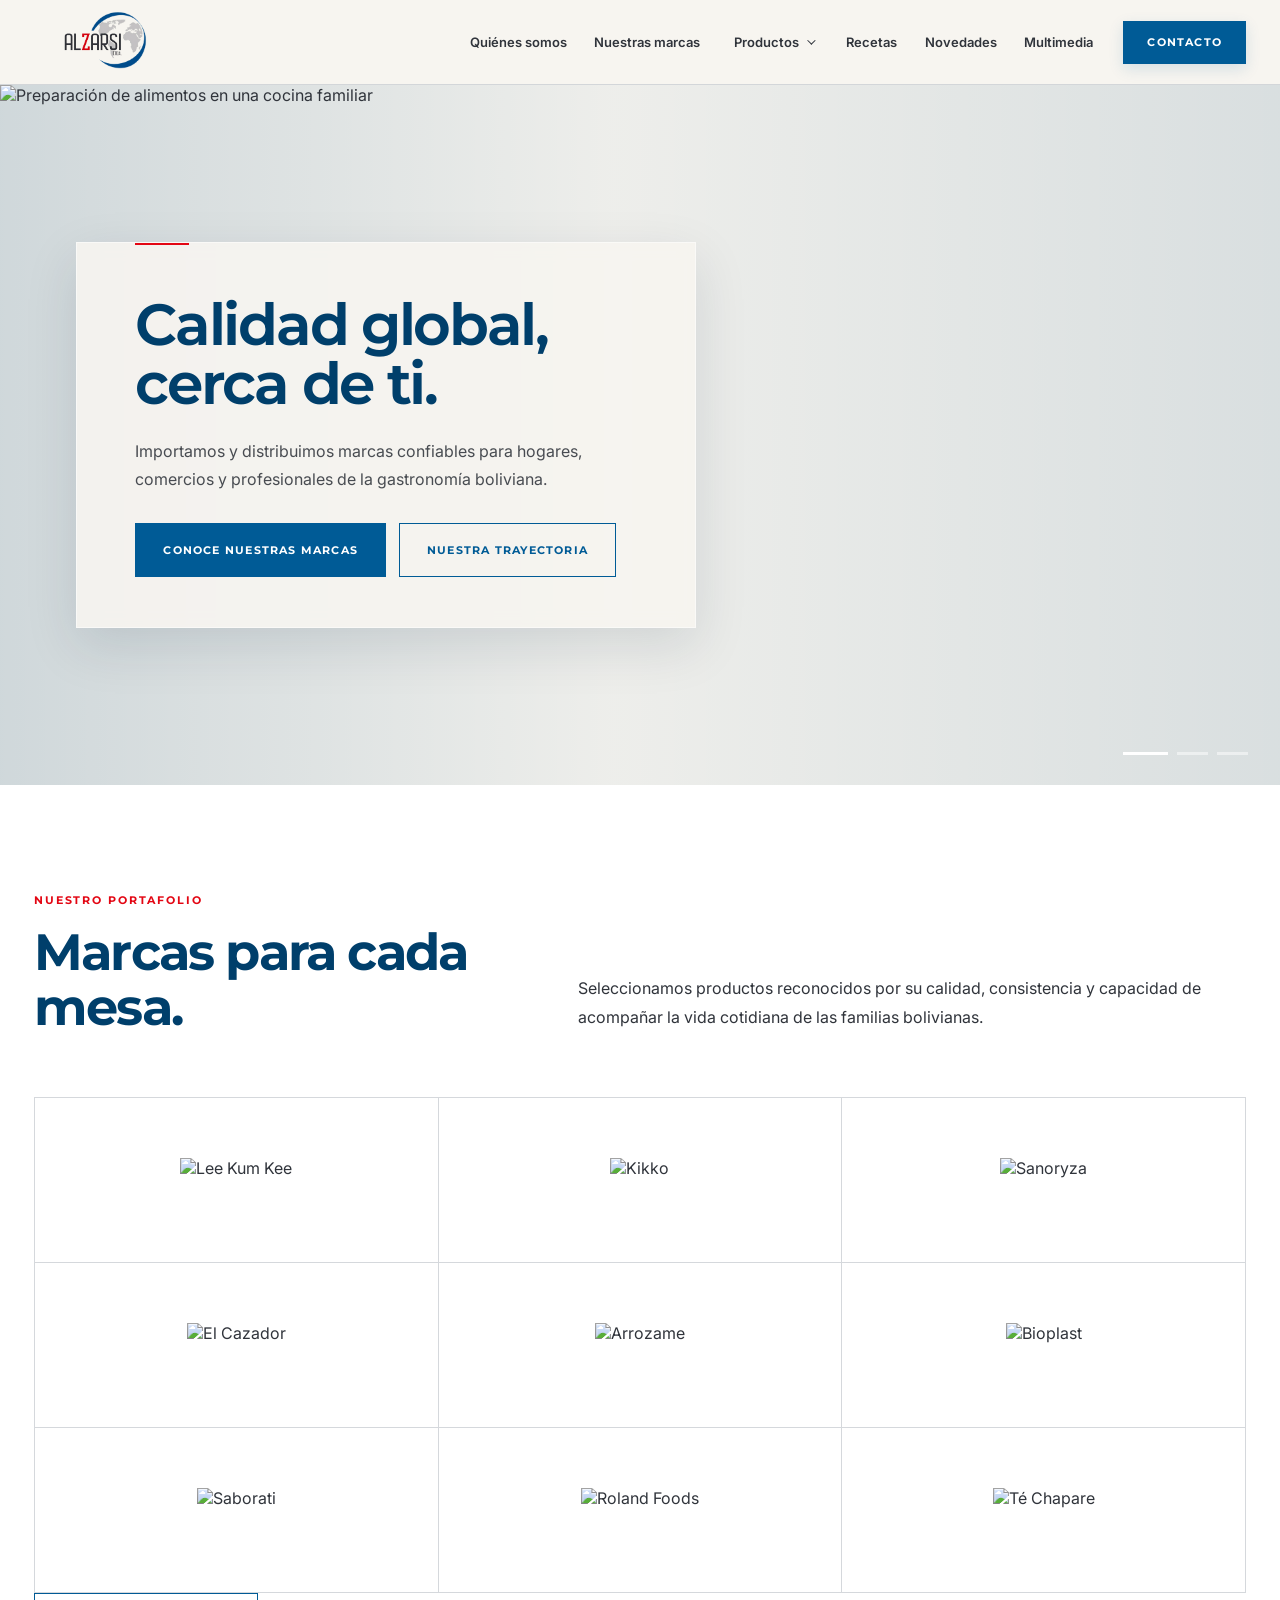
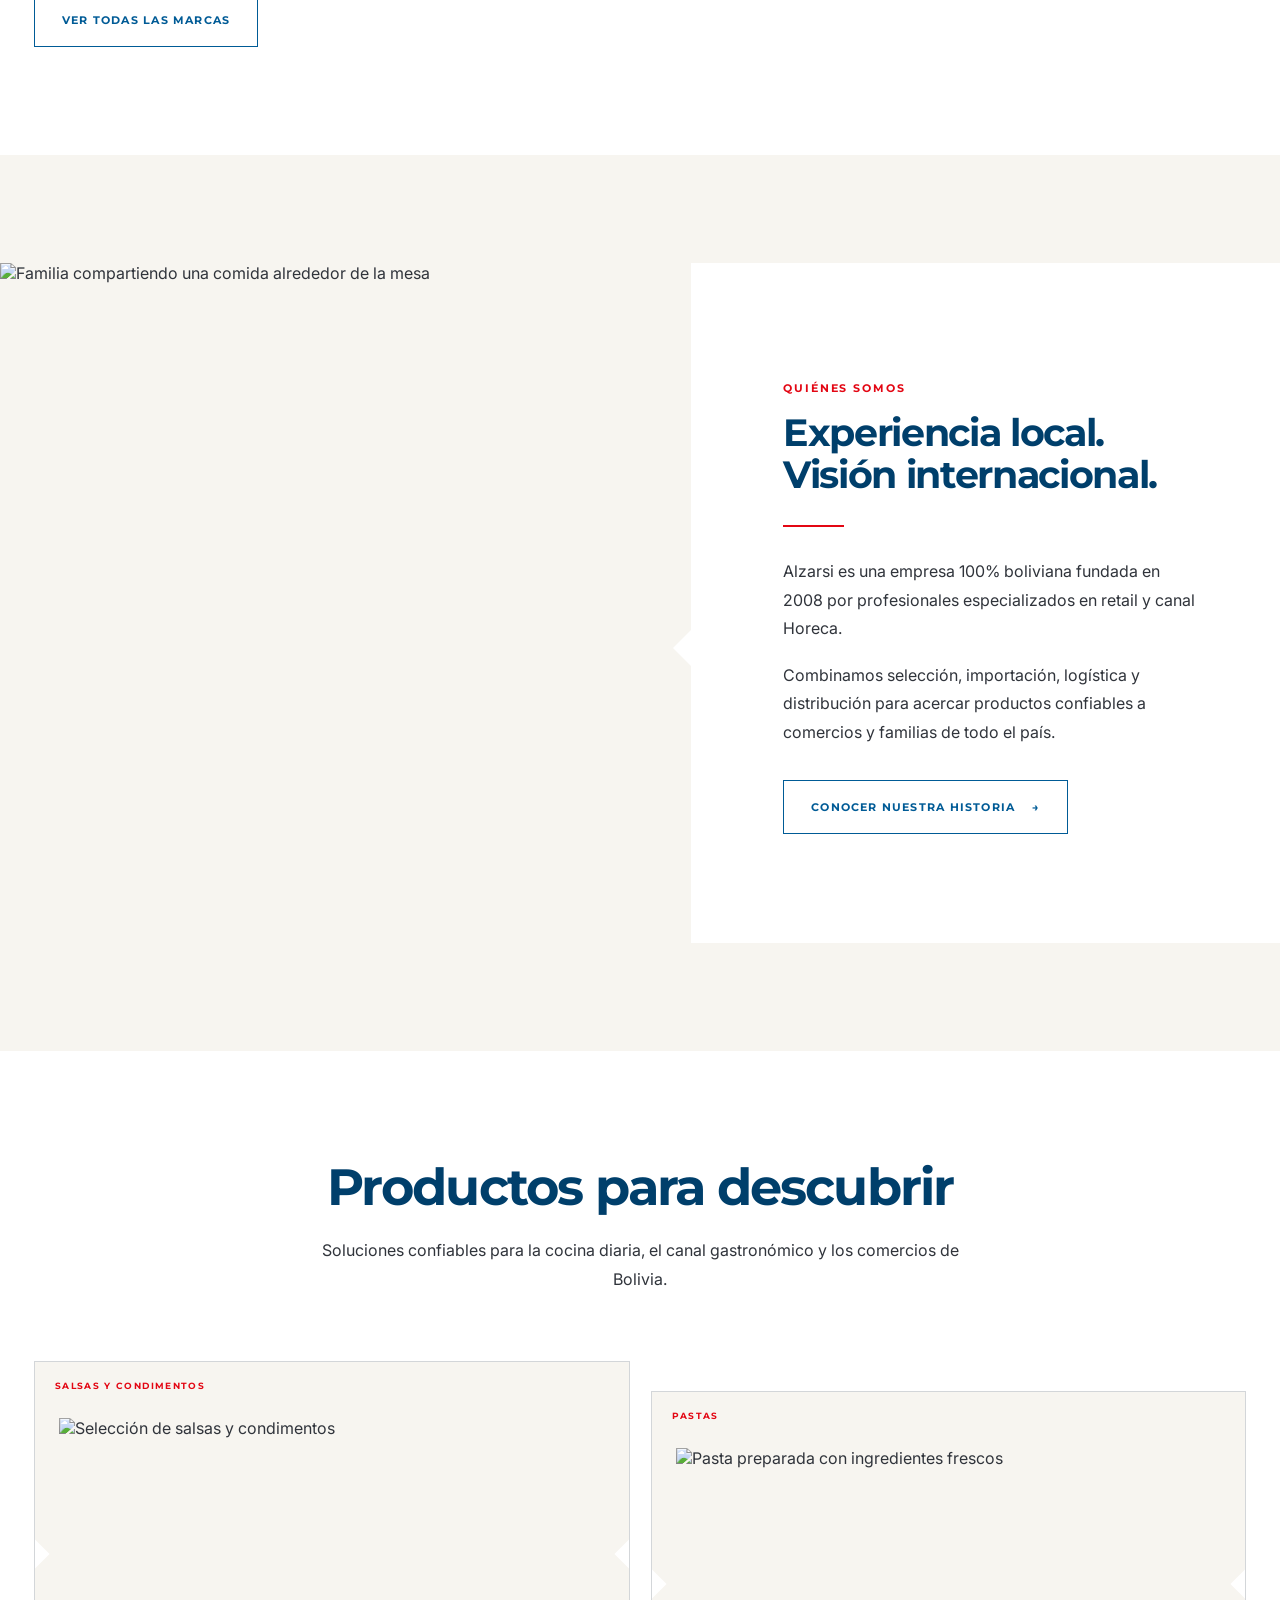
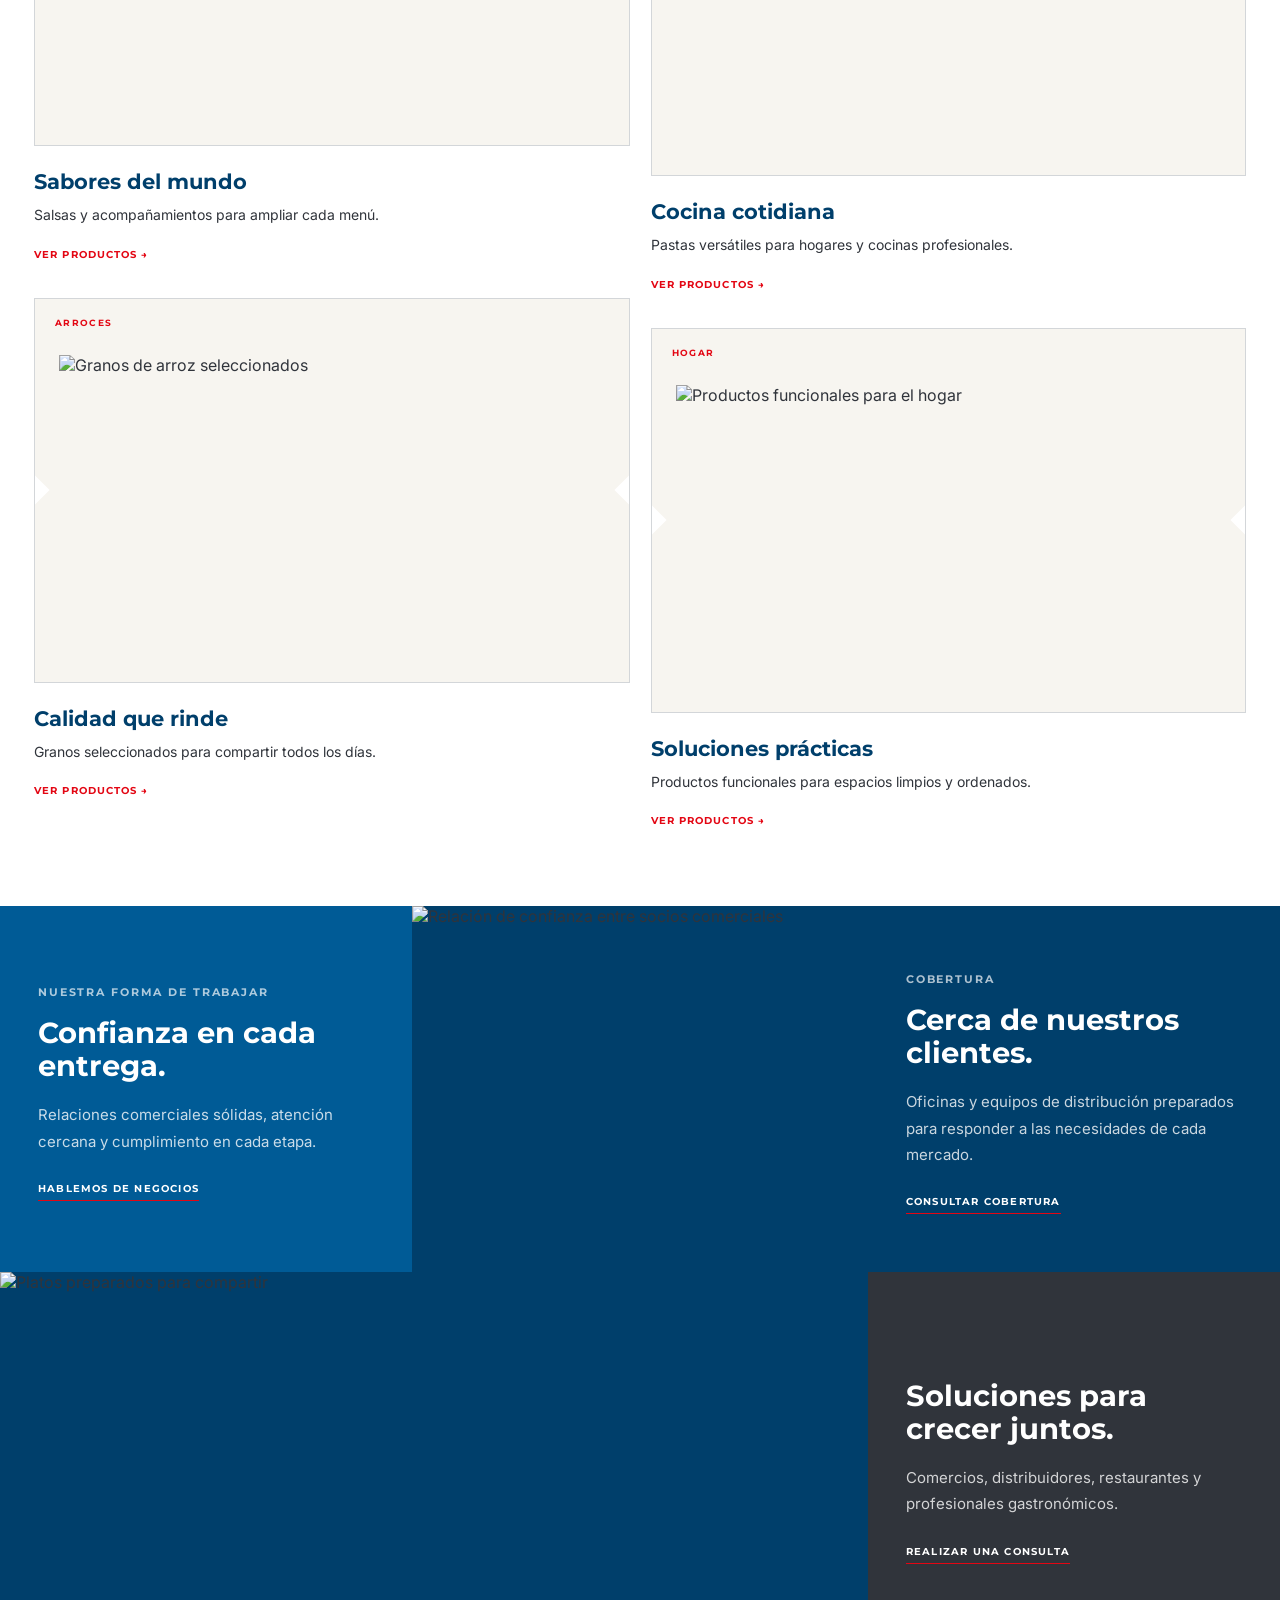
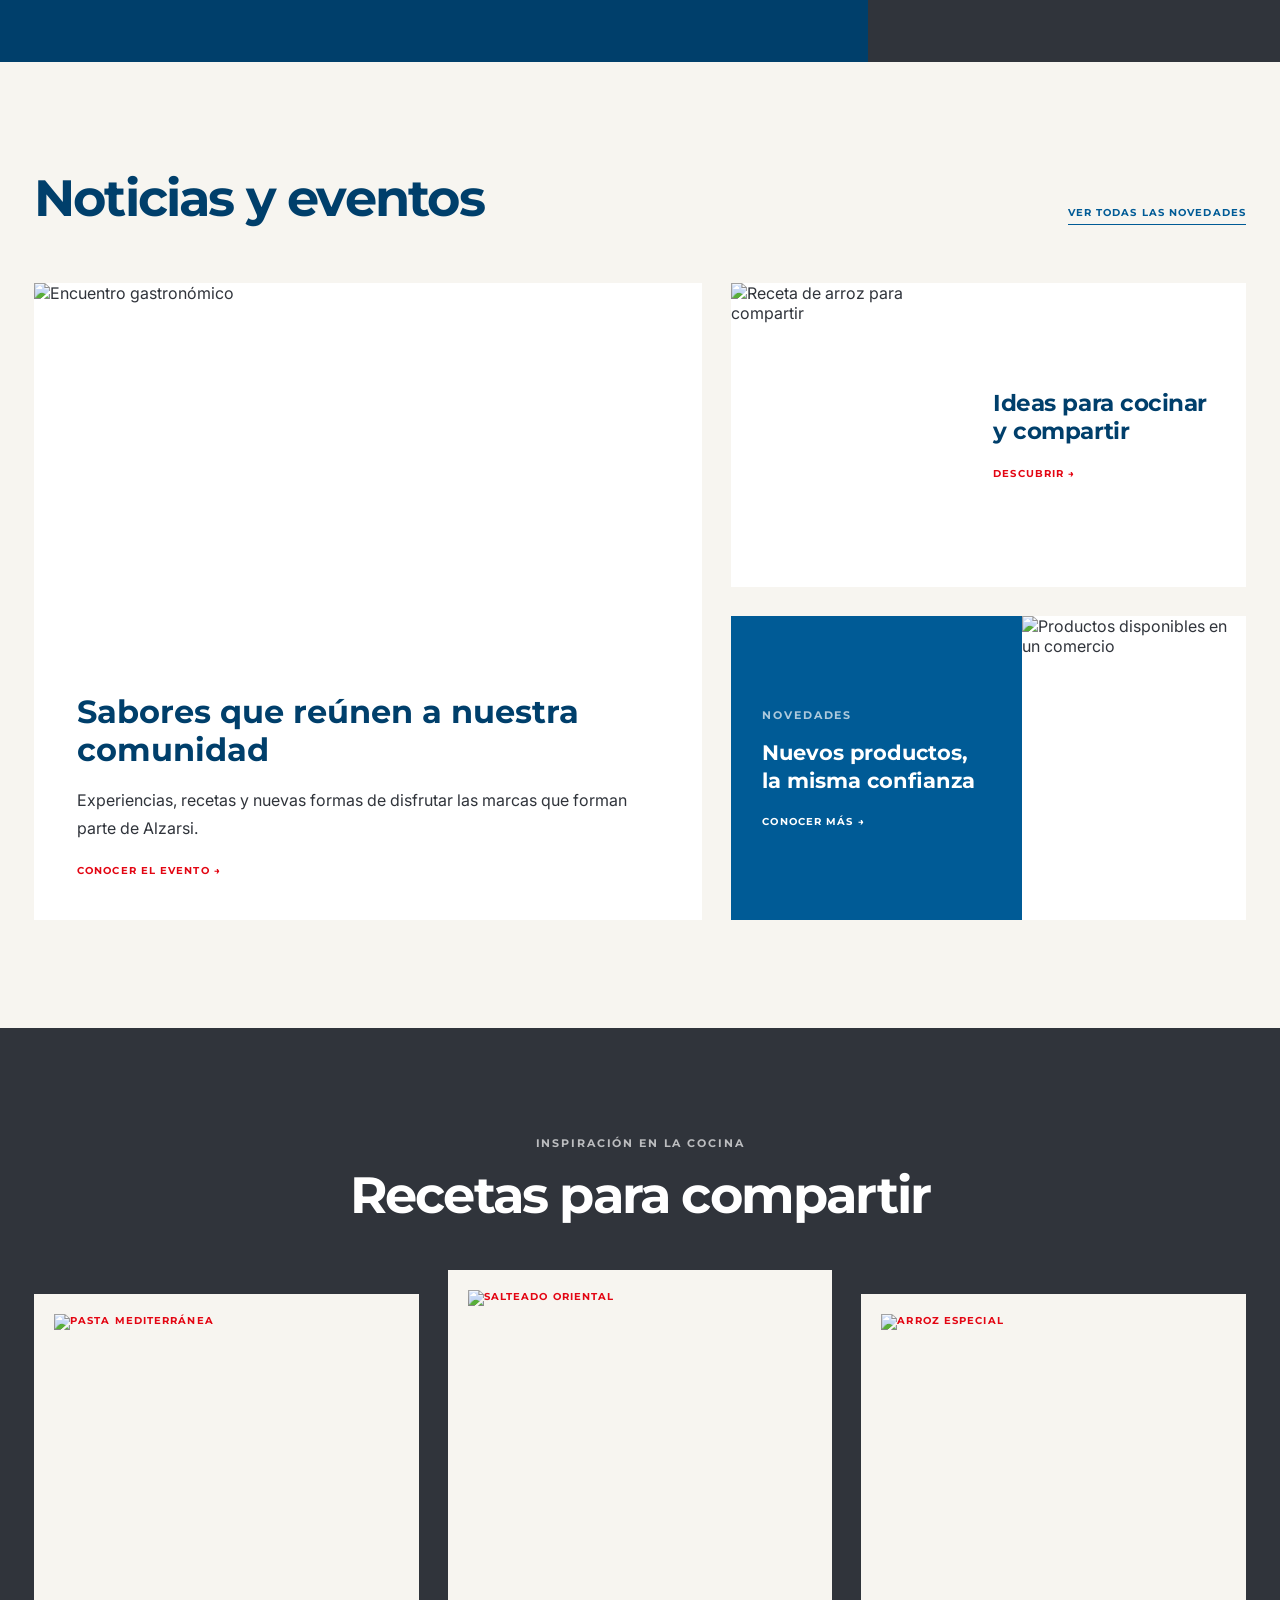
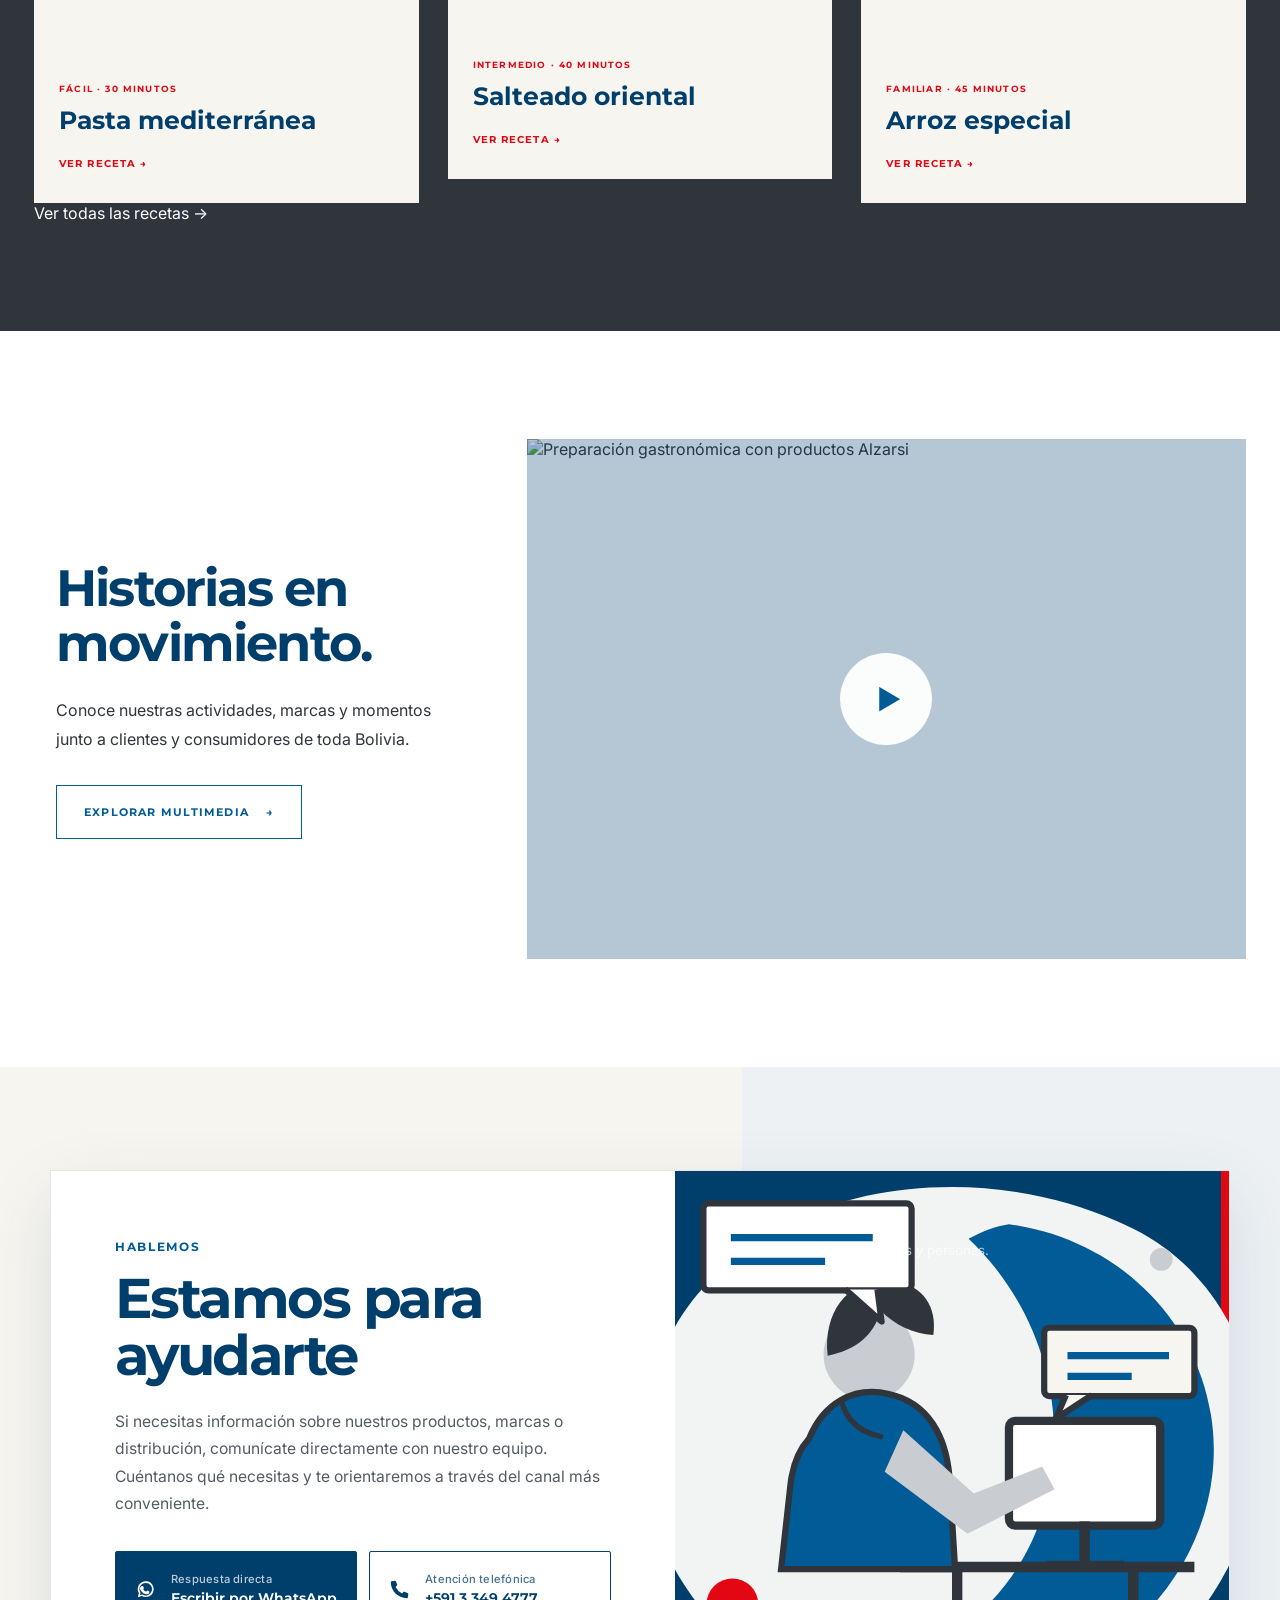
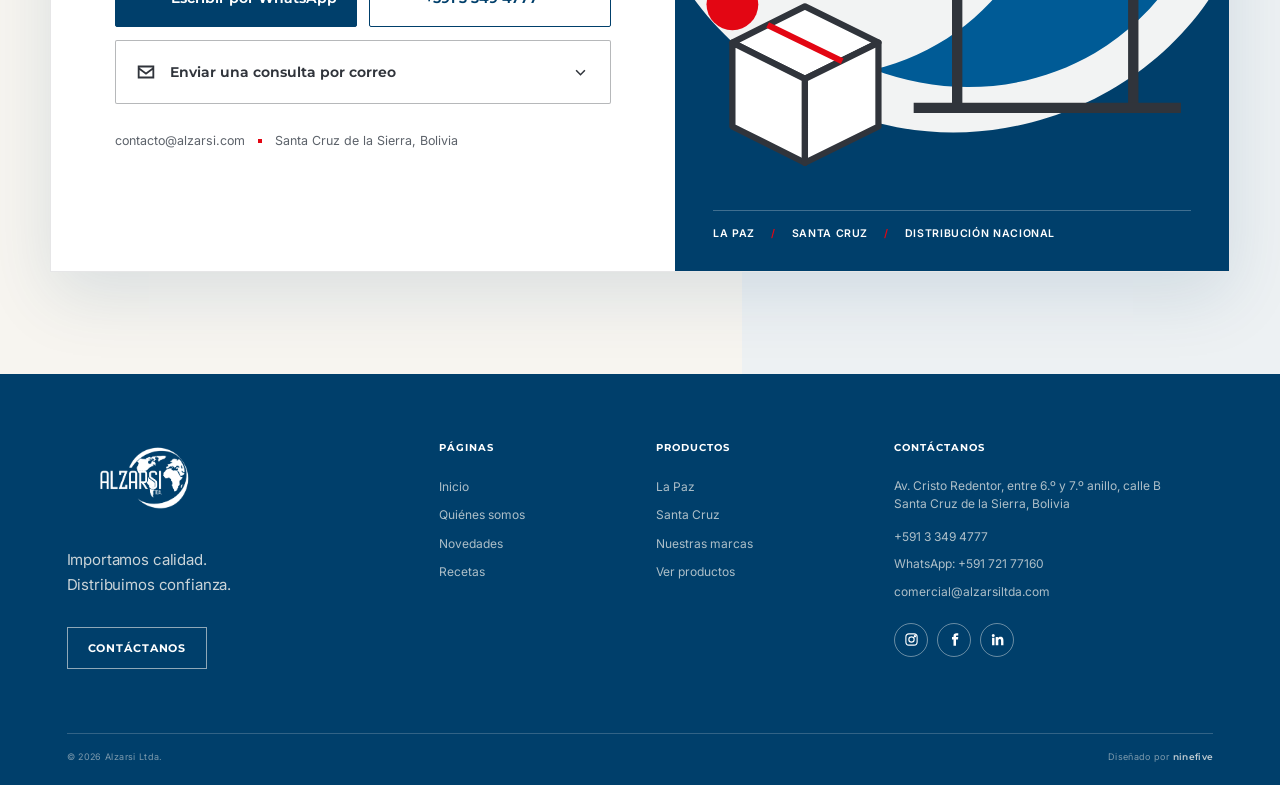
==== commit c41326fb: "Add files via upload" ====
--- a/index.html
+++ b/index.html
@@ -1,759 +1,1209 @@
-<!DOCTYPE html>
+<!doctype html>
 <html lang="es">
-<head>
-  <meta charset="UTF-8">
-  <meta name="viewport" content="width=device-width, initial-scale=1.0">
-  <meta name="description" content="Alzarsi Ltda. importa y distribuye productos de consumo masivo para hogares, comercios y profesionales de Bolivia.">
-  <meta name="theme-color" content="#003F6B">
-
-  <title>Alzarsi Ltda. | Marcas globales, valor local</title>
-
-  <link rel="preconnect" href="https://fonts.googleapis.com">
-  <link rel="preconnect" href="https://fonts.gstatic.com" crossorigin>
-  <link href="https://fonts.googleapis.com/css2?family=Inter:wght@400;500;600&family=Montserrat:wght@600;700;800&display=swap" rel="stylesheet">
-
-  <link rel="stylesheet" href="styles.css">
-  <script src="script.js" defer></script>
-</head>
-
-<body>
-  <header class="site-header surface-header" id="siteHeader">
-    <div class="header-shell layout-shell">
-      <a class="brand-link header-brand" href="#inicio" aria-label="Ir al inicio">
-        <img class="brand-logo" src="assets/alzarsi-logo.png" alt="Alzarsi Ltda.">
-      </a>
-
-      <nav class="desktop-navigation navigation-main" aria-label="Navegación principal">
-        <a class="navigation-link" href="quienes-somos.html">Quiénes somos</a>
-        <a class="navigation-link" href="#marcas">Nuestras marcas</a>
-        <button
-          class="navigation-link navigation-product-trigger"
-          id="productMenuButton"
-          type="button"
-          aria-expanded="false"
-          aria-controls="productMegaMenu"
+  <head>
+    <meta charset="UTF-8" />
+    <meta name="viewport" content="width=device-width, initial-scale=1.0" />
+    <meta
+      name="description"
+      content="Alzarsi Ltda. importa y distribuye productos de consumo masivo para hogares, comercios y profesionales de Bolivia."
+    />
+    <meta name="theme-color" content="#003F6B" />
+
+    <title>Alzarsi Ltda. | Marcas globales, valor local</title>
+
+    <link rel="preconnect" href="https://fonts.googleapis.com" />
+    <link rel="preconnect" href="https://fonts.gstatic.com" crossorigin />
+    <link
+      href="https://fonts.googleapis.com/css2?family=Inter:wght@400;500;600&family=Montserrat:wght@600;700;800&display=swap"
+      rel="stylesheet"
+    />
+
+    <link rel="stylesheet" href="styles.css" />
+    <script src="script.js" defer></script>
+  </head>
+
+  <body id="top">
+    <header class="site-header surface-header" id="siteHeader">
+      <div class="header-shell layout-shell">
+        <a
+          class="brand-link header-brand"
+          href="#inicio"
+          aria-label="Ir al inicio"
         >
-          Productos
-          <span class="navigation-chevron" aria-hidden="true"></span>
-        </button>
-        <a class="navigation-link" href="#recetas">Recetas</a>
-        <a class="navigation-link" href="#novedades">Novedades</a>
-        <a class="navigation-link" href="#multimedia">Multimedia</a>
-      </nav>
-
-      <div class="header-actions">
-        <a class="button-contact header-contact" href="#contacto">Contacto</a>
-
-        <button
-          class="menu-trigger"
-          id="menuButton"
-          type="button"
-          aria-expanded="false"
-          aria-controls="mobileMenu"
-          aria-label="Abrir menú"
+          <img
+            class="brand-logo"
+            src="assets/alzarsi-logo.png"
+            alt="Alzarsi Ltda."
+          />
+        </a>
+
+        <nav
+          class="desktop-navigation navigation-main"
+          aria-label="Navegación principal"
         >
-          <span class="menu-lines" aria-hidden="true">
-            <span></span>
-            <span></span>
-            <span></span>
-          </span>
-        </button>
-      </div>
-    </div>
-
-    <div class="product-mega-menu" id="productMegaMenu" aria-hidden="true">
-      <div class="product-mega-shell layout-shell">
-        <div class="product-mega-intro">
-          <p class="eyebrow">Nuestro portafolio</p>
-          <h2>Productos por región</h2>
-          <p>Explora las marcas disponibles actualmente en cada mercado.</p>
-          <a href="#productos">Ver productos destacados <span>→</span></a>
-        </div>
-
-        <section class="product-mega-column" aria-labelledby="megaLaPazTitle">
-          <a class="product-mega-title" id="megaLaPazTitle" href="https://alzarsiltda.com/la-paz/">La Paz <span>→</span></a>
-          <a href="https://alzarsiltda.com/lee-kum-kee/">Lee Kum Kee</a>
-          <a href="https://alzarsiltda.com/te-chapare/">Té Chapare</a>
-          <a href="https://alzarsiltda.com/el-cazador/">El Cazador</a>
-          <a href="https://alzarsiltda.com/bioplast/">BioPlast</a>
-        </section>
-
-        <section class="product-mega-column" aria-labelledby="megaSantaCruzTitle">
-          <a class="product-mega-title" id="megaSantaCruzTitle" href="https://alzarsiltda.com/santa-cruz/">Santa Cruz <span>→</span></a>
-          <a href="https://alzarsiltda.com/lee-kum-kee/">Lee Kum Kee</a>
-          <a href="https://alzarsiltda.com/el-cazador/">El Cazador</a>
-          <a href="https://alzarsiltda.com/te-chapare/">Té Chapare</a>
-          <a href="https://alzarsiltda.com/saborati/">Saborati</a>
-          <a href="https://alzarsiltda.com/arrozame/">Arrozame</a>
-          <a href="https://alzarsiltda.com/sanoriza/">Sanoriza</a>
-          <a href="https://alzarsiltda.com/roland-foods/">Roland Foods</a>
-        </section>
-
-        <section class="product-mega-column product-mega-upcoming" aria-labelledby="megaAutomotiveTitle">
-          <a class="product-mega-title" id="megaAutomotiveTitle" href="https://alzarsiltda.com/linea-automotriz/">Línea Automotriz <span>→</span></a>
-          <span class="upcoming-label">Próximamente</span>
-          <p>Estamos preparando esta nueva línea de productos.</p>
-        </section>
-      </div>
-    </div>
-
-    <nav class="mobile-navigation" id="mobileMenu" aria-label="Navegación móvil">
-      <div class="mobile-navigation-inner layout-shell">
-        <a class="mobile-navigation-link" href="#empresa">Quiénes somos</a>
-        <a class="mobile-navigation-link" href="#marcas">Nuestras marcas</a>
-        <div class="mobile-product-group">
+          <a class="navigation-link" href="quienes-somos.html">Quiénes somos</a>
+          <a class="navigation-link" href="#marcas">Nuestras marcas</a>
           <button
-            class="mobile-navigation-link mobile-product-trigger"
-            id="mobileProductButton"
+            class="navigation-link navigation-product-trigger"
+            id="productMenuButton"
             type="button"
             aria-expanded="false"
-            aria-controls="mobileProductMenu"
+            aria-controls="productMegaMenu"
           >
             Productos
             <span class="navigation-chevron" aria-hidden="true"></span>
           </button>
-
-          <div class="mobile-product-menu" id="mobileProductMenu">
-            <div class="mobile-product-menu-inner">
-              <div class="mobile-product-region">
-                <a class="mobile-product-title" href="https://alzarsiltda.com/la-paz/">La Paz</a>
-                <a href="https://alzarsiltda.com/lee-kum-kee/">Lee Kum Kee</a>
-                <a href="https://alzarsiltda.com/te-chapare/">Té Chapare</a>
-                <a href="https://alzarsiltda.com/el-cazador/">El Cazador</a>
-                <a href="https://alzarsiltda.com/bioplast/">BioPlast</a>
-              </div>
-
-              <div class="mobile-product-region">
-                <a class="mobile-product-title" href="https://alzarsiltda.com/santa-cruz/">Santa Cruz</a>
-                <a href="https://alzarsiltda.com/lee-kum-kee/">Lee Kum Kee</a>
-                <a href="https://alzarsiltda.com/el-cazador/">El Cazador</a>
-                <a href="https://alzarsiltda.com/te-chapare/">Té Chapare</a>
-                <a href="https://alzarsiltda.com/saborati/">Saborati</a>
-                <a href="https://alzarsiltda.com/arrozame/">Arrozame</a>
-                <a href="https://alzarsiltda.com/sanoriza/">Sanoriza</a>
-                <a href="https://alzarsiltda.com/roland-foods/">Roland Foods</a>
-              </div>
-
-              <div class="mobile-product-region">
-                <a class="mobile-product-title" href="https://alzarsiltda.com/linea-automotriz/">Línea Automotriz</a>
-                <span>Próximamente</span>
+          <a class="navigation-link" href="recetas.html">Recetas</a>
+          <a class="navigation-link" href="eventos.html">Novedades</a>
+          <a class="navigation-link" href="media.html">Multimedia</a>
+        </nav>
+
+        <div class="header-actions">
+          <a class="button-contact header-contact" href="#contacto">Contacto</a>
+
+          <button
+            class="menu-trigger"
+            id="menuButton"
+            type="button"
+            aria-expanded="false"
+            aria-controls="mobileMenu"
+            aria-label="Abrir menú"
+          >
+            <span class="menu-lines" aria-hidden="true">
+              <span></span>
+              <span></span>
+              <span></span>
+            </span>
+          </button>
+        </div>
+      </div>
+
+      <div class="product-mega-menu" id="productMegaMenu" aria-hidden="true">
+        <div class="product-mega-shell layout-shell">
+          <div class="product-mega-intro">
+            <p class="eyebrow">Nuestro Portafolio</p>
+            <h2>Productos por región</h2>
+            <p>Explora las marcas disponibles actualmente en cada mercado.</p>
+            <a href="#productos">Ver productos destacados <span>→</span></a>
+          </div>
+
+          <section class="product-mega-column" aria-labelledby="megaLaPazTitle">
+            <a
+              class="product-mega-title"
+              id="megaLaPazTitle"
+              href="https://alzarsiltda.com/la-paz/"
+              >La Paz <span>→</span></a
+            >
+            <a href="https://alzarsiltda.com/lee-kum-kee/">Lee Kum Kee</a>
+            <a href="https://alzarsiltda.com/te-chapare/">Té Chapare</a>
+            <a href="https://alzarsiltda.com/el-cazador/">El Cazador</a>
+            <a href="https://alzarsiltda.com/bioplast/">BioPlast</a>
+          </section>
+
+          <section
+            class="product-mega-column"
+            aria-labelledby="megaSantaCruzTitle"
+          >
+            <a
+              class="product-mega-title"
+              id="megaSantaCruzTitle"
+              href="https://alzarsiltda.com/santa-cruz/"
+              >Santa Cruz <span>→</span></a
+            >
+            <a href="https://alzarsiltda.com/lee-kum-kee/">Lee Kum Kee</a>
+            <a href="https://alzarsiltda.com/el-cazador/">El Cazador</a>
+            <a href="https://alzarsiltda.com/te-chapare/">Té Chapare</a>
+            <a href="https://alzarsiltda.com/saborati/">Saborati</a>
+            <a href="https://alzarsiltda.com/arrozame/">Arrozame</a>
+            <a href="https://alzarsiltda.com/sanoriza/">Sanoriza</a>
+            <a href="https://alzarsiltda.com/roland-foods/">Roland Foods</a>
+          </section>
+
+          <section
+            class="product-mega-column product-mega-upcoming"
+            aria-labelledby="megaAutomotiveTitle"
+          >
+            <a
+              class="product-mega-title"
+              id="megaAutomotiveTitle"
+              href="https://alzarsiltda.com/linea-automotriz/"
+              >Línea Automotriz <span>→</span></a
+            >
+            <span class="upcoming-label">Próximamente</span>
+            <p>Estamos preparando esta nueva línea de productos.</p>
+          </section>
+        </div>
+      </div>
+
+      <nav
+        class="mobile-navigation"
+        id="mobileMenu"
+        aria-label="Navegación móvil"
+      >
+        <div class="mobile-navigation-inner layout-shell">
+          <a class="mobile-navigation-link" href="#empresa">Quiénes somos</a>
+          <a class="mobile-navigation-link" href="#marcas">Nuestras marcas</a>
+          <div class="mobile-product-group">
+            <button
+              class="mobile-navigation-link mobile-product-trigger"
+              id="mobileProductButton"
+              type="button"
+              aria-expanded="false"
+              aria-controls="mobileProductMenu"
+            >
+              Productos
+              <span class="navigation-chevron" aria-hidden="true"></span>
+            </button>
+
+            <div class="mobile-product-menu" id="mobileProductMenu">
+              <div class="mobile-product-menu-inner">
+                <div class="mobile-product-region">
+                  <a
+                    class="mobile-product-title"
+                    href="https://alzarsiltda.com/la-paz/"
+                    >La Paz</a
+                  >
+                  <a href="https://alzarsiltda.com/lee-kum-kee/">Lee Kum Kee</a>
+                  <a href="https://alzarsiltda.com/te-chapare/">Té Chapare</a>
+                  <a href="https://alzarsiltda.com/el-cazador/">El Cazador</a>
+                  <a href="https://alzarsiltda.com/bioplast/">BioPlast</a>
+                </div>
+
+                <div class="mobile-product-region">
+                  <a
+                    class="mobile-product-title"
+                    href="https://alzarsiltda.com/santa-cruz/"
+                    >Santa Cruz</a
+                  >
+                  <a href="https://alzarsiltda.com/lee-kum-kee/">Lee Kum Kee</a>
+                  <a href="https://alzarsiltda.com/el-cazador/">El Cazador</a>
+                  <a href="https://alzarsiltda.com/te-chapare/">Té Chapare</a>
+                  <a href="https://alzarsiltda.com/saborati/">Saborati</a>
+                  <a href="https://alzarsiltda.com/arrozame/">Arrozame</a>
+                  <a href="https://alzarsiltda.com/sanoriza/">Sanoriza</a>
+                  <a href="https://alzarsiltda.com/roland-foods/"
+                    >Roland Foods</a
+                  >
+                </div>
+
+                <div class="mobile-product-region">
+                  <a
+                    class="mobile-product-title"
+                    href="https://alzarsiltda.com/linea-automotriz/"
+                    >Línea Automotriz</a
+                  >
+                  <span>Próximamente</span>
+                </div>
               </div>
             </div>
           </div>
-        </div>
-        <a class="mobile-navigation-link" href="#recetas">Recetas</a>
-        <a class="mobile-navigation-link" href="#novedades">Novedades</a>
-        <a class="mobile-navigation-link" href="#multimedia">Multimedia</a>
-        <a class="mobile-navigation-contact" href="#contacto">Contactar a Alzarsi</a>
-      </div>
-    </nav>
-  </header>
-
-  <main>
-    <section class="hero-section" id="inicio">
-      <div class="hero-media">
-        <div class="hero-slide is-active" data-slide="0">
-          <img
-            class="hero-image"
-            src="https://images.unsplash.com/photo-1556910103-1c02745aae4d?auto=format&fit=crop&w=1900&q=88"
-            alt="Preparación de alimentos en una cocina familiar"
+          <a class="mobile-navigation-link" href="recetas.html">Recetas</a>
+          <a class="mobile-navigation-link" href="eventos.html">Novedades</a>
+          <a class="mobile-navigation-link" href="media.html">Multimedia</a>
+          <a class="mobile-navigation-contact" href="#contacto"
+            >Contactar a Alzarsi</a
           >
         </div>
-
-        <div class="hero-slide" data-slide="1">
-          <img
-            class="hero-image"
-            src="https://images.unsplash.com/photo-1601599561213-832382fd07ba?auto=format&fit=crop&w=1900&q=88"
-            alt="Operación logística y distribución de productos"
-          >
-        </div>
-
-        <div class="hero-slide" data-slide="2">
-          <img
-            class="hero-image"
-            src="https://images.unsplash.com/photo-1542838132-92c53300491e?auto=format&fit=crop&w=1900&q=88"
-            alt="Consumidora seleccionando productos en un comercio"
-          >
-        </div>
-
-        <div class="hero-overlay"></div>
-      </div>
-
-      <div class="hero-content layout-shell">
-        <div class="hero-panel editorial-notch">
-          <p class="eyebrow hero-eyebrow">Conectando marcas, mercados y familias</p>
-
-          <h1 class="hero-title">
-            Calidad global,<br>
-            cerca de ti.
-          </h1>
-
-          <p class="hero-description">
-            Importamos y distribuimos marcas confiables para hogares, comercios
-            y profesionales de la gastronomía boliviana.
-          </p>
-
-          <div class="hero-buttons">
-            <a class="button-primary" href="#marcas">Conoce nuestras marcas</a>
-            <a class="button-secondary" href="#empresa">Nuestra trayectoria</a>
-          </div>
-        </div>
-      </div>
-
-      <div class="hero-pagination">
-        <button class="hero-dot is-active" data-slide-to="0" aria-label="Mostrar imagen 1"></button>
-        <button class="hero-dot" data-slide-to="1" aria-label="Mostrar imagen 2"></button>
-        <button class="hero-dot" data-slide-to="2" aria-label="Mostrar imagen 3"></button>
-      </div>
-    </section>
-
-    <section class="brands-section section-space" id="marcas">
-      <div class="layout-shell">
-        <div class="section-heading editorial-heading">
-          <div class="heading-primary">
-            <p class="eyebrow">Nuestro portafolio</p>
-            <h2 class="section-title">Marcas para cada mesa.</h2>
-          </div>
-
-          <p class="heading-description">
-            Seleccionamos productos reconocidos por su calidad, consistencia y
-            capacidad de acompañar la vida cotidiana de las familias bolivianas.
-          </p>
-        </div>
-
-        <div class="brand-grid">
-  <a class="offset-small brand-cell" href="https://alzarsiltda.com/lee-kum-kee/">
-    <img
-      class="brand-logo-image logo-lee-kum-kee"
-      src="https://i.postimg.cc/sfKcmPcM/lee-kum-keeb.png"
-      alt="Lee Kum Kee"
-      loading="lazy"
-    >
-    <span class="brand-action">Conocer marca</span>
-  </a>
-
-  <a class="brand-cell" href="https://alzarsiltda.com/kikko/">
-    <img
-      class="brand-logo-image logo-kikko"
-      src="https://i.postimg.cc/NFNk0YMJ/kikko.png"
-      alt="Kikko"
-      loading="lazy"
-    >
-    <span class="brand-action">Conocer marca</span>
-  </a>
-
-  <a class="offset-medium brand-cell" href="https://alzarsiltda.com/sanoriza/">
-    <img
-      class="brand-logo-image logo-sanoryza"
-      src="https://i.postimg.cc/v8Xzh7zW/sanoryza.png"
-      alt="Sanoryza"
-      loading="lazy"
-    >
-    <span class="brand-action">Conocer marca</span>
-  </a>
-
-  <a class="brand-cell brand-cell-dark" href="https://alzarsiltda.com/el-cazador/">
-    <img
-      class="brand-logo-image logo-el-cazador"
-      src="https://i.postimg.cc/BbhBvsb4/el-cazador.png"
-      alt="El Cazador"
-      loading="lazy"
-    >
-    <span class="brand-action">Conocer marca</span>
-  </a>
-
-  <a class="offset-small brand-cell" href="https://alzarsiltda.com/arrozame/">
-    <img
-      class="brand-logo-image logo-arrozame"
-      src="https://i.postimg.cc/pr0JdxTw/arrozame.png"
-      alt="Arrozame"
-      loading="lazy"
-    >
-    <span class="brand-action">Conocer marca</span>
-  </a>
-
-  <a class="brand-cell" href="https://alzarsiltda.com/bioplast/">
-    <img
-      class="brand-logo-image logo-bioplast"
-      src="https://i.postimg.cc/rs8CNs3K/bioplast-verde.png"
-      alt="Bioplast"
-      loading="lazy"
-    >
-    <span class="brand-action">Conocer marca</span>
-  </a>
-
-  <a class="brand-cell" href="https://alzarsiltda.com/saborati/">
-    <img
-      class="brand-logo-image logo-saborati"
-      src="https://i.postimg.cc/6q0cknnz/saborati-2.png"
-      alt="Saborati"
-      loading="lazy"
-    >
-    <span class="brand-action">Conocer marca</span>
-  </a>
-
-  <a class="offset-medium brand-cell" href="https://alzarsiltda.com/roland-foods/">
-    <img
-      class="brand-logo-image logo-roland"
-      src="https://i.postimg.cc/7PXV91V0/roland-foods-goldem.png"
-      alt="Roland Foods"
-      loading="lazy"
-    >
-    <span class="brand-action">Conocer marca</span>
-  </a>
-
-  <a class="offset-small brand-cell" href="https://alzarsiltda.com/te-chapare/">
-    <img
-      class="brand-logo-image logo-te-chapare"
-      src="https://i.postimg.cc/1RMHB0Hc/te-chapare.png"
-      alt="Té Chapare"
-      loading="lazy"
-    >
-    <span class="brand-action">Conocer marca</span>
-  </a>
-</div>
-<div class="brands-footer">
-  <a class="button-outline brands-all-button" href="https://alzarsiltda.com/productos/">
-    Ver todas las marcas
-  </a>
-</div>
-      </div>
-    </section>
-
-    <section class="company-section section-space" id="empresa">
-      <div class="company-layout layout-shell-wide">
-        <div class="company-image image-reveal">
-          <img
-            src="https://images.unsplash.com/photo-1586528116311-ad8dd3c8310d?auto=format&fit=crop&w=1500&q=88"
-            alt="Equipo de distribución trabajando en un centro logístico"
-          >
-        </div>
-
-        <div class="company-copy">
-          <div class="company-copy-inner">
-            <p class="eyebrow">Quiénes somos</p>
-
-            <h2 class="section-title">
-              Experiencia local.<br>
-              Visión internacional.
-            </h2>
-
-            <span class="short-rule"></span>
-
-            <p>
-              Alzarsi es una empresa 100% boliviana fundada en 2008 por
-              profesionales especializados en retail y canal Horeca.
+      </nav>
+    </header>
+
+    <main>
+      <section class="hero-section" id="inicio">
+        <div class="hero-media">
+          <div class="hero-slide is-active" data-slide="0">
+            <img
+              class="hero-image"
+              src="https://images.unsplash.com/photo-1556910103-1c02745aae4d?auto=format&fit=crop&w=1900&q=88"
+              alt="Preparación de alimentos en una cocina familiar"
+            />
+          </div>
+
+          <div class="hero-slide" data-slide="1">
+            <img
+              class="hero-image"
+              src="https://images.unsplash.com/photo-1601599561213-832382fd07ba?auto=format&fit=crop&w=1900&q=88"
+              alt="Operación logística y distribución de productos"
+            />
+          </div>
+
+          <div class="hero-slide" data-slide="2">
+            <img
+              class="hero-image"
+              src="https://images.unsplash.com/photo-1542838132-92c53300491e?auto=format&fit=crop&w=1900&q=88"
+              alt="Consumidora seleccionando productos en un comercio"
+            />
+          </div>
+
+          <div class="hero-overlay"></div>
+        </div>
+
+        <div class="hero-content layout-shell">
+          <div class="hero-panel editorial-notch">
+            <h1 class="hero-title">
+              Calidad global,<br />
+              cerca de ti.
+            </h1>
+
+            <p class="hero-description">
+              Importamos y distribuimos marcas confiables para hogares,
+              comercios y profesionales de la gastronomía boliviana.
             </p>
 
-            <p>
-              Combinamos selección, importación, logística y distribución para
-              acercar productos confiables a comercios y familias de todo el país.
-            </p>
-
-            <a class="button-outline" href="quienes-somos.html">Conocer nuestra historia <span>→</span></a>
-          </div>
-        </div>
-      </div>
-    </section>
-
-    <section class="products-section section-space" id="productos">
-      <div class="layout-shell">
-        <div class="section-heading centered-heading">
-          <p class="eyebrow">Selección destacada</p>
-          <h2 class="section-title">Productos para descubrir</h2>
-          <p>
-            Soluciones confiables para la cocina diaria, el canal gastronómico
-            y los comercios de Bolivia.
-          </p>
-        </div>
-
-        <div class="product-grid">
-          <article class="product-card">
-            <div class="product-image product-notch">
-              <span class="product-category">Salsas y condimentos</span>
-              <img
-                src="https://images.unsplash.com/photo-1596040033229-a9821ebd058d?auto=format&fit=crop&w=1200&q=86"
-                alt="Selección de salsas y condimentos"
+            <div class="hero-buttons">
+              <a class="button-primary" href="#marcas"
+                >Conoce nuestras marcas</a
+              >
+              <a class="button-secondary" href="quienes-somos.html"
+                >Nuestra trayectoria</a
               >
             </div>
-            <h3>Sabores del mundo</h3>
-            <p>Salsas y acompañamientos para ampliar cada menú.</p>
-            <a href="#">Ver productos <span>→</span></a>
-          </article>
-
-          <article class="product-card product-shift">
-            <div class="product-image product-notch">
-              <span class="product-category">Pastas</span>
+          </div>
+        </div>
+
+        <div class="hero-pagination">
+          <button
+            class="hero-dot is-active"
+            data-slide-to="0"
+            aria-label="Mostrar imagen 1"
+          ></button>
+          <button
+            class="hero-dot"
+            data-slide-to="1"
+            aria-label="Mostrar imagen 2"
+          ></button>
+          <button
+            class="hero-dot"
+            data-slide-to="2"
+            aria-label="Mostrar imagen 3"
+          ></button>
+        </div>
+      </section>
+
+      <section class="brands-section section-space" id="marcas">
+        <div class="layout-shell">
+          <div class="section-heading editorial-heading">
+            <div class="heading-primary">
+              <p class="eyebrow">Nuestro portafolio</p>
+              <h2 class="section-title">Marcas para cada mesa.</h2>
+            </div>
+
+            <p class="heading-description">
+              Seleccionamos productos reconocidos por su calidad, consistencia y
+              capacidad de acompañar la vida cotidiana de las familias
+              bolivianas.
+            </p>
+          </div>
+
+          <div class="brand-grid">
+            <a
+              class="offset-small brand-cell"
+              href="https://alzarsiltda.com/lee-kum-kee/"
+            >
               <img
-                src="https://images.unsplash.com/photo-1551892374-ecf8754cf8b0?auto=format&fit=crop&w=800&q=86"
-                alt="Pasta preparada con ingredientes frescos"
+                class="brand-logo-image logo-lee-kum-kee"
+                src="https://i.postimg.cc/sfKcmPcM/lee-kum-keeb.png"
+                alt="Lee Kum Kee"
+                loading="lazy"
+              />
+              <span class="brand-action">Conocer marca</span>
+            </a>
+
+            <a class="brand-cell" href="https://alzarsiltda.com/kikko/">
+              <img
+                class="brand-logo-image logo-kikko"
+                src="https://i.postimg.cc/NFNk0YMJ/kikko.png"
+                alt="Kikko"
+                loading="lazy"
+              />
+              <span class="brand-action">Conocer marca</span>
+            </a>
+
+            <a
+              class="offset-medium brand-cell"
+              href="https://alzarsiltda.com/sanoriza/"
+            >
+              <img
+                class="brand-logo-image logo-sanoryza"
+                src="https://i.postimg.cc/v8Xzh7zW/sanoryza.png"
+                alt="Sanoryza"
+                loading="lazy"
+              />
+              <span class="brand-action">Conocer marca</span>
+            </a>
+
+            <a
+              class="brand-cell brand-cell-dark"
+              href="https://alzarsiltda.com/el-cazador/"
+            >
+              <img
+                class="brand-logo-image logo-el-cazador"
+                src="https://i.postimg.cc/BbhBvsb4/el-cazador.png"
+                alt="El Cazador"
+                loading="lazy"
+              />
+              <span class="brand-action">Conocer marca</span>
+            </a>
+
+            <a
+              class="offset-small brand-cell"
+              href="https://alzarsiltda.com/arrozame/"
+            >
+              <img
+                class="brand-logo-image logo-arrozame"
+                src="https://i.postimg.cc/pr0JdxTw/arrozame.png"
+                alt="Arrozame"
+                loading="lazy"
+              />
+              <span class="brand-action">Conocer marca</span>
+            </a>
+
+            <a class="brand-cell" href="https://alzarsiltda.com/bioplast/">
+              <img
+                class="brand-logo-image logo-bioplast"
+                src="https://i.postimg.cc/rs8CNs3K/bioplast-verde.png"
+                alt="Bioplast"
+                loading="lazy"
+              />
+              <span class="brand-action">Conocer marca</span>
+            </a>
+
+            <a class="brand-cell" href="https://alzarsiltda.com/saborati/">
+              <img
+                class="brand-logo-image logo-saborati"
+                src="https://i.postimg.cc/6q0cknnz/saborati-2.png"
+                alt="Saborati"
+                loading="lazy"
+              />
+              <span class="brand-action">Conocer marca</span>
+            </a>
+
+            <a
+              class="offset-medium brand-cell"
+              href="https://alzarsiltda.com/roland-foods/"
+            >
+              <img
+                class="brand-logo-image logo-roland"
+                src="https://i.postimg.cc/7PXV91V0/roland-foods-goldem.png"
+                alt="Roland Foods"
+                loading="lazy"
+              />
+              <span class="brand-action">Conocer marca</span>
+            </a>
+
+            <a
+              class="offset-small brand-cell"
+              href="https://alzarsiltda.com/te-chapare/"
+            >
+              <img
+                class="brand-logo-image logo-te-chapare"
+                src="https://i.postimg.cc/1RMHB0Hc/te-chapare.png"
+                alt="Té Chapare"
+                loading="lazy"
+              />
+              <span class="brand-action">Conocer marca</span>
+            </a>
+          </div>
+          <div class="brands-footer">
+            <a
+              class="button-outline brands-all-button"
+              href="https://alzarsiltda.com/productos/"
+            >
+              Ver todas las marcas
+            </a>
+          </div>
+        </div>
+      </section>
+
+      <section class="company-section section-space" id="empresa">
+        <div class="company-layout layout-shell-wide">
+          <div class="company-image image-reveal">
+            <img
+              src="https://i.postimg.cc/zfSNQtvy/familia-comiendo.jpg"
+              alt="Familia compartiendo una comida alrededor de la mesa"
+            />
+          </div>
+
+          <div class="company-copy">
+            <div class="company-copy-inner">
+              <p class="eyebrow">Quiénes somos</p>
+
+              <h2 class="section-title">
+                Experiencia local.<br />
+                Visión internacional.
+              </h2>
+
+              <span class="short-rule"></span>
+
+              <p>
+                Alzarsi es una empresa 100% boliviana fundada en 2008 por
+                profesionales especializados en retail y canal Horeca.
+              </p>
+
+              <p>
+                Combinamos selección, importación, logística y distribución para
+                acercar productos confiables a comercios y familias de todo el
+                país.
+              </p>
+
+              <a class="button-outline" href="quienes-somos.html"
+                >Conocer nuestra historia <span>→</span></a
               >
             </div>
-            <h3>Cocina cotidiana</h3>
-            <p>Pastas versátiles para hogares y cocinas profesionales.</p>
-            <a href="#">Ver productos <span>→</span></a>
-          </article>
-
-          <article class="product-card">
-            <div class="product-image product-notch">
-              <span class="product-category">Arroces</span>
-              <img
-                src="https://images.unsplash.com/photo-1536304993881-ff6e9eefa2a6?auto=format&fit=crop&w=800&q=86"
-                alt="Granos de arroz seleccionados"
-              >
-            </div>
-            <h3>Calidad que rinde</h3>
-            <p>Granos seleccionados para compartir todos los días.</p>
-            <a href="#">Ver productos <span>→</span></a>
-          </article>
-
-          <article class="product-card product-shift">
-            <div class="product-image product-notch">
-              <span class="product-category">Hogar</span>
-              <img
-                src="https://images.unsplash.com/photo-1583947581924-860bda6a26df?auto=format&fit=crop&w=800&q=86"
-                alt="Productos funcionales para el hogar"
-              >
-            </div>
-            <h3>Soluciones prácticas</h3>
-            <p>Productos funcionales para espacios limpios y ordenados.</p>
-            <a href="#">Ver productos <span>→</span></a>
-          </article>
-        </div>
-      </div>
-    </section>
-
-    <section class="value-mosaic">
-      <div class="mosaic-layout layout-shell-wide">
-        <article class="mosaic-copy mosaic-blue">
-          <div>
-            <p class="eyebrow eyebrow-light">Nuestra forma de trabajar</p>
-            <h2>Confianza en cada entrega.</h2>
+          </div>
+        </div>
+      </section>
+
+      <section class="products-section section-space" id="productos">
+        <div class="layout-shell">
+          <div class="section-heading centered-heading">
+            <h2 class="section-title">Productos para descubrir</h2>
             <p>
-              Relaciones comerciales sólidas, atención cercana y cumplimiento
-              en cada etapa.
+              Soluciones confiables para la cocina diaria, el canal gastronómico
+              y los comercios de Bolivia.
             </p>
-            <a href="#contacto">Hablemos de negocios</a>
-          </div>
-        </article>
-
-        <div class="mosaic-image image-reveal">
-          <img
-            src="https://images.unsplash.com/photo-1556740749-887f6717d7e4?auto=format&fit=crop&w=1100&q=86"
-            alt="Relación de confianza entre socios comerciales"
-          >
-        </div>
-
-        <article class="mosaic-copy mosaic-deep">
-          <div>
-            <p class="eyebrow eyebrow-light">Cobertura</p>
-            <h2>Cerca de nuestros clientes.</h2>
-            <p>
-              Oficinas y equipos de distribución preparados para responder a
-              las necesidades de cada mercado.
-            </p>
-            <a href="#contacto">Consultar cobertura</a>
-          </div>
-        </article>
-
-        <div class="mosaic-image wide-image image-reveal">
-          <img
-            src="https://images.unsplash.com/photo-1515003197210-e0cd71810b5f?auto=format&fit=crop&w=1300&q=86"
-            alt="Platos preparados para compartir"
-          >
-        </div>
-
-        <article class="mosaic-copy mosaic-graphite">
-          <div>
-            <p class="eyebrow eyebrow-light">A quiénes atendemos</p>
-            <h2>Soluciones para crecer juntos.</h2>
-            <p>
-              Comercios, distribuidores, restaurantes y profesionales
-              gastronómicos.
-            </p>
-            <a href="#contacto">Realizar una consulta</a>
-          </div>
-        </article>
-      </div>
-    </section>
-
-    <section class="news-section section-space" id="novedades">
-      <div class="layout-shell">
-        <div class="section-heading news-heading">
-          <div>
-            <p class="eyebrow">Alzarsi al día</p>
-            <h2 class="section-title">Noticias y eventos</h2>
-          </div>
-          <a class="text-link" href="#">Ver todas las novedades</a>
-        </div>
-
-        <div class="news-layout">
-          <article class="news-feature">
-            <div class="news-image image-reveal">
-              <img
-                src="https://images.unsplash.com/photo-1533777857889-4be7c70b33f7?auto=format&fit=crop&w=1400&q=86"
-                alt="Encuentro gastronómico"
-              >
-            </div>
-
-            <div class="news-content">
-              <p class="eyebrow">Evento destacado</p>
-              <h3>Sabores que reúnen a nuestra comunidad</h3>
+          </div>
+
+          <div class="product-grid">
+            <article class="product-card">
+              <div class="product-image product-notch">
+                <span class="product-category">Salsas y condimentos</span>
+                <img
+                  src="https://images.unsplash.com/photo-1596040033229-a9821ebd058d?auto=format&fit=crop&w=1200&q=86"
+                  alt="Selección de salsas y condimentos"
+                />
+              </div>
+              <h3>Sabores del mundo</h3>
+              <p>Salsas y acompañamientos para ampliar cada menú.</p>
+              <a href="#">Ver productos <span>→</span></a>
+            </article>
+
+            <article class="product-card product-shift">
+              <div class="product-image product-notch">
+                <span class="product-category">Pastas</span>
+                <img
+                  src="https://images.unsplash.com/photo-1516685018646-549198525c1b?q=80&w=1170&auto=format&fit=crop&ixlib=rb-4.1.0&ixid=M3wxMjA3fDB8MHxwaG90by1wYWdlfHx8fGVufDB8fHx8fA%3D%3D"
+                  alt="Pasta preparada con ingredientes frescos"
+                />
+              </div>
+              <h3>Cocina cotidiana</h3>
+              <p>Pastas versátiles para hogares y cocinas profesionales.</p>
+              <a href="#">Ver productos <span>→</span></a>
+            </article>
+
+            <article class="product-card">
+              <div class="product-image product-notch">
+                <span class="product-category">Arroces</span>
+                <img
+                  src="https://plus.unsplash.com/premium_photo-1682144244760-3cf8c5f47aaa?q=80&w=1171&auto=format&fit=crop&ixlib=rb-4.1.0&ixid=M3wxMjA3fDB8MHxwaG90by1wYWdlfHx8fGVufDB8fHx8fA%3D%3D"
+                  alt="Granos de arroz seleccionados"
+                />
+              </div>
+              <h3>Calidad que rinde</h3>
+              <p>Granos seleccionados para compartir todos los días.</p>
+              <a href="#">Ver productos <span>→</span></a>
+            </article>
+
+            <article class="product-card product-shift">
+              <div class="product-image product-notch">
+                <span class="product-category">Hogar</span>
+                <img
+                  src="https://images.unsplash.com/photo-1728049803340-473587f7943b?q=80&w=1332&auto=format&fit=crop&ixlib=rb-4.1.0&ixid=M3wxMjA3fDB8MHxwaG90by1wYWdlfHx8fGVufDB8fHx8fA%3D%3D"
+                  alt="Productos funcionales para el hogar"
+                />
+              </div>
+              <h3>Soluciones prácticas</h3>
+              <p>Productos funcionales para espacios limpios y ordenados.</p>
+              <a href="#">Ver productos <span>→</span></a>
+            </article>
+          </div>
+        </div>
+      </section>
+
+      <section class="value-mosaic">
+        <div class="mosaic-layout layout-shell-wide">
+          <article class="mosaic-copy mosaic-blue">
+            <div>
+              <p class="eyebrow eyebrow-light">Nuestra forma de trabajar</p>
+              <h2>Confianza en cada entrega.</h2>
               <p>
-                Experiencias, recetas y nuevas formas de disfrutar las marcas
-                que forman parte de Alzarsi.
+                Relaciones comerciales sólidas, atención cercana y cumplimiento
+                en cada etapa.
               </p>
-              <a href="#">Conocer el evento <span>→</span></a>
+              <a href="#contacto">Hablemos de negocios</a>
             </div>
           </article>
 
-          <div class="news-secondary">
-            <article class="news-compact">
-              <div class="compact-image image-reveal">
+          <div class="mosaic-image image-reveal">
+            <img
+              src="https://images.unsplash.com/photo-1556740749-887f6717d7e4?auto=format&fit=crop&w=1100&q=86"
+              alt="Relación de confianza entre socios comerciales"
+            />
+          </div>
+
+          <article class="mosaic-copy mosaic-deep">
+            <div>
+              <p class="eyebrow eyebrow-light">Cobertura</p>
+              <h2>Cerca de nuestros clientes.</h2>
+              <p>
+                Oficinas y equipos de distribución preparados para responder a
+                las necesidades de cada mercado.
+              </p>
+              <a href="#contacto">Consultar cobertura</a>
+            </div>
+          </article>
+
+          <div class="mosaic-image wide-image image-reveal">
+            <img
+              src="https://images.unsplash.com/photo-1515003197210-e0cd71810b5f?auto=format&fit=crop&w=1300&q=86"
+              alt="Platos preparados para compartir"
+            />
+          </div>
+
+          <article class="mosaic-copy mosaic-graphite">
+            <div>
+              <h2>Soluciones para crecer juntos.</h2>
+              <p>
+                Comercios, distribuidores, restaurantes y profesionales
+                gastronómicos.
+              </p>
+              <a href="#contacto">Realizar una consulta</a>
+            </div>
+          </article>
+        </div>
+      </section>
+
+      <section class="news-section section-space" id="novedades">
+        <div class="layout-shell">
+          <div class="section-heading news-heading">
+            <div>
+              <h2 class="section-title">Noticias y eventos</h2>
+            </div>
+            <a class="text-link" href="eventos.html">Ver todas las novedades</a>
+          </div>
+
+          <div class="news-layout">
+            <article class="news-feature">
+              <div class="news-image image-reveal">
                 <img
-                  src="https://images.unsplash.com/photo-1603133872878-684f208fb84b?auto=format&fit=crop&w=850&q=86"
-                  alt="Receta de arroz para compartir"
-                >
+                  src="https://images.unsplash.com/photo-1533777857889-4be7c70b33f7?auto=format&fit=crop&w=1400&q=86"
+                  alt="Encuentro gastronómico"
+                />
               </div>
-              <div class="compact-copy">
-                <p class="eyebrow">Recetas</p>
-                <h3>Ideas para cocinar y compartir</h3>
-                <a href="#recetas">Descubrir <span>→</span></a>
+
+              <div class="news-content">
+                <h3>Sabores que reúnen a nuestra comunidad</h3>
+                <p>
+                  Experiencias, recetas y nuevas formas de disfrutar las marcas
+                  que forman parte de Alzarsi.
+                </p>
+                <a href="eventos.html">Conocer el evento <span>→</span></a>
               </div>
             </article>
 
-            <article class="news-compact reverse-compact">
-              <div class="compact-copy blue-compact">
-                <p class="eyebrow eyebrow-light">Novedades</p>
-                <h3>Nuevos productos, la misma confianza</h3>
-                <a href="#productos">Conocer más <span>→</span></a>
-              </div>
-              <div class="compact-image image-reveal">
+            <div class="news-secondary">
+              <article class="news-compact">
+                <a
+                  class="compact-image image-reveal"
+                  href="recetas.html"
+                  aria-label="Ver ideas para cocinar y compartir"
+                >
+                  <img
+                    src="https://images.unsplash.com/photo-1603133872878-684f208fb84b?auto=format&fit=crop&w=850&q=86"
+                    alt="Receta de arroz para compartir"
+                  />
+                </a>
+
+                <div class="compact-copy">
+                  <h3>
+                    <a href="recetas.html">Ideas para cocinar y compartir</a>
+                  </h3>
+                  <a href="recetas.html">Descubrir <span>→</span></a>
+                </div>
+              </article>
+
+              <article class="news-compact reverse-compact">
+                <div class="compact-copy blue-compact">
+                  <p class="eyebrow eyebrow-light">Novedades</p>
+                  <h3>Nuevos productos, la misma confianza</h3>
+                  <a href="#productos">Conocer más <span>→</span></a>
+                </div>
+                <div class="compact-image image-reveal">
+                  <img
+                    src="https://images.unsplash.com/photo-1608686207856-001b95cf60ca?auto=format&fit=crop&w=850&q=86"
+                    alt="Productos disponibles en un comercio"
+                  />
+                </div>
+              </article>
+            </div>
+          </div>
+        </div>
+      </section>
+
+      <section class="recipes-section section-space" id="recetas">
+        <div class="layout-shell">
+          <div class="centered-heading section-heading light-heading">
+            <p class="eyebrow eyebrow-light">Inspiración en la cocina</p>
+            <h2 class="section-title">
+              <a href="recetas.html">Recetas para compartir</a>
+            </h2>
+          </div>
+
+          <div class="recipe-grid">
+            <article class="recipe-card">
+              <a
+                class="recipe-image image-reveal"
+                href="recetas.html"
+                aria-label="Ver Pasta mediterránea"
+              >
                 <img
-                  src="https://images.unsplash.com/photo-1608686207856-001b95cf60ca?auto=format&fit=crop&w=850&q=86"
-                  alt="Productos disponibles en un comercio"
-                >
+                  src="https://images.unsplash.com/photo-1563379926898-05f4575a45d8?auto=format&fit=crop&w=900&q=86"
+                  alt="Pasta mediterránea"
+                />
+              </a>
+
+              <div class="recipe-card__content">
+                <p class="recipe-detail">Fácil · 30 minutos</p>
+                <h3>
+                  <a class="recipe-title-link" href="recetas.html">
+                    Pasta mediterránea
+                  </a>
+                </h3>
+                <a class="recipe-action" href="recetas.html">
+                  Ver receta <span aria-hidden="true">→</span>
+                </a>
               </div>
             </article>
-          </div>
-        </div>
+
+            <article class="recipe-card lifted-recipe">
+              <a
+                class="recipe-image image-reveal"
+                href="recetas.html"
+                aria-label="Ver Salteado oriental"
+              >
+                <img
+                  src="https://i.postimg.cc/nLcs0DcV/salteado-oriental.jpg"
+                  alt="Salteado oriental"
+                />
+              </a>
+
+              <div class="recipe-card__content">
+                <p class="recipe-detail">Intermedio · 40 minutos</p>
+                <h3>
+                  <a class="recipe-title-link" href="recetas.html">
+                    Salteado oriental
+                  </a>
+                </h3>
+                <a class="recipe-action" href="recetas.html">
+                  Ver receta <span aria-hidden="true">→</span>
+                </a>
+              </div>
+            </article>
+
+            <article class="recipe-card">
+              <a
+                class="recipe-image image-reveal"
+                href="recetas.html"
+                aria-label="Ver Arroz especial"
+              >
+                <img
+                  src="https://i.postimg.cc/g0kwNZkz/arroz-especial.jpg"
+                  alt="Arroz especial"
+                />
+              </a>
+
+              <div class="recipe-card__content">
+                <p class="recipe-detail">Familiar · 45 minutos</p>
+                <h3>
+                  <a class="recipe-title-link" href="recetas.html">
+                    Arroz especial
+                  </a>
+                </h3>
+                <a class="recipe-action" href="recetas.html">
+                  Ver receta <span aria-hidden="true">→</span>
+                </a>
+              </div>
+            </article>
+          </div>
+          <div class="recipes-all-action">
+            <a class="recipes-all-button" href="recetas.html">
+              Ver todas las recetas
+              <span aria-hidden="true">→</span>
+            </a>
+          </div>
+        </div>
+      </section>
+
+      <section class="multimedia-section section-space" id="multimedia">
+        <div class="multimedia-layout layout-shell">
+          <div class="multimedia-copy">
+            <h2 class="section-title">Historias en movimiento.</h2>
+            <p>
+              Conoce nuestras actividades, marcas y momentos junto a clientes y
+              consumidores de toda Bolivia.
+            </p>
+            <a class="button-outline" href="media.html"
+              >Explorar multimedia <span>→</span></a
+            >
+          </div>
+
+          <a
+            class="video-feature image-reveal"
+            href="media.html"
+            aria-label="Explorar contenido multimedia"
+          >
+            <img
+              src="https://images.unsplash.com/photo-1556910103-1c02745aae4d?auto=format&fit=crop&w=1500&q=86"
+              alt="Preparación gastronómica con productos Alzarsi"
+            />
+            <span class="video-shade"></span>
+            <span class="video-button" aria-hidden="true">▶</span>
+          </a>
+        </div>
+      </section>
+
+      <!-- =====================================================
+     CONTACTO ALZARSI
+     
+====================================================== -->
+      <section
+        class="alz-contact"
+        id="contacto"
+        aria-labelledby="alz-contact-title"
+      >
+        <div class="alz-contact__container">
+          <!-- LEFT COLUMN -->
+          <div class="alz-contact__content">
+            <span class="alz-contact__eyebrow">Hablemos</span>
+
+            <h2 class="alz-contact__title" id="alz-contact-title">
+              Estamos para ayudarte
+            </h2>
+
+            <p class="alz-contact__intro">
+              Si necesitas información sobre nuestros productos, marcas o
+              distribución, comunícate directamente con nuestro equipo.
+              Cuéntanos qué necesitas y te orientaremos a través del canal más
+              conveniente.
+            </p>
+
+            <!-- QUICK CONTACT OPTIONS -->
+            <div
+              class="alz-contact__quick-actions"
+              aria-label="Opciones de contacto rápido"
+            >
+              <!-- Verify that this is also the current WhatsApp number -->
+              <a
+                class="alz-contact__action alz-contact__action--primary"
+                href="https://wa.me/59133494777"
+                target="_blank"
+                rel="noopener noreferrer"
+                aria-label="Escribir a Alzarsi por WhatsApp"
+              >
+                <svg aria-hidden="true" viewBox="0 0 24 24">
+                  <path
+                    d="M20.5 11.7a8.3 8.3 0 0 1-12.3 7.2L4 20l1.1-4.1a8.3 8.3 0 1 1 15.4-4.2Zm-8.3-6.5a6.5 6.5 0 0 0-5.6 9.8l.2.4-.6 2.3 2.4-.6.4.2a6.5 6.5 0 1 0 3.2-12.1Zm-3.1 3.2c.2 0 .4 0 .5.4l.7 1.5c.1.2.1.3 0 .5l-.5.7c-.1.1-.2.3 0 .5a5.5 5.5 0 0 0 2.6 2.2c.2.1.4.1.5-.1l.7-.9c.2-.2.3-.2.5-.1l1.5.7c.2.1.4.2.4.3.1.1.1.8-.2 1.5-.3.7-1.4 1.3-2 1.4-.5.1-1.2.1-2-.2a8.6 8.6 0 0 1-3.2-2 7.6 7.6 0 0 1-2.1-2.7c-.6-1.3 0-2.5.5-3 .5-.5 1-.7 1.6-.7Z"
+                  />
+                </svg>
+
+                <span>
+                  <small>Respuesta directa</small>
+                  Escribir por WhatsApp
+                </span>
+              </a>
+
+              <a
+                class="alz-contact__action alz-contact__action--secondary"
+                href="tel:+59133494777"
+                aria-label="Llamar a Alzarsi al 3 349 4777"
+              >
+                <svg aria-hidden="true" viewBox="0 0 24 24">
+                  <path
+                    d="M7.1 2.8c.4-.1.8.1 1 .5l1.5 3.5c.2.4.1.8-.2 1.1l-1.5 1.4a14.4 14.4 0 0 0 6.8 6.8l1.4-1.5c.3-.3.7-.4 1.1-.2l3.5 1.5c.4.2.6.6.5 1l-.5 3.4c-.1.5-.5.8-1 .8C10.4 21.1 2.9 13.6 2.9 4.3c0-.5.3-.9.8-1l3.4-.5Z"
+                  />
+                </svg>
+
+                <span>
+                  <small>Atención telefónica</small>
+                  +591 3 349 4777
+                </span>
+              </a>
+            </div>
+
+            <!-- EMAIL ACCORDION -->
+            <div class="alz-contact__email-panel">
+              <button
+                class="alz-contact__email-toggle"
+                type="button"
+                id="alz-email-toggle"
+                aria-expanded="false"
+                aria-controls="alz-email-content"
+              >
+                <span class="alz-contact__email-toggle-label">
+                  <svg aria-hidden="true" viewBox="0 0 24 24">
+                    <path
+                      d="M3 5h18v14H3V5Zm2 2v.4l7 5.2 7-5.2V7H5Zm14 10V9.9l-7 5.2-7-5.2V17h14Z"
+                    />
+                  </svg>
+
+                  Enviar una consulta por correo
+                </span>
+
+                <svg
+                  class="alz-contact__chevron"
+                  aria-hidden="true"
+                  viewBox="0 0 24 24"
+                >
+                  <path d="m7 9.5 5 5 5-5" />
+                </svg>
+              </button>
+
+              <div
+                class="alz-contact__email-content"
+                id="alz-email-content"
+                aria-hidden="true"
+              >
+                <form class="alz-contact__form" id="alz-contact-form">
+                  <div class="alz-contact__field-row">
+                    <div class="alz-contact__field">
+                      <label for="alz-contact-name">Nombre y apellido</label>
+                      <input
+                        type="text"
+                        id="alz-contact-name"
+                        name="name"
+                        autocomplete="name"
+                        required
+                      />
+                    </div>
+
+                    <div class="alz-contact__field">
+                      <label for="alz-contact-phone">Teléfono</label>
+                      <input
+                        type="tel"
+                        id="alz-contact-phone"
+                        name="phone"
+                        autocomplete="tel"
+                        inputmode="tel"
+                        required
+                      />
+                    </div>
+                  </div>
+
+                  <div class="alz-contact__field">
+                    <label for="alz-contact-email">Correo electrónico</label>
+                    <input
+                      type="email"
+                      id="alz-contact-email"
+                      name="email"
+                      autocomplete="email"
+                      required
+                    />
+                  </div>
+
+                  <div class="alz-contact__field">
+                    <label for="alz-contact-subject"
+                      >Motivo de la consulta</label
+                    >
+                    <select id="alz-contact-subject" name="subject" required>
+                      <option value="">Selecciona una opción</option>
+                      <option value="Información sobre productos">
+                        Información sobre productos
+                      </option>
+                      <option value="Distribución y ventas">
+                        Distribución y ventas
+                      </option>
+                      <option value="Marcas y proveedores">
+                        Marcas y proveedores
+                      </option>
+                      <option value="Atención al cliente">
+                        Atención al cliente
+                      </option>
+                      <option value="Otra consulta">Otra consulta</option>
+                    </select>
+                  </div>
+
+                  <div class="alz-contact__field">
+                    <label for="alz-contact-message">Mensaje</label>
+                    <textarea
+                      id="alz-contact-message"
+                      name="message"
+                      rows="5"
+                      required
+                    ></textarea>
+                  </div>
+
+                  <div class="alz-contact__form-footer">
+                    <p class="alz-contact__form-note">
+                      Los campos son obligatorios.
+                    </p>
+
+                    <button class="alz-contact__submit" type="submit">
+                      Preparar correo
+                      <svg aria-hidden="true" viewBox="0 0 24 24">
+                        <path
+                          d="m5 12 14-7-4 14-3.2-5.8L5 12Zm3.2-.3 4.5 1.6 1.7 3.1L17 8l-8.8 3.7Z"
+                        />
+                      </svg>
+                    </button>
+                  </div>
+
+                  <p
+                    class="alz-contact__status"
+                    id="alz-contact-status"
+                    role="status"
+                    aria-live="polite"
+                  ></p>
+                </form>
+              </div>
+            </div>
+
+            <!-- BUSINESS DETAILS -->
+            <address class="alz-contact__details">
+              <a href="mailto:contacto@alzarsi.com"> contacto@alzarsi.com </a>
+
+              <span aria-hidden="true"></span>
+
+              <a
+                href="https://www.google.com/maps/search/?api=1&query=Av.+Luis+Saavedra+Suarez+9335+Santa+Cruz+Bolivia"
+                target="_blank"
+                rel="noopener noreferrer"
+              >
+                Santa Cruz de la Sierra, Bolivia
+              </a>
+            </address>
+          </div>
+
+          <!-- RIGHT COLUMN / CUSTOM VECTOR ILLUSTRATION -->
+          <div class="alz-contact__visual" aria-hidden="true">
+            <div class="alz-contact__visual-heading">
+              <span>Alzarsi Ltda.</span>
+              <p>Conectando marcas, productos y personas.</p>
+            </div>
+
+            <svg
+              class="alz-contact__illustration"
+              viewBox="0 0 620 660"
+              xmlns="http://www.w3.org/2000/svg"
+            >
+              <path
+                class="alz-contact__shape alz-contact__shape--light"
+                d="M79 140C168 44 349 24 486 93c115 58 153 210 88 331-68 128-230 189-368 135C65 503-14 372 18 249c11-43 31-80 61-109Z"
+              />
+
+              <path
+                class="alz-contact__shape alz-contact__shape--blue"
+                d="M365 88c98 13 179 85 195 184 15 92-33 183-112 230-67 39-145 42-214 16 77-18 139-75 163-149 30-94 1-199-71-267 13-7 26-12 39-14Z"
+              />
+
+              <circle
+                class="alz-contact__accent-circle"
+                cx="98"
+                cy="455"
+                r="25"
+              />
+              <circle
+                class="alz-contact__accent-circle--small"
+                cx="512"
+                cy="122"
+                r="11"
+              />
+
+              <!-- DESK -->
+              <path class="alz-contact__line" d="M265 419h274" />
+              <path class="alz-contact__line" d="M485 421v133" />
+              <path class="alz-contact__line" d="M315 421v133" />
+              <path class="alz-contact__line" d="M278 555h248" />
+
+              <!-- COMPUTER -->
+              <rect
+                class="alz-contact__screen"
+                x="365"
+                y="278"
+                width="146"
+                height="101"
+                rx="6"
+              />
+              <path class="alz-contact__line" d="M438 380v38" />
+              <path class="alz-contact__line" d="M406 418h65" />
+
+              <!-- PERSON -->
+              <circle class="alz-contact__skin" cx="230" cy="214" r="44" />
+              <path
+                class="alz-contact__hair"
+                d="M190 215c-5-45 23-78 65-72 27 4 41 25 37 52-19-1-38-10-51-24-6 24-23 38-51 44Z"
+              />
+              <path
+                class="alz-contact__shirt"
+                d="M172 295c14-34 43-51 77-43 37 8 57 40 59 87l5 82H145l9-81c2-19 8-34 18-45Z"
+              />
+              <path
+                class="alz-contact__skin"
+                d="m263 287 68 61 66-26 12 22-84 43-80-60 18-40Z"
+              />
+              <path
+                class="alz-contact__line alz-contact__line--thin"
+                d="M203 258c5 19 18 31 38 35"
+              />
+
+              <!-- MESSAGE CARDS -->
+              <g class="alz-contact__message">
+                <rect x="70" y="68" width="201" height="84" rx="5" />
+                <path d="m238 151 4 31-35-31" />
+                <path class="alz-contact__message-line" d="M100 101h130" />
+                <path class="alz-contact__message-line" d="M100 124h84" />
+              </g>
+
+              <g class="alz-contact__message alz-contact__message--small">
+                <rect x="399" y="188" width="145" height="66" rx="5" />
+                <path d="m420 253-10 23 35-23" />
+                <path class="alz-contact__message-line" d="M425 215h91" />
+                <path class="alz-contact__message-line" d="M425 235h55" />
+              </g>
+
+              <!-- PACKAGE / DISTRIBUTION DETAIL -->
+              <g class="alz-contact__package">
+                <path d="m98 492 70-35 71 35-71 35-70-35Z" />
+                <path d="M98 492v81l70 35v-81l-70-35Z" />
+                <path d="M239 492v81l-71 35v-81l71-35Z" />
+                <path class="alz-contact__package-line" d="m132 475 72 35" />
+              </g>
+            </svg>
+
+            <div class="alz-contact__visual-footer">
+              <span>La Paz</span>
+              <span>Santa Cruz</span>
+              <span>Distribución nacional</span>
+            </div>
+          </div>
+        </div>
+      </section>
+    </main>
+    <!--
+
+-->
+    <footer class="alz-compact-footer" aria-label="Pie de página">
+      <div class="alz-compact-footer__grid">
+        <section
+          class="alz-compact-footer__brand"
+          aria-labelledby="footer-brand-title"
+        >
+          <a
+            class="alz-compact-footer__logo"
+            href="index.html"
+            aria-label="Ir al inicio de Alzarsi"
+          >
+            <img src="assets/alzarsi-logo.png" alt="Alzarsi Ltda." />
+          </a>
+          <p class="alz-compact-footer__promise" id="footer-brand-title">
+            <span>Importamos calidad.</span>
+            <span>Distribuimos confianza.</span>
+          </p>
+          <a class="alz-compact-footer__cta" href="index.html#contacto"
+            >Contáctanos</a
+          >
+        </section>
+
+        <nav class="alz-compact-footer__column" aria-label="Páginas">
+          <h3>Páginas</h3>
+          <a href="index.html">Inicio</a>
+          <a href="quienes-somos.html">Quiénes somos</a>
+          <a href="eventos.html">Novedades</a>
+          <a href="recetas.html">Recetas</a>
+        </nav>
+
+        <nav class="alz-compact-footer__column" aria-label="Productos">
+          <h3>Productos</h3>
+          <a href="index.html#productos">La Paz</a>
+          <a href="index.html#productos">Santa Cruz</a>
+          <a href="index.html#marcas">Nuestras marcas</a>
+          <a href="index.html#productos">Ver productos</a>
+        </nav>
+
+        <section
+          class="alz-compact-footer__column alz-compact-footer__news"
+          aria-labelledby="footer-news-title"
+        >
+          <h3 id="footer-news-title">Novedades</h3>
+          <a href="eventos.html"
+            >Alzarsi presente en el 4.º Concurso de Paellas y Arroces de
+            Bolivia</a
+          >
+          <a href="eventos.html"
+            >Arrózame triunfa con su showcooking en FITUR</a
+          >
+          <a class="alz-compact-footer__more" href="eventos.html"
+            >Ver todas <span aria-hidden="true">→</span></a
+          >
+        </section>
+
+        <section
+          class="alz-compact-footer__column"
+          aria-labelledby="footer-content-title"
+        >
+          <h3 id="footer-content-title">Contenido</h3>
+          <a class="alz-compact-footer__card" href="recetas.html">
+            <span>Recetas e inspiración</span>
+            <strong>Ideas para cocinar y compartir</strong>
+            <em>Explorar recetas →</em>
+          </a>
+        </section>
+
+        <section
+          class="alz-compact-footer__column alz-compact-footer__contact"
+          aria-labelledby="footer-contact-title"
+        >
+          <h3 id="footer-contact-title">Contáctanos</h3>
+          <address>
+            Av. Cristo Redentor, entre 6.º y 7.º anillo, calle B<br />Santa Cruz
+            de la Sierra, Bolivia
+          </address>
+          <a href="tel:+59133494777">+591 3 349 4777</a>
+          <a
+            href="https://wa.me/59172177160"
+            target="_blank"
+            rel="noopener noreferrer"
+            >WhatsApp: +591 721 77160</a
+          >
+          <a href="mailto:comercial@alzarsiltda.com"
+            >comercial@alzarsiltda.com</a
+          >
+          <div class="alz-compact-footer__socials" aria-label="Redes sociales">
+            <a
+              href="https://www.instagram.com/alzarsi.ltda/"
+              target="_blank"
+              rel="noopener noreferrer"
+              aria-label="Instagram"
+              ><svg viewBox="0 0 24 24" aria-hidden="true">
+                <rect x="3" y="3" width="18" height="18" rx="5"></rect>
+                <circle cx="12" cy="12" r="4.25"></circle>
+                <circle cx="17.4" cy="6.7" r="1"></circle></svg
+            ></a>
+            <a
+              href="https://www.facebook.com/AlzarsiLtda/"
+              target="_blank"
+              rel="noopener noreferrer"
+              aria-label="Facebook"
+              ><svg viewBox="0 0 24 24" aria-hidden="true">
+                <path
+                  d="M14.4 8.1V6.5c0-.8.5-1 1-1H18V2.1l-3-.1c-3 0-4.6 1.8-4.6 4.3v1.8H8v3.8h2.4V22h4V11.9h3.1l.5-3.8h-3.6Z"
+                ></path></svg
+            ></a>
+            <a
+              href="https://www.linkedin.com/company/alzarsi-ltda/"
+              target="_blank"
+              rel="noopener noreferrer"
+              aria-label="LinkedIn"
+              ><svg viewBox="0 0 24 24" aria-hidden="true">
+                <path
+                  d="M5.2 7.8A2.3 2.3 0 1 0 5.2 3a2.3 2.3 0 0 0 0 4.8ZM3.3 21h3.8V9.2H3.3V21Zm6.2 0h3.8v-6.6c0-1.7.3-3.3 2.4-3.3 2 0 2 1.9 2 3.4V21h3.8v-7.2c0-3.5-.8-6.2-4.9-6.2-2 0-3.3 1.1-3.8 2.1h-.1V8H9.1c.1 1.1.1 13 .1 13h.3Z"
+                ></path></svg
+            ></a>
+          </div>
+        </section>
       </div>
-    </section>
-
-    <section class="recipes-section section-space" id="recetas">
-      <div class="layout-shell">
-        <div class="centered-heading section-heading light-heading">
-          <p class="eyebrow eyebrow-light">Inspiración en la cocina</p>
-          <h2 class="section-title">Recetas para compartir</h2>
-        </div>
-
-        <div class="recipe-grid">
-          <article class="recipe-card">
-            <div class="recipe-image image-reveal">
-              <img
-                src="https://images.unsplash.com/photo-1563379926898-05f4575a45d8?auto=format&fit=crop&w=900&q=86"
-                alt="Pasta mediterránea"
-              >
-            </div>
-            <p class="recipe-detail">Fácil · 30 minutos</p>
-            <h3>Pasta mediterránea</h3>
-            <a href="#">Ver receta <span>→</span></a>
-          </article>
-
-          <article class="recipe-card lifted-recipe">
-            <div class="recipe-image image-reveal">
-              <img
-                src="https://images.unsplash.com/photo-1515003197210-e0cd71810b5f?auto=format&fit=crop&w=900&q=86"
-                alt="Salteado oriental"
-              >
-            </div>
-            <p class="recipe-detail">Intermedio · 40 minutos</p>
-            <h3>Salteado oriental</h3>
-            <a href="#">Ver receta <span>→</span></a>
-          </article>
-
-          <article class="recipe-card">
-            <div class="recipe-image image-reveal">
-              <img
-                src="https://images.unsplash.com/photo-1603133872878-684f208fb84b?auto=format&fit=crop&w=900&q=86"
-                alt="Arroz especial"
-              >
-            </div>
-            <p class="recipe-detail">Familiar · 45 minutos</p>
-            <h3>Arroz especial</h3>
-            <a href="#">Ver receta <span>→</span></a>
-          </article>
-        </div>
+      <div class="alz-compact-footer__utility">
+        <span>© 2026 Alzarsi Ltda.</span>
+        <span>Diseñado por <strong>ninefive</strong></span>
       </div>
-    </section>
-
-    <section class="multimedia-section section-space" id="multimedia">
-      <div class="multimedia-layout layout-shell">
-        <div class="multimedia-copy">
-          <p class="eyebrow">Multimedia</p>
-          <h2 class="section-title">Historias en movimiento.</h2>
-          <p>
-            Conoce nuestras actividades, marcas y momentos junto a clientes y
-            consumidores de toda Bolivia.
-          </p>
-          <a class="button-outline" href="#">Explorar multimedia <span>→</span></a>
-        </div>
-
-        <a class="video-feature image-reveal" href="#" aria-label="Explorar contenido multimedia">
-          <img
-            src="https://images.unsplash.com/photo-1556910103-1c02745aae4d?auto=format&fit=crop&w=1500&q=86"
-            alt="Preparación gastronómica con productos Alzarsi"
-          >
-          <span class="video-shade"></span>
-          <span class="video-button" aria-hidden="true">▶</span>
-        </a>
-      </div>
-    </section>
-
-    <section class="inquiry-section section-space" id="contacto">
-      <div class="inquiry-shell layout-shell">
-        <div class="inquiry-heading">
-          <p class="eyebrow">Contacto comercial</p>
-          <h2 class="section-title">¿Cómo podemos ayudarte?</h2>
-          <p>
-            Déjanos tu consulta y nuestro equipo preparará una respuesta para
-            tu comercio, restaurante o proyecto de distribución.
-          </p>
-
-          <div class="contact-details">
-            <a href="tel:+59133494777">
-              <span>Teléfono</span>
-              +591 3 349 4777
-            </a>
-
-            <a href="https://wa.me/59172177160" target="_blank" rel="noopener">
-              <span>WhatsApp</span>
-              +591 721 77160
-            </a>
-
-            <a href="mailto:comercial@alzarsiltda.com">
-              <span>Correo comercial</span>
-              comercial@alzarsiltda.com
-            </a>
-          </div>
-        </div>
-
-        <form class="inquiry-form" id="inquiryForm">
-          <div class="form-grid">
-            <label class="field-group">
-              <span>Nombre y apellido *</span>
-              <input type="text" name="name" autocomplete="name" required>
-            </label>
-
-            <label class="field-group shifted-field">
-              <span>Empresa</span>
-              <input type="text" name="company" autocomplete="organization">
-            </label>
-
-            <label class="field-group">
-              <span>Teléfono o celular *</span>
-              <input type="tel" name="phone" autocomplete="tel" required>
-            </label>
-
-            <label class="field-group shifted-field">
-              <span>Correo electrónico *</span>
-              <input type="email" name="email" autocomplete="email" required>
-            </label>
-
-            <label class="field-group full-field">
-              <span>Tipo de consulta *</span>
-              <select name="profile" required>
-                <option value="">Selecciona una opción</option>
-                <option value="Comercio o supermercado">Comercio o supermercado</option>
-                <option value="Restaurante o canal Horeca">Restaurante o canal Horeca</option>
-                <option value="Distribución">Distribución</option>
-                <option value="Consumidor final">Consumidor final</option>
-                <option value="Proveedor o marca">Proveedor o marca</option>
-                <option value="Otra consulta">Otra consulta</option>
-              </select>
-            </label>
-
-            <label class="field-group full-field">
-              <span>Mensaje *</span>
-              <textarea name="message" rows="5" required></textarea>
-            </label>
-          </div>
-
-          <div class="form-footer">
-            <p>
-              Al enviar tu consulta se abrirá WhatsApp con la información
-              preparada para el equipo comercial de Alzarsi.
-            </p>
-            <button class="button-primary form-button" type="submit">
-              Enviar consulta
-            </button>
-          </div>
-
-          <p class="form-status" id="formStatus" role="status" aria-live="polite"></p>
-        </form>
-      </div>
-    </section>
-  </main>
-
-  <footer class="site-footer">
-    <div class="footer-main layout-shell">
-      <div class="footer-brand">
-        <img src="assets/alzarsi-logo.png" alt="Alzarsi Ltda.">
-        <p>
-          Conectando marcas, mercados y familias desde 2008.
-        </p>
-
-        <div class="social-links">
-          <a href="#" aria-label="Facebook">f</a>
-          <a href="#" aria-label="Instagram">ig</a>
-          <a href="#" aria-label="TikTok">tk</a>
-        </div>
-      </div>
-
-      <div class="footer-column">
-        <h3>Empresa</h3>
-        <a href="#empresa">Quiénes somos</a>
-        <a href="#marcas">Nuestras marcas</a>
-        <a href="#novedades">Noticias y eventos</a>
-        <a href="#contacto">Contacto</a>
-      </div>
-
-      <div class="footer-column">
-        <h3>Contenido</h3>
-        <a href="#productos">Productos</a>
-        <a href="#recetas">Recetas</a>
-        <a href="#multimedia">Galería de fotos</a>
-        <a href="#multimedia">Galería de videos</a>
-        <a href="#multimedia">Redes sociales</a>
-      </div>
-
-      <div class="footer-column contact-column">
-        <h3>Contacto</h3>
-        <a href="tel:+59133494777">+591 3 349 4777</a>
-        <a href="https://wa.me/59172177160" target="_blank" rel="noopener">
-          WhatsApp: +591 721 77160
-        </a>
-        <a href="mailto:comercial@alzarsiltda.com">
-          comercial@alzarsiltda.com
-        </a>
-        <p>
-          Av. Luis Saavedra Suárez N.º 9335<br>
-          Urb. El Remanso II, UV 334, MZA 9<br>
-          Santa Cruz de la Sierra, Bolivia
-        </p>
-        <p>Lunes a viernes · 08:00–16:00</p>
-      </div>
-    </div>
-
-    <div class="footer-bottom layout-shell">
-      <p>© <span id="currentYear"></span> Alzarsi Ltda. Todos los derechos reservados.</p>
-
-      <div>
-        <a href="#">Política de privacidad</a>
-        <a href="#">Términos de uso</a>
-        <a href="#">Preferencias de cookies</a>
-      </div>
-    </div>
-  </footer>
-</body>
+    </footer>
+  </body>
 </html>
--- a/styles.css
+++ b/styles.css
@@ -110,7 +110,6 @@
   justify-content: space-between;
   min-height: 82px;
 }
-
 
 .header-brand {
   align-items: center;
@@ -178,7 +177,10 @@
   min-height: 54px;
   padding: 15px 27px;
   text-transform: uppercase;
-  transition: background 220ms ease, border-color 220ms ease, color 220ms ease;
+  transition:
+    background 220ms ease,
+    border-color 220ms ease,
+    color 220ms ease;
 }
 
 .header-contact {
@@ -195,7 +197,6 @@
     transform 220ms ease;
 }
 
-
 .header-contact:hover,
 .header-contact:focus-visible {
   background: var(--alzarsi-deep);
@@ -225,7 +226,9 @@
   display: block;
   height: 2px;
   transform-origin: center;
-  transition: opacity 200ms ease, transform 200ms ease;
+  transition:
+    opacity 200ms ease,
+    transform 200ms ease;
   width: 21px;
 }
 
@@ -245,7 +248,9 @@
   display: grid;
   grid-template-rows: 0fr;
   opacity: 0;
-  transition: grid-template-rows 280ms ease, opacity 220ms ease;
+  transition:
+    grid-template-rows 280ms ease,
+    opacity 220ms ease;
 }
 
 .mobile-navigation-inner {
@@ -295,10 +300,11 @@
 .hero-slide {
   opacity: 0;
   transform: scale(1.03);
-  transition: opacity 900ms ease, transform 7s ease;
+  transition:
+    opacity 900ms ease,
+    transform 7s ease;
   z-index: 0;
 }
-
 
 .hero-slide.is-leaving {
   opacity: 1;
@@ -334,23 +340,30 @@
 }
 
 .hero-panel {
-  background: rgba(247, 245, 240, 0.97);
-  border-left: 7px solid var(--alzarsi-red);
+  background: rgba(247, 245, 240, 0.91);
+  border: 1px solid rgba(255, 255, 255, 0.5);
+  box-shadow: 0 18px 50px rgba(0, 34, 58, 0.12);
   margin-left: 3.5%;
-  max-width: 690px;
-  padding: 58px 68px 55px 59px;
+  max-width: 620px;
+  padding: 52px 58px 50px;
   position: relative;
   width: 100%;
+  -webkit-backdrop-filter: blur(8px);
+  backdrop-filter: blur(8px);
+}
+
+.hero-panel::before {
+  background: var(--alzarsi-red);
+  content: "";
+  height: 2px;
+  left: 58px;
+  position: absolute;
+  top: 0;
+  width: 54px;
 }
 
 .editorial-notch::after {
-  border-bottom: 16px solid transparent;
-  border-left: 16px solid var(--alzarsi-ivory);
-  border-top: 16px solid transparent;
-  content: "";
-  position: absolute;
-  right: -16px;
-  top: 54%;
+  display: none;
 }
 
 .eyebrow {
@@ -365,18 +378,19 @@
 
 .hero-title {
   color: var(--alzarsi-deep);
-  font-size: clamp(44px, 5vw, 70px);
-  font-weight: 800;
-  letter-spacing: -0.048em;
-  line-height: 0.99;
-  margin-bottom: 27px;
+  font-size: clamp(42px, 4.5vw, 62px);
+  font-weight: 650;
+  letter-spacing: -0.04em;
+  line-height: 1.04;
+  margin-bottom: 24px;
 }
 
 .hero-description {
-  font-size: 17px;
-  line-height: 1.75;
-  margin-bottom: 32px;
-  max-width: 570px;
+  color: rgba(48, 52, 59, 0.88);
+  font-size: 16px;
+  line-height: 1.72;
+  margin-bottom: 30px;
+  max-width: 500px;
 }
 
 .hero-buttons {
@@ -424,7 +438,9 @@
   border: 0;
   height: 3px;
   padding: 0;
-  transition: background 200ms ease, width 200ms ease;
+  transition:
+    background 200ms ease,
+    width 200ms ease;
   width: 31px;
 }
 
@@ -480,7 +496,9 @@
   padding: 28px 15px;
   position: relative;
   text-align: center;
-  transition: background 220ms ease, transform 220ms ease;
+  transition:
+    background 220ms ease,
+    transform 220ms ease;
 }
 
 .brand-cell::after {
@@ -528,7 +546,9 @@
   opacity: 0;
   text-transform: uppercase;
   transform: translateY(7px);
-  transition: opacity 220ms ease, transform 220ms ease;
+  transition:
+    opacity 220ms ease,
+    transform 220ms ease;
 }
 
 .brand-cell:hover .brand-action {
@@ -982,7 +1002,9 @@
   position: absolute;
   top: 50%;
   transform: translate(-50%, -50%);
-  transition: transform 250ms ease, background 250ms ease;
+  transition:
+    transform 250ms ease,
+    background 250ms ease;
   width: 92px;
 }
 
@@ -1077,7 +1099,9 @@
   color: var(--alzarsi-graphite);
   outline: none;
   padding: 14px 15px;
-  transition: border-color 180ms ease, box-shadow 180ms ease;
+  transition:
+    border-color 180ms ease,
+    box-shadow 180ms ease;
   width: 100%;
 }
 
@@ -1165,7 +1189,9 @@
   font-size: 12px;
   height: 39px;
   justify-content: center;
-  transition: background 200ms ease, border-color 200ms ease;
+  transition:
+    background 200ms ease,
+    border-color 200ms ease;
   width: 39px;
 }
 
@@ -1241,9 +1267,9 @@
 
 @media (max-width: 960px) {
   .brand-logo {
-  height: auto;
-  width: 156px;
-}
+    height: auto;
+    width: 156px;
+  }
 }
 
 @media (max-width: 430px) {
@@ -1292,7 +1318,10 @@
   right: 0;
   top: 100%;
   transform: translateY(-10px);
-  transition: opacity 200ms ease, transform 240ms ease, visibility 0s linear 240ms;
+  transition:
+    opacity 200ms ease,
+    transform 240ms ease,
+    visibility 0s linear 240ms;
   visibility: hidden;
 }
 
@@ -1300,7 +1329,9 @@
   opacity: 1;
   pointer-events: auto;
   transform: translateY(0);
-  transition: opacity 200ms ease, transform 240ms ease;
+  transition:
+    opacity 200ms ease,
+    transform 240ms ease;
   visibility: visible;
 }
 
@@ -1349,7 +1380,9 @@
   color: var(--alzarsi-graphite);
   font-size: 13px;
   padding-block: 3px;
-  transition: color 180ms ease, transform 180ms ease;
+  transition:
+    color 180ms ease,
+    transform 180ms ease;
 }
 
 .product-mega-column > a:not(.product-mega-title):hover,
@@ -1465,57 +1498,54 @@
   }
 }
 
-  .menu-trigger {
-    display: grid;
-  }
-
-  .header-shell {
-    min-height: 88px;
-  }
-
-  .brand-logo {
-    
-   display: block;
+.menu-trigger {
+  display: grid;
+}
+
+.header-shell {
+  min-height: 88px;
+}
+
+.brand-logo {
+  display: block;
   height: 64px;
   object-fit: contain;
   width: auto;
-
-  }
-
-  .product-grid {
-    grid-template-columns: repeat(2, 1fr);
-  }
-
-  .brand-grid {
-    grid-template-columns: repeat(3, 1fr);
-  }
-
-  .mosaic-copy {
-    padding-inline: 38px;
-  }
-
-  .footer-main {
-    grid-template-columns: 1.15fr 0.85fr 0.85fr;
-  }
-
-  .contact-column {
-    grid-column: 1 / -1;
-  }
-
+}
+
+.product-grid {
+  grid-template-columns: repeat(2, 1fr);
+}
+
+.brand-grid {
+  grid-template-columns: repeat(3, 1fr);
+}
+
+.mosaic-copy {
+  padding-inline: 38px;
+}
+
+.footer-main {
+  grid-template-columns: 1.15fr 0.85fr 0.85fr;
+}
+
+.contact-column {
+  grid-column: 1 / -1;
+}
 
 @media (max-width: 960px) {
   .section-space {
     padding-block: 82px;
   }
   @media (max-width: 1180px) {
-  .header-shell {
-    min-height: 76px;
-  }
-
-  .brand-logo {
-    width: 145px;
-  }
-}
+    .header-shell {
+      min-height: 76px;
+    }
+
+    .brand-logo {
+      width: 145px;
+    }
+  }
 
   .editorial-heading,
   .company-layout,
@@ -1603,17 +1633,17 @@
   }
 
   .hero-panel {
-    border-left-width: 5px;
     margin-left: 0;
-    padding: 39px 27px 38px 29px;
-  }
-
-  .editorial-notch::after {
-    display: none;
+    padding: 38px 28px 36px;
+  }
+
+  .hero-panel::before {
+    left: 28px;
+    width: 44px;
   }
 
   .hero-title {
-    font-size: clamp(39px, 12vw, 54px);
+    font-size: clamp(38px, 11vw, 50px);
   }
 
   .hero-description {
@@ -1869,3 +1899,2627 @@
     height: 58px;
   }
 }
+.recipe-card {
+  background: var(--alzarsi-ivory);
+  display: flex;
+  flex-direction: column;
+  overflow: hidden;
+  padding: 20px;
+}
+
+.recipe-image {
+  display: block;
+  flex-shrink: 0;
+  overflow: hidden;
+}
+
+.recipe-card__content {
+  display: flex;
+  flex: 1;
+  flex-direction: column;
+  padding: 24px 5px 13px;
+}
+
+.recipe-detail {
+  margin: 0 0 12px;
+}
+
+.recipe-card h3 {
+  line-height: 1.18;
+  margin: 0 0 22px;
+}
+
+.recipe-card .recipe-title-link {
+  color: var(--alzarsi-deep);
+  font-family: var(--heading-font);
+  font-size: 25px;
+  font-weight: 700;
+  letter-spacing: normal;
+  line-height: inherit;
+  text-decoration: none;
+  text-transform: none;
+}
+
+.recipe-card .recipe-title-link:hover {
+  color: var(--alzarsi-blue);
+}
+
+.recipe-card .recipe-action {
+  margin-top: auto;
+}
+
+.recipe-card .recipe-image:hover img {
+  transform: scale(1.035);
+}
+
+/* =====================================================
+   ALZARSI CONTACT SECTION
+===================================================== */
+
+.alz-contact {
+  --alz-blue: #005b96;
+  --alz-deep-blue: #003f6b;
+  --alz-red: #e30613;
+  --alz-graphite: #30343b;
+  --alz-silver: #c9cdd2;
+  --alz-ivory: #f7f5f0;
+  --alz-white: #ffffff;
+
+  position: relative;
+  padding: clamp(72px, 8vw, 120px) 24px;
+  overflow: hidden;
+  background: linear-gradient(
+    90deg,
+    var(--alz-ivory) 0%,
+    var(--alz-ivory) 58%,
+    #edf1f3 58%,
+    #edf1f3 100%
+  );
+  color: var(--alz-graphite);
+  font-family: "Inter", sans-serif;
+}
+
+.alz-contact *,
+.alz-contact *::before,
+.alz-contact *::after {
+  box-sizing: border-box;
+}
+
+.alz-contact__container {
+  width: min(1180px, 100%);
+  margin-inline: auto;
+  display: grid;
+  grid-template-columns: minmax(0, 1.06fr) minmax(390px, 0.94fr);
+  background: var(--alz-white);
+  border: 1px solid rgba(48, 52, 59, 0.12);
+  box-shadow: 0 24px 65px rgba(0, 63, 107, 0.12);
+}
+
+.alz-contact__content {
+  padding: clamp(38px, 5vw, 70px);
+}
+
+.alz-contact__eyebrow {
+  display: inline-block;
+  margin-bottom: 15px;
+  color: var(--alz-blue);
+  font-family: "Montserrat", sans-serif;
+  font-size: 0.75rem;
+  font-weight: 700;
+  letter-spacing: 0.14em;
+  text-transform: uppercase;
+}
+
+.alz-contact__title {
+  max-width: 590px;
+  margin: 0;
+  color: var(--alz-deep-blue);
+  font-family: "Montserrat", sans-serif;
+  font-size: clamp(2.25rem, 4.4vw, 4.2rem);
+  font-weight: 700;
+  line-height: 1.02;
+  letter-spacing: -0.045em;
+}
+
+.alz-contact__intro {
+  max-width: 630px;
+  margin: 24px 0 34px;
+  color: #555b64;
+  font-size: clamp(0.98rem, 1.2vw, 1.08rem);
+  line-height: 1.75;
+}
+
+.alz-contact__quick-actions {
+  display: grid;
+  grid-template-columns: 1fr 1fr;
+  gap: 12px;
+}
+
+.alz-contact__action {
+  min-height: 76px;
+  display: flex;
+  align-items: center;
+  gap: 14px;
+  padding: 15px 18px;
+  border: 1px solid var(--alz-deep-blue);
+  border-radius: 2px;
+  font-family: "Montserrat", sans-serif;
+  font-size: 0.88rem;
+  font-weight: 650;
+  line-height: 1.25;
+  text-decoration: none;
+  transition:
+    background-color 180ms ease,
+    border-color 180ms ease,
+    color 180ms ease,
+    transform 180ms ease;
+}
+
+.alz-contact__action svg {
+  width: 23px;
+  height: 23px;
+  flex: 0 0 auto;
+  fill: currentColor;
+}
+
+.alz-contact__action small {
+  display: block;
+  margin-bottom: 4px;
+  font-family: "Inter", sans-serif;
+  font-size: 0.7rem;
+  font-weight: 500;
+  letter-spacing: 0.02em;
+  opacity: 0.74;
+}
+
+.alz-contact__action--primary {
+  background: var(--alz-deep-blue);
+  color: var(--alz-white);
+}
+
+.alz-contact__action--secondary {
+  background: transparent;
+  color: var(--alz-deep-blue);
+}
+
+.alz-contact__action:hover {
+  transform: translateY(-2px);
+}
+
+.alz-contact__action--primary:hover {
+  border-color: var(--alz-blue);
+  background: var(--alz-blue);
+}
+
+.alz-contact__action--secondary:hover {
+  background: rgba(0, 91, 150, 0.07);
+  border-color: var(--alz-blue);
+  color: var(--alz-blue);
+}
+
+.alz-contact__email-panel {
+  margin-top: 13px;
+  border: 1px solid rgba(48, 52, 59, 0.35);
+  border-radius: 2px;
+  background: var(--alz-white);
+}
+
+.alz-contact__email-toggle {
+  width: 100%;
+  min-height: 62px;
+  display: flex;
+  align-items: center;
+  justify-content: space-between;
+  gap: 20px;
+  padding: 16px 19px;
+  border: 0;
+  background: transparent;
+  color: var(--alz-graphite);
+  font-family: "Montserrat", sans-serif;
+  font-size: 0.88rem;
+  font-weight: 650;
+  text-align: left;
+  cursor: pointer;
+}
+
+.alz-contact__email-toggle:hover {
+  color: var(--alz-blue);
+  background: rgba(0, 91, 150, 0.035);
+}
+
+.alz-contact__email-toggle-label {
+  display: inline-flex;
+  align-items: center;
+  gap: 13px;
+}
+
+.alz-contact__email-toggle-label svg {
+  width: 22px;
+  height: 22px;
+  fill: currentColor;
+}
+
+.alz-contact__chevron {
+  width: 21px;
+  height: 21px;
+  flex: 0 0 auto;
+  fill: none;
+  stroke: currentColor;
+  stroke-width: 1.8;
+  transition: transform 220ms ease;
+}
+
+.alz-contact__email-toggle[aria-expanded="true"] .alz-contact__chevron {
+  transform: rotate(180deg);
+}
+
+.alz-contact__email-content {
+  display: grid;
+  grid-template-rows: 0fr;
+  visibility: hidden;
+  transition:
+    grid-template-rows 280ms ease,
+    visibility 280ms ease;
+}
+
+.alz-contact__email-content.is-open {
+  grid-template-rows: 1fr;
+  visibility: visible;
+}
+
+.alz-contact__form {
+  min-height: 0;
+  overflow: hidden;
+  padding-inline: 20px;
+  transition: padding 280ms ease;
+}
+
+.alz-contact__email-content.is-open .alz-contact__form {
+  padding-top: 8px;
+  padding-bottom: 24px;
+}
+
+.alz-contact__field-row {
+  display: grid;
+  grid-template-columns: 1fr 1fr;
+  gap: 16px;
+}
+
+.alz-contact__field {
+  margin-top: 17px;
+}
+
+.alz-contact__field label {
+  display: block;
+  margin-bottom: 8px;
+  color: var(--alz-graphite);
+  font-family: "Montserrat", sans-serif;
+  font-size: 0.71rem;
+  font-weight: 700;
+  letter-spacing: 0.045em;
+  text-transform: uppercase;
+}
+
+.alz-contact__field input,
+.alz-contact__field select,
+.alz-contact__field textarea {
+  width: 100%;
+  border: 1px solid var(--alz-silver);
+  border-radius: 0;
+  outline: none;
+  background: var(--alz-white);
+  color: var(--alz-graphite);
+  font: inherit;
+  font-size: 0.94rem;
+  transition:
+    border-color 160ms ease,
+    box-shadow 160ms ease;
+}
+
+.alz-contact__field input,
+.alz-contact__field select {
+  min-height: 49px;
+  padding: 10px 12px;
+}
+
+.alz-contact__field textarea {
+  min-height: 130px;
+  padding: 12px;
+  line-height: 1.55;
+  resize: vertical;
+}
+
+.alz-contact__field input:focus,
+.alz-contact__field select:focus,
+.alz-contact__field textarea:focus {
+  border-color: var(--alz-blue);
+  box-shadow: 0 0 0 3px rgba(0, 91, 150, 0.1);
+}
+
+.alz-contact__form-footer {
+  margin-top: 19px;
+  display: flex;
+  align-items: center;
+  justify-content: space-between;
+  gap: 16px;
+}
+
+.alz-contact__form-note,
+.alz-contact__status {
+  margin: 0;
+  color: #6a7078;
+  font-size: 0.78rem;
+  line-height: 1.5;
+}
+
+.alz-contact__submit {
+  min-height: 48px;
+  display: inline-flex;
+  align-items: center;
+  justify-content: center;
+  gap: 11px;
+  padding: 12px 20px;
+  border: 1px solid var(--alz-red);
+  border-radius: 2px;
+  background: var(--alz-red);
+  color: var(--alz-white);
+  font-family: "Montserrat", sans-serif;
+  font-size: 0.8rem;
+  font-weight: 700;
+  cursor: pointer;
+  transition:
+    background-color 180ms ease,
+    border-color 180ms ease,
+    transform 180ms ease;
+}
+
+.alz-contact__submit svg {
+  width: 19px;
+  height: 19px;
+  fill: currentColor;
+}
+
+.alz-contact__submit:hover {
+  transform: translateY(-1px);
+  border-color: #bd0610;
+  background: #bd0610;
+}
+
+.alz-contact__status {
+  min-height: 20px;
+  margin-top: 14px;
+  color: var(--alz-blue);
+  font-weight: 600;
+}
+
+.alz-contact__details {
+  margin-top: 28px;
+  display: flex;
+  align-items: center;
+  gap: 13px;
+  font-style: normal;
+}
+
+.alz-contact__details a {
+  color: #5c626a;
+  font-size: 0.78rem;
+  line-height: 1.45;
+  text-decoration: none;
+}
+
+.alz-contact__details a:hover {
+  color: var(--alz-blue);
+  text-decoration: underline;
+  text-underline-offset: 3px;
+}
+
+.alz-contact__details > span {
+  width: 4px;
+  height: 4px;
+  flex: 0 0 auto;
+  background: var(--alz-red);
+}
+
+/* RIGHT-SIDE VISUAL */
+
+.alz-contact__visual {
+  position: relative;
+  min-height: 700px;
+  display: flex;
+  flex-direction: column;
+  justify-content: space-between;
+  overflow: hidden;
+  padding: 42px 38px 31px;
+  background: var(--alz-deep-blue);
+  color: var(--alz-white);
+}
+
+.alz-contact__visual::before {
+  content: "";
+  position: absolute;
+  top: 0;
+  right: 0;
+  width: 8px;
+  height: 33%;
+  background: var(--alz-red);
+}
+
+.alz-contact__visual-heading,
+.alz-contact__visual-footer {
+  position: relative;
+  z-index: 2;
+}
+
+.alz-contact__visual-heading span {
+  font-family: "Montserrat", sans-serif;
+  font-size: 0.73rem;
+  font-weight: 700;
+  letter-spacing: 0.12em;
+  text-transform: uppercase;
+}
+
+.alz-contact__visual-heading p {
+  max-width: 290px;
+  margin: 8px 0 0;
+  color: rgba(255, 255, 255, 0.72);
+  font-size: 0.83rem;
+  line-height: 1.5;
+}
+
+.alz-contact__illustration {
+  position: absolute;
+  z-index: 1;
+  left: 50%;
+  bottom: 54px;
+  width: 116%;
+  height: auto;
+  transform: translateX(-50%);
+}
+
+.alz-contact__shape--light {
+  fill: #f2f3f3;
+}
+
+.alz-contact__shape--blue {
+  fill: #005b96;
+}
+
+.alz-contact__accent-circle {
+  fill: #e30613;
+}
+
+.alz-contact__accent-circle--small {
+  fill: #c9cdd2;
+}
+
+.alz-contact__line {
+  fill: none;
+  stroke: #30343b;
+  stroke-width: 10;
+  stroke-linecap: square;
+  stroke-linejoin: round;
+}
+
+.alz-contact__line--thin {
+  stroke-width: 5;
+  stroke-linecap: round;
+}
+
+.alz-contact__screen {
+  fill: #ffffff;
+  stroke: #30343b;
+  stroke-width: 8;
+}
+
+.alz-contact__skin {
+  fill: #c9cdd2;
+}
+
+.alz-contact__hair {
+  fill: #30343b;
+}
+
+.alz-contact__shirt {
+  fill: #005b96;
+  stroke: #30343b;
+  stroke-width: 6;
+}
+
+.alz-contact__message {
+  fill: #ffffff;
+  stroke: #30343b;
+  stroke-width: 6;
+  stroke-linejoin: round;
+}
+
+.alz-contact__message--small {
+  fill: #f7f5f0;
+}
+
+.alz-contact__message-line {
+  fill: none;
+  stroke: #005b96;
+  stroke-width: 7;
+  stroke-linecap: square;
+}
+
+.alz-contact__package {
+  fill: #ffffff;
+  stroke: #30343b;
+  stroke-width: 6;
+  stroke-linejoin: round;
+}
+
+.alz-contact__package-line {
+  fill: none;
+  stroke: #e30613;
+  stroke-width: 6;
+}
+
+.alz-contact__visual-footer {
+  display: flex;
+  flex-wrap: wrap;
+  gap: 8px 16px;
+  padding-top: 16px;
+  border-top: 1px solid rgba(255, 255, 255, 0.25);
+  font-size: 0.66rem;
+  font-weight: 600;
+  letter-spacing: 0.06em;
+  text-transform: uppercase;
+}
+
+.alz-contact__visual-footer span:not(:last-child)::after {
+  content: "/";
+  margin-left: 16px;
+  color: var(--alz-red);
+}
+
+/* ACCESSIBILITY */
+
+.alz-contact a:focus-visible,
+.alz-contact button:focus-visible,
+.alz-contact input:focus-visible,
+.alz-contact select:focus-visible,
+.alz-contact textarea:focus-visible {
+  outline: 3px solid rgba(227, 6, 19, 0.3);
+  outline-offset: 3px;
+}
+
+/* RESPONSIVE */
+
+@media (max-width: 980px) {
+  .alz-contact {
+    background: var(--alz-ivory);
+  }
+
+  .alz-contact__container {
+    grid-template-columns: 1fr;
+  }
+
+  .alz-contact__visual {
+    min-height: 590px;
+  }
+
+  .alz-contact__illustration {
+    width: min(680px, 92%);
+  }
+}
+
+@media (max-width: 640px) {
+  .alz-contact {
+    padding: 54px 16px;
+  }
+
+  .alz-contact__content {
+    padding: 34px 22px;
+  }
+
+  .alz-contact__title {
+    font-size: clamp(2.05rem, 11vw, 3rem);
+  }
+
+  .alz-contact__intro {
+    margin-top: 18px;
+    line-height: 1.65;
+  }
+
+  .alz-contact__quick-actions,
+  .alz-contact__field-row {
+    grid-template-columns: 1fr;
+  }
+
+  .alz-contact__action {
+    min-height: 67px;
+  }
+
+  .alz-contact__form-footer {
+    align-items: stretch;
+    flex-direction: column;
+  }
+
+  .alz-contact__submit {
+    width: 100%;
+  }
+
+  .alz-contact__details {
+    align-items: flex-start;
+    flex-direction: column;
+    gap: 8px;
+  }
+
+  .alz-contact__details > span {
+    display: none;
+  }
+
+  .alz-contact__visual {
+    min-height: 480px;
+    padding: 31px 24px 25px;
+  }
+
+  .alz-contact__illustration {
+    bottom: 42px;
+    width: 112%;
+  }
+
+  .alz-contact__visual-footer {
+    gap: 7px 10px;
+  }
+
+  .alz-contact__visual-footer span:not(:last-child)::after {
+    margin-left: 10px;
+  }
+}
+
+@media (prefers-reduced-motion: reduce) {
+  .alz-contact *,
+  .alz-contact *::before,
+  .alz-contact *::after {
+    scroll-behavior: auto !important;
+    transition-duration: 0.01ms !important;
+    animation-duration: 0.01ms !important;
+    animation-iteration-count: 1 !important;
+  }
+}
+
+/* Only the white “Ideas para cocinar y compartir” card */
+.news-compact:not(.reverse-compact) .compact-copy {
+  justify-content: center;
+  padding: 34px 38px;
+}
+
+.news-compact:not(.reverse-compact) .compact-copy .eyebrow {
+  margin: 0 0 10px;
+  font-size: 10px;
+  letter-spacing: 0.12em;
+}
+
+.news-compact:not(.reverse-compact) .compact-copy h3 {
+  max-width: 15ch;
+  margin: 0 0 22px;
+  color: var(--alzarsi-deep);
+  font-size: clamp(22px, 1.8vw, 27px);
+  font-weight: 700;
+  line-height: 1.2;
+  letter-spacing: -0.02em;
+  text-wrap: balance;
+}
+
+.news-compact:not(.reverse-compact) .compact-copy h3 a {
+  color: inherit;
+  font: inherit;
+  letter-spacing: inherit;
+  text-decoration: none;
+  text-transform: none;
+}
+
+.news-compact:not(.reverse-compact) .compact-copy > a:last-child {
+  font-size: 10px;
+  letter-spacing: 0.11em;
+}
+
+@media (max-width: 760px) {
+  .news-compact:not(.reverse-compact) .compact-copy {
+    padding: 32px 28px 38px;
+  }
+
+  .news-compact:not(.reverse-compact) .compact-copy h3 {
+    max-width: 17ch;
+    font-size: 23px;
+  }
+}
+/* =========================================================
+   GLOBAL ALZARSI FOOTER — OFFICIAL LOGO VERSION
+========================================================= */
+.alz-footer {
+  position: relative;
+  overflow: hidden;
+  padding: clamp(58px, 6vw, 88px) 0 0;
+  background: var(--alzarsi-deep, #003f6b);
+  color: var(--white, #fff);
+  isolation: isolate;
+}
+.alz-footer a {
+  color: inherit;
+  text-decoration: none;
+}
+.alz-footer__top {
+  position: relative;
+  z-index: 2;
+  display: grid;
+  grid-template-columns: minmax(260px, 1.05fr) minmax(500px, 1.7fr);
+  gap: clamp(64px, 10vw, 150px);
+  padding-bottom: clamp(58px, 6vw, 84px);
+}
+.alz-footer__identity {
+  display: flex;
+  align-items: flex-start;
+  flex-direction: column;
+}
+.alz-footer__socials {
+  display: flex;
+  gap: 11px;
+  margin-bottom: 31px;
+}
+.alz-footer__socials a {
+  width: 41px;
+  height: 41px;
+  display: inline-flex;
+  align-items: center;
+  justify-content: center;
+  border: 1px solid rgba(255, 255, 255, 0.42);
+  border-radius: 50%;
+  transition:
+    background-color 180ms ease,
+    border-color 180ms ease,
+    transform 180ms ease;
+}
+.alz-footer__socials a:hover,
+.alz-footer__socials a:focus-visible {
+  border-color: var(--alzarsi-red, #e30613);
+  background: var(--alzarsi-red, #e30613);
+  transform: translateY(-2px);
+}
+.alz-footer__socials svg {
+  width: 18px;
+  height: 18px;
+  overflow: visible;
+  fill: none;
+  stroke: currentColor;
+  stroke-width: 1.7;
+}
+.alz-footer__socials svg path:not(.alz-footer__play) {
+  fill: currentColor;
+  stroke: none;
+}
+.alz-footer__socials .alz-footer__play {
+  fill: var(--alzarsi-deep, #003f6b);
+  stroke: none;
+}
+.alz-footer__socials a:hover .alz-footer__play,
+.alz-footer__socials a:focus-visible .alz-footer__play {
+  fill: var(--white, #fff);
+}
+.alz-footer__identity-title,
+.alz-footer__column-title {
+  color: var(--white, #fff) !important;
+  font-family: "Montserrat", sans-serif;
+  font-weight: 700;
+  text-transform: uppercase;
+}
+.alz-footer__identity-title {
+  margin-bottom: 15px;
+  font-size: 13px;
+  letter-spacing: 0.08em;
+}
+.alz-footer__identity address,
+.alz-footer__identity > a:not(.alz-footer__identity-title) {
+  color: rgba(255, 255, 255, 0.72);
+  font-family: "Inter", sans-serif;
+  font-size: 13px;
+  font-style: normal;
+  line-height: 1.7;
+}
+.alz-footer__identity address {
+  margin-bottom: 14px;
+}
+.alz-footer__identity > a:not(.alz-footer__identity-title) + a {
+  margin-top: 5px;
+}
+.alz-footer__identity a:hover,
+.alz-footer__identity a:focus-visible {
+  color: var(--white, #fff);
+}
+.alz-footer__nav {
+  display: grid;
+  grid-template-columns: repeat(3, minmax(0, 1fr));
+  gap: clamp(36px, 5vw, 76px);
+}
+.alz-footer__column {
+  display: flex;
+  align-items: flex-start;
+  flex-direction: column;
+  gap: 13px;
+}
+.alz-footer__column-title {
+  margin-bottom: 7px;
+  font-size: 12px !important;
+  letter-spacing: 0.1em;
+}
+.alz-footer__column a:not(.alz-footer__column-title) {
+  position: relative;
+  color: rgba(255, 255, 255, 0.74);
+  font-family: "Inter", sans-serif;
+  font-size: 13px;
+  line-height: 1.45;
+  transition:
+    color 180ms ease,
+    transform 180ms ease;
+}
+.alz-footer__column a:hover,
+.alz-footer__column a:focus-visible {
+  color: var(--white, #fff);
+  transform: translateX(3px);
+}
+.alz-footer__rule {
+  position: relative;
+  z-index: 2;
+  min-height: 75px;
+  display: flex;
+  align-items: center;
+  justify-content: space-between;
+  gap: 30px;
+  padding-block: 16px;
+  border-top: 1px solid rgba(255, 255, 255, 0.28);
+  border-bottom: 1px solid rgba(255, 255, 255, 0.15);
+}
+.alz-footer__rule::before {
+  content: "";
+  position: absolute;
+  top: -1px;
+  left: 0;
+  width: 92px;
+  height: 2px;
+  background: var(--alzarsi-red, #e30613);
+}
+.alz-footer__rule p {
+  max-width: 450px;
+  margin: 0;
+  color: rgba(255, 255, 255, 0.58);
+  font-family: "Inter", sans-serif;
+  font-size: 12px;
+  line-height: 1.6;
+}
+.alz-footer__cta {
+  min-height: 38px;
+  display: inline-flex;
+  align-items: center;
+  justify-content: center;
+  gap: 10px;
+  padding: 9px 18px;
+  border: 1px solid var(--white, #fff);
+  border-radius: 999px;
+  background: var(--white, #fff);
+  color: var(--alzarsi-deep, #003f6b) !important;
+  font-family: "Montserrat", sans-serif;
+  font-size: 10px;
+  font-weight: 700;
+  letter-spacing: 0.04em;
+  text-transform: uppercase;
+  transition:
+    background-color 180ms ease,
+    border-color 180ms ease,
+    color 180ms ease;
+}
+.alz-footer__cta:hover,
+.alz-footer__cta:focus-visible {
+  border-color: var(--alzarsi-red, #e30613);
+  background: var(--alzarsi-red, #e30613);
+  color: var(--white, #fff) !important;
+}
+.alz-footer__legal {
+  position: relative;
+  z-index: 2;
+  display: flex;
+  align-items: center;
+  justify-content: space-between;
+  gap: 30px;
+  padding-block: 24px 18px;
+}
+.alz-footer__legal p,
+.alz-footer__back-to-top {
+  margin: 0;
+  color: rgba(255, 255, 255, 0.5);
+  font-family: "Inter", sans-serif;
+  font-size: 10px;
+  line-height: 1.5;
+  text-transform: uppercase;
+}
+.alz-footer__back-to-top:hover,
+.alz-footer__back-to-top:focus-visible {
+  color: var(--white, #fff);
+}
+.alz-footer__brand-signature {
+  position: relative;
+  z-index: 1;
+  display: flex;
+  align-items: center;
+  justify-content: center;
+  min-height: clamp(102px, 11vw, 146px);
+  padding: 18px 0 26px;
+  border-top: 1px solid rgba(255, 255, 255, 0.09);
+}
+.alz-footer__brand-signature a {
+  display: inline-flex;
+  align-items: center;
+  justify-content: center;
+}
+.alz-footer__brand-signature img {
+  display: block;
+  width: clamp(150px, 17vw, 230px);
+  height: auto;
+  opacity: 0.28;
+  filter: grayscale(1) brightness(0) invert(1);
+  transition:
+    opacity 180ms ease,
+    transform 180ms ease;
+}
+.alz-footer__brand-signature a:hover img,
+.alz-footer__brand-signature a:focus-visible img {
+  opacity: 0.5;
+  transform: translateY(-2px);
+}
+@media (max-width: 960px) {
+  .alz-footer__top {
+    grid-template-columns: 1fr;
+    gap: 58px;
+  }
+  .alz-footer__nav {
+    gap: 30px;
+  }
+}
+@media (max-width: 640px) {
+  .alz-footer {
+    padding-top: 50px;
+  }
+  .alz-footer__top {
+    gap: 50px;
+    padding-bottom: 50px;
+  }
+  .alz-footer__nav {
+    grid-template-columns: repeat(2, minmax(0, 1fr));
+    row-gap: 40px;
+  }
+  .alz-footer__rule,
+  .alz-footer__legal {
+    align-items: flex-start;
+    flex-direction: column;
+  }
+  .alz-footer__cta {
+    width: 100%;
+  }
+  .alz-footer__brand-signature {
+    min-height: 104px;
+    padding-block: 19px 24px;
+  }
+  .alz-footer__brand-signature img {
+    width: clamp(140px, 46vw, 190px);
+  }
+}
+@media (max-width: 430px) {
+  .alz-footer__nav {
+    grid-template-columns: 1fr;
+  }
+}
+@media (prefers-reduced-motion: reduce) {
+  .alz-footer *,
+  .alz-footer *::before,
+  .alz-footer *::after {
+    scroll-behavior: auto !important;
+    transition-duration: 0.01ms !important;
+  }
+}
+
+/* =========================================================
+   GLOBAL FOOTER — APPROVED FIVE-COLUMN DESIGN
+========================================================= */
+.alz-footer {
+  padding: clamp(72px, 7vw, 108px) 0 0;
+  background: #003f6b;
+  color: #f7f5f0;
+}
+.alz-footer__top {
+  display: grid;
+  grid-template-columns:
+    minmax(245px, 1.35fr) repeat(3, minmax(135px, 0.78fr))
+    minmax(235px, 1.12fr);
+  gap: 0;
+  padding-bottom: clamp(54px, 6vw, 86px);
+}
+.alz-footer__intro,
+.alz-footer__column,
+.alz-footer__contact {
+  min-width: 0;
+  padding: 0 clamp(24px, 2.6vw, 42px);
+  border-left: 1px solid rgba(247, 245, 240, 0.34);
+}
+.alz-footer__intro {
+  padding-left: 0;
+  border-left: 0;
+}
+.alz-footer__contact {
+  padding-right: 0;
+}
+.alz-footer__intro h2 {
+  margin: 0;
+  color: #f7f5f0;
+  font-family: "Montserrat", sans-serif;
+  font-size: clamp(31px, 3vw, 47px);
+  font-weight: 700;
+  line-height: 1.08;
+  letter-spacing: -0.035em;
+}
+.alz-footer__accent {
+  display: block;
+  width: 30px;
+  height: 3px;
+  margin: 17px 0 25px;
+  background: #e30613;
+}
+.alz-footer__intro > .alz-footer__accent {
+  width: 58px;
+  height: 4px;
+  margin: 27px 0 25px;
+}
+.alz-footer__intro p {
+  max-width: 300px;
+  margin: 0;
+  color: rgba(247, 245, 240, 0.82);
+  font-family: "Inter", sans-serif;
+  font-size: 14px;
+  line-height: 1.75;
+}
+.alz-footer__cta {
+  width: min(100%, 274px);
+  min-height: 64px;
+  margin-top: 34px;
+  padding: 0 28px;
+  border: 1px solid #e30613;
+  border-radius: 0;
+  background: transparent;
+  color: #f7f5f0 !important;
+  justify-content: space-between;
+  font-size: 12px;
+  letter-spacing: 0.08em;
+}
+.alz-footer__cta:hover,
+.alz-footer__cta:focus-visible {
+  border-color: #e30613;
+  background: #e30613;
+  color: #fff !important;
+}
+.alz-footer__column {
+  display: flex;
+  align-items: flex-start;
+  flex-direction: column;
+  gap: 16px;
+}
+.alz-footer__column-title {
+  margin: 0 !important;
+  color: #fff !important;
+  font-family: "Montserrat", sans-serif;
+  font-size: 13px !important;
+  font-weight: 700;
+  letter-spacing: 0.075em;
+  text-transform: uppercase;
+}
+.alz-footer__column > .alz-footer__accent,
+.alz-footer__contact > .alz-footer__accent {
+  margin: 14px 0 10px;
+}
+.alz-footer__column a:not(.alz-footer__column-title),
+.alz-footer__contact address,
+.alz-footer__contact > a:not(.alz-footer__column-title) {
+  color: rgba(247, 245, 240, 0.78);
+  font-family: "Inter", sans-serif;
+  font-size: 13px;
+  line-height: 1.5;
+  text-decoration: none;
+  overflow-wrap: anywhere;
+}
+.alz-footer__column a:hover,
+.alz-footer__column a:focus-visible,
+.alz-footer__contact > a:hover,
+.alz-footer__contact > a:focus-visible {
+  color: #fff;
+  transform: none;
+}
+.alz-footer__contact {
+  display: flex;
+  align-items: flex-start;
+  flex-direction: column;
+  gap: 13px;
+}
+.alz-footer__contact address {
+  margin: 0 0 5px;
+  font-style: normal;
+  line-height: 1.65;
+}
+.alz-footer__social-block {
+  width: 100%;
+  margin-top: 12px;
+  padding-top: 20px;
+  border-top: 1px solid rgba(247, 245, 240, 0.34);
+}
+.alz-footer__social-block p {
+  margin: 0 0 15px;
+  color: #fff;
+  font-family: "Montserrat", sans-serif;
+  font-size: 12px;
+  font-weight: 700;
+  letter-spacing: 0.075em;
+  text-transform: uppercase;
+}
+.alz-footer__socials {
+  display: flex;
+  gap: 12px;
+  margin: 0;
+}
+.alz-footer__socials a {
+  width: 38px;
+  height: 38px;
+  display: inline-flex;
+  align-items: center;
+  justify-content: center;
+  border: 1px solid rgba(247, 245, 240, 0.56);
+  border-radius: 50%;
+  color: #fff;
+  font-family: "Montserrat", sans-serif;
+  font-size: 12px;
+  font-weight: 700;
+  text-transform: none;
+}
+.alz-footer__socials a:hover,
+.alz-footer__socials a:focus-visible {
+  border-color: #e30613;
+  background: #e30613;
+}
+.alz-footer__legal {
+  min-height: 74px;
+  padding: 22px 0;
+  border-top: 1px solid rgba(247, 245, 240, 0.42);
+}
+.alz-footer__legal p,
+.alz-footer__back-to-top {
+  color: rgba(247, 245, 240, 0.67);
+  font-size: 10px;
+  letter-spacing: 0.025em;
+}
+.alz-footer__brand-signature {
+  min-height: clamp(92px, 9vw, 122px);
+  padding: 18px 0 24px;
+  border-top: 0;
+}
+.alz-footer__brand-signature img {
+  width: clamp(135px, 13vw, 190px);
+  max-height: 68px;
+  object-fit: contain;
+  opacity: 0.23;
+  filter: grayscale(1) brightness(0) invert(1);
+}
+.alz-footer__brand-signature a:hover img,
+.alz-footer__brand-signature a:focus-visible img {
+  opacity: 0.38;
+}
+@media (max-width: 1120px) {
+  .alz-footer__top {
+    grid-template-columns: 1.25fr repeat(2, 1fr);
+  }
+  .alz-footer__intro,
+  .alz-footer__column,
+  .alz-footer__contact {
+    padding: 0 28px;
+  }
+  .alz-footer__intro {
+    padding-left: 0;
+  }
+  .alz-footer__contact {
+    margin-top: 48px;
+    padding-left: 0;
+    border-left: 0;
+  }
+  .alz-footer__top > .alz-footer__column:nth-of-type(3) {
+    margin-top: 48px;
+    padding-left: 0;
+    border-left: 0;
+  }
+}
+@media (max-width: 760px) {
+  .alz-footer {
+    padding-top: 58px;
+  }
+  .alz-footer__top {
+    grid-template-columns: 1fr 1fr;
+    gap: 44px 0;
+  }
+  .alz-footer__intro {
+    grid-column: 1/-1;
+    padding: 0 0 46px;
+    border-bottom: 1px solid rgba(247, 245, 240, 0.3);
+  }
+  .alz-footer__column,
+  .alz-footer__contact,
+  .alz-footer__top > .alz-footer__column:nth-of-type(3) {
+    margin: 0;
+    padding: 0 24px;
+    border-left: 1px solid rgba(247, 245, 240, 0.3);
+  }
+  .alz-footer__top > .alz-footer__column:nth-of-type(1),
+  .alz-footer__top > .alz-footer__column:nth-of-type(3) {
+    padding-left: 0;
+    border-left: 0;
+  }
+  .alz-footer__contact {
+    padding-right: 0;
+  }
+  .alz-footer__cta {
+    width: min(100%, 300px);
+  }
+  .alz-footer__legal {
+    align-items: flex-start;
+    flex-direction: row;
+  }
+  .alz-footer__brand-signature {
+    min-height: 92px;
+  }
+}
+@media (max-width: 480px) {
+  .alz-footer__top {
+    grid-template-columns: 1fr;
+    gap: 38px;
+  }
+  .alz-footer__column,
+  .alz-footer__contact,
+  .alz-footer__top > .alz-footer__column:nth-of-type(3) {
+    padding: 0;
+    border-left: 0;
+  }
+  .alz-footer__intro h2 {
+    font-size: 34px;
+  }
+  .alz-footer__legal {
+    align-items: flex-start;
+    flex-direction: column;
+    gap: 10px;
+  }
+}
+
+/* =========================================================
+   ALZARSI FOOTER — MINIMAL B2B REDESIGN
+   Chobani-inspired rhythm; Alzarsi identity and content
+========================================================= */
+.alz-compact-footer {
+  width: 100%;
+  padding: clamp(52px, 5.2vw, 76px) clamp(28px, 5.2vw, 82px) 22px;
+  overflow: hidden;
+  background: #003f6b;
+  color: #f7f5f0;
+  font-family: "Inter", sans-serif;
+}
+
+.alz-compact-footer__grid {
+  display: grid;
+  grid-template-columns:
+    minmax(230px, 1.45fr) minmax(120px, 0.72fr) minmax(140px, 0.82fr)
+    minmax(285px, 1.5fr);
+  gap: clamp(42px, 5vw, 88px);
+  width: min(100%, 1400px);
+  margin: 0 auto;
+  align-items: start;
+}
+
+/* Keep the footer intentionally minimal. */
+.alz-compact-footer__news,
+.alz-compact-footer__column:has(.alz-compact-footer__card) {
+  display: none;
+}
+
+.alz-compact-footer__brand {
+  display: flex;
+  flex-direction: column;
+  align-items: flex-start;
+}
+
+.alz-compact-footer__logo {
+  display: block;
+  width: clamp(168px, 15vw, 218px);
+  height: auto;
+  margin: 0 0 30px;
+}
+
+.alz-compact-footer__logo img {
+  display: block;
+  width: 100%;
+  height: auto;
+  max-height: 78px;
+  object-fit: contain;
+  object-position: left center;
+  filter: grayscale(1) brightness(0) invert(1);
+}
+
+.alz-compact-footer__brand h2 {
+  max-width: 24ch;
+  margin: 0 0 28px;
+  color: rgba(247, 245, 240, 0.82);
+  font-family: "Inter", sans-serif;
+  font-size: clamp(14px, 1.05vw, 17px);
+  font-weight: 400;
+  line-height: 1.65;
+  letter-spacing: 0;
+}
+
+.alz-compact-footer__brand h2 br {
+  display: none;
+}
+
+.alz-compact-footer__cta {
+  display: inline-flex;
+  min-height: 42px;
+  align-items: center;
+  justify-content: center;
+  padding: 0 20px;
+  border: 1px solid rgba(247, 245, 240, 0.58);
+  border-radius: 0;
+  background: transparent;
+  color: #fff !important;
+  font-family: "Montserrat", sans-serif;
+  font-size: 10px;
+  font-weight: 700;
+  letter-spacing: 0.1em;
+  text-transform: uppercase;
+  transition:
+    background-color 180ms ease,
+    border-color 180ms ease;
+}
+
+.alz-compact-footer__cta:hover {
+  border-color: #e30613;
+  background: #e30613;
+  transform: none;
+}
+
+.alz-compact-footer__column {
+  display: flex;
+  flex-direction: column;
+  align-items: flex-start;
+  gap: 10px;
+}
+
+.alz-compact-footer__column h3 {
+  margin: 0 0 14px;
+  color: #fff;
+  font-family: "Montserrat", sans-serif;
+  font-size: 10px;
+  font-weight: 700;
+  letter-spacing: 0.12em;
+  text-transform: uppercase;
+}
+
+.alz-compact-footer__column > a,
+.alz-compact-footer__column address {
+  margin: 0;
+  color: rgba(247, 245, 240, 0.7);
+  font-family: "Inter", sans-serif;
+  font-size: 12px;
+  font-style: normal;
+  line-height: 1.55;
+  transition: color 180ms ease;
+}
+
+.alz-compact-footer__column > a:hover {
+  color: #fff;
+}
+
+.alz-compact-footer__contact {
+  display: grid;
+  grid-template-columns: 1fr;
+  gap: 9px;
+  justify-self: end;
+  width: min(100%, 330px);
+}
+
+.alz-compact-footer__contact address {
+  max-width: 34ch;
+  margin-bottom: 5px;
+}
+
+.alz-compact-footer__socials {
+  display: flex;
+  gap: 9px;
+  margin-top: 12px;
+}
+
+.alz-compact-footer__socials a {
+  display: inline-flex;
+  width: 34px;
+  height: 34px;
+  align-items: center;
+  justify-content: center;
+  border: 1px solid rgba(247, 245, 240, 0.34);
+  border-radius: 50%;
+  color: #fff;
+  transition:
+    background-color 180ms ease,
+    border-color 180ms ease;
+}
+
+.alz-compact-footer__socials a:hover {
+  border-color: #e30613;
+  background: #e30613;
+}
+
+.alz-compact-footer__utility {
+  display: flex;
+  justify-content: space-between;
+  align-items: center;
+  gap: 24px;
+  width: min(100%, 1400px);
+  margin: clamp(48px, 5vw, 72px) auto 0;
+  padding-top: 17px;
+  border-top: 1px solid rgba(247, 245, 240, 0.2);
+  color: rgba(247, 245, 240, 0.5);
+  font-family: "Inter", sans-serif;
+  font-size: 9px;
+  line-height: 1.4;
+  letter-spacing: 0.04em;
+}
+
+.alz-compact-footer__utility a {
+  color: inherit;
+  text-decoration: none;
+  transition: color 180ms ease;
+}
+
+.alz-compact-footer__utility a:hover {
+  color: #fff;
+}
+
+.alz-compact-footer__utility strong {
+  color: rgba(247, 245, 240, 0.78);
+  font-family: "Montserrat", sans-serif;
+  font-weight: 600;
+}
+
+@media (max-width: 980px) {
+  .alz-compact-footer__grid {
+    grid-template-columns: 1.3fr 0.8fr 0.9fr;
+  }
+
+  .alz-compact-footer__contact {
+    grid-column: 1 / -1;
+    justify-self: start;
+    width: 100%;
+    padding-top: 8px;
+  }
+}
+
+@media (max-width: 680px) {
+  .alz-compact-footer {
+    padding: 46px 24px 20px;
+  }
+
+  .alz-compact-footer__grid {
+    grid-template-columns: 1fr 1fr;
+    gap: 42px 30px;
+  }
+
+  .alz-compact-footer__brand,
+  .alz-compact-footer__contact {
+    grid-column: 1 / -1;
+  }
+
+  .alz-compact-footer__logo {
+    width: 184px;
+    margin-bottom: 24px;
+  }
+
+  .alz-compact-footer__brand h2 {
+    max-width: 28ch;
+  }
+
+  .alz-compact-footer__utility {
+    align-items: flex-start;
+    margin-top: 48px;
+  }
+}
+
+@media (max-width: 420px) {
+  .alz-compact-footer__grid {
+    grid-template-columns: 1fr;
+  }
+
+  .alz-compact-footer__brand,
+  .alz-compact-footer__contact {
+    grid-column: auto;
+  }
+
+  .alz-compact-footer__utility {
+    flex-direction: column;
+    gap: 8px;
+  }
+}
+
+/* =========================================================
+   LOCKED FOOTER — EXACT APPROVED REFERENCE COMPOSITION
+   The official logo replaces only the bottom ALZARSI word.
+========================================================= */
+.alz-footer {
+  min-height: 1000px;
+  padding: clamp(96px, 10vw, 158px) 0 0;
+  background: #003f6b;
+  color: #f7f5f0;
+}
+
+.alz-footer .layout-shell {
+  width: min(calc(100% - 112px), 1280px);
+  margin-inline: auto;
+}
+
+.alz-footer__top {
+  display: grid;
+  grid-template-columns: 1.43fr 0.9fr 0.9fr 0.9fr 1.2fr;
+  gap: 0;
+  padding-bottom: 60px;
+}
+
+.alz-footer__intro,
+.alz-footer__column,
+.alz-footer__contact {
+  min-width: 0;
+  padding: 0 42px;
+  border-left: 1px solid rgba(247, 245, 240, 0.46);
+}
+
+.alz-footer__intro {
+  padding-left: 0;
+  padding-right: 54px;
+  border-left: 0;
+}
+
+.alz-footer__contact {
+  padding-right: 0;
+}
+
+.alz-footer__intro h2 {
+  margin: 0;
+  color: #f7f5f0;
+  font-family: "Montserrat", sans-serif;
+  font-size: clamp(38px, 3.25vw, 52px);
+  font-weight: 700;
+  line-height: 1.08;
+  letter-spacing: -0.035em;
+}
+
+.alz-footer__accent {
+  display: block;
+  width: 30px;
+  height: 3px;
+  margin: 17px 0 25px;
+  background: #e30613;
+}
+
+.alz-footer__intro > .alz-footer__accent {
+  width: 58px;
+  height: 5px;
+  margin: 28px 0 26px;
+}
+
+.alz-footer__intro p {
+  max-width: 300px;
+  margin: 0;
+  color: #f7f5f0;
+  font-family: "Inter", sans-serif;
+  font-size: 14px;
+  line-height: 1.72;
+}
+
+.alz-footer__cta {
+  width: 274px;
+  min-height: 72px;
+  margin-top: 38px;
+  padding: 0 56px;
+  border: 2px solid #e30613;
+  border-radius: 0;
+  background: transparent;
+  color: #e30613 !important;
+  justify-content: space-between;
+  font-family: "Montserrat", sans-serif;
+  font-size: 13px;
+  font-weight: 700;
+  letter-spacing: 0.06em;
+  text-transform: uppercase;
+}
+
+.alz-footer__column,
+.alz-footer__contact {
+  display: flex;
+  align-items: flex-start;
+  flex-direction: column;
+  gap: 17px;
+}
+
+.alz-footer__column-title {
+  margin: 0 !important;
+  color: #fff !important;
+  font-family: "Montserrat", sans-serif;
+  font-size: 14px !important;
+  font-weight: 700;
+  letter-spacing: 0.04em;
+  text-transform: uppercase;
+}
+
+.alz-footer__column > .alz-footer__accent,
+.alz-footer__contact > .alz-footer__accent {
+  margin: 14px 0 10px;
+}
+
+.alz-footer__column a:not(.alz-footer__column-title),
+.alz-footer__contact address,
+.alz-footer__contact > a:not(.alz-footer__column-title) {
+  color: #f7f5f0;
+  font-family: "Inter", sans-serif;
+  font-size: 13px;
+  line-height: 1.55;
+}
+
+.alz-footer__contact address {
+  margin: 0 0 4px;
+  padding-left: 34px;
+  font-style: normal;
+}
+
+.alz-footer__contact > a:not(.alz-footer__column-title) {
+  position: relative;
+  padding-left: 34px;
+}
+
+.alz-footer__contact address::before,
+.alz-footer__contact > a:not(.alz-footer__column-title)::before {
+  position: absolute;
+  left: 0;
+  color: #e30613;
+  font-size: 19px;
+  line-height: 1;
+}
+
+.alz-footer__contact address {
+  position: relative;
+}
+
+.alz-footer__contact address::before {
+  content: "⌖";
+  top: 2px;
+}
+.alz-footer__contact > a[href^="tel:"]::before {
+  content: "⌕";
+  top: 0;
+}
+.alz-footer__contact > a[href^="https://wa.me"]::before {
+  content: "◉";
+  top: 0;
+}
+.alz-footer__contact > a[href^="mailto:"]::before {
+  content: "✉";
+  top: 0;
+}
+
+.alz-footer__social-block {
+  width: 100%;
+  margin-top: 9px;
+  padding-top: 23px;
+  border-top: 1px solid rgba(247, 245, 240, 0.48);
+}
+
+.alz-footer__social-block p {
+  margin: 0 0 19px;
+  color: #fff;
+  font-family: "Montserrat", sans-serif;
+  font-size: 13px;
+  font-weight: 700;
+  letter-spacing: 0.04em;
+  text-transform: uppercase;
+}
+
+.alz-footer__socials {
+  display: flex;
+  gap: 28px;
+  margin: 0;
+}
+
+.alz-footer__socials a {
+  width: 30px;
+  height: 30px;
+  border: 2px solid #f7f5f0;
+  border-radius: 4px;
+  background: transparent;
+  color: #f7f5f0;
+  font-size: 15px;
+  font-weight: 700;
+}
+
+.alz-footer__legal {
+  min-height: 74px;
+  display: flex;
+  align-items: center;
+  justify-content: space-between;
+  padding: 24px 0;
+  border-top: 1px solid rgba(247, 245, 240, 0.58);
+}
+
+.alz-footer__legal p,
+.alz-footer__legal a {
+  margin: 0;
+  color: #f7f5f0;
+  font-family: "Inter", sans-serif;
+  font-size: 13px;
+  line-height: 1.5;
+  text-transform: none;
+}
+
+.alz-footer__legal nav {
+  display: flex;
+  align-items: center;
+  gap: 27px;
+}
+
+.alz-footer__legal nav span {
+  width: 1px;
+  height: 24px;
+  background: rgba(247, 245, 240, 0.7);
+}
+
+.alz-footer__brand-signature {
+  min-height: 280px;
+  display: flex;
+  align-items: flex-end;
+  justify-content: flex-start;
+  padding: 40px 0 62px;
+  border-top: 0;
+}
+
+.alz-footer__brand-signature a {
+  display: inline-flex;
+  align-items: center;
+  justify-content: flex-start;
+}
+
+.alz-footer__brand-signature img {
+  display: block;
+  width: clamp(340px, 37vw, 555px);
+  max-height: 112px;
+  object-fit: contain;
+  object-position: left center;
+  opacity: 0.24;
+  filter: grayscale(1) brightness(0) invert(1);
+}
+
+.alz-footer__brand-signature a:hover img,
+.alz-footer__brand-signature a:focus-visible img {
+  opacity: 0.34;
+  transform: none;
+}
+
+@media (max-width: 1120px) {
+  .alz-footer {
+    min-height: 0;
+  }
+  .alz-footer__top {
+    grid-template-columns: 1.35fr 1fr 1fr;
+  }
+  .alz-footer__contact,
+  .alz-footer__top > .alz-footer__column:nth-of-type(3) {
+    margin-top: 50px;
+    padding-left: 0;
+    border-left: 0;
+  }
+}
+
+@media (max-width: 760px) {
+  .alz-footer .layout-shell {
+    width: min(calc(100% - 48px), 1280px);
+  }
+  .alz-footer__top {
+    grid-template-columns: 1fr 1fr;
+    gap: 44px 0;
+  }
+  .alz-footer__intro {
+    grid-column: 1 / -1;
+    padding: 0 0 46px;
+    border-bottom: 1px solid rgba(247, 245, 240, 0.3);
+  }
+  .alz-footer__column,
+  .alz-footer__contact,
+  .alz-footer__top > .alz-footer__column:nth-of-type(3) {
+    margin: 0;
+    padding: 0 24px;
+    border-left: 1px solid rgba(247, 245, 240, 0.3);
+  }
+  .alz-footer__top > .alz-footer__column:nth-of-type(1),
+  .alz-footer__top > .alz-footer__column:nth-of-type(3) {
+    padding-left: 0;
+    border-left: 0;
+  }
+  .alz-footer__legal {
+    align-items: flex-start;
+    flex-direction: column;
+    gap: 18px;
+  }
+  .alz-footer__brand-signature {
+    min-height: 190px;
+    padding-bottom: 42px;
+  }
+  .alz-footer__brand-signature img {
+    width: min(78vw, 420px);
+  }
+}
+
+@media (max-width: 480px) {
+  .alz-footer__top {
+    grid-template-columns: 1fr;
+    gap: 38px;
+  }
+  .alz-footer__column,
+  .alz-footer__contact,
+  .alz-footer__top > .alz-footer__column:nth-of-type(3) {
+    padding: 0;
+    border-left: 0;
+  }
+  .alz-footer__legal nav {
+    align-items: flex-start;
+    flex-direction: column;
+    gap: 10px;
+  }
+  .alz-footer__legal nav span {
+    display: none;
+  }
+  .alz-footer__cta {
+    width: min(100%, 274px);
+  }
+  .alz-footer__brand-signature img {
+    width: 100%;
+  }
+}
+
+/* =========================================================
+   FINAL LOCK — REFERENCE FOOTER
+   This is the only block that should control .alz-footer.
+========================================================= */
+.alz-footer {
+  position: relative !important;
+  min-height: 1000px !important;
+  overflow: hidden !important;
+  padding: clamp(96px, 9.5vw, 148px) 0 0 !important;
+  background: #003f6b !important;
+  color: #f7f5f0 !important;
+}
+
+.alz-footer .layout-shell {
+  width: min(calc(100% - 112px), 1280px) !important;
+  margin-inline: auto !important;
+}
+
+.alz-footer__top {
+  display: grid !important;
+  grid-template-columns: 1.43fr 0.9fr 0.9fr 0.9fr 1.2fr !important;
+  gap: 0 !important;
+  padding-bottom: 60px !important;
+}
+
+.alz-footer__intro,
+.alz-footer__column,
+.alz-footer__contact {
+  min-width: 0 !important;
+  padding: 0 42px !important;
+  border-left: 1px solid rgba(247, 245, 240, 0.46) !important;
+}
+
+.alz-footer__intro {
+  padding-left: 0 !important;
+  padding-right: 54px !important;
+  border-left: 0 !important;
+}
+
+.alz-footer__contact {
+  padding-right: 0 !important;
+}
+
+.alz-footer__intro h2 {
+  margin: 0 !important;
+  color: #f7f5f0 !important;
+  font:
+    700 clamp(38px, 3.25vw, 52px)/1.08 "Montserrat",
+    sans-serif !important;
+  letter-spacing: -0.035em !important;
+}
+
+.alz-footer__accent {
+  display: block !important;
+  width: 30px !important;
+  height: 3px !important;
+  margin: 17px 0 25px !important;
+  background: #e30613 !important;
+}
+
+.alz-footer__intro > .alz-footer__accent {
+  width: 58px !important;
+  height: 5px !important;
+  margin: 28px 0 26px !important;
+}
+
+.alz-footer__intro p {
+  max-width: 300px !important;
+  margin: 0 !important;
+  color: #f7f5f0 !important;
+  font:
+    400 14px/1.72 "Inter",
+    sans-serif !important;
+}
+
+.alz-footer__cta {
+  display: inline-flex !important;
+  width: 274px !important;
+  min-height: 72px !important;
+  margin-top: 38px !important;
+  padding: 0 56px !important;
+  align-items: center !important;
+  justify-content: space-between !important;
+  border: 2px solid #e30613 !important;
+  border-radius: 0 !important;
+  background: transparent !important;
+  color: #e30613 !important;
+  font:
+    700 13px/1 "Montserrat",
+    sans-serif !important;
+  letter-spacing: 0.06em !important;
+  text-transform: uppercase !important;
+}
+
+.alz-footer__cta:hover,
+.alz-footer__cta:focus-visible {
+  background: #e30613 !important;
+  color: #fff !important;
+}
+
+.alz-footer__column,
+.alz-footer__contact {
+  display: flex !important;
+  align-items: flex-start !important;
+  flex-direction: column !important;
+  gap: 17px !important;
+}
+
+.alz-footer__column-title {
+  margin: 0 !important;
+  color: #fff !important;
+  font:
+    700 14px/1.2 "Montserrat",
+    sans-serif !important;
+  letter-spacing: 0.04em !important;
+  text-transform: uppercase !important;
+}
+
+.alz-footer__column > .alz-footer__accent,
+.alz-footer__contact > .alz-footer__accent {
+  margin: 14px 0 10px !important;
+}
+
+.alz-footer__column a:not(.alz-footer__column-title),
+.alz-footer__contact address,
+.alz-footer__contact > a:not(.alz-footer__column-title) {
+  color: #f7f5f0 !important;
+  font:
+    400 13px/1.55 "Inter",
+    sans-serif !important;
+  text-decoration: none !important;
+}
+
+.alz-footer__contact address {
+  position: relative !important;
+  margin: 0 0 4px !important;
+  padding-left: 34px !important;
+  font-style: normal !important;
+}
+
+.alz-footer__contact > a:not(.alz-footer__column-title) {
+  position: relative !important;
+  padding-left: 34px !important;
+}
+
+.alz-footer__social-block {
+  width: 100% !important;
+  margin-top: 9px !important;
+  padding-top: 23px !important;
+  border-top: 1px solid rgba(247, 245, 240, 0.48) !important;
+}
+
+.alz-footer__social-block p {
+  margin: 0 0 19px !important;
+  color: #fff !important;
+  font:
+    700 13px/1.2 "Montserrat",
+    sans-serif !important;
+  letter-spacing: 0.04em !important;
+  text-transform: uppercase !important;
+}
+
+.alz-footer__socials {
+  display: flex !important;
+  gap: 28px !important;
+  margin: 0 !important;
+}
+
+.alz-footer__socials a {
+  display: inline-flex !important;
+  width: 30px !important;
+  height: 30px !important;
+  align-items: center !important;
+  justify-content: center !important;
+  border: 2px solid #f7f5f0 !important;
+  border-radius: 4px !important;
+  background: transparent !important;
+  color: #f7f5f0 !important;
+  font:
+    700 15px/1 "Montserrat",
+    sans-serif !important;
+}
+
+.alz-footer__legal {
+  min-height: 74px !important;
+  display: flex !important;
+  align-items: center !important;
+  justify-content: space-between !important;
+  padding: 24px 0 !important;
+  border-top: 1px solid rgba(247, 245, 240, 0.58) !important;
+}
+
+.alz-footer__legal p,
+.alz-footer__legal a {
+  margin: 0 !important;
+  color: #f7f5f0 !important;
+  font:
+    400 13px/1.5 "Inter",
+    sans-serif !important;
+  text-transform: none !important;
+}
+
+.alz-footer__legal nav {
+  display: flex !important;
+  align-items: center !important;
+  gap: 27px !important;
+}
+
+.alz-footer__legal nav span {
+  width: 1px !important;
+  height: 24px !important;
+  background: rgba(247, 245, 240, 0.7) !important;
+}
+
+.alz-footer__brand-signature {
+  position: absolute !important;
+  z-index: 3 !important;
+  top: 30px !important;
+  left: max(56px, calc((100vw - 1280px) / 2)) !important;
+  min-height: 0 !important;
+  display: block !important;
+  padding: 0 !important;
+  border: 0 !important;
+}
+
+.alz-footer__brand-signature a {
+  display: block !important;
+}
+
+.alz-footer__brand-signature img {
+  display: block !important;
+  width: clamp(92px, 8vw, 124px) !important;
+  max-width: 124px !important;
+  max-height: 54px !important;
+  object-fit: contain !important;
+  object-position: left top !important;
+  opacity: 0.72 !important;
+  filter: none !important;
+  transform: none !important;
+}
+
+@media (max-width: 1120px) {
+  .alz-footer {
+    min-height: 0 !important;
+  }
+  .alz-footer__top {
+    grid-template-columns: 1.35fr 1fr 1fr !important;
+  }
+  .alz-footer__contact,
+  .alz-footer__top > .alz-footer__column:nth-of-type(3) {
+    margin-top: 50px !important;
+    padding-left: 0 !important;
+    border-left: 0 !important;
+  }
+}
+
+@media (max-width: 760px) {
+  .alz-footer {
+    padding-top: 64px !important;
+  }
+  .alz-footer .layout-shell {
+    width: min(calc(100% - 48px), 1280px) !important;
+  }
+  .alz-footer__top {
+    grid-template-columns: 1fr 1fr !important;
+    gap: 44px 0 !important;
+  }
+  .alz-footer__intro {
+    grid-column: 1 / -1 !important;
+    padding: 0 0 46px !important;
+    border-bottom: 1px solid rgba(247, 245, 240, 0.3) !important;
+  }
+  .alz-footer__column,
+  .alz-footer__contact,
+  .alz-footer__top > .alz-footer__column:nth-of-type(3) {
+    margin: 0 !important;
+    padding: 0 24px !important;
+    border-left: 1px solid rgba(247, 245, 240, 0.3) !important;
+  }
+  .alz-footer__top > .alz-footer__column:nth-of-type(1),
+  .alz-footer__top > .alz-footer__column:nth-of-type(3) {
+    padding-left: 0 !important;
+    border-left: 0 !important;
+  }
+  .alz-footer__legal {
+    align-items: flex-start !important;
+    flex-direction: column !important;
+    gap: 18px !important;
+  }
+  .alz-footer__brand-signature {
+    top: 22px !important;
+    left: 24px !important;
+    min-height: 0 !important;
+    padding: 0 !important;
+  }
+  .alz-footer__brand-signature img {
+    width: 92px !important;
+    max-height: 44px !important;
+  }
+}
+
+@media (max-width: 480px) {
+  .alz-footer__top {
+    grid-template-columns: 1fr !important;
+    gap: 38px !important;
+  }
+  .alz-footer__column,
+  .alz-footer__contact,
+  .alz-footer__top > .alz-footer__column:nth-of-type(3) {
+    padding: 0 !important;
+    border-left: 0 !important;
+  }
+  .alz-footer__legal nav {
+    align-items: flex-start !important;
+    flex-direction: column !important;
+    gap: 10px !important;
+  }
+  .alz-footer__legal nav span {
+    display: none !important;
+  }
+  .alz-footer__cta {
+    width: min(100%, 274px) !important;
+  }
+}
+/* =========================================================
+   FINAL ALZARSI COMPACT FOOTER â€” isolated component
+   Paste once at the absolute bottom of styles.css
+========================================================= */
+.alz-compact-footer,
+.alz-compact-footer * {
+  box-sizing: border-box;
+}
+
+.alz-compact-footer {
+  width: 100%;
+  padding: 52px clamp(24px, 5vw, 84px);
+  overflow: hidden;
+  background: #003f6b;
+  color: #f7f5f0;
+  font-family: "Inter", sans-serif;
+}
+
+.alz-compact-footer a {
+  color: inherit;
+  text-decoration: none;
+}
+
+.alz-compact-footer__grid {
+  width: min(100%, 1440px);
+  margin: 0 auto;
+  display: grid;
+  grid-template-columns: 1.25fr 0.7fr 0.8fr 1.2fr 1.1fr 1.35fr;
+  gap: clamp(24px, 3vw, 54px);
+  align-items: start;
+}
+
+.alz-compact-footer__brand,
+.alz-compact-footer__column {
+  min-width: 0;
+}
+
+.alz-compact-footer__logo {
+  display: inline-flex;
+  width: clamp(92px, 8vw, 124px);
+  height: 50px;
+  align-items: center;
+  margin-bottom: 22px;
+}
+
+.alz-compact-footer__logo img {
+  display: block;
+  width: 100%;
+  max-height: 50px;
+  object-fit: contain;
+  object-position: left center;
+}
+
+.alz-compact-footer__brand h2 {
+  margin: 0 0 26px;
+  color: #f7f5f0;
+  font-family: "Montserrat", sans-serif;
+  font-size: clamp(18px, 1.45vw, 24px);
+  font-weight: 700;
+  line-height: 1.25;
+  letter-spacing: -0.025em;
+}
+
+.alz-compact-footer__cta {
+  display: inline-flex;
+  min-height: 44px;
+  align-items: center;
+  justify-content: center;
+  padding: 0 22px;
+  border-radius: 4px;
+  background: #e30613;
+  color: #fff !important;
+  font-family: "Montserrat", sans-serif;
+  font-size: 11px;
+  font-weight: 700;
+  letter-spacing: 0.08em;
+  text-transform: uppercase;
+  transition:
+    background-color 180ms ease,
+    transform 180ms ease;
+}
+
+.alz-compact-footer__cta:hover {
+  background: #c90511;
+  transform: translateY(-2px);
+}
+
+.alz-compact-footer__column {
+  display: flex;
+  flex-direction: column;
+  align-items: flex-start;
+  gap: 12px;
+}
+
+.alz-compact-footer__column h3 {
+  margin: 0 0 10px;
+  color: #c9cdd2;
+  font-family: "Montserrat", sans-serif;
+  font-size: 11px;
+  font-weight: 700;
+  letter-spacing: 0.1em;
+  text-transform: uppercase;
+}
+
+.alz-compact-footer__column > a,
+.alz-compact-footer__column address {
+  margin: 0;
+  color: rgba(247, 245, 240, 0.76);
+  font-size: 12px;
+  font-style: normal;
+  line-height: 1.55;
+  overflow-wrap: anywhere;
+  transition: color 180ms ease;
+}
+
+.alz-compact-footer__column > a:hover {
+  color: #fff;
+}
+.alz-compact-footer__news > a {
+  max-width: 25ch;
+}
+
+.alz-compact-footer__more {
+  margin-top: 4px !important;
+  color: #fff !important;
+  font-weight: 600;
+}
+
+.alz-compact-footer__card {
+  display: flex !important;
+  min-height: 156px;
+  width: 100%;
+  flex-direction: column;
+  justify-content: space-between;
+  padding: 20px;
+  border-radius: 5px;
+  background: #4e3f72;
+  color: #fff !important;
+}
+
+.alz-compact-footer__card span,
+.alz-compact-footer__card em {
+  font-size: 10px;
+  font-style: normal;
+  letter-spacing: 0.07em;
+  text-transform: uppercase;
+}
+
+.alz-compact-footer__card strong {
+  font-family: "Montserrat", sans-serif;
+  font-size: 16px;
+  line-height: 1.25;
+}
+
+.alz-compact-footer__contact {
+  gap: 10px;
+}
+
+.alz-compact-footer__socials {
+  display: flex;
+  gap: 8px;
+  margin-top: 8px;
+}
+
+.alz-compact-footer__socials a {
+  display: inline-flex;
+  width: 31px;
+  height: 31px;
+  align-items: center;
+  justify-content: center;
+  border: 1px solid rgba(247, 245, 240, 0.42);
+  border-radius: 50%;
+  color: #fff;
+  font-family: "Montserrat", sans-serif;
+  font-size: 10px;
+  font-weight: 700;
+}
+
+.alz-compact-footer__socials a:hover {
+  border-color: #e30613;
+  background: #e30613;
+}
+
+.alz-compact-footer__socials svg {
+  display: block;
+  width: 15px;
+  height: 15px;
+  fill: none;
+  stroke: currentColor;
+  stroke-width: 1.8;
+}
+
+.alz-compact-footer__socials svg path {
+  fill: currentColor;
+  stroke: none;
+}
+
+@media (max-width: 1120px) {
+  .alz-compact-footer__grid {
+    grid-template-columns: repeat(3, 1fr);
+    row-gap: 46px;
+  }
+}
+
+@media (max-width: 720px) {
+  .alz-compact-footer {
+    padding: 46px 24px;
+  }
+  .alz-compact-footer__grid {
+    grid-template-columns: 1fr 1fr;
+  }
+  .alz-compact-footer__brand {
+    grid-column: 1 / -1;
+  }
+}
+
+@media (max-width: 480px) {
+  .alz-compact-footer__grid {
+    grid-template-columns: 1fr;
+    gap: 38px;
+  }
+  .alz-compact-footer__brand {
+    grid-column: auto;
+  }
+}
+
+/* Final authority: minimal Alzarsi footer */
+.alz-compact-footer {
+  padding: clamp(52px, 5.2vw, 76px) clamp(28px, 5.2vw, 82px) 22px !important;
+  background: #003f6b !important;
+}
+.alz-compact-footer__grid {
+  grid-template-columns:
+    minmax(230px, 1.45fr) minmax(120px, 0.72fr) minmax(140px, 0.82fr)
+    minmax(285px, 1.5fr) !important;
+  gap: clamp(42px, 5vw, 88px) !important;
+  width: min(100%, 1400px) !important;
+}
+.alz-compact-footer__news,
+.alz-compact-footer__column:has(.alz-compact-footer__card) {
+  display: none !important;
+}
+.alz-compact-footer__logo {
+  display: block !important;
+  width: clamp(168px, 15vw, 218px) !important;
+  height: auto !important;
+  margin: 0 0 30px !important;
+}
+.alz-compact-footer__logo img {
+  width: 100% !important;
+  height: auto !important;
+  max-height: 78px !important;
+  object-position: left center !important;
+  filter: grayscale(1) brightness(0) invert(1) !important;
+}
+.alz-compact-footer__brand h2 {
+  max-width: 24ch !important;
+  margin: 0 0 28px !important;
+  color: rgba(247, 245, 240, 0.82) !important;
+  font-family: "Inter", sans-serif !important;
+  font-size: clamp(14px, 1.05vw, 17px) !important;
+  font-weight: 400 !important;
+  line-height: 1.65 !important;
+  letter-spacing: 0 !important;
+}
+.alz-compact-footer__brand h2 br {
+  display: none !important;
+}
+.alz-compact-footer__cta {
+  min-height: 42px !important;
+  padding: 0 20px !important;
+  border: 1px solid rgba(247, 245, 240, 0.58) !important;
+  border-radius: 0 !important;
+  background: transparent !important;
+}
+.alz-compact-footer__cta:hover {
+  border-color: #e30613 !important;
+  background: #e30613 !important;
+  transform: none !important;
+}
+.alz-compact-footer__column {
+  gap: 10px !important;
+}
+.alz-compact-footer__column h3 {
+  margin: 0 0 14px !important;
+  color: #fff !important;
+  font-size: 10px !important;
+}
+.alz-compact-footer__column > a,
+.alz-compact-footer__column address {
+  color: rgba(247, 245, 240, 0.7) !important;
+  font-size: 12px !important;
+  line-height: 1.55 !important;
+}
+.alz-compact-footer__contact {
+  display: grid !important;
+  grid-template-columns: 1fr !important;
+  gap: 9px !important;
+  justify-self: end !important;
+  width: min(100%, 330px) !important;
+}
+.alz-compact-footer__contact address {
+  max-width: 34ch !important;
+  margin-bottom: 5px !important;
+}
+.alz-compact-footer__socials {
+  gap: 9px !important;
+  margin-top: 12px !important;
+}
+.alz-compact-footer__socials a {
+  width: 34px !important;
+  height: 34px !important;
+}
+.alz-compact-footer__utility {
+  display: flex;
+  justify-content: space-between;
+  align-items: center;
+  gap: 24px;
+  width: min(100%, 1400px);
+  margin: clamp(48px, 5vw, 72px) auto 0;
+  padding-top: 17px;
+  border-top: 1px solid rgba(247, 245, 240, 0.2);
+  color: rgba(247, 245, 240, 0.5);
+  font-family: "Inter", sans-serif;
+  font-size: 9px;
+  line-height: 1.4;
+  letter-spacing: 0.04em;
+}
+.alz-compact-footer__utility a {
+  color: inherit;
+  text-decoration: none;
+}
+.alz-compact-footer__utility a:hover {
+  color: #fff;
+}
+.alz-compact-footer__utility strong {
+  color: rgba(247, 245, 240, 0.78);
+  font-family: "Montserrat", sans-serif;
+  font-weight: 600;
+}
+@media (max-width: 980px) {
+  .alz-compact-footer__grid {
+    grid-template-columns: 1.3fr 0.8fr 0.9fr !important;
+  }
+  .alz-compact-footer__contact {
+    grid-column: 1 / -1 !important;
+    justify-self: start !important;
+    width: 100% !important;
+    padding-top: 8px !important;
+  }
+}
+@media (max-width: 680px) {
+  .alz-compact-footer {
+    padding: 46px 24px 20px !important;
+  }
+  .alz-compact-footer__grid {
+    grid-template-columns: 1fr 1fr !important;
+    gap: 42px 30px !important;
+  }
+  .alz-compact-footer__brand,
+  .alz-compact-footer__contact {
+    grid-column: 1 / -1 !important;
+  }
+  .alz-compact-footer__logo {
+    width: 184px !important;
+    margin-bottom: 24px !important;
+  }
+  .alz-compact-footer__utility {
+    align-items: flex-start;
+    margin-top: 48px;
+  }
+}
+@media (max-width: 420px) {
+  .alz-compact-footer__grid {
+    grid-template-columns: 1fr !important;
+  }
+  .alz-compact-footer__brand,
+  .alz-compact-footer__contact {
+    grid-column: auto !important;
+  }
+  .alz-compact-footer__utility {
+    flex-direction: column;
+    gap: 8px;
+  }
+}
+
+/* Final brand-promise refinement */
+.alz-compact-footer__brand .alz-compact-footer__promise {
+  display: flex !important;
+  flex-direction: column !important;
+  gap: 3px !important;
+  max-width: 22rem !important;
+  margin: 0 0 30px !important;
+  color: rgba(247, 245, 240, 0.82) !important;
+  font-family: "Inter", sans-serif !important;
+  font-size: clamp(15px, 1.05vw, 17px) !important;
+  font-weight: 400 !important;
+  line-height: 1.5 !important;
+  letter-spacing: -0.01em !important;
+}
+
+.alz-compact-footer__promise span {
+  display: block;
+}
+
+@media (max-width: 680px) {
+  .alz-compact-footer__brand .alz-compact-footer__promise {
+    margin-bottom: 26px !important;
+  }
+}
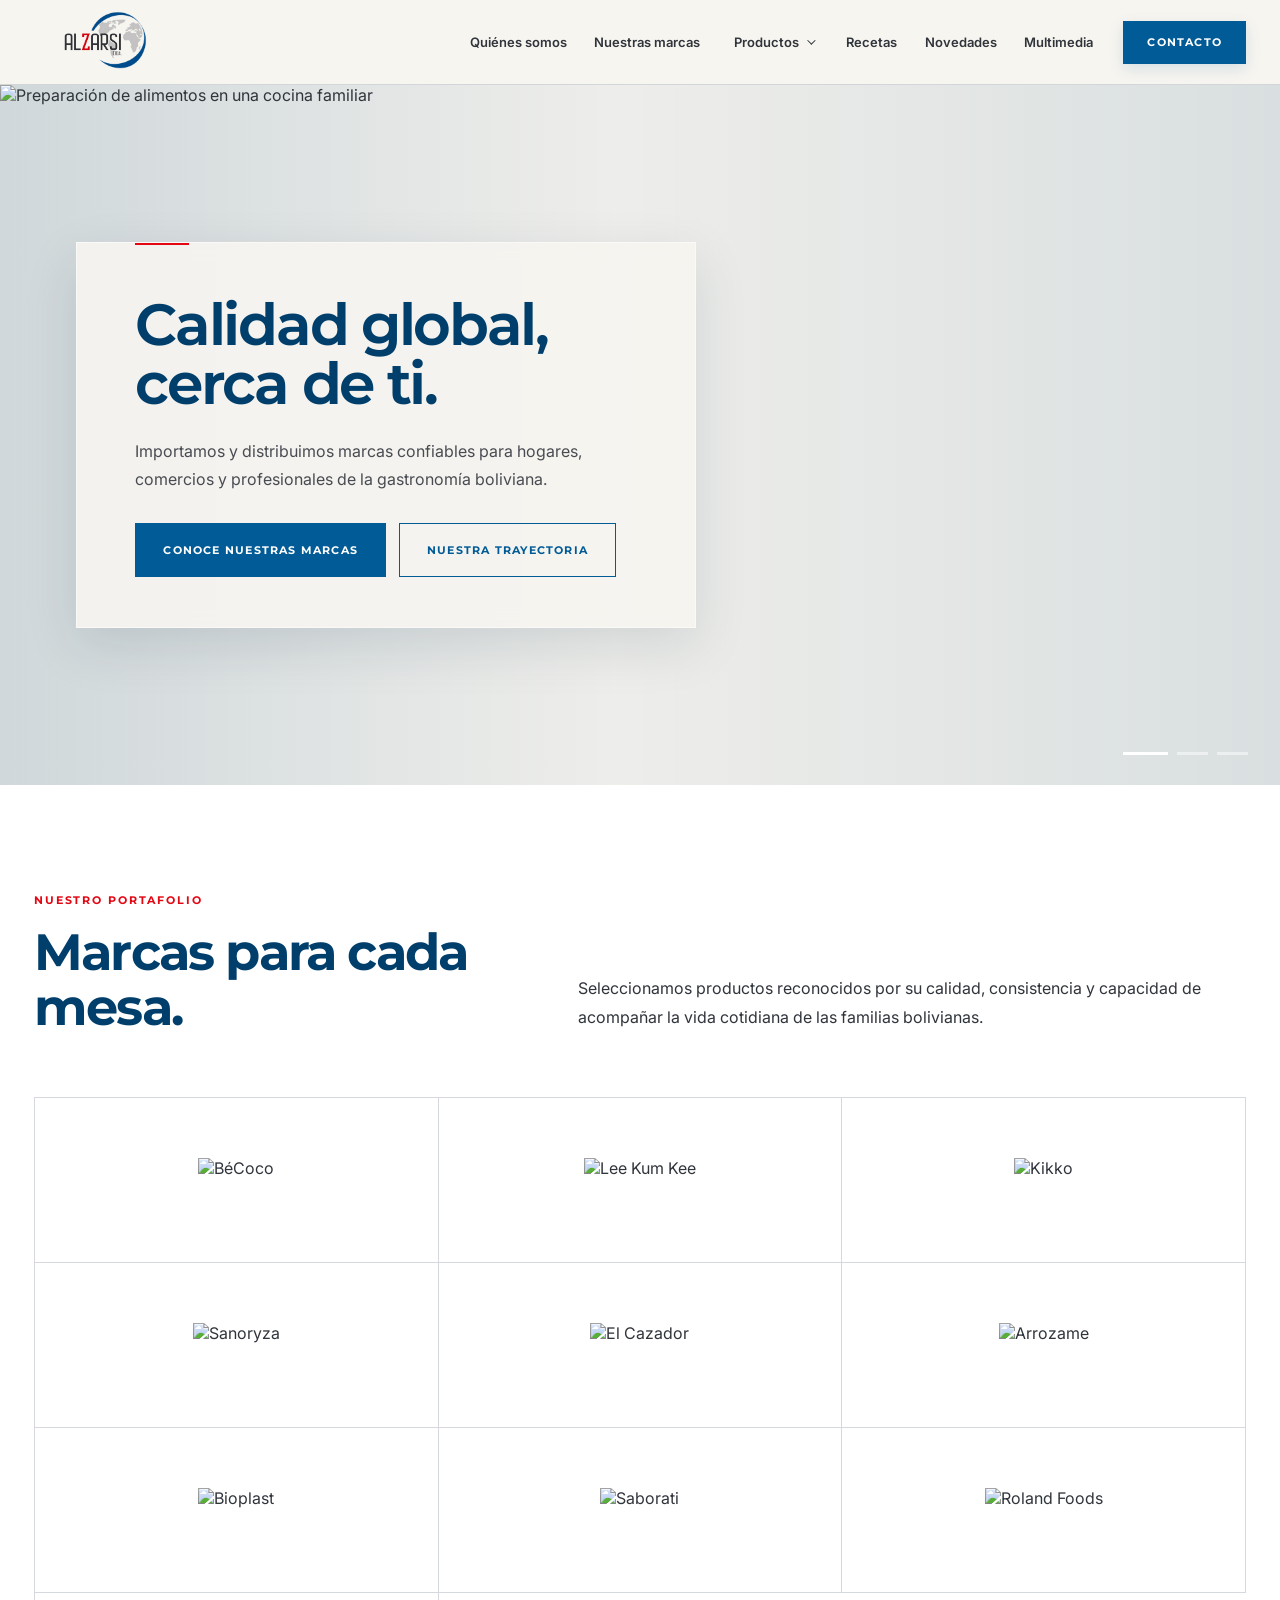
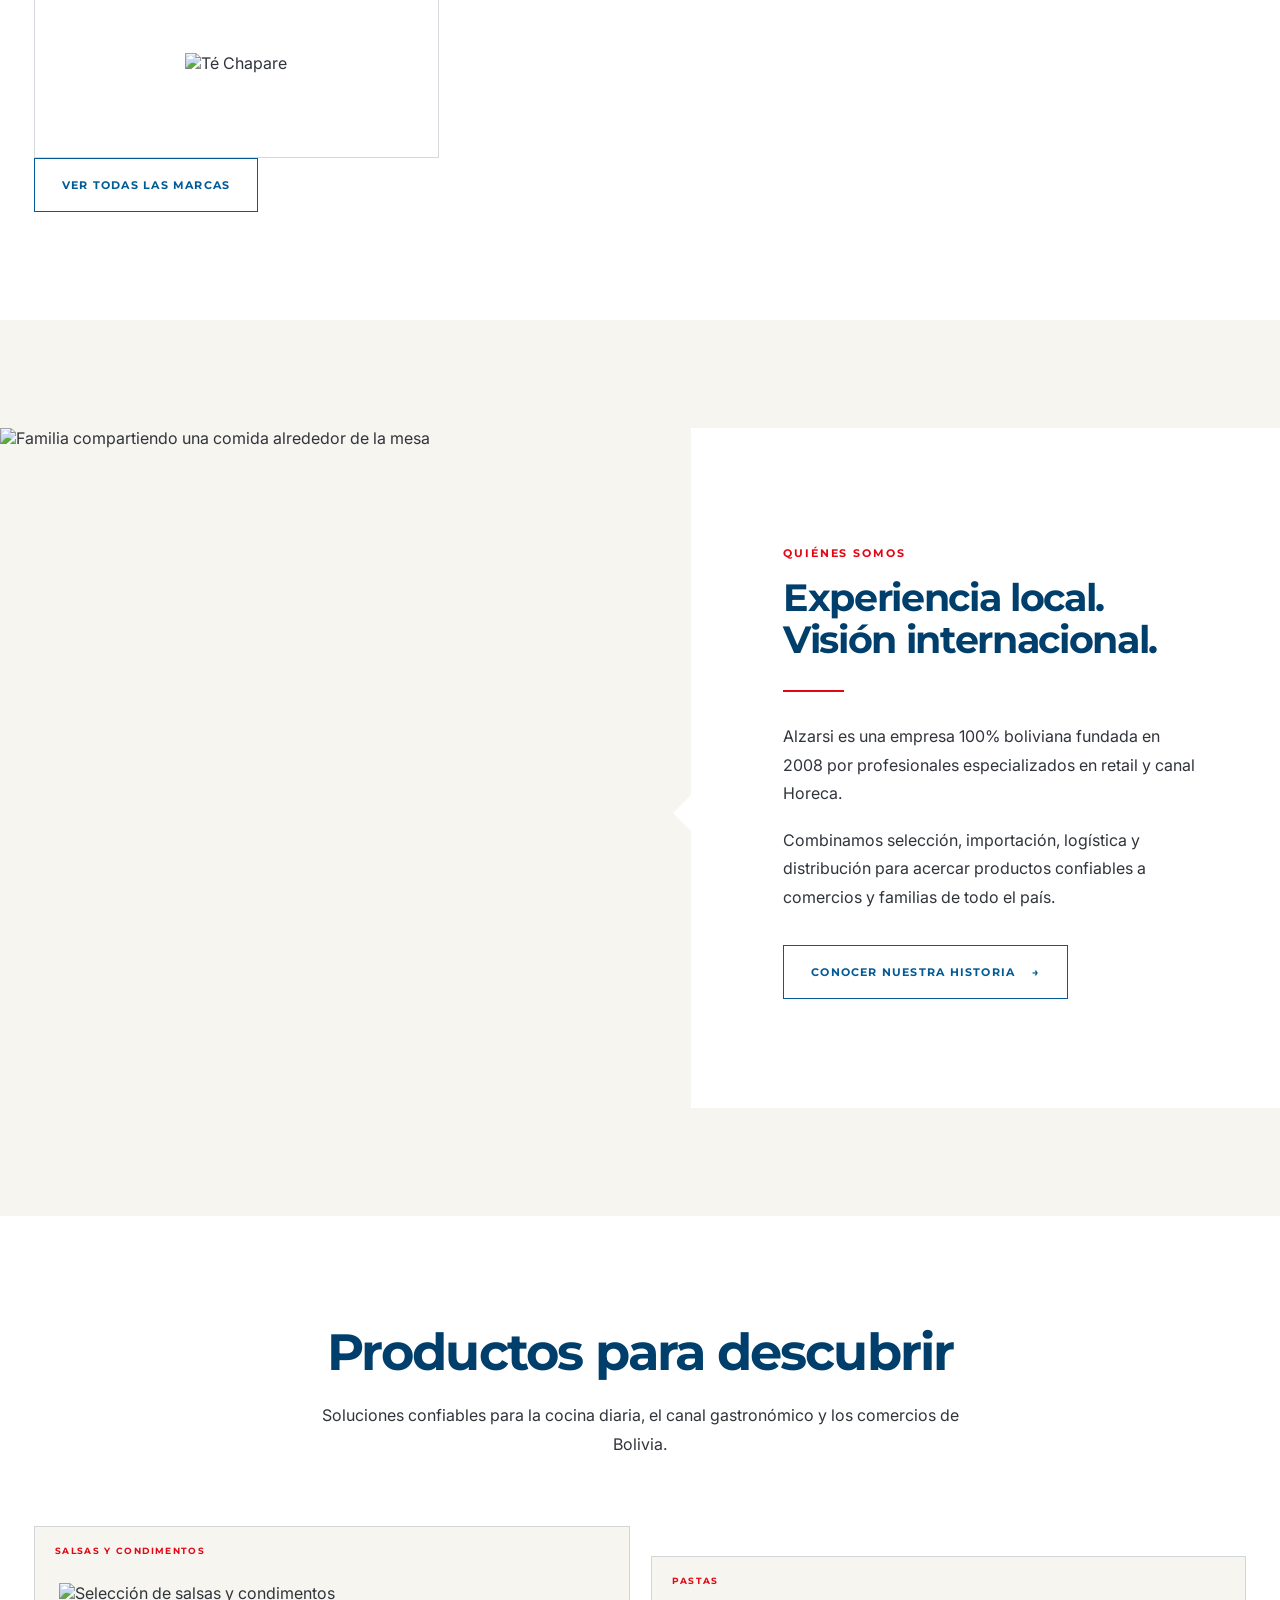
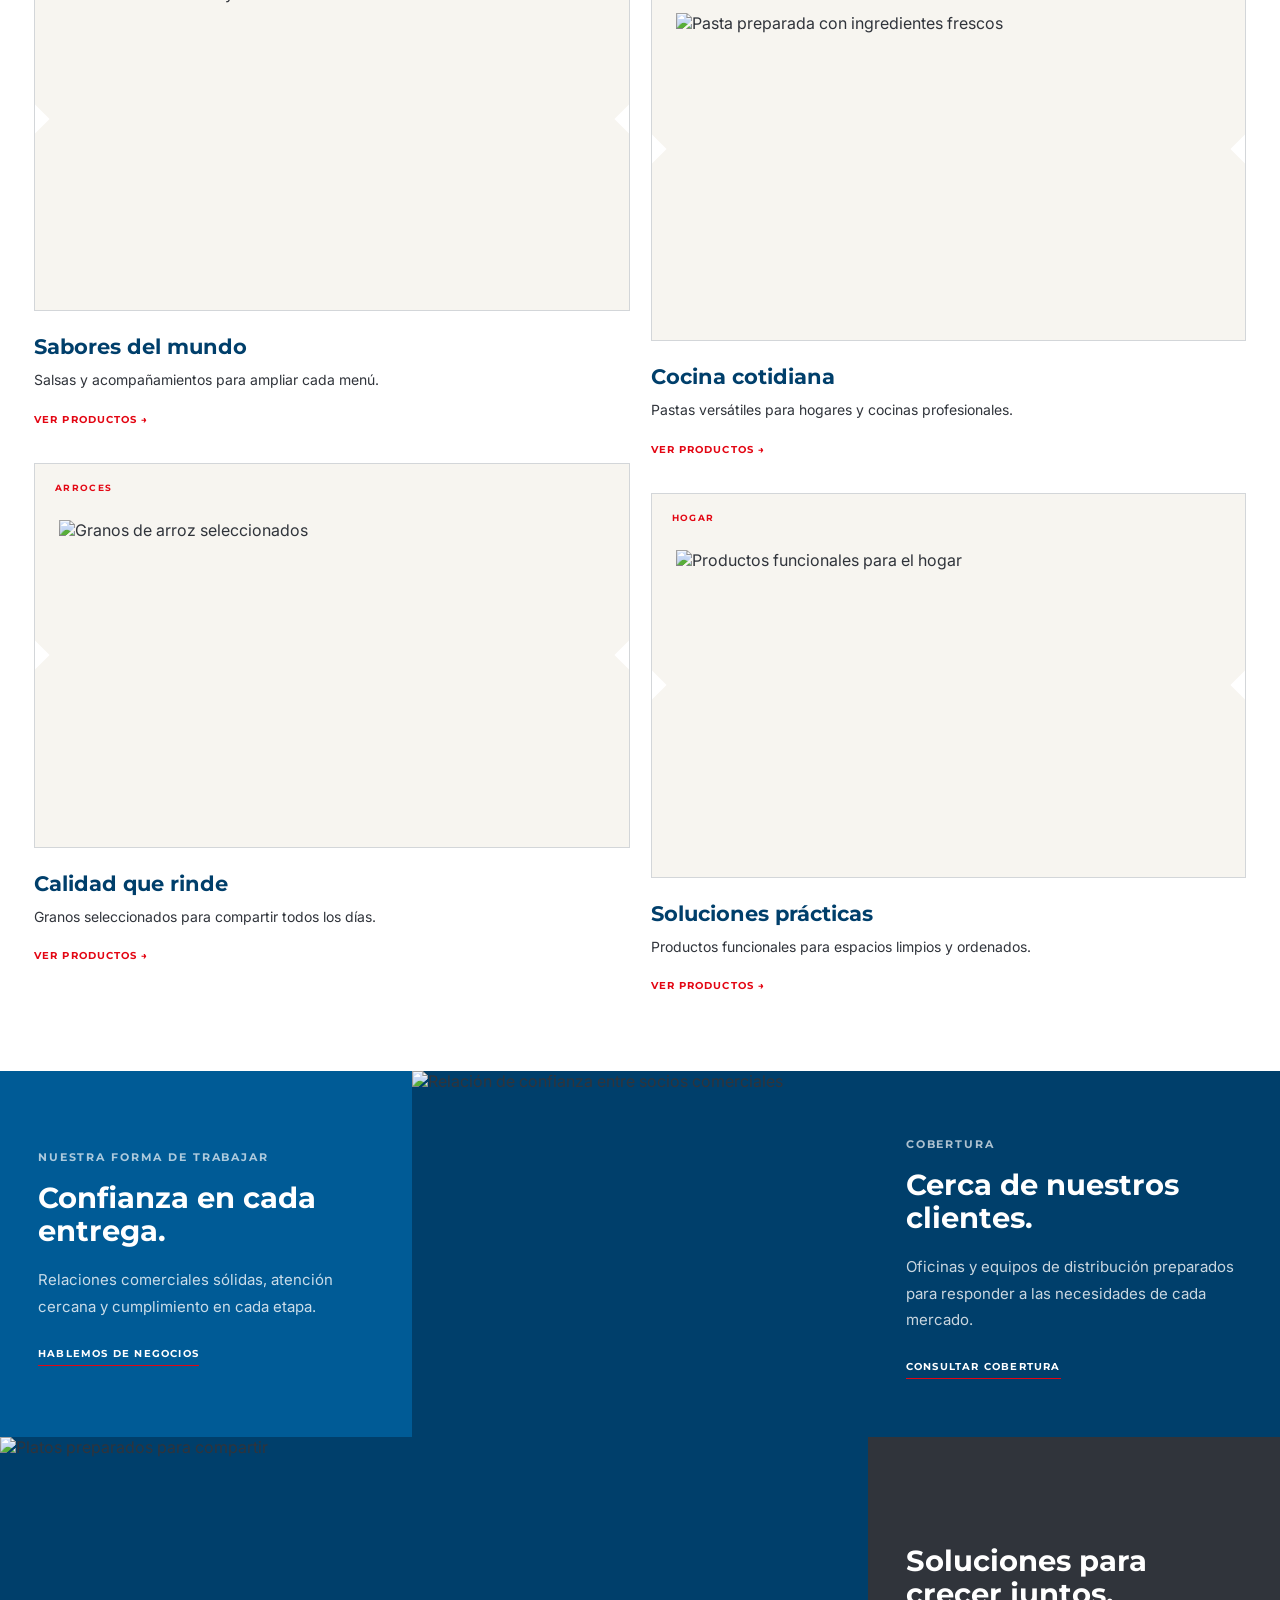
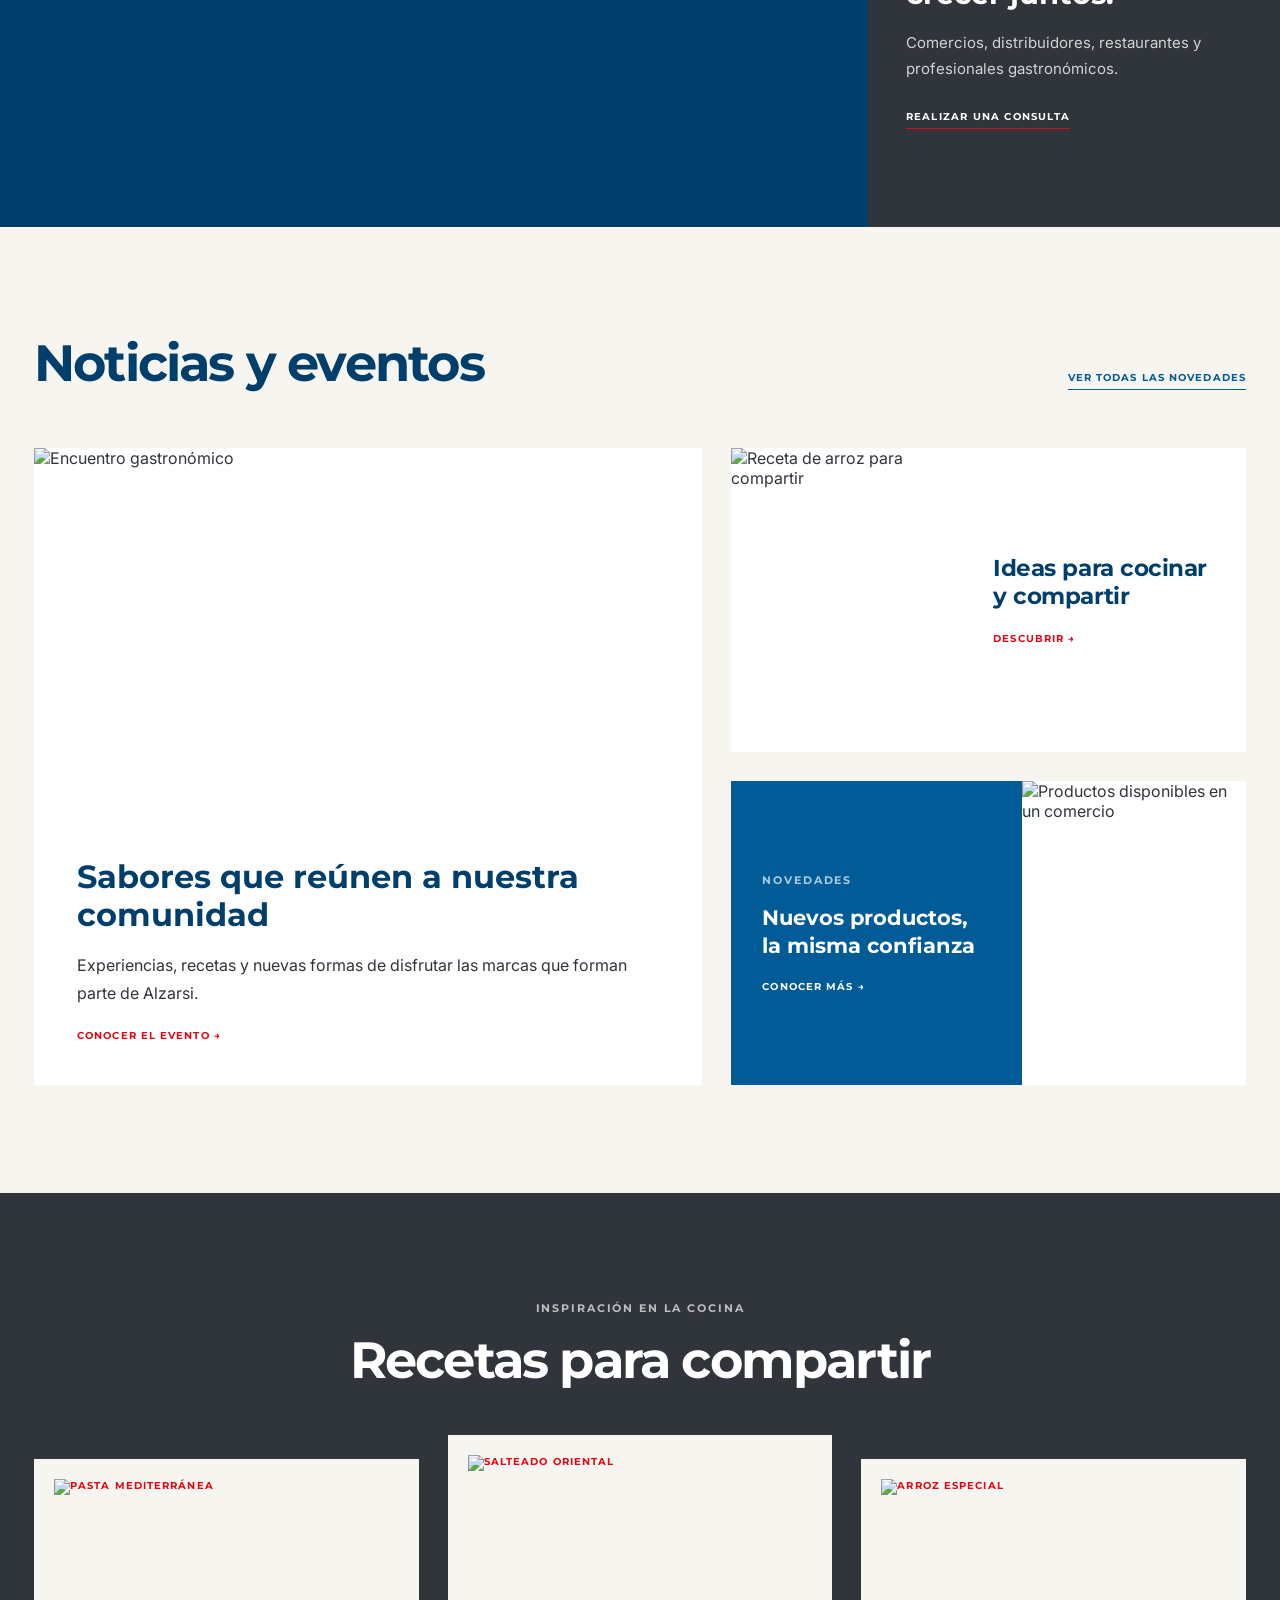
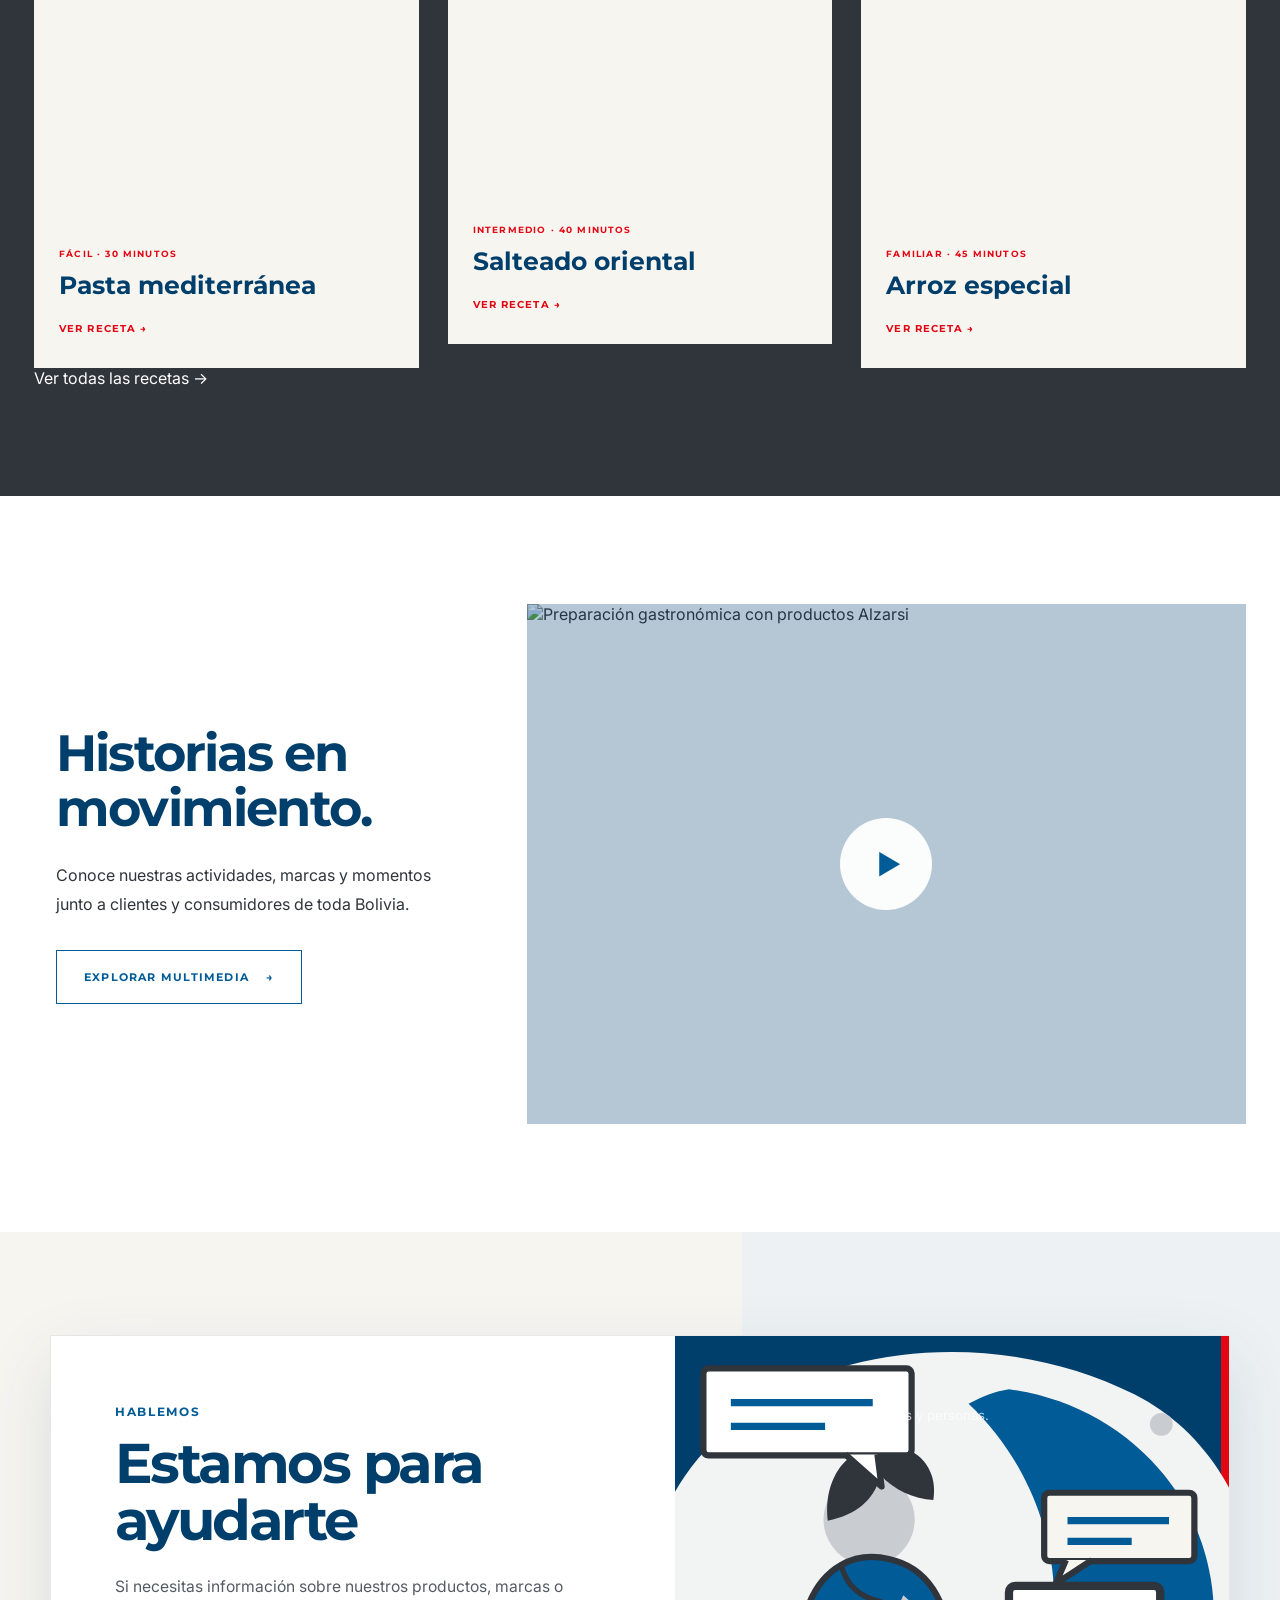
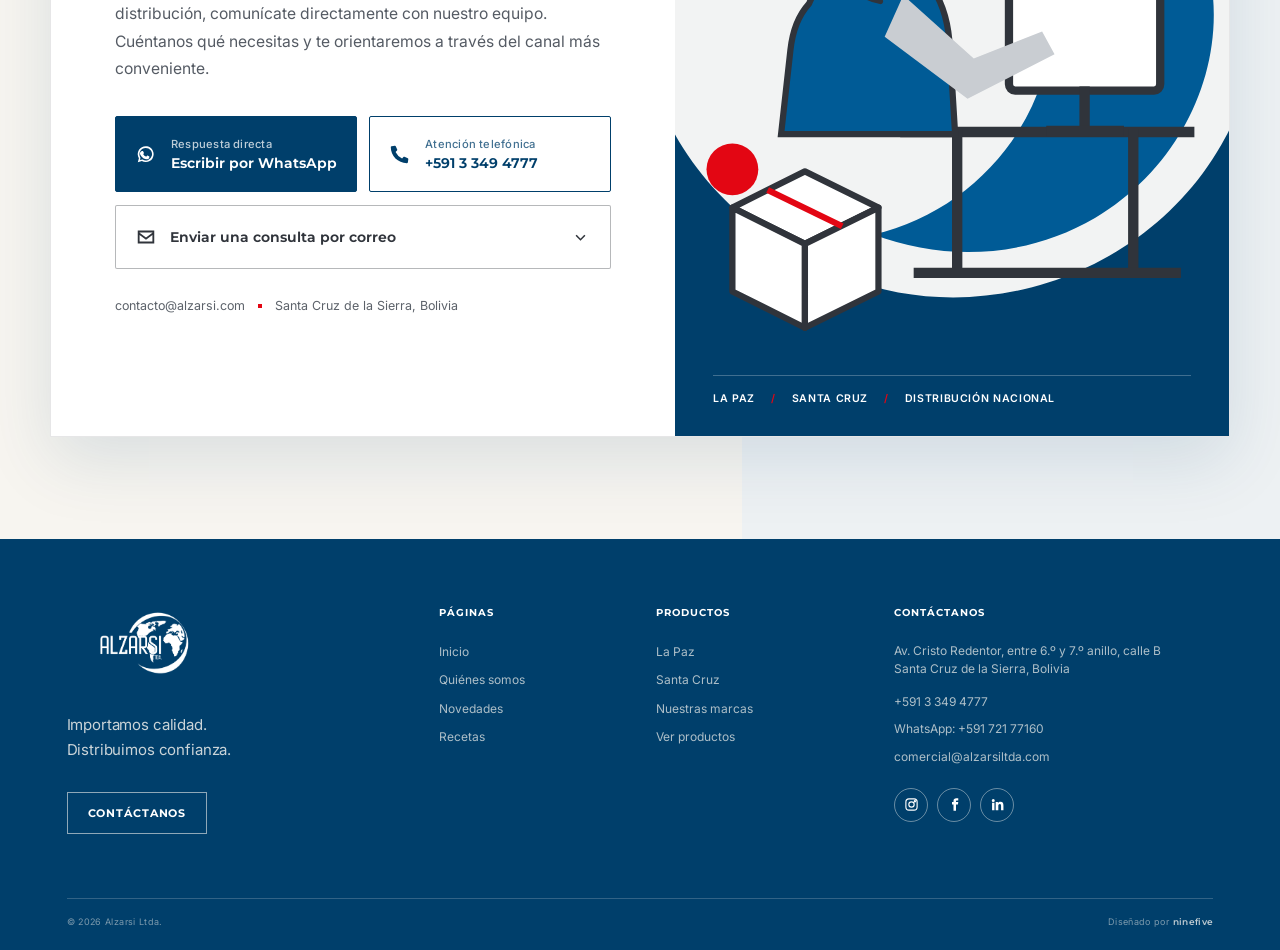
==== commit a7afc93f: "Add files via upload" ====
--- a/index.html
+++ b/index.html
@@ -84,20 +84,20 @@
             <p class="eyebrow">Nuestro Portafolio</p>
             <h2>Productos por región</h2>
             <p>Explora las marcas disponibles actualmente en cada mercado.</p>
-            <a href="#productos">Ver productos destacados <span>→</span></a>
+            <a href="productos.html">Ver productos destacados <span>→</span></a>
           </div>
 
           <section class="product-mega-column" aria-labelledby="megaLaPazTitle">
             <a
               class="product-mega-title"
               id="megaLaPazTitle"
-              href="https://alzarsiltda.com/la-paz/"
+              href="productos.html?city=la-paz"
               >La Paz <span>→</span></a
             >
-            <a href="https://alzarsiltda.com/lee-kum-kee/">Lee Kum Kee</a>
-            <a href="https://alzarsiltda.com/te-chapare/">Té Chapare</a>
-            <a href="https://alzarsiltda.com/el-cazador/">El Cazador</a>
-            <a href="https://alzarsiltda.com/bioplast/">BioPlast</a>
+            <a href="marca.html?id=lee-kum-kee">Lee Kum Kee</a>
+            <a href="marca.html?id=te-chapare">Té Chapare</a>
+            <a href="marca.html?id=el-cazador">El Cazador</a>
+            <a href="marca.html?id=bioplast">BioPlast</a>
           </section>
 
           <section
@@ -107,16 +107,16 @@
             <a
               class="product-mega-title"
               id="megaSantaCruzTitle"
-              href="https://alzarsiltda.com/santa-cruz/"
+              href="productos.html?city=santa-cruz"
               >Santa Cruz <span>→</span></a
             >
-            <a href="https://alzarsiltda.com/lee-kum-kee/">Lee Kum Kee</a>
-            <a href="https://alzarsiltda.com/el-cazador/">El Cazador</a>
-            <a href="https://alzarsiltda.com/te-chapare/">Té Chapare</a>
-            <a href="https://alzarsiltda.com/saborati/">Saborati</a>
-            <a href="https://alzarsiltda.com/arrozame/">Arrozame</a>
-            <a href="https://alzarsiltda.com/sanoriza/">Sanoriza</a>
-            <a href="https://alzarsiltda.com/roland-foods/">Roland Foods</a>
+            <a href="marca.html?id=lee-kum-kee">Lee Kum Kee</a>
+            <a href="marca.html?id=el-cazador">El Cazador</a>
+            <a href="marca.html?id=te-chapare">Té Chapare</a>
+            <a href="marca.html?id=saborati">Saborati</a>
+            <a href="marca.html?id=arrozame">Arrozame</a>
+            <a href="marca.html?id=sanoryza">Sanoriza</a>
+            <a href="marca.html?id=roland-foods">Roland Foods</a>
           </section>
 
           <section
@@ -160,30 +160,28 @@
                 <div class="mobile-product-region">
                   <a
                     class="mobile-product-title"
-                    href="https://alzarsiltda.com/la-paz/"
+                    href="productos.html?city=la-paz"
                     >La Paz</a
                   >
-                  <a href="https://alzarsiltda.com/lee-kum-kee/">Lee Kum Kee</a>
-                  <a href="https://alzarsiltda.com/te-chapare/">Té Chapare</a>
-                  <a href="https://alzarsiltda.com/el-cazador/">El Cazador</a>
-                  <a href="https://alzarsiltda.com/bioplast/">BioPlast</a>
+                  <a href="marca.html?id=lee-kum-kee">Lee Kum Kee</a>
+                  <a href="marca.html?id=te-chapare">Té Chapare</a>
+                  <a href="marca.html?id=el-cazador">El Cazador</a>
+                  <a href="marca.html?id=bioplast">BioPlast</a>
                 </div>
 
                 <div class="mobile-product-region">
                   <a
                     class="mobile-product-title"
-                    href="https://alzarsiltda.com/santa-cruz/"
+                    href="productos.html?city=santa-cruz"
                     >Santa Cruz</a
                   >
-                  <a href="https://alzarsiltda.com/lee-kum-kee/">Lee Kum Kee</a>
-                  <a href="https://alzarsiltda.com/el-cazador/">El Cazador</a>
-                  <a href="https://alzarsiltda.com/te-chapare/">Té Chapare</a>
-                  <a href="https://alzarsiltda.com/saborati/">Saborati</a>
-                  <a href="https://alzarsiltda.com/arrozame/">Arrozame</a>
-                  <a href="https://alzarsiltda.com/sanoriza/">Sanoriza</a>
-                  <a href="https://alzarsiltda.com/roland-foods/"
-                    >Roland Foods</a
-                  >
+                  <a href="marca.html?id=lee-kum-kee">Lee Kum Kee</a>
+                  <a href="marca.html?id=el-cazador">El Cazador</a>
+                  <a href="marca.html?id=te-chapare">Té Chapare</a>
+                  <a href="marca.html?id=saborati">Saborati</a>
+                  <a href="marca.html?id=arrozame">Arrozame</a>
+                  <a href="marca.html?id=sanoryza">Sanoriza</a>
+                  <a href="marca.html?id=roland-foods">Roland Foods</a>
                 </div>
 
                 <div class="mobile-product-region">
@@ -295,10 +293,17 @@
           </div>
 
           <div class="brand-grid">
-            <a
-              class="offset-small brand-cell"
-              href="https://alzarsiltda.com/lee-kum-kee/"
-            >
+            <a class="brand-cell" href="marca.html?id=becoco">
+              <img
+                class="brand-logo-image logo-becoco"
+                src="assets/brands/becoco/becoco-logo-official.png"
+                alt="BéCoco"
+                loading="lazy"
+              />
+              <span class="brand-action">Conocer marca</span>
+            </a>
+
+            <a class="offset-small brand-cell" href="marca.html?id=lee-kum-kee">
               <img
                 class="brand-logo-image logo-lee-kum-kee"
                 src="https://i.postimg.cc/sfKcmPcM/lee-kum-keeb.png"
@@ -308,7 +313,7 @@
               <span class="brand-action">Conocer marca</span>
             </a>
 
-            <a class="brand-cell" href="https://alzarsiltda.com/kikko/">
+            <a class="brand-cell" href="marca.html?id=kikko">
               <img
                 class="brand-logo-image logo-kikko"
                 src="https://i.postimg.cc/NFNk0YMJ/kikko.png"
@@ -318,10 +323,7 @@
               <span class="brand-action">Conocer marca</span>
             </a>
 
-            <a
-              class="offset-medium brand-cell"
-              href="https://alzarsiltda.com/sanoriza/"
-            >
+            <a class="offset-medium brand-cell" href="marca.html?id=sanoryza">
               <img
                 class="brand-logo-image logo-sanoryza"
                 src="https://i.postimg.cc/v8Xzh7zW/sanoryza.png"
@@ -333,21 +335,18 @@
 
             <a
               class="brand-cell brand-cell-dark"
-              href="https://alzarsiltda.com/el-cazador/"
+              href="marca.html?id=el-cazador"
             >
               <img
                 class="brand-logo-image logo-el-cazador"
-                src="https://i.postimg.cc/BbhBvsb4/el-cazador.png"
+                src="assets/brands/el-cazador/el-cazador-logo-trimmed.png"
                 alt="El Cazador"
                 loading="lazy"
               />
               <span class="brand-action">Conocer marca</span>
             </a>
 
-            <a
-              class="offset-small brand-cell"
-              href="https://alzarsiltda.com/arrozame/"
-            >
+            <a class="offset-small brand-cell" href="marca.html?id=arrozame">
               <img
                 class="brand-logo-image logo-arrozame"
                 src="https://i.postimg.cc/pr0JdxTw/arrozame.png"
@@ -357,17 +356,17 @@
               <span class="brand-action">Conocer marca</span>
             </a>
 
-            <a class="brand-cell" href="https://alzarsiltda.com/bioplast/">
+            <a class="brand-cell" href="marca.html?id=bioplast">
               <img
                 class="brand-logo-image logo-bioplast"
-                src="https://i.postimg.cc/rs8CNs3K/bioplast-verde.png"
+                src="assets/brands/bioplast.png"
                 alt="Bioplast"
                 loading="lazy"
               />
               <span class="brand-action">Conocer marca</span>
             </a>
 
-            <a class="brand-cell" href="https://alzarsiltda.com/saborati/">
+            <a class="brand-cell" href="marca.html?id=saborati">
               <img
                 class="brand-logo-image logo-saborati"
                 src="https://i.postimg.cc/6q0cknnz/saborati-2.png"
@@ -379,7 +378,7 @@
 
             <a
               class="offset-medium brand-cell"
-              href="https://alzarsiltda.com/roland-foods/"
+              href="marca.html?id=roland-foods"
             >
               <img
                 class="brand-logo-image logo-roland"
@@ -390,13 +389,10 @@
               <span class="brand-action">Conocer marca</span>
             </a>
 
-            <a
-              class="offset-small brand-cell"
-              href="https://alzarsiltda.com/te-chapare/"
-            >
+            <a class="offset-small brand-cell" href="marca.html?id=te-chapare">
               <img
                 class="brand-logo-image logo-te-chapare"
-                src="https://i.postimg.cc/1RMHB0Hc/te-chapare.png"
+                src="assets/brands/te-chapare.png"
                 alt="Té Chapare"
                 loading="lazy"
               />
@@ -404,10 +400,7 @@
             </a>
           </div>
           <div class="brands-footer">
-            <a
-              class="button-outline brands-all-button"
-              href="https://alzarsiltda.com/productos/"
-            >
+            <a class="button-outline brands-all-button" href="productos.html">
               Ver todas las marcas
             </a>
           </div>
@@ -625,7 +618,7 @@
                 <div class="compact-copy blue-compact">
                   <p class="eyebrow eyebrow-light">Novedades</p>
                   <h3>Nuevos productos, la misma confianza</h3>
-                  <a href="#productos">Conocer más <span>→</span></a>
+                  <a href="productos.html">Conocer más <span>→</span></a>
                 </div>
                 <div class="compact-image image-reveal">
                   <img
@@ -1112,10 +1105,10 @@
 
         <nav class="alz-compact-footer__column" aria-label="Productos">
           <h3>Productos</h3>
-          <a href="index.html#productos">La Paz</a>
-          <a href="index.html#productos">Santa Cruz</a>
+          <a href="productos.html">La Paz</a>
+          <a href="productos.html">Santa Cruz</a>
           <a href="index.html#marcas">Nuestras marcas</a>
-          <a href="index.html#productos">Ver productos</a>
+          <a href="productos.html">Ver productos</a>
         </nav>
 
         <section
